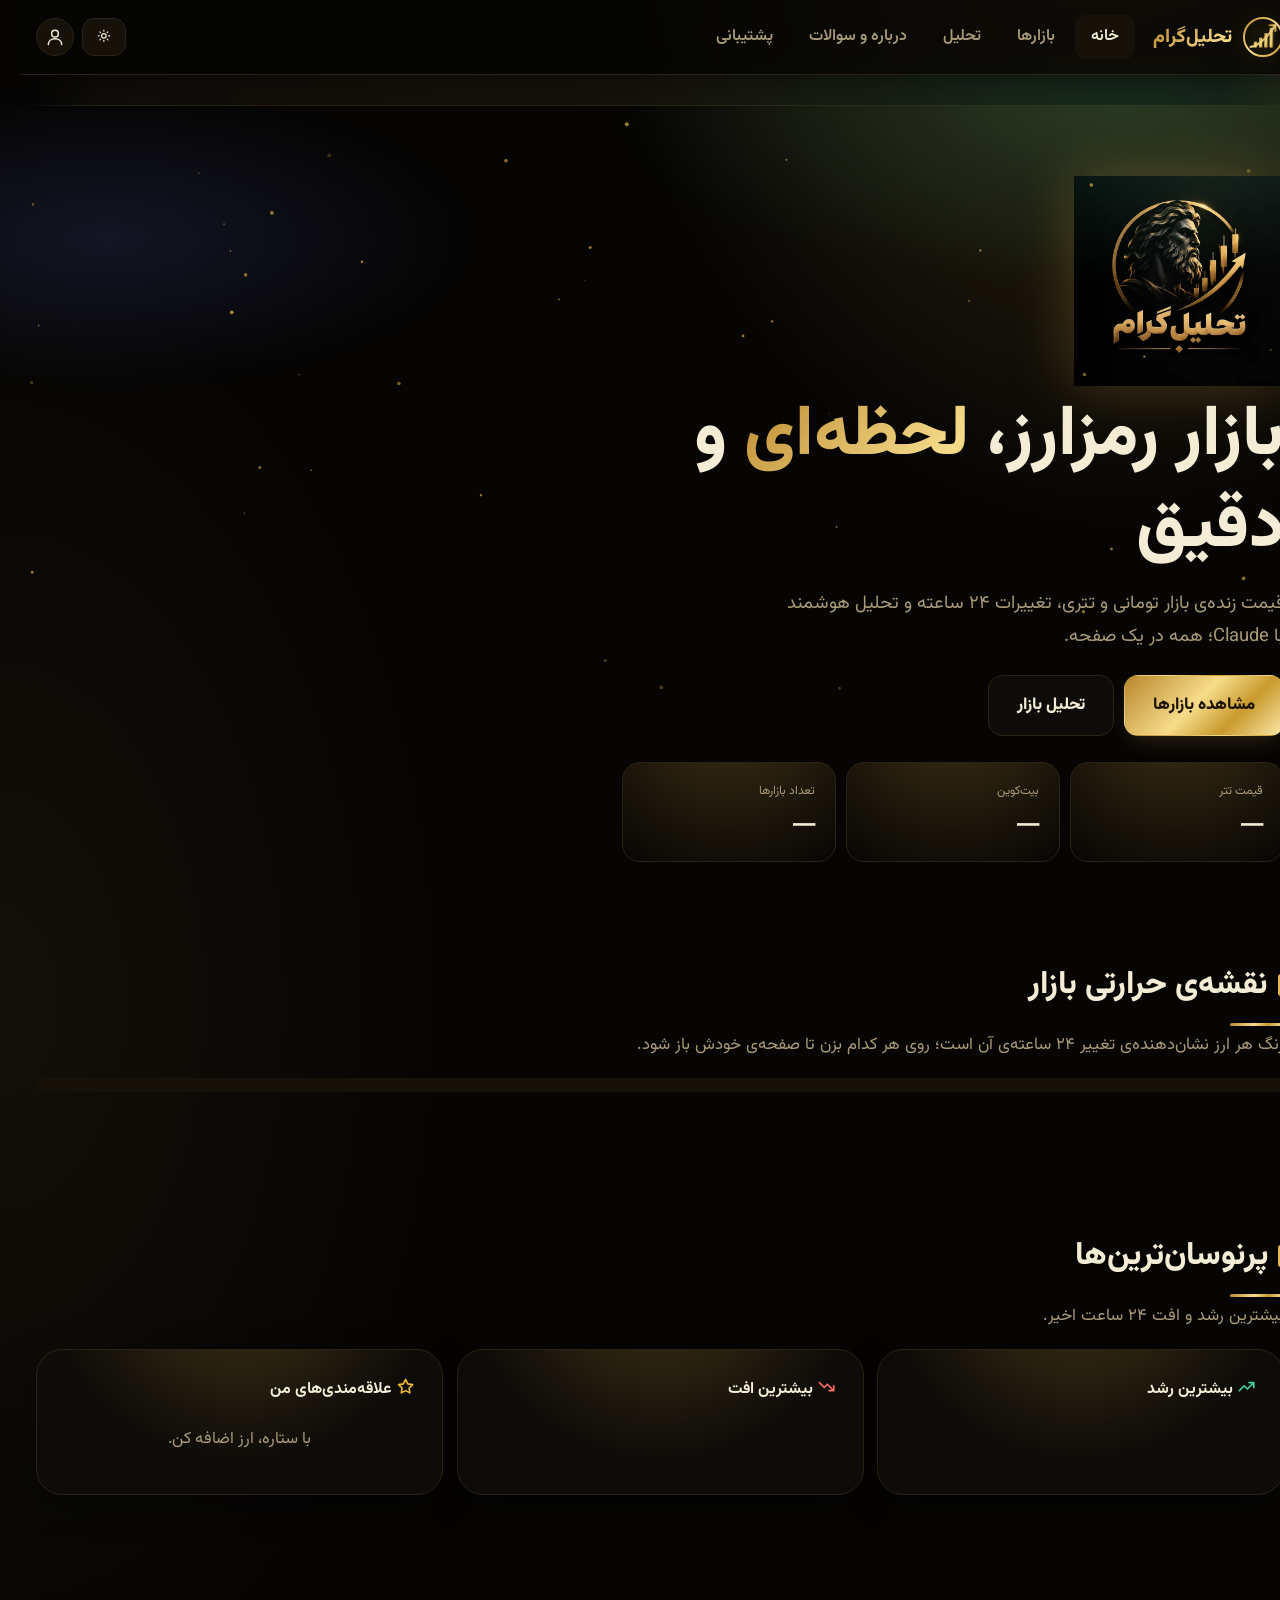
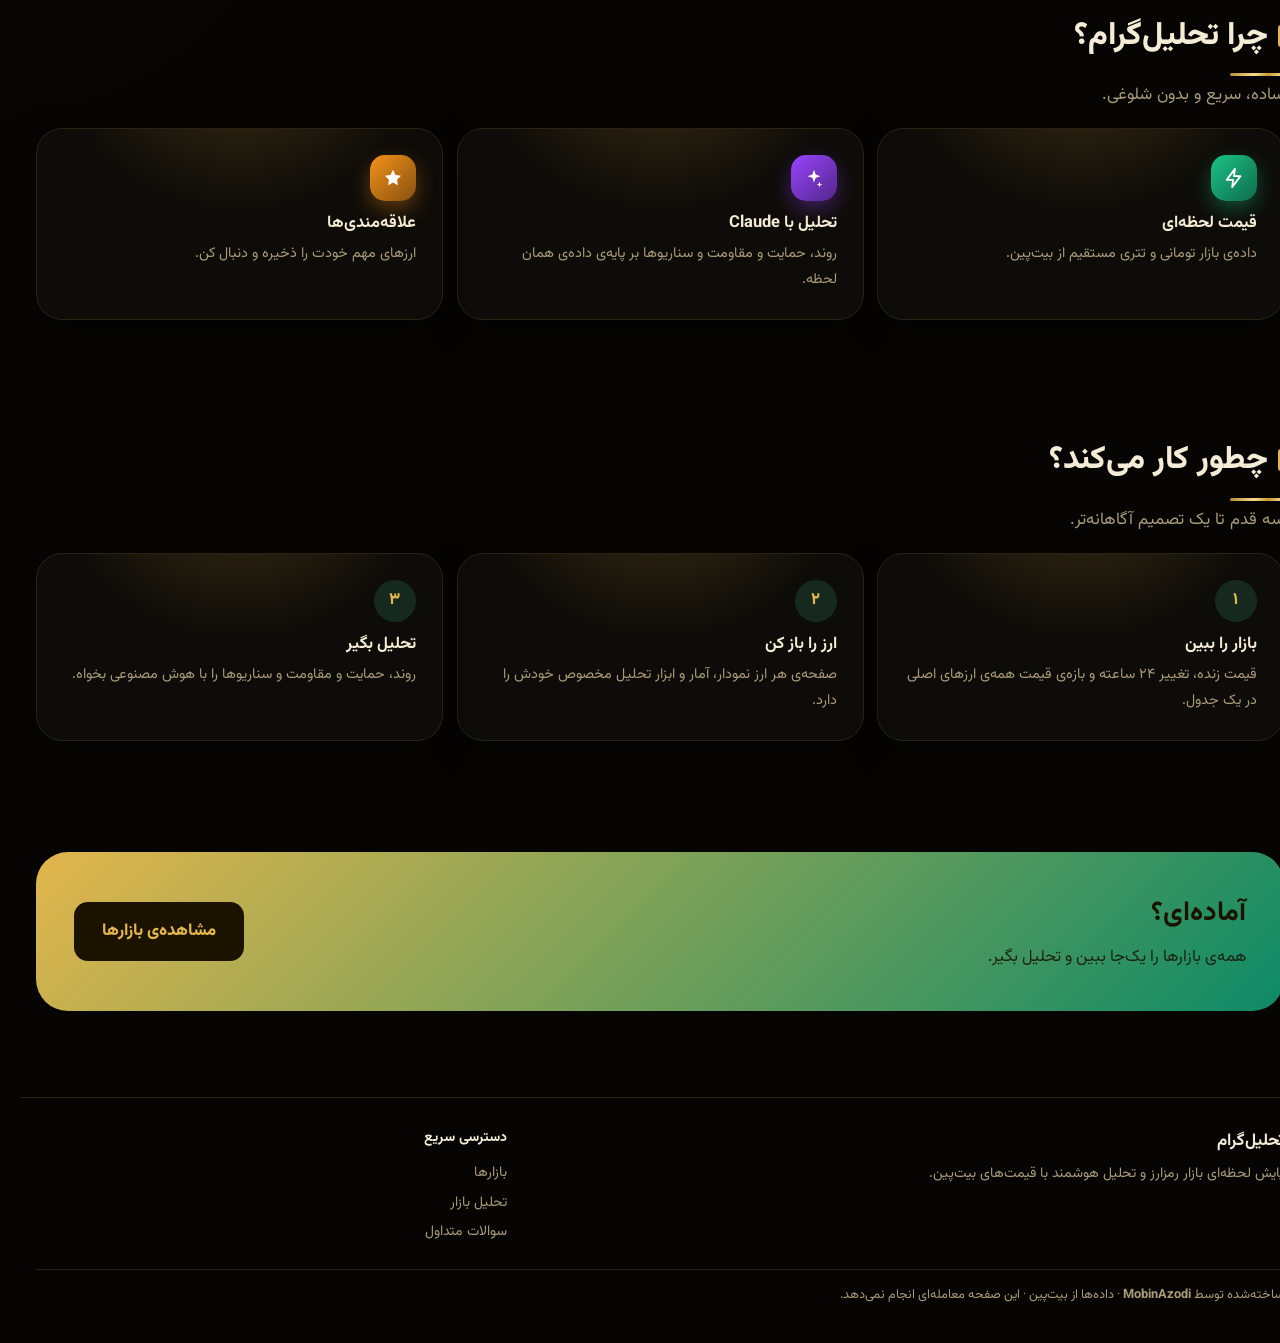
==== index.html @ 2ae4ae82 "Add files via upload" ====
<!DOCTYPE html>
<html lang="fa" dir="rtl">
<head>
<meta charset="utf-8">
<meta name="google-site-verification" content="weZfrsHvBG6gzAKPd5RAZ8smldeNdA2Lk136NvoYPA4" />
<meta name="viewport" content="width=device-width, initial-scale=1, viewport-fit=cover">
<title>تحلیل‌گرام | قیمت لحظه‌ای بازار رمزارز</title>
<script>
/* --- اتصال به پنل مدیریت --- */
(function(){
var of=window.fetch.bind(window);
var CFG=of('/api/config',{cache:'no-store'}).then(function(r){return r.ok?r.json():{}}).catch(function(){return{}});
window.fetch=function(u,o){
  var s=String(u);
  if(s.indexOf('/api/v1/mkt/tickers/')>-1){
    return Promise.all([of(u,o),CFG]).then(function(x){
      var r=x[0],h=(x[1].hidden||[]).map(function(v){return String(v).toUpperCase()});
      if(!h.length||!r.ok)return r;
      return r.clone().json().then(function(a){
        if(!Array.isArray(a))return r;
        a=a.filter(function(t){return h.indexOf(String(t.symbol).split('_')[0].toUpperCase())<0});
        return new Response(JSON.stringify(a),{status:200,headers:{'content-type':'application/json'}});
      }).catch(function(){return r});
    });
  }
  return of(u,o);
};
document.addEventListener('DOMContentLoaded',function(){CFG.then(function(c){
  if(c.banner&&c.banner.on&&c.banner.text){
    var d=document.createElement('div');d.setAttribute('role','status');
    d.style.cssText='position:relative;z-index:40;text-align:center;padding:8px 14px;font-weight:700;color:#fff;background:'+(/^#[0-9a-f]{3,8}$/i.test(c.banner.color)?c.banner.color:'#0fae78');
    d.textContent=c.banner.text;document.body.insertBefore(d,document.body.firstChild);
  }
  if(c.hero){var h=document.querySelector('#top h1'),p=document.querySelector('#top h1 + p');
    if(h&&c.hero.title)h.textContent=c.hero.title;if(p&&c.hero.sub)p.textContent=c.hero.sub;}
  if(c.faq&&c.faq.length){var f=document.getElementById('faq');
    if(f){f.querySelectorAll('details').forEach(function(x){x.remove()});
      c.faq.forEach(function(i){var d=document.createElement('details'),s=document.createElement('summary'),p=document.createElement('p');
        s.textContent=i.q;p.textContent=i.a;d.appendChild(s);d.appendChild(p);f.appendChild(d)})}}
})});
})();
</script>
<script>try{document.documentElement.dataset.theme=localStorage.getItem('th')||'dark'}catch(e){document.documentElement.dataset.theme='dark'}</script>
<link rel="icon" href="data:image/svg+xml,%3Csvg xmlns='http://www.w3.org/2000/svg' viewBox='0 0 64 64'%3E%3Crect width='64' height='64' rx='16' fill='%231bc48a'/%3E%3Cpath d='M16 42l10-12 8 8 14-18' fill='none' stroke='%2304140d' stroke-width='6' stroke-linecap='round' stroke-linejoin='round'/%3E%3C/svg%3E">
<link rel="stylesheet" media="print" onload="this.media='all'" href="https://fonts.googleapis.com/css2?family=Inter:wght@500;700;800&family=Vazirmatn:wght@400;600;800&display=swap"><noscript><link rel="stylesheet" href="https://fonts.googleapis.com/css2?family=Inter:wght@500;700;800&family=Vazirmatn:wght@400;600;800&display=swap"></noscript>
<style>
:root{box-sizing:border-box;padding-top:env(safe-area-inset-top,0px);padding-bottom:env(safe-area-inset-bottom,0px);--bg:#f4f7f9;--sf:#fff;--s2:#edf1f4;--ed:#e0e6eb;--ink:#101b25;--mu:#64748a;--ac:#0fae78;--ai:#fff;--up:#0fae78;--ub:rgba(15,174,120,.14);--dn:#e5485a;--db:rgba(229,72,90,.14);color-scheme:light}
:root[data-theme=dark]{--bg:#080b0e;--sf:#11171c;--s2:#1a2229;--ed:#232d36;--ink:#eaf0f3;--mu:#8a96a2;--ac:#1bc48a;--ai:#04140d;--up:#1bc48a;--ub:rgba(27,196,138,.16);--dn:#ff5c6a;--db:rgba(255,92,106,.16);color-scheme:dark}
html{scroll-behavior:smooth;scroll-padding-top:calc(76px + env(safe-area-inset-top,0px))}
*,*::before,*::after{box-sizing:border-box}
body{margin:0;background:var(--bg);color:var(--ink);font:15px/1.8 "Vazirmatn",Tahoma,sans-serif;overflow-x:hidden}
body::before{content:"";position:fixed;inset:0 0 auto;height:env(safe-area-inset-top,0px);z-index:31;background:var(--bg)}
.w{max-width:1180px;margin:0 auto;padding:0 16px}
a{color:inherit;text-decoration:none}
button{font:inherit;color:var(--ink);cursor:pointer;border:1px solid var(--ed);background:var(--s2);border-radius:12px;padding:7px 14px;transition:transform .15s,background .2s,border-color .2s}
button:active{transform:scale(.95)}button:disabled{opacity:.5}
:focus-visible{outline:2px solid var(--ac);outline-offset:2px}
.btn{display:inline-block;border-radius:14px;padding:11px 22px;font-weight:800;border:1px solid var(--ed);background:var(--sf)}
.btn.pri,button.pri{background:var(--ac);border-color:var(--ac);color:var(--ai);font-weight:800}
input,textarea,select{font:inherit;color:var(--ink);background:var(--s2);border:1px solid var(--ed);border-radius:12px;padding:10px 12px;width:100%}
input:focus,textarea:focus,select:focus{border-color:var(--ac)}
.hd{position:sticky;top:env(safe-area-inset-top,0px);z-index:30;background:color-mix(in srgb,var(--bg) 80%,transparent);backdrop-filter:blur(14px);border-bottom:1px solid var(--ed)}
.hdi{display:flex;align-items:center;gap:18px;height:64px}
.lg{display:flex;align-items:center;gap:10px;font-weight:800;font-size:1.15rem}.lg b{width:36px;height:36px;border-radius:12px;background:var(--ac);color:var(--ai);display:grid;place-items:center}
.nv{display:flex;gap:4px;margin-inline-end:auto}.nv a{padding:6px 12px;border-radius:10px;color:var(--mu);font-weight:600}.nv a:hover{color:var(--ink);background:var(--s2)}
.stt{display:flex;align-items:center;gap:8px;font-size:.78rem;color:var(--mu)}
.dot{position:relative;width:8px;height:8px;border-radius:50%;background:var(--mu);display:inline-block}.dot.live{background:var(--up)}.dot.live::after{content:"";position:absolute;inset:0;border-radius:50%;background:var(--up);animation:rip 1.8s infinite}.dot.bad{background:var(--dn)}
.tape{overflow:hidden;border-bottom:1px solid var(--ed);background:var(--sf);white-space:nowrap}
.tt{display:inline-flex;gap:34px;padding:8px 0;animation:mq 60s linear infinite}.tape:hover .tt{animation-play-state:paused}
.ti{display:inline-flex;gap:8px;align-items:center;font-size:.85rem}.ti b{font-family:Inter,sans-serif;font-weight:700;direction:ltr}
.hero{display:grid;grid-template-columns:1.1fr .9fr;gap:30px;align-items:center;padding:54px 16px 30px}
.hero h1{font-size:clamp(2rem,5vw,3.3rem);line-height:1.3;margin:0 0 12px;font-weight:800}.hero h1 em{font-style:normal;color:var(--ac)}
.hero p{color:var(--mu);margin:0 0 22px;max-width:46ch;font-size:1.02rem}.cta{display:flex;gap:10px;flex-wrap:wrap}
.stats{display:grid;grid-template-columns:repeat(3,1fr);gap:10px;margin-top:26px}
.sc{background:var(--sf);border:1px solid var(--ed);border-radius:16px;padding:12px 14px}.sc span{display:block;color:var(--mu);font-size:.76rem}.sc b{font-family:Inter,sans-serif;font-size:1.05rem}
.hc{display:grid;gap:12px}
.hk{display:flex;align-items:center;gap:12px;background:var(--sf);border:1px solid var(--ed);border-radius:20px;padding:14px 16px;cursor:pointer;animation:fl 5s ease-in-out infinite;text-align:start;width:100%}
.hk:nth-child(2){animation-delay:-1.6s;margin-inline-start:22px}.hk:nth-child(3){animation-delay:-3.2s}.hk:hover{border-color:var(--ac)}
.hk .nm{flex:1}.hk .px{font-size:1.15rem}
.sec{padding:34px 16px}.sec h2{font-size:1.5rem;margin:0 0 4px;font-weight:800}.sec>p{color:var(--mu);margin:0 0 18px}
.card{background:var(--sf);border:1px solid var(--ed);border-radius:22px;padding:16px}
.bar{display:flex;gap:10px;flex-wrap:wrap;align-items:center;margin-bottom:12px}
.seg{display:inline-grid;grid-auto-flow:column;background:var(--s2);border-radius:13px;padding:4px}.seg button{border:0;background:none;color:var(--mu);font-weight:600;border-radius:10px}.seg button[aria-pressed=true]{background:var(--ac);color:var(--ai)}
.tabs{display:flex;gap:6px;overflow-x:auto;scrollbar-width:none}.tabs button{border-radius:99px;background:none;border-color:transparent;color:var(--mu);white-space:nowrap}.tabs button[aria-pressed=true]{color:var(--ac);border-color:var(--ac);background:var(--ub);font-weight:600}
.srch{flex:1;min-width:180px}
.th,.rw{display:grid;grid-template-columns:30px 1.8fr 1.4fr 110px 1.2fr 80px;align-items:center;gap:10px}
.th{color:var(--mu);font-size:.8rem;padding:6px 4px;border-bottom:1px solid var(--ed)}
.rw{padding:12px 4px;border-bottom:1px solid var(--ed);cursor:pointer;border-radius:12px;animation:up .45s both;animation-delay:var(--d,0ms);transition:background .15s,transform .12s}.rw:hover{background:var(--s2)}.rw:active{transform:scale(.99)}.rw:last-child{border:0}
.cn{display:flex;align-items:center;gap:10px;min-width:0}.nm{line-height:1.35;min-width:0}.nm b{display:block;font-weight:600}.nm small{color:var(--mu);font-family:Inter,sans-serif;font-size:.72rem}
.ic{position:relative;overflow:hidden;width:38px;height:38px;border-radius:50%;display:grid;place-items:center;color:#fff;font-size:1.15rem;font-weight:800;flex:none}.ic.t{font-size:.62rem}.ic::after{content:"";position:absolute;inset:0;background:linear-gradient(145deg,rgba(255,255,255,.3),transparent 55%)}
.px{direction:ltr;text-align:right;font-family:Inter,"Vazirmatn",sans-serif;font-weight:700;font-variant-numeric:tabular-nums}
.pill{justify-self:start;border-radius:9px;padding:1px 9px;font-family:Inter,sans-serif;font-size:.78rem;font-weight:700;direction:ltr;background:var(--s2);color:var(--mu)}.pill.u{background:var(--ub);color:var(--up)}.pill.d{background:var(--db);color:var(--dn)}.pill.pp{animation:pop .4s}
.rg{position:relative;height:5px;border-radius:3px;background:linear-gradient(90deg,var(--dn),var(--ed) 50%,var(--up));direction:ltr}.rg i{position:absolute;top:-4px;width:4px;height:13px;border-radius:2px;background:var(--ink);transform:translateX(-50%);transition:left .6s}
.st{border:0;background:none;color:var(--mu);font-size:1.1rem;padding:0}.st.on{color:#f2b932}
.fu,.fd{border-radius:6px;animation:fx .9s ease-out}.fu{--c:var(--ub)}.fd{--c:var(--db)}
.sk{display:inline-block;min-width:90px;height:14px;border-radius:7px;color:transparent;background:linear-gradient(90deg,var(--s2),var(--ed),var(--s2));background-size:200% 100%;animation:sh 1.2s linear infinite}
.sp{stroke-dasharray:1;animation:dr 1.1s ease-out}
.more{width:100%;margin-top:10px}.ph{color:var(--mu);text-align:center;padding:26px 0}
.g3{display:grid;grid-template-columns:repeat(3,1fr);gap:14px}
.mv .row{display:flex;align-items:center;gap:10px;padding:9px 0;border-bottom:1px solid var(--ed);cursor:pointer}.mv .row:last-child{border:0}.mv h3{margin:0 0 6px;font-size:1rem}
.cv{display:grid;grid-template-columns:1fr 1fr;gap:12px}.cv label{font-size:.8rem;color:var(--mu);display:block}.cv input{direction:ltr;text-align:left}
.ft{display:grid;grid-template-columns:repeat(4,1fr);gap:14px}.ft .card b{display:block;margin:8px 0 2px}.ft .card p{margin:0;color:var(--mu);font-size:.9rem}.ft .ic{font-size:1.3rem}
details{background:var(--sf);border:1px solid var(--ed);border-radius:16px;padding:12px 16px;margin-bottom:10px}summary{cursor:pointer;font-weight:700}details p{margin:8px 0 0;color:var(--mu)}
footer{border-top:1px solid var(--ed);margin-top:30px;padding:28px 0 36px;color:var(--mu);font-size:.88rem}.fg{display:flex;gap:30px;flex-wrap:wrap;justify-content:space-between}footer a{color:var(--ac)}
.dr{position:fixed;inset:0;z-index:40;display:none}.dr.on{display:block}.ov{position:absolute;inset:0;background:rgba(0,0,0,.55);animation:fi .25s}
.pn{position:absolute;top:0;bottom:0;inset-inline-end:0;width:min(540px,100%);background:var(--bg);border-inline-start:1px solid var(--ed);overflow:auto;padding:calc(16px + env(safe-area-inset-top,0px)) 16px calc(24px + env(safe-area-inset-bottom,0px));animation:sl .35s cubic-bezier(.2,.8,.2,1)}
.dh{display:flex;align-items:center;gap:10px;margin-bottom:12px}.dh .nm{flex:1;font-size:1.05rem}
.big{font-size:2.2rem;font-weight:800;direction:ltr;text-align:right;font-family:Inter,"Vazirmatn",sans-serif;line-height:1.2}
.gr{display:grid;grid-template-columns:1fr 1fr;gap:8px;margin:12px 0}.gr div{background:var(--sf);border:1px solid var(--ed);border-radius:14px;padding:8px 12px}.gr span{display:block;color:var(--mu);font-size:.72rem}.gr b{display:block;direction:ltr;text-align:right;font-family:Inter,"Vazirmatn",sans-serif}
.ch{direction:ltr;background:var(--sf);border:1px solid var(--ed);border-radius:18px;overflow:hidden;margin-top:10px}.ch svg{display:block;width:100%;height:auto}
.chips{display:flex;gap:6px;flex-wrap:wrap;margin:8px 0}.chips button{border-radius:99px;font-size:.82rem}
textarea{min-height:66px;resize:vertical}.out{margin-top:12px;overflow-wrap:anywhere;overflow-anchor:none}.out p{margin:0 0 .6em}.out ul{margin:0 0 .7em;padding-inline-start:1.2em}.err{color:var(--dn)}
.out.live::after{content:"";display:inline-block;width:7px;height:15px;background:var(--ac);vertical-align:middle;margin-inline-start:3px;animation:bl .8s steps(2) infinite}
.spark{display:inline-block;color:var(--ac);animation:spin 5s linear infinite}
.rv{opacity:0;transform:translateY(26px);transition:opacity .7s,transform .7s}.rv.in{opacity:1;transform:none}
@keyframes up{from{opacity:0;transform:translateY(12px)}}@keyframes fi{from{opacity:0}}@keyframes sl{from{transform:translateX(-40px);opacity:0}}
@keyframes pop{0%{transform:scale(.6);opacity:0}60%{transform:scale(1.12)}100%{transform:scale(1)}}@keyframes fx{0%{background:var(--c)}100%{background:transparent}}
@keyframes sh{to{background-position:-200% 0}}@keyframes dr{from{stroke-dashoffset:1}}@keyframes rip{to{transform:scale(3.2);opacity:0}}@keyframes spin{to{transform:rotate(360deg)}}@keyframes bl{50%{opacity:0}}
@keyframes mq{to{transform:translateX(50%)}}@keyframes fl{50%{transform:translateY(-8px)}}
@media(max-width:880px){.hero{grid-template-columns:1fr;padding-top:30px}.nv{display:none}.hdi{gap:10px}.stt{margin-inline-start:auto}.g3,.ft{grid-template-columns:1fr 1fr}.hk:nth-child(2){margin:0}}
@media(max-width:700px){.th{display:none}.rw{grid-template-columns:28px 1fr auto;grid-template-areas:"s c p" "s c d"}.rw>.st{grid-area:s}.rw>.cn{grid-area:c}.rw>.px{grid-area:p;text-align:left}.rw>.pill{grid-area:d;justify-self:end}.rw>.rg,.rw>.spk{display:none}.g3,.ft,.cv{grid-template-columns:1fr}.stats{grid-template-columns:1fr 1fr 1fr}.sc b{font-size:.85rem}}
.ach{display:flex;gap:6px;flex-wrap:wrap}.ach button{border-radius:99px;font-family:Inter,sans-serif;font-size:.85rem}.ach button[aria-pressed=true]{background:var(--ub);border-color:var(--ac);color:var(--ac)}
.fm label{display:block;font-size:.8rem;color:var(--mu);margin:8px 0 2px}.tk{border-bottom:1px solid var(--ed);padding:8px 0}.tk p{margin:2px 0;color:var(--mu);font-size:.85rem}
@media(max-width:880px){#support .g3{grid-template-columns:1fr!important}}
.i{width:1.2em;height:1.2em;fill:none;stroke:currentColor;stroke-width:2;stroke-linecap:round;stroke-linejoin:round;vertical-align:-.22em;flex:none}.i.f{fill:currentColor;stroke:none}
.st .i{width:1.35em;height:1.35em}.st.on .i{fill:currentColor}.lg b .i{width:20px;height:20px}#theme .i{width:1.1em;height:1.1em}
.ic img{position:absolute;inset:0;width:100%;height:100%;object-fit:cover;border-radius:50%;opacity:0;transition:opacity .3s}
.fi{width:46px;height:46px;border-radius:15px;display:grid;place-items:center;color:#fff;background:linear-gradient(135deg,var(--c),color-mix(in srgb,var(--c) 55%,#000));box-shadow:0 8px 20px color-mix(in srgb,var(--c) 35%,transparent)}.fi .i{width:22px;height:22px}
.hero{position:relative}.hero::before{content:"";position:absolute;inset:-40px -20px auto;height:430px;z-index:-1;background:radial-gradient(55% 60% at 85% 10%,var(--ub),transparent 70%),radial-gradient(40% 50% at 8% 40%,rgba(98,126,234,.14),transparent 70%)}
.hero h1 em{background:linear-gradient(90deg,var(--ac),#6be3c3,var(--ac));background-size:200% 100%;-webkit-background-clip:text;background-clip:text;color:transparent;animation:gs 5s linear infinite}@keyframes gs{to{background-position:-200% 0}}
.card{box-shadow:0 10px 32px rgba(15,30,45,.07)}:root[data-theme=dark] .card{box-shadow:0 10px 32px rgba(0,0,0,.35)}
.sec h2::before{content:"";display:inline-block;width:6px;height:22px;border-radius:3px;background:var(--ac);margin-inline-end:10px;vertical-align:-3px}
.th{background:var(--s2);border-radius:12px;border-bottom:0;padding:8px 10px;margin-bottom:4px}
.btn:hover,button.pri:hover{box-shadow:0 8px 22px var(--ub);transform:translateY(-1px)}
.sc{background:linear-gradient(160deg,var(--sf),var(--s2))}
.net{display:flex;gap:10px;align-items:center;background:var(--db);border-radius:14px;padding:12px 14px;margin-bottom:12px}.net[hidden]{display:none}.net span{flex:1}
.totop{position:fixed;bottom:calc(18px + env(safe-area-inset-bottom,0px));inset-inline-start:16px;z-index:25;width:44px;height:44px;border-radius:50%;display:grid;place-items:center;padding:0;background:var(--ac);color:var(--ai);border:0;opacity:0;pointer-events:none;transform:translateY(10px);transition:.3s}.totop.on{opacity:1;pointer-events:auto;transform:none}
.fcols{display:grid;grid-template-columns:1.4fr 1fr 1fr;gap:24px}.fcols h4{margin:0 0 8px;color:var(--ink)}.fcols a{display:block;color:var(--mu);padding:2px 0}.fcols a:hover{color:var(--ac)}.cp{border-top:1px solid var(--ed);margin-top:22px;padding-top:14px;font-size:.8rem}
.pn{backdrop-filter:blur(8px)}
@media(max-width:880px){.nv{display:flex!important;order:3;width:100%;overflow-x:auto;margin:0;padding:0 0 8px;scrollbar-width:none}.nv a{white-space:nowrap}.hdi{flex-wrap:wrap;height:auto;padding-top:8px;gap:6px 10px}.fcols{grid-template-columns:1fr}}
.ic svg{position:absolute;inset:0;width:100%;height:100%}.ic{box-shadow:0 4px 12px rgba(0,0,0,.22)}.ti .ic{width:22px;height:22px;box-shadow:none}
.pg{}#tpage{min-height:60vh}
.back{display:inline-flex;align-items:center;gap:6px;color:var(--ac);font-weight:600;margin-bottom:10px}.back .i{transform:rotate(-90deg)}
.tkg{display:grid;grid-template-columns:1.2fr .8fr;gap:14px}@media(max-width:880px){.tkg{grid-template-columns:1fr}}
.ft{grid-template-columns:repeat(3,1fr)}@media(max-width:880px){.ft{grid-template-columns:1fr}}
.fcols{grid-template-columns:1.6fr 1fr}
.hero h1{font-size:clamp(2.2rem,5.6vw,3.7rem)}.sec{padding:46px 16px}.card{border-radius:26px;padding:20px}
.rw{padding:14px 10px}.rw:hover{background:linear-gradient(90deg,transparent,var(--s2))}.mv .row{padding:11px 6px;border-radius:12px}.mv .row:hover{background:var(--s2)}
.tape{-webkit-mask-image:linear-gradient(90deg,transparent,#000 6%,#000 94%,transparent);mask-image:linear-gradient(90deg,transparent,#000 6%,#000 94%,transparent)}
.sc b{font-size:1.2rem}.sc{border-radius:18px;padding:14px 16px}
.btn.pri{box-shadow:0 10px 26px var(--ub)}.seg{box-shadow:inset 0 0 0 1px var(--ed)}
.hd{box-shadow:0 6px 24px rgba(0,0,0,.06)}:root[data-theme=dark] .hd{box-shadow:0 6px 24px rgba(0,0,0,.35)}
.pn{background:linear-gradient(180deg,var(--s2),var(--bg) 220px)}.dh .ic{width:48px;height:48px}
body{font-size:16.5px}.w{max-width:1320px}
.hdi{height:74px}.lg{font-size:1.3rem}.lg b{width:42px;height:42px;border-radius:14px}
.nv a{padding:8px 16px;font-size:1rem}.nv a[aria-current=page]{color:var(--ink);background:var(--s2)}
.pgh{display:none!important}
[data-p]:not(.rv):not(.pgh){animation:pgin .45s both}@keyframes pgin{from{opacity:0;transform:translateY(14px)}}
.hero{padding:70px 16px 40px;gap:44px}.hero h1{font-size:clamp(2.5rem,6.4vw,4.4rem)}.hero p{font-size:1.15rem;max-width:50ch}
.btn{padding:14px 28px;font-size:1.05rem}.sc{padding:18px 20px}.sc b{font-size:1.4rem}.hk{padding:18px 20px}.hk .px{font-size:1.3rem}
.sec{padding:56px 16px}.sec h2{font-size:2rem}.sec>p{font-size:1.05rem}.card{padding:26px}
.rw{padding:16px 12px}.ic{width:46px;height:46px}.nm b{font-size:1.05rem}.px{font-size:1.1rem}.pill{font-size:.85rem;padding:2px 11px}.th{font-size:.9rem}.ti .ic{width:22px;height:22px}
.heat{display:grid;grid-template-columns:repeat(auto-fill,minmax(180px,1fr));gap:12px}
.ht{display:grid;grid-template-columns:auto 1fr;gap:2px 10px;align-items:center;text-align:start;padding:16px;border-radius:22px;border:1px solid var(--ed);background:var(--sf);color:var(--ink);transition:transform .2s,box-shadow .2s,background .6s}
.ht:hover{transform:translateY(-3px);box-shadow:0 12px 28px rgba(0,0,0,.2)}.ht .ic{grid-row:1/span 2;width:42px;height:42px}.ht b{font-family:Inter,sans-serif}
.ht .hp{grid-column:1/-1;direction:ltr;text-align:right;font-family:Inter,"Vazirmatn",sans-serif;font-weight:700;margin-top:6px}.ht .pill{grid-column:1/-1;justify-self:start;background:rgba(0,0,0,.2);color:#fff}
.brd{display:flex;height:14px;border-radius:99px;overflow:hidden;background:var(--s2);margin-bottom:6px;direction:ltr}.bu{background:var(--up);transition:width .8s}.bd{background:var(--dn);transition:width .8s}
.brl{display:flex;justify-content:space-between;color:var(--mu);font-size:.88rem;margin-bottom:18px}
.num{width:42px;height:42px;border-radius:50%;display:grid;place-items:center;background:var(--ub);color:var(--ac);font-weight:800;margin-bottom:8px}
.cta2{display:flex;align-items:center;justify-content:space-between;gap:20px;flex-wrap:wrap;padding:38px;border-radius:32px;background:linear-gradient(135deg,var(--ac),#0d8a67);color:var(--ai)}.cta2 h3{margin:0 0 4px;font-size:1.7rem}.cta2 p{margin:0;opacity:.85}.cta2 .btn{background:var(--ai);color:var(--ac);border:0}
.coinpg .pn{position:static;width:auto;overflow:visible;animation:none;border:0;background:none;padding:0;backdrop-filter:none;display:grid;grid-template-columns:1.55fr 1fr;gap:0 26px;align-items:start}
.coinpg .pn>*{grid-column:1}.coinpg .pn>.card{grid-column:2;grid-row:1/span 7}
@media(max-width:980px){.coinpg .pn{display:block}}
.dh .bk{width:46px;height:46px;border-radius:14px;padding:0;display:grid;place-items:center}.big{font-size:3rem}
@media(max-width:700px){body{font-size:16px}.hero{padding-top:34px}.sec{padding:36px 14px}.card{padding:18px}.big{font-size:2.3rem}.heat{grid-template-columns:1fr 1fr}.cta2{padding:24px}}
@media(prefers-reduced-motion:reduce){*,*::before,*::after{animation:none!important;transition:none!important}.rv{opacity:1;transform:none}}
</style>
<link rel="stylesheet" href="/theme.css?v=20261016">
</head>
<body>
<svg width="0" height="0" style="position:absolute" aria-hidden="true"><defs><linearGradient id="acg" x1="0" y1="0" x2="1" y2="1"><stop offset="0" stop-color="#b8862b"/><stop offset=".5" stop-color="#f6dc8a"/><stop offset="1" stop-color="#c99a2e"/></linearGradient></defs></svg>
<svg width="0" height="0" style="position:absolute" aria-hidden="true"><defs>
<symbol id="i-bolt" viewBox="0 0 24 24"><path d="M13 2L4 14h7l-1 8 9-12h-7z"/></symbol>
<symbol id="i-spark" viewBox="0 0 24 24"><path d="M12 3l1.8 5.2L19 10l-5.2 1.8L12 17l-1.8-5.2L5 10l5.2-1.8zM18 16l.8 2.2L21 19l-2.2.8L18 22l-.8-2.2L15 19l2.2-.8z"/></symbol>
<symbol id="i-swap" viewBox="0 0 24 24"><path d="M7 7h13l-3-3M17 17H4l3 3"/></symbol>
<symbol id="i-star" viewBox="0 0 24 24"><path d="M12 3l2.7 5.6 6.1.9-4.4 4.3 1 6.1L12 17l-5.4 2.9 1-6.1L3.2 9.5l6.1-.9z"/></symbol>
<symbol id="i-up" viewBox="0 0 24 24"><path d="M3 17l6-6 4 4 8-8M15 7h6v6"/></symbol>
<symbol id="i-down" viewBox="0 0 24 24"><path d="M3 7l6 6 4-4 8 8M15 17h6v-6"/></symbol>
<symbol id="i-clock" viewBox="0 0 24 24"><path d="M12 7v5l3 2M12 3a9 9 0 100 18 9 9 0 000-18z"/></symbol>
<symbol id="i-top" viewBox="0 0 24 24"><path d="M12 19V5M5 12l7-7 7 7"/></symbol>
<symbol id="i-sun" viewBox="0 0 24 24"><path d="M12 8a4 4 0 100 8 4 4 0 000-8zM12 2v2M12 20v2M4.9 4.9l1.4 1.4M17.7 17.7l1.4 1.4M2 12h2M20 12h2M4.9 19.1l1.4-1.4M17.7 6.3l1.4-1.4"/></symbol>
</defs></svg>
<header class="hd"><div class="w hdi">
 <a class="lg" href="#/"><b><svg viewBox="0 0 64 64" aria-hidden="true"><circle cx="32" cy="32" r="29" fill="none" stroke="url(#acg)" stroke-width="3"/><g fill="url(#acg)"><rect class="cn" x="18" y="39" width="5" height="9" rx="1"/><rect class="cn" x="26" y="33" width="5" height="15" rx="1"/><rect class="cn" x="34" y="26" width="5" height="22" rx="1"/><rect class="cn" x="42" y="18" width="5" height="30" rx="1"/></g><path class="ar" pathLength="1" d="M13 47C26 45 37 35 50 15" fill="none" stroke="url(#acg)" stroke-width="3" stroke-linecap="round"/><path class="ah" d="M42 14h9v9" fill="none" stroke="url(#acg)" stroke-width="3" stroke-linecap="round" stroke-linejoin="round"/></svg></b><span class="bn">تحلیل‌گرام</span></a>
 <nav class="nv"><a href="#/" data-r="home">خانه</a><a href="#/markets" data-r="markets">بازارها</a><a href="#/analysis" data-r="analysis">تحلیل</a><a href="#/about" data-r="about">درباره و سوالات</a><a href="#/support" data-r="support">تیکت</a></nav>
 <div class="stt"><i class="dot" id="dot"></i><span id="stx">در حال اتصال…</span><button id="theme" aria-label="تغییر تم"><svg class="i"><use href="#i-sun"/></svg></button></div>
</div></header>
<div class="tape" aria-hidden="true"><div class="tt" id="tape"></div></div>

<section class="w hero pg" id="top" data-p="home">
 <div class="rv"><h1>بازار رمزارز، <em>لحظه‌ای</em> و دقیق</h1>
 <p>قیمت زنده‌ی بازار تومانی و تتری، تغییرات ۲۴ ساعته و تحلیل هوشمند با Claude؛ همه در یک صفحه.</p>
 <div class="cta"><a class="btn pri" href="#/markets">مشاهده بازارها</a><a class="btn" href="#/analysis">تحلیل بازار</a></div>
 <div class="stats"><div class="sc"><span>قیمت تتر</span><b id="s1">—</b></div><div class="sc"><span>بیت‌کوین</span><b id="s2">—</b></div><div class="sc"><span>تعداد بازارها</span><b id="s3">—</b></div></div></div>
 <div class="hc" id="hero"></div>
</section>

<section class="w sec rv pg" id="markets" data-p="markets"><h2>بازار ارزهای دیجیتال</h2><p>قیمت‌ها هر چند ثانیه از بیت‌پین تازه می‌شود. روی هر ارز بزن تا جزئیات و تحلیل باز شود.</p>
 <div class="card">
  <div class="bar"><div class="seg cs" id="cseg"><button data-c="tmn" aria-pressed="true">تومان</button><button data-c="usdt" aria-pressed="false">تتر</button></div>
   <div class="tabs" id="ftabs"><button data-f="all" aria-pressed="true">همه</button><button data-f="fav" aria-pressed="false"><svg class="i"><use href="#i-star"/></svg> علاقه‌مندی</button><button data-f="up" aria-pressed="false">پرسود</button><button data-f="down" aria-pressed="false">نزولی</button></div>
   <input class="srch" id="q" placeholder="جستجوی ارز یا نماد، مثل BTC" aria-label="جستجو"></div>
  <div class="net" id="net" hidden><svg class="i"><use href="#i-clock"/></svg><span id="nett"></span><button class="pri" id="retry">تلاش دوباره</button></div>
  <div class="th"><span></span><span>ارز</span><span>آخرین قیمت</span><span>تغییر ۲۴ساعته</span><span>بازه ۲۴ساعته</span><span>روند</span></div>
  <div id="list"></div><button class="more" id="more" hidden></button>
 </div></section>

<section class="w sec rv pg" id="heat" data-p="home"><h2>نقشه‌ی حرارتی بازار</h2><p>رنگ هر ارز نشان‌دهنده‌ی تغییر ۲۴ ساعته‌ی آن است؛ روی هر کدام بزن تا صفحه‌ی خودش باز شود.</p><div class="brd"><div class="bu" id="bu"></div><div class="bd" id="bd"></div></div><div class="brl"><span id="bul"></span><span id="bdl"></span></div><div class="heat" id="heatg"></div></section>
<section class="w sec rv pg" id="movers" data-p="home"><h2>پرنوسان‌ترین‌ها</h2><p>بیشترین رشد و افت ۲۴ ساعت اخیر.</p>
 <div class="g3"><div class="card mv"><h3><svg class="i" style="color:var(--up)"><use href="#i-up"/></svg> بیشترین رشد</h3><div id="mvu"></div></div><div class="card mv"><h3><svg class="i" style="color:var(--dn)"><use href="#i-down"/></svg> بیشترین افت</h3><div id="mvd"></div></div><div class="card mv"><h3><svg class="i" style="color:#f2b932"><use href="#i-star"/></svg> علاقه‌مندی‌های من</h3><div id="mvf"><div class="ph" style="padding:14px 0">با ستاره، ارز اضافه کن.</div></div></div></div></section>

<section class="w sec rv pg" id="analysis" data-p="analysis"><h2>تحلیل بازار با Claude</h2><p>چند ارز را انتخاب کن و مقایسه کن، یا کل بازار و علاقه‌مندی‌هایت را تحلیل کن.</p>
 <div class="card"><div class="ph" style="padding:0 0 6px;text-align:start;font-size:.85rem">ارزها را انتخاب کن (اختیاری):</div><div class="ach" id="ach"></div>
  <textarea id="mq" maxlength="400" placeholder="سؤال یا هدف (اختیاری)…" aria-label="سؤال" style="margin-top:10px"></textarea>
  <div class="bar" style="margin-top:10px"><button class="pri" id="msel" disabled>تحلیل و مقایسه‌ی انتخاب‌شده‌ها</button><button id="mmkt" disabled>تحلیل کل بازار</button><button id="mfav" disabled>تحلیل علاقه‌مندی‌ها</button><button id="mstop" hidden>توقف</button></div>
  <div class="out" id="mout" aria-live="polite"></div>
  <details id="kbox" style="margin-top:12px"><summary>کلید API برای تحلیل قوی‌تر (Gemini رایگان، Groq رایگان یا Claude)</summary><p>بهترین گزینه‌ی رایگان: کلید Gemini (از aistudio.google.com/apikey؛ شروع با AIza). گزینه‌ی دیگر: کلید رایگان Groq (از console.groq.com؛ شروع با gsk_) یا کلید Claude (شروع با sk-ant-؛ پولی). هر کدام را در کادر زیر بچسبان؛ نوعش خودکار تشخیص داده می‌شود. کلید فقط در همین مرورگر ذخیره می‌شود و مستقیم به همان سرویس می‌رود؛ ممکن است به VPN نیاز داشته باشی.</p><input id="kin" type="password" placeholder="AIza… یا gsk_… یا sk-ant-…" dir="ltr" autocomplete="off" aria-label="کلید API"><div class="bar" style="margin:8px 0 0"><button class="pri" id="ksave">ذخیره‌ی کلید</button><button id="kdel">حذف کلید</button><span id="kst" class="ph" style="padding:0"></span></div></details>
 </div></section>



<section class="w sec rv pg" id="why" data-p="home"><h2>چرا تحلیل‌گرام؟</h2><p>ساده، سریع و بدون شلوغی.</p>
 <div class="ft"><div class="card"><span class="fi" style="--c:#1bc48a"><svg class="i"><use href="#i-bolt"/></svg></span><b>قیمت لحظه‌ای</b><p>داده‌ی بازار تومانی و تتری مستقیم از بیت‌پین.</p></div><div class="card"><span class="fi" style="--c:#9945ff"><svg class="i f"><use href="#i-spark"/></svg></span><b>تحلیل با Claude</b><p>روند، حمایت و مقاومت و سناریوها بر پایه‌ی داده‌ی همان لحظه.</p></div><div class="card"><span class="fi" style="--c:#f7931a"><svg class="i f"><use href="#i-star"/></svg></span><b>علاقه‌مندی‌ها</b><p>ارزهای مهم خودت را ذخیره و دنبال کن.</p></div></div></section>
<section class="w sec rv pg" id="steps" data-p="home"><h2>چطور کار می‌کند؟</h2><p>سه قدم تا یک تصمیم آگاهانه‌تر.</p><div class="ft"><div class="card"><div class="num">۱</div><b>بازار را ببین</b><p>قیمت زنده، تغییر ۲۴ ساعته و بازه‌ی قیمت همه‌ی ارزهای اصلی در یک جدول.</p></div><div class="card"><div class="num">۲</div><b>ارز را باز کن</b><p>صفحه‌ی هر ارز نمودار، آمار و ابزار تحلیل مخصوص خودش را دارد.</p></div><div class="card"><div class="num">۳</div><b>تحلیل بگیر</b><p>روند، حمایت و مقاومت و سناریوها را با هوش مصنوعی بخواه.</p></div></div></section>
<section class="w sec rv pg" data-p="home"><div class="cta2"><div><h3>آماده‌ای؟</h3><p>همه‌ی بازارها را یک‌جا ببین و تحلیل بگیر.</p></div><a class="btn" href="#/markets">مشاهده‌ی بازارها</a></div></section>

<section class="w sec rv pg" id="about" data-p="about"><h2>درباره‌ی تحلیل‌گرام</h2><p>یک داشبورد ساده و سریع برای دیدن بازار رمزارز.</p><div class="card"><p style="margin:0 0 10px">تحلیل‌گرام قیمت‌های بازار تومانی و تتری را از بیت‌پین می‌خواند و هر چند ثانیه تازه می‌کند. می‌توانی ارزها را دنبال کنی، نمودار قیمت را ببینی و با هوش مصنوعی تحلیل بگیری.</p><p style="margin:0;color:var(--mu)">علاقه‌مندی‌ها، تاریخچه‌ی قیمت و تیکت‌ها فقط در مرورگر خودت ذخیره می‌شود و برای هیچ‌کس فرستاده نمی‌شود، مگر تیکتی که خودت بفرستی.</p></div></section>
<section class="w sec rv pg" id="faq" data-p="about"><h2>سوالات متداول</h2><p></p>
 <details><summary>قیمت‌ها از کجا می‌آید؟</summary><p>از فهرست قیمت عمومی بیت‌پین (بازارهای تومانی و تتری) و هر چند ثانیه تازه می‌شود.</p></details>
 <details><summary>تحلیل چطور ساخته می‌شود؟</summary><p>داده‌ی لحظه‌ای ارز (قیمت، بالا و پایین ۲۴ساعته، تغییرات و نمودار) برای Claude فرستاده می‌شود و او تحلیل می‌نویسد. کندل‌هایی که داخل برنامه‌ی Claude مستقیم کار می‌کند؛ بیرون از آن با کلید API خودت (بخش تحلیل بازار).</p></details>
 <details><summary>چرا نمودار تازه شروع شده؟</summary><p>نمودار از قیمت‌هایی ساخته می‌شود که صفحه در زمان باز بودن جمع می‌کند و در مرورگر ذخیره می‌ماند؛ هرچه بیشتر باز باشد، پرتر می‌شود.</p></details>
 <details><summary>آیا برای خرید و فروش است؟</summary><p>نه. این صفحه فقط برای دیدن قیمت‌ها و تحلیل است و معامله‌ای انجام نمی‌دهد.</p></details></section>

<main class="w sec" id="tpage" data-p="support"><a href="#/markets" class="back"><svg class="i"><use href="#i-top"/></svg> بازگشت به بازار</a>
 <h2>ارسال تیکت به پشتیبانی</h2><p>اسمت را بنویس و مشکلت را شرح بده. تیکت خودکار برای پشتیبانی ارسال می‌شود و نیازی به ایمیل نیست.</p>
 <div class="tkg"><div class="card fm"><label for="tn">اسم</label><input id="tn" maxlength="60" autocomplete="name"><label for="tc">راه ارتباطی برای جواب (اختیاری: تلگرام، شماره یا ایمیل)</label><input id="tc" maxlength="80" dir="ltr"><label for="tm">متن تیکت</label><textarea id="tm" maxlength="1500" placeholder="مشکل یا پیشنهادت را بنویس…"></textarea><div class="bar" style="margin:12px 0 0"><button class="pri" id="tsend">ارسال تیکت</button></div><div id="tmsg" aria-live="polite" style="margin-top:8px"></div></div>
 <div class="card"><b>تیکت‌های من</b><div id="tl"></div></div></div></main>

<main class="w sec coinpg" id="dr" data-p="coin"><div class="pn">
 <div class="dh"><button id="cl" class="bk" aria-label="بازگشت به بازارها"><svg class="i" style="transform:rotate(90deg)"><use href="#i-top"/></svg></button><span id="dic"></span><div class="nm"><b id="dn"></b><small id="ds"></small></div><button class="st" id="dfav" aria-label="علاقه‌مندی"><svg class="i"><use href="#i-star"/></svg></button></div>
 <div class="seg cs" style="margin-bottom:12px"><button data-c="tmn" aria-pressed="true">تومان</button><button data-c="usdt" aria-pressed="false">تتر</button></div><div class="big" id="dp">—</div><div style="margin-top:6px"><span class="pill" id="dc">—</span></div>
 <div class="ch" id="ch"></div><div class="gr" id="stats"></div>
 <div class="card"><b><svg class="i f spark"><use href="#i-spark"/></svg> تحلیل با Claude</b>
  <div class="chips" id="chips"><button data-q="روند کوتاه‌مدت چطور است؟">روند</button><button data-q="حمایت و مقاومت مهم کجاست؟">حمایت و مقاومت</button><button data-q="ریسک‌ها و شرط‌های ورود و خروج چیست؟">ریسک</button><button data-q="سناریوهای صعودی و نزولی را بگو.">سناریوها</button></div>
  <div class="ph" id="ahint" style="padding:6px 0;font-size:.82rem" hidden>بدون Claude یا کلید API، تحلیل با یک سرویس رایگان هوش مصنوعی انجام می‌شود (داده‌ی بازار به آن می‌رود و ممکن است در دسترس نباشد). برای تحلیل خیلی قوی‌تر، کلید رایگان Gemini را در بخش <a href="#/analysis" style="color:var(--ac)">تحلیل بازار</a> وارد کن.</div><textarea id="aq" maxlength="500" placeholder="سؤالت را بنویس یا یک موضوع را بزن…" aria-label="سؤال"></textarea>
  <div style="display:flex;gap:8px;margin-top:8px"><button class="pri" id="go" disabled>تحلیل کن</button><button id="stop" hidden>توقف</button></div>
  <div class="out" id="out" aria-live="polite"></div></div>
</div></main>


<footer><div class="w"><div class="fcols"><div><b style="color:var(--ink);font-size:1.05rem">تحلیل‌گرام</b><p style="margin:6px 0">پایش لحظه‌ای بازار رمزارز و تحلیل هوشمند با قیمت‌های بیت‌پین.</p></div><div><h4>دسترسی سریع</h4><a href="#/markets">بازارها</a><a href="#/analysis">تحلیل بازار</a><a href="#/about">سوالات متداول</a></div></div><div class="cp">ساخته‌شده توسط <b>MobinAzodi</b> · داده‌ها از بیت‌پین · این صفحه معامله‌ای انجام نمی‌دهد.</div></div></footer>
<button class="totop" id="totop" aria-label="بازگشت به بالا"><svg class="i"><use href="#i-top"/></svg></button>

<script>
(()=>{
const $=i=>document.getElementById(i),RM=matchMedia('(prefers-reduced-motion:reduce)').matches;
const fa=new Intl.NumberFormat('fa-IR'),en=(n,d=2)=>n.toLocaleString('en-US',{maximumFractionDigits:d});
const NM={BTC:'بیت‌کوین',ETH:'اتریوم',USDT:'تتر',SOL:'سولانا',XRP:'ریپل',DOGE:'دوج‌کوین',BNB:'بایننس‌کوین',ADA:'کاردانو',TRX:'ترون',TON:'تون‌کوین',LINK:'چین‌لینک',AVAX:'آوالانچ',DOT:'پولکادات',LTC:'لایت‌کوین',SHIB:'شیبا اینو',UNI:'یونی‌سواپ',XLM:'استلار',ATOM:'کازموس',NEAR:'نییر',APT:'آپتوس',ARB:'آربیتروم',OP:'آپتیمیسم',PEPE:'پپه',AAVE:'آوه',BCH:'بیت‌کوین کش',ETC:'اتریوم کلاسیک',FIL:'فایل‌کوین',INJ:'اینجکتیو',SUI:'سوئی',HBAR:'هدرا',NOT:'نات‌کوین',FLOKI:'فلوکی',USDC:'یو‌اس‌دی‌سی',CRO:'کرونوس'};
const GL={BTC:'₿',ETH:'Ξ',SOL:'◎',XRP:'✕',DOGE:'Ð',BNB:'◆',ADA:'₳',TRX:'▼',LINK:'⬡',AVAX:'▲',TON:'◈',DOT:'●',LTC:'Ł',BCH:'₿',ETC:'Ξ',XLM:'✱',USDT:'₮',UNI:'◉',ATOM:'⚛'};
const CL={BCH:'#8dc351',ETC:'#328332',NEAR:'#1b1b1b',NOT:'#16181d',AAVE:'#b6509e',PEPE:'#2f8e58',SUI:'#4da2ff',ATOM:'#2e3148',BTC:'#f7931a',ETH:'#627eea',USDT:'#26a17b',SOL:'#9945ff',XRP:'#346aa9',DOGE:'#c2a633',BNB:'#f3ba2f',ADA:'#0d5fd8',TRX:'#e5092c',TON:'#0098ea',LINK:'#2a5ada',AVAX:'#e84142',DOT:'#e6007a',LTC:'#345d9d',SHIB:'#f00500',UNI:'#ff007a'};
const PR=['BTC','ETH','USDT','SOL','XRP','DOGE','BNB','TON','TRX','ADA','LINK','AVAX','DOT','LTC','SHIB'];
const WL=new Set(['BTC','ETH','USDT','BNB','XRP','SOL','DOGE','TRX','ADA','TON','AVAX','SHIB','LINK','DOT','LTC','BCH','UNI','NEAR','ATOM','ETC','SUI','PEPE','NOT','AAVE']);
const col=s=>CL[s]||`hsl(${[...s].reduce((a,c)=>a*31+c.charCodeAt(0),7)%360} 55% 42%)`;
const SK='fill="none" stroke="#fff" stroke-width="2.4" stroke-linecap="round" stroke-linejoin="round"',TX=(t,z)=>`<text x="16" y="${z>16?23:21}" text-anchor="middle" font-size="${z}" font-weight="800" font-family="Inter,Arial,sans-serif" fill="#fff">${t}</text>`;
const BTCP=`<path d="M12 8v16M12 8h6a3.3 3.3 0 0 1 0 6.6h-6M12 14.6h7a3.7 3.7 0 0 1 0 7.4h-7M15 5.5V8M19 5.5V8M15 24v2.5M19 24v2.5" ${SK}/>`,ETHP='<path d="M16 5l7 11.3-7 4.2-7-4.2z" fill="#fff"/><path d="M16 22.4l7-4.2L16 27 9 18.2z" fill="#fff" opacity=".8"/>';
const LGM={BTC:BTCP,BCH:BTCP,ETH:ETHP,ETC:ETHP,
USDT:`<path d="M9 9h14M16 9v15" ${SK}/><ellipse cx="16" cy="16.2" rx="7" ry="2.2" ${SK}/>`,
BNB:'<path d="M16 12.3l3.7 3.7-3.7 3.7-3.7-3.7zM16 6.5l3 3-1.6 1.6L16 9.7l-1.4 1.4-1.6-1.6zM16 25.5l-3-3 1.6-1.6 1.4 1.4 1.4-1.4 1.6 1.6zM6.5 16l3-3 1.6 1.6L9.7 16l1.4 1.4-1.6 1.6zM25.5 16l-3 3-1.6-1.6 1.4-1.4-1.4-1.4 1.6-1.6z" fill="#fff"/>',
SOL:'<path d="M10.5 9h14l-3 3.4h-14zM7.5 14.3h14l3 3.4h-14zM10.5 19.6h14l-3 3.4h-14z" fill="#fff"/>',
XRP:`<path d="M8.5 9.5L16 16l7.5-6.5M8.5 22.5L16 16l7.5 6.5" ${SK}/>`,
DOGE:TX('Ð',19),
TRX:`<path d="M7.5 9l17 3-8.5 14.5zM7.5 9l9 7 8-4M16 16l-1 10" ${SK} stroke-width="2"/>`,
ADA:'<g fill="#fff"><circle cx="16" cy="16" r="2.3"/><circle cx="22.5" cy="16" r="1.5"/><circle cx="19.25" cy="21.6" r="1.5"/><circle cx="12.75" cy="21.6" r="1.5"/><circle cx="9.5" cy="16" r="1.5"/><circle cx="12.75" cy="10.4" r="1.5"/><circle cx="19.25" cy="10.4" r="1.5"/><circle cx="25.5" cy="21.5" r="1.1"/><circle cx="16" cy="27" r="1.1"/><circle cx="6.5" cy="21.5" r="1.1"/><circle cx="6.5" cy="10.5" r="1.1"/><circle cx="16" cy="5" r="1.1"/><circle cx="25.5" cy="10.5" r="1.1"/></g>',
TON:`<path d="M8.5 9.5h15L16 24.5zM16 9.5v15" ${SK}/>`,
AVAX:'<path d="M16 7l9.5 17h-5.2L16 16.3 11.7 24H6.5z" fill="#fff"/>',
SHIB:TX('SHIB',9),
LINK:`<path d="M16 6l8.7 5v10L16 26l-8.7-5V11z" ${SK}/><path d="M16 12l4.3 2.5v5L16 22l-4.3-2.5v-5z" ${SK} stroke-width="1.8"/>`,
DOT:'<g fill="#fff"><circle cx="16" cy="16" r="3.2"/><circle cx="16" cy="7.5" r="2.2"/><circle cx="16" cy="24.5" r="2.2"/><circle cx="8.6" cy="11.8" r="2.2"/><circle cx="23.4" cy="11.8" r="2.2"/><circle cx="8.6" cy="20.2" r="2.2"/><circle cx="23.4" cy="20.2" r="2.2"/></g>',
LTC:TX('Ł',20),UNI:TX('U',19),NEAR:TX('N',19),NOT:TX('N',19),PEPE:TX('P',19),AAVE:TX('A',19),
ATOM:`<g ${SK} stroke-width="1.8"><ellipse cx="16" cy="16" rx="11" ry="4.5"/><ellipse cx="16" cy="16" rx="11" ry="4.5" transform="rotate(60 16 16)"/><ellipse cx="16" cy="16" rx="11" ry="4.5" transform="rotate(120 16 16)"/></g><circle cx="16" cy="16" r="2.2" fill="#fff"/>`,
SUI:'<path d="M16 6.5c4.5 5.6 7.5 8.7 7.5 12.8a7.5 7.5 0 0 1-15 0c0-4.1 3-7.2 7.5-12.8z" fill="#fff"/>'};
const CMC={BTC:1,ETH:1027,USDT:825,BNB:1839,XRP:52,SOL:5426,DOGE:74,TRX:1958,ADA:2010,TON:11419,AVAX:5805,SHIB:5994,LINK:1975,DOT:6636,LTC:2,BCH:1831,UNI:7083,NEAR:6535,ATOM:3794,ETC:1321,SUI:20947,PEPE:24478,NOT:28850,AAVE:7278};
const srcs=s=>{const l=s.toLowerCase(),a=[];if(CMC[s])a.push('https://s2.coinmarketcap.com/static/img/coins/64x64/'+CMC[s]+'.png');a.push('https://assets.coincap.io/assets/icons/'+l+'@2x.png','https://cdn.jsdelivr.net/gh/spothq/cryptocurrency-icons@master/svg/color/'+l+'.svg');return a};
const ic=s=>`<span class="ic" style="background:${col(s)}"><svg viewBox="0 0 32 32" aria-hidden="true">${LGM[s]||TX(esc(s.slice(0,3)),10)}</svg><img src="${srcs(s)[0]}" data-s="${s}" data-i="0" alt="" decoding="async" referrerpolicy="no-referrer"></span>`;
const esc=s=>String(s).replace(/[&<>"']/g,c=>({'&':'&amp;','<':'&lt;','>':'&gt;','"':'&quot;',"'":'&#39;'}[c]));
let FAV={};try{FAV=JSON.parse(localStorage.getItem('fav')||'{}')}catch(e){}
const saveF=()=>{try{localStorage.setItem('fav',JSON.stringify(FAV))}catch(e){}};
const T={},SP={},HS={};let ORD=[],CUR='tmn',F='all',Q='',ALL=false,cc=null,AU=0,lastOk=0,sample=null,ctrl=null,BP='https://api.bitpin.ir';
const pri=t=>CUR==='tmn'?t.pi:t.pu,chg=t=>CUR==='tmn'?t.ci:t.cu;
const fmt=v=>v==null?'—':CUR==='tmn'?(v>=100?fa.format(Math.round(v)):v.toLocaleString('fa-IR',{maximumFractionDigits:2})):(v>=1000?en(v,2):v>=1?en(v,4):en(v,8));
const lab=v=>CUR==='tmn'?Math.round(v).toLocaleString('en-US'):(v>=1000?en(v,2):v>=1?en(v,4):en(v,8));
const pct=x=>x==null?'—':(x>=0?'+':'')+x.toFixed(2)+'٪';
function tw(el,to,f){const from=el._v;el._v=to;cancelAnimationFrame(el._r);if(from==null||from===to||RM){el.textContent=f(to);return}const t0=performance.now(),st=n=>{const k=Math.min(1,(n-t0)/550),e=1-Math.pow(1-k,3);el.textContent=f(from+(to-from)*e);if(k<1)el._r=requestAnimationFrame(st)};el._r=requestAnimationFrame(st)}
function fl(el,d){el.classList.remove('fu','fd');void el.offsetWidth;el.classList.add(d>0?'fu':'fd')}
function status(k,m){$('dot').className='dot '+k;$('stx').textContent=m;const n=$('net');n.hidden=!(k==='bad'&&!ORD.length);$('nett').textContent=m}
const spk=(a,up)=>{if(!a||a.length<2)return '';const mn=Math.min(...a),mx=Math.max(...a),d=mx-mn||1;return `<svg width="64" height="24" viewBox="0 0 64 24" aria-hidden="true"><polyline class="sp" pathLength="1" fill="none" stroke="${up?'var(--up)':'var(--dn)'}" stroke-width="1.8" stroke-linejoin="round" stroke-linecap="round" points="${a.map((v,i)=>(i/(a.length-1)*62+1).toFixed(1)+','+(22-(v-mn)/d*20).toFixed(1)).join(' ')}"/></svg>`};

/* ---------- Bitpin data ---------- */
const tsig=()=>{try{return AbortSignal.timeout(7000)}catch(e){return undefined}};
function pc(x){const v=+x.daily_change_price,p=+x.price,lo=+x.low,hi=+x.high;if(!isFinite(v))return null;const rg=lo>0?(hi-lo)/lo*100:0;return Math.abs(v)<=Math.max(rg*1.5+1,3)?v:v/(p-v)*100}
function ingest(a){
 a.forEach(x=>{const [b,q]=String(x.symbol).split('_');if(!b||(q!=='IRT'&&q!=='USDT'))return;const p=+x.price;if(!(p>0))return;const t=T[b]||(T[b]={s:b}),k=q==='IRT'?'i':'u',old=t['p'+k];t['d'+k]=old?Math.sign(p-old):0;t['p'+k]=p;t['c'+k]=pc(x);t['h'+k]=+x.high||p;t['l'+k]=+x.low||p});
 AU=T.USDT&&T.USDT.pi||AU;
 const n=Object.keys(T).filter(s=>T[s].pi&&WL.has(s)).sort((a,b)=>{const i=PR.indexOf(a),j=PR.indexOf(b);return (i<0?999:i)-(j<0?999:j)||a.localeCompare(b)});
 const first=!ORD.length,chd=n.join()!==ORD.join();ORD=n;lastOk=Date.now();
 ORD.forEach(s=>{const h=SP[s]||(SP[s]=[]);h.push(T[s].pi);if(h.length>40)h.shift()});
 if(cc)rec(cc);
 status('live','زنده');
 if(first||chd){renderChips();renderList()}else updList();
 updHero();updTape();updMovers();updStats();updHeat();if(PEND&&T[PEND]){const x=PEND;PEND=null;showCoin(x)}if(cc)updDet()}
async function poll(){
 for(const h of [BP,BP==='https://api.bitpin.ir'?'https://api.bitpin.org':'https://api.bitpin.ir']){
  try{const r=await fetch(h+'/api/v1/mkt/tickers/?_='+Date.now(),{cache:'no-store',signal:tsig()});if(!r.ok)continue;const a=await r.json();if(!Array.isArray(a))continue;BP=h;ingest(a);return}catch(e){}}
 status('bad',window.claude?'قیمت‌ها فقط وقتی فایل بیرون از Claude باز شود می‌آید':'اتصال به بیت‌پین برقرار نشد؛ دوباره تلاش می‌کنم')}
setInterval(()=>{if(lastOk&&$('dot').classList.contains('live'))$('stx').textContent='زنده · '+fa.format(Math.floor((Date.now()-lastOk)/1000))+' ثانیه پیش'},1000);

/* ---------- list ---------- */
function filtered(){const q=Q.toLowerCase();return ORD.filter(s=>{const t=T[s];if(CUR==='usdt'&&!t.pu)return false;if(q&&!(s+' '+(NM[s]||'')).toLowerCase().includes(q))return false;if(F==='fav')return !!FAV[s];if(F==='up')return chg(t)>=0;if(F==='down')return chg(t)<0;return true})}
const rowH=(s,i)=>`<div class="rw" role="button" tabindex="0" data-s="${s}" style="--d:${Math.min(i,14)*30}ms"><button class="st${FAV[s]?' on':''}" data-f="${s}" aria-label="علاقه‌مندی"><svg class="i"><use href="#i-star"/></svg></button><div class="cn">${ic(s)}<div class="nm"><b>${NM[s]||s}</b><small>${s}</small></div></div><b class="px sk"></b><span class="pill">—</span><div class="rg"><i></i></div><span class="spk"></span></div>`;
function updRow(r,anim){const s=r.dataset.s,t=T[s];if(!t)return;const p=pri(t);if(p==null)return;const px=r.querySelector('.px');px.classList.remove('sk');tw(px,p,fmt);const d=CUR==='tmn'?t.di:t.du;if(anim&&d)fl(px,d);
 const c=chg(t),pl=r.querySelector('.pill'),n=pct(c);if(pl.textContent!==n){pl.textContent=n;pl.className='pill '+(c>=0?'u':'d')+(anim?' pp':'')}
 const lo=CUR==='tmn'?t.li:t.lu,hi=CUR==='tmn'?t.hi:t.hu;r.querySelector('.rg i').style.left=(hi>lo?Math.min(100,Math.max(0,(p-lo)/(hi-lo)*100)):50)+'%';
 const sp=r.querySelector('.spk');if(SP[s]&&SP[s].length>1)sp.innerHTML=spk(SP[s],c>=0)}
function renderList(){const all=filtered(),vis=(ALL||Q)?all:all.slice(0,15);
 $('list').innerHTML=vis.length?vis.map(rowH).join(''):'<div class="ph">موردی پیدا نشد.</div>';
 document.querySelectorAll('#list .rw').forEach(r=>updRow(r,false));
 const m=$('more');m.hidden=!!Q||all.length<=15;m.textContent=ALL?'نمایش کمتر':`نمایش همه (${fa.format(all.length)})`}
function updList(){document.querySelectorAll('#list .rw').forEach(r=>updRow(r,true))}
$('list').onclick=e=>{const f=e.target.closest('[data-f]');if(f){e.stopPropagation();FAV[f.dataset.f]=!FAV[f.dataset.f];saveF();renderList();updMovers();return}const r=e.target.closest('.rw');if(r)openD(r.dataset.s)};
$('list').onkeydown=e=>{if((e.key==='Enter'||e.key===' ')&&e.target.classList.contains('rw')){e.preventDefault();openD(e.target.dataset.s)}};
document.querySelectorAll('.cs').forEach(el=>el.onclick=e=>{const b=e.target.closest('[data-c]');if(!b)return;CUR=b.dataset.c;document.querySelectorAll('.cs button').forEach(x=>x.setAttribute('aria-pressed',x.dataset.c===CUR));renderList();updHero();updTape();updMovers();updHeat();if(cc)updDet()});
$('ftabs').onclick=e=>{const b=e.target.closest('[data-f]');if(!b)return;F=b.dataset.f;document.querySelectorAll('#ftabs button').forEach(x=>x.setAttribute('aria-pressed',x===b));renderList()};
$('q').oninput=e=>{Q=e.target.value.trim();renderList()};$('more').onclick=()=>{ALL=!ALL;renderList()};

/* ---------- hero, tape, movers, stats ---------- */
function updHero(){const h=$('hero');if(!h.children.length)h.innerHTML=['BTC','ETH','SOL'].map(s=>`<button class="hk" data-s="${s}">${ic(s)}<div class="nm"><b>${NM[s]}</b><small>${s}</small></div><div style="text-align:left"><b class="px sk"></b><br><span class="pill">—</span></div></button>`).join('');
 h.querySelectorAll('.hk').forEach(k=>{const t=T[k.dataset.s];if(!t)return;const p=pri(t);if(p==null)return;const px=k.querySelector('.px');px.classList.remove('sk');tw(px,p,fmt);const c=chg(t),pl=k.querySelector('.pill');pl.textContent=pct(c);pl.className='pill '+(c>=0?'u':'d')})}
$('hero').onclick=e=>{const b=e.target.closest('.hk');if(b)openD(b.dataset.s)};
function updTape(){const tp=$('tape'),L=ORD.slice(0,14);if(!L.length)return;if(tp.dataset.k!==L.join()+CUR){tp.dataset.k=L.join()+CUR;const it=s=>`<span class="ti" data-t="${s}">${ic(s)}<span>${s}</span><b></b><span class="pill"></span></span>`;tp.innerHTML=L.map(it).join('')+L.map(it).join('')}
 tp.querySelectorAll('.ti').forEach(i=>{const t=T[i.dataset.t],p=t&&pri(t);if(p==null)return;i.querySelector('b').textContent=fmt(p);const c=chg(t),pl=i.querySelector('.pill');pl.textContent=pct(c);pl.className='pill '+(c>=0?'u':'d')})}
function mvRow(s){const t=T[s],c=chg(t);return `<div class="row" data-s="${s}">${ic(s)}<div class="nm" style="flex:1"><b>${NM[s]||s}</b><small>${s}</small></div><div style="text-align:left"><b class="px">${fmt(pri(t))}</b><br><span class="pill ${c>=0?'u':'d'}">${pct(c)}</span></div></div>`}
function updMovers(){const L=ORD.filter(s=>pri(T[s])!=null&&chg(T[s])!=null&&s!=='USDT'),by=[...L].sort((a,b)=>chg(T[b])-chg(T[a]));
 $('mvu').innerHTML=by.slice(0,5).map(mvRow).join('')||'<div class="ph">…</div>';$('mvd').innerHTML=by.slice(-5).reverse().map(mvRow).join('')||'<div class="ph">…</div>';
 const f=ORD.filter(s=>FAV[s]&&pri(T[s])!=null).slice(0,5);$('mvf').innerHTML=f.length?f.map(mvRow).join(''):'<div class="ph" style="padding:14px 0">با ستاره، ارز اضافه کن.</div>'}
$('movers').onclick=e=>{const r=e.target.closest('.row');if(r)openD(r.dataset.s)};
function updStats(){$('s1').textContent=AU?fa.format(Math.round(AU)):'—';const b=T.BTC;$('s2').textContent=b&&b.pi?fa.format(Math.round(b.pi)):'—';$('s3').textContent=fa.format(ORD.length)}

/* ---------- converter ---------- */

/* ---------- detail drawer ---------- */
function hist(s){if(!HS[s]){try{HS[s]=JSON.parse(localStorage.getItem('h_'+s)||'[]')}catch(e){HS[s]=[]}}return HS[s]}
function rec(s){const t=T[s];if(!t||!t.pi)return;const h=hist(s),n=Date.now();if(h.length&&n-h[h.length-1][0]<10000)return;h.push([n,t.pi,t.pu||0]);if(h.length>500)h.shift();if(n-(rec.sv||0)>30000){rec.sv=n;try{localStorage.setItem('h_'+s,JSON.stringify(h))}catch(e){}}}
function openD(s){location.hash='#/coin/'+s}
function showCoin(s){cc=s;$('dic').innerHTML=ic(s);$('dn').textContent=NM[s]||s;$('out').textContent='';$('aq').value='';$('dp')._v=null;$('stats').innerHTML='';rec(s);document.title=(NM[s]||s)+' | تحلیل‌گرام';updDet()}
$('cl').onclick=()=>{location.hash='#/markets'};
$('dfav').onclick=()=>{if(cc){FAV[cc]=!FAV[cc];saveF();updDet();renderList();updMovers()}};
function updDet(){const s=cc,t=T[s];if(!t)return;const p=pri(t);$('ds').textContent=s+' / '+(CUR==='tmn'?'IRT':'USDT');$('dfav').className='st'+(FAV[s]?' on':'');
 if(p==null){$('dp').textContent='این ارز در بازار تتری نیست';$('go').disabled=true;return}
 const d=CUR==='tmn'?t.di:t.du;tw($('dp'),p,fmt);if(d)fl($('dp'),d);const c=chg(t),pl=$('dc');pl.textContent=pct(c)+' · ۲۴ساعته';pl.className='pill '+(c>=0?'u':'d');
 const lo=CUR==='tmn'?t.li:t.lu,hi=CUR==='tmn'?t.hi:t.hu,hs=hist(s).map(x=>CUR==='tmn'?x[1]:x[2]).filter(Boolean);
 const rows=[['پایین‌ترین ۲۴س',fmt(lo)],['بالاترین ۲۴س',fmt(hi)],['قیمت تومانی',t.pi?fa.format(Math.round(t.pi)):'—'],['قیمت تتری',t.pu?en(t.pu,t.pu>=1?4:8):'—'],['نوسان ۲۴س',lo>0?((hi-lo)/lo*100).toFixed(2)+'٪':'—'],['فاصله از بالاترین',hi>0?((p-hi)/hi*100).toFixed(2)+'٪':'—']];
 const g=$('stats');if(g.children.length!==rows.length){g.innerHTML=rows.map(r=>`<div><span>${r[0]}</span><b></b></div>`).join('')}rows.forEach((r,i)=>{const b=g.children[i].lastChild;if(b.textContent!==r[1])b.textContent=r[1]});
 draw(hs,p);$('go').disabled=!!ctrl;$('go').textContent='تحلیل کن'}
function draw(a,last){const el=$('ch');if(a.length<2){el.innerHTML='<div class="ph">نمودار با دریافت قیمت‌های بعدی ساخته می‌شود…</div>';return}
 const W=520,H=300,pr=108,pb=24,pt=12,pw=W-pr-4,ph=H-pb-pt,n=a.length;let hi=Math.max(...a,last),lo=Math.min(...a,last);const pd=(hi-lo)*.12||hi*.001;hi+=pd;lo-=pd;
 const y=v=>pt+(hi-v)/(hi-lo)*ph,x=i=>2+i/(n-1)*pw,pts=a.map((v,i)=>x(i).toFixed(1)+','+y(v).toFixed(1)).join(' '),up=a[n-1]>=a[0],c=up?'var(--up)':'var(--dn)';let o=`<defs><linearGradient id="ag" x1="0" x2="0" y1="0" y2="1"><stop offset="0" stop-color="${c}" stop-opacity=".35"/><stop offset="1" stop-color="${c}" stop-opacity="0"/></linearGradient></defs>`;
 for(let g=0;g<=4;g++){const v=lo+(hi-lo)*g/4;o+=`<line x1="0" x2="${W-pr}" y1="${y(v).toFixed(1)}" y2="${y(v).toFixed(1)}" stroke="var(--ink)" opacity=".08"/><text x="${W-pr+6}" y="${(y(v)+4).toFixed(1)}" font-size="13" fill="var(--mu)">${lab(v)}</text>`}
 o+=`<polygon points="${x(0).toFixed(1)},${H-pb} ${pts} ${x(n-1).toFixed(1)},${H-pb}" fill="url(#ag)"/><polyline points="${pts}" fill="none" stroke="${c}" stroke-width="2" stroke-linejoin="round"/>`;
 const ly=y(last).toFixed(1);o+=`<line x1="0" x2="${W-pr}" y1="${ly}" y2="${ly}" stroke="var(--ac)" stroke-dasharray="1 3"/><rect x="${W-pr+1}" y="${ly-11}" width="${pr-1}" height="22" rx="4" fill="var(--ac)"/><text x="${W-pr+5}" y="${+ly+5}" font-size="13" font-weight="700" fill="var(--ai)">${lab(last)}</text>`;
 const h=hist(cc),tf=t=>{const d=new Date(t);return ('0'+d.getHours()).slice(-2)+':'+('0'+d.getMinutes()).slice(-2)};if(h.length>1)o+=`<text x="2" y="${H-5}" font-size="13" fill="var(--mu)">${tf(h[0][0])}</text><text x="${W-pr}" y="${H-5}" font-size="13" fill="var(--mu)" text-anchor="end">${tf(h[h.length-1][0])}</text>`;
 el.innerHTML=`<svg viewBox="0 0 ${W} ${H}" role="img" aria-label="نمودار قیمت">${o}</svg>`}

/* ---------- Claude ---------- */
let FB='';let AK='';try{AK=localStorage.getItem('akey')||AK}catch(e){}
const canAI=()=>!!(sample||AK);
const errMsg=e=>{const c=e&&e.code;return c==='not_granted'?'اجازه‌ی استفاده از Claude داده نشد.':c==='rate_limited'?'درخواست‌ها زیاد است؛ کمی صبر کن.':c==='bad_key'?'کلید API درست نیست یا اعتبار ندارد.':e instanceof TypeError?'اتصال به Claude برقرار نشد؛ شاید نیاز به VPN باشد.':'تحلیل انجام نشد. دوباره امتحان کن.'};
async function sse(c,o){const r=await fetch(c.u,{method:'POST',signal:o.signal,headers:Object.assign({'content-type':'application/json'},c.h),body:JSON.stringify(c.b)});if(!r.ok){const e=new Error('http');e.code=(r.status===401||r.status===403||r.status===400)?'bad_key':r.status===429?'rate_limited':'http';throw e}
 const rd=r.body.getReader(),dc=new TextDecoder();let buf='',txt='';for(;;){const x=await rd.read();if(x.done)break;buf+=dc.decode(x.value,{stream:true});const ls=buf.split('\n');buf=ls.pop();for(const l of ls){if(l.indexOf('data:')!==0)continue;const d=l.slice(5).trim();if(d==='[DONE]')continue;try{const t=c.g(JSON.parse(d));if(t){txt+=t;o.onText({text:txt})}}catch(er){}}}return {text:txt}}
async function ai(p,o){if(sample)return sample(p,{signal:o.signal,cache:false,modelTier:'default',onText:o.onText});
 if(!AK){try{const r=await fetch('https://text.pollinations.ai/openai',{method:'POST',signal:o.signal,headers:{'content-type':'application/json'},body:JSON.stringify({model:'openai',messages:[{role:'user',content:p}]})});if(!r.ok)throw 0;const j=await r.json(),tx=j.choices&&j.choices[0]&&j.choices[0].message&&j.choices[0].message.content;if(!tx)throw 0;o.onText({text:tx});return {text:tx}}catch(er){if(er&&er.name==='AbortError')throw er;const tx='سرویس هوش مصنوعی رایگان در دسترس نبود؛ به‌جایش تحلیل خودکار نشان داده می‌شود.\n\n'+FB;o.onText({text:tx});return {text:tx}}}
 if(AK.indexOf('sk-')!==0){const gq=AK.indexOf('gsk_')===0;return await sse(gq?{u:'https://api.groq.com/openai/v1/chat/completions',h:{authorization:'Bearer '+AK},b:{model:'llama-3.3-70b-versatile',stream:true,messages:[{role:'user',content:p}]},g:j=>j.choices&&j.choices[0]&&j.choices[0].delta&&j.choices[0].delta.content}:{u:'https://generativelanguage.googleapis.com/v1beta/models/gemini-2.5-flash:streamGenerateContent?alt=sse',h:{'x-goog-api-key':AK},b:{contents:[{parts:[{text:p}]}]},g:j=>j.candidates&&j.candidates[0]&&j.candidates[0].content&&j.candidates[0].content.parts&&j.candidates[0].content.parts.map(x=>x.text||'').join('')},o)}
 const r=await fetch('https://api.anthropic.com/v1/messages',{method:'POST',signal:o.signal,headers:{'content-type':'application/json','x-api-key':AK,'anthropic-version':'2023-06-01','anthropic-dangerous-direct-browser-access':'true'},body:JSON.stringify({model:'claude-sonnet-5-5',max_tokens:1500,stream:true,messages:[{role:'user',content:p}]})});
 if(!r.ok){const e=new Error('http');e.code=r.status===401?'bad_key':r.status===429?'rate_limited':'http';throw e}
 const rd=r.body.getReader(),dc=new TextDecoder();let buf='',txt='';
 for(;;){const x=await rd.read();if(x.done)break;buf+=dc.decode(x.value,{stream:true});const ls=buf.split('\n');buf=ls.pop();for(const l of ls){if(l.indexOf('data:')!==0)continue;try{const j=JSON.parse(l.slice(5));if(j.type==='content_block_delta'&&j.delta&&j.delta.text){txt+=j.delta.text;o.onText({text:txt})}}catch(er){}}}
 return {text:txt}}
function stream(p,o,done){let pend='',raf=0;ctrl=new AbortController();o.className='out live';o.innerHTML='<span class="ph">در حال نوشتن…</span>';
 ai(p,{signal:ctrl.signal,onText:x=>{pend=x.text;if(!raf)raf=setTimeout(()=>{raf=0;o.innerHTML=md(pend)},90)}}).then(r=>{clearTimeout(raf);raf=0;if(r&&r.text)o.innerHTML=md(r.text)}).catch(e=>{clearTimeout(raf);raf=0;if(e&&e.name==='AbortError')return;o.innerHTML=(e&&e.text?md(e.text):'')+`<p class="err">${errMsg(e)}</p>`}).then(()=>{o.className='out';ctrl=null;if(done)done()})}
function setM(b){['msel','mmkt','mfav'].forEach(i=>{$(i).disabled=b});$('mstop').hidden=!b}
function aiUI(){const k=canAI();$('kbox').hidden=!!sample;$('ahint').hidden=k;setM(false);$('kst').textContent=AK?'کلید ذخیره شده است.':'';if(cc)updDet()}
$('ksave').onclick=()=>{const v=$('kin').value.trim();if(!/^(sk-|AIza|AQ\.|gsk_)/.test(v)){$('kst').textContent='کلید نامعتبر است (باید با AIza، AQ.، gsk_ یا sk-ant- شروع شود).';return}AK=v;try{localStorage.setItem('akey',v)}catch(e){}$('kin').value='';aiUI()};
$('kdel').onclick=()=>{AK='';try{localStorage.removeItem('akey')}catch(e){}aiUI()};
function local(list){
 const one=s=>{const t=T[s],lo=t.li,hi=t.hi,p=t.pi,pos=hi>lo?(p-lo)/(hi-lo):.5,c=t.ci,h=hist(s).map(x=>x[1]),rg=lo>0?(hi-lo)/lo*100:0;let mom='';
  if(h.length>5){const m=(h[h.length-1]-h[0])/h[0]*100;mom='در بازه‌ی ثبت‌شده‌ی صفحه ('+fa.format(h.length)+' نقطه) قیمت '+Math.abs(m).toFixed(2)+'٪ '+(m>=0?'بالا':'پایین')+' رفته است.'}
  const tr=c==null?'نامشخص':c>=3?'صعودی قوی':c>=.5?'صعودی ملایم':c>-.5?'خنثی':c>-3?'نزولی ملایم':'نزولی قوی';
  const zn=pos>.8?'نزدیک سقف بازه‌ی ۲۴ساعته (احتمال مقاومت)':pos<.2?'نزدیک کف بازه‌ی ۲۴ساعته (احتمال حمایت)':'میانه‌ی بازه‌ی ۲۴ساعته';
  return '**'+(NM[s]||s)+' ('+s+')**\n- روند ۲۴ساعته: '+tr+' ('+(c==null?'؟':(c>=0?'+':'')+c.toFixed(2))+'٪)\n- جای قیمت در بازه: '+zn+'\n- حمایت احتمالی: '+fa.format(Math.round(lo))+' تومان | مقاومت احتمالی: '+fa.format(Math.round(hi))+' تومان\n- نوسان ۲۴ساعته: '+rg.toFixed(2)+'٪'+(rg>6?' (بالا)':rg<2?' (کم)':'')+(mom?'\n- '+mom:'')+'\n'};
 if(!list){const base=ORD.filter(s=>s!=='USDT'&&T[s].ci!=null),up=base.filter(s=>T[s].ci>=0).length,by=[...base].sort((a,b)=>T[b].ci-T[a].ci),f=s=>s+' '+T[s].ci.toFixed(2)+'٪',r=base.length?up/base.length:.5;
  return '**تحلیل خودکار کل بازار** (بدون هوش مصنوعی)\n- '+fa.format(up)+' از '+fa.format(base.length)+' ارز در ۲۴ساعت اخیر مثبت‌اند؛ بازار '+(r>.6?'صعودی':r<.4?'نزولی':'متعادل')+' است.\n- بیشترین رشد: '+by.slice(0,3).map(f).join('، ')+'\n- بیشترین افت: '+by.slice(-3).map(f).join('، ')+'\n- نرخ تتر: '+(AU?fa.format(Math.round(AU)):'؟')+' تومان\n\nبرای تحلیل عمیق‌تر Claude، کلید API را وارد کن.'}
 return '**تحلیل خودکار** (بدون هوش مصنوعی، فقط بر پایه‌ی داده‌ی بیت‌پین)\n\n'+list.map(one).join('\n')+'\nبرای تحلیل عمیق‌تر Claude، کلید API را وارد کن.'}
const SEL=new Set();
function renderChips(){const L=[...new Set([...ORD.filter(s=>FAV[s]),...ORD.slice(0,12)])].slice(0,16);$('ach').innerHTML=L.map(s=>`<button data-s="${s}" aria-pressed="${SEL.has(s)}">${s}</button>`).join('')}
$('ach').onclick=e=>{const b=e.target.closest('[data-s]');if(!b)return;if(SEL.has(b.dataset.s))SEL.delete(b.dataset.s);else SEL.add(b.dataset.s);b.setAttribute('aria-pressed',SEL.has(b.dataset.s))};
const PB='تو تحلیلگر بازار رمزارز هستی. فارسی، دقیق و کوتاه جواب بده. فقط از داده‌های زیر استفاده کن؛ به خبر و قیمت بیرون از این داده‌ها دسترسی نداری و عدد یا خبر از خودت نساز. هیچ سلب مسئولیت، هشدار کلی یا جمله‌ی «توصیه مالی نیست» ننویس و مستقیم سراغ تحلیل برو.\n\n';
const mk=l=>l.map(s=>{const t=T[s];return (NM[s]||s)+' ('+s+'): '+t.pi+' تومان | '+(t.pu||'-')+' تتر | تغییر ۲۴س '+(t.ci==null?'؟':t.ci.toFixed(2))+'٪ | بازه ۲۴س '+t.li+' تا '+t.hi}).join('\n');
function mAsk(kind){if(ctrl)return;const out=$('mout');let L,task;
 if(kind==='sel'){const l=[...SEL].filter(s=>T[s]);if(!l.length){out.innerHTML='<p class="err">حداقل یک ارز را از بالا انتخاب کن.</p>';return}L='ارزهای انتخاب‌شده:\n'+mk(l);task='این ارزها را تحلیل کن و با هم مقایسه کن: قوی‌ترین، ضعیف‌ترین، ریسک نسبی و جمع‌بندی.'}
 else if(kind==='fav'){const l=ORD.filter(s=>FAV[s]&&T[s]);if(!l.length){out.innerHTML='<p class="err">هنوز علاقه‌مندی‌ای نداری. در جدول بازار با ستاره ارز اضافه کن.</p>';return}L='علاقه‌مندی‌های کاربر:\n'+mk(l);task='وضعیت این مجموعه را تحلیل کن: کدام قوی است، کدام ضعیف، و تنوع مجموعه چطور است.'}
 else{const base=ORD.filter(s=>s!=='USDT'&&T[s].ci!=null),by=[...base].sort((a,b)=>T[b].ci-T[a].ci),f=s=>s+' '+T[s].ci.toFixed(2)+'٪';L='نمای کلی بازار (ارزهای اصلی):\n'+mk(base.slice(0,12))+'\nبیشترین رشد ۲۴ساعته: '+by.slice(0,5).map(f).join('، ')+'\nبیشترین افت ۲۴ساعته: '+by.slice(-5).map(f).join('، ')+'\nنرخ تتر به تومان: '+(AU||'؟');task='وضعیت کلی بازار را تحلیل کن: جهت بازار، ارزهای پیشرو و ضعیف، نقش تتر و ریسک‌ها.'}
 FB=local(kind==='sel'?[...SEL].filter(s=>T[s]):kind==='fav'?ORD.filter(s=>FAV[s]&&T[s]):null);const q=$('mq').value.trim();setM(true);stream(PB+L+'\n\nدرخواست: '+task+(q?'\nتوضیح کاربر: '+q:''),out,()=>setM(false))}
$('msel').onclick=()=>mAsk('sel');$('mmkt').onclick=()=>mAsk('mkt');$('mfav').onclick=()=>mAsk('fav');$('mstop').onclick=()=>ctrl&&ctrl.abort();
/* support tickets */
let TK=[];try{TK=JSON.parse(localStorage.getItem('tk')||'[]')}catch(e){}
const saveTk=()=>{try{localStorage.setItem('tk',JSON.stringify(TK.slice(-30)))}catch(e){}};
function renderTk(){$('tl').innerHTML=TK.length?TK.slice().reverse().map(t=>`<div class="tk"><b>${esc(t.id)}</b> <span class="pill ${t.ok?'u':'d'}">${t.ok?'ارسال شد':'ارسال نشد'}</span> <small>${esc(t.d)}</small><p>${esc(t.m.slice(0,90))}</p></div>`).join(''):'<div class="ph" style="padding:12px 0">هنوز تیکتی نزده‌ای.</div>'}
function tkMsg(t,c){$('tmsg').textContent=t;$('tmsg').style.color=c||'var(--ac)'}
async function sendTk(){const n=$('tn').value.trim(),e=$('tc').value.trim(),m=$('tm').value.trim();
 if(!n){tkMsg('اسمت را بنویس.','var(--dn)');return}
 if(m.length<5){tkMsg('متن تیکت را کامل‌تر بنویس.','var(--dn)');return}
 const t={id:'T-'+Date.now().toString(36).toUpperCase().slice(-6),m,d:new Date().toLocaleDateString('fa-IR'),ok:false};
 $('tsend').disabled=true;tkMsg('در حال ارسال…','var(--mu)');
 try{const r=await fetch('/api/tickets',{method:'POST',headers:{'content-type':'application/json'},body:JSON.stringify({id:t.id,name:n,contact:e,message:m})});
  const j=await r.json().catch(()=>({}));if(r.status===429)throw new Error('تعداد تیکت‌ها زیاد است؛ کمی بعد تلاش کن');if(!r.ok||!j.ok)throw new Error('x');
  t.ok=true;tkMsg('تیکت '+t.id+' ارسال شد.');$('tm').value=''}
 catch(er){tkMsg('ارسال نشد؛ اینترنت را بررسی کن و دوباره بزن. ('+(er&&er.message&&er.message!=='x'?er.message:'خطای اتصال')+')','var(--dn)')}
 TK.push(t);saveTk();renderTk();$('tsend').disabled=false}
$('tsend').onclick=sendTk;
let PEND=null;
const PGT={home:'تحلیل‌گرام | قیمت لحظه‌ای بازار رمزارز',markets:'بازارها | تحلیل‌گرام',analysis:'تحلیل بازار | تحلیل‌گرام',about:'درباره و سوالات | تحلیل‌گرام',support:'تیکت پشتیبانی | تحلیل‌گرام',coin:'تحلیل‌گرام'};
function route(){const h=location.hash.replace(/^#\/?/,''),pa=h.split('/'),p=pa[0],a=pa[1]||'',v=({'':'home',markets:'markets',analysis:'analysis',about:'about',support:'support',coin:'coin'})[p]||'home';
 if(ctrl)ctrl.abort();document.body.dataset.v=v;
 document.querySelectorAll('[data-p]').forEach(el=>el.classList.toggle('pgh',el.dataset.p.split(' ').indexOf(v)<0));
 document.querySelectorAll('.nv a').forEach(l=>l.setAttribute('aria-current',(l.dataset.r===v||(v==='coin'&&l.dataset.r==='markets'))?'page':'false'));
 document.title=PGT[v];
 if(v==='coin'){const s=decodeURIComponent(a).toUpperCase();if(!WL.has(s)){location.replace('#/markets');return}if(T[s]){PEND=null;showCoin(s)}else{PEND=s;cc=null}}else{cc=null;PEND=null}
 scrollTo(0,0)}
function updHeat(){const g=$('heatg'),L=ORD.filter(s=>pri(T[s])!=null&&chg(T[s])!=null);if(!L.length)return;
 if(g.dataset.k!==L.join()){g.dataset.k=L.join();g.innerHTML=L.map(s=>`<button class="ht" data-s="${s}">${ic(s)}<b>${s}</b><span class="hp"></span><span class="pill"></span></button>`).join('')}
 g.querySelectorAll('.ht').forEach(b=>{const t=T[b.dataset.s],c=chg(t),pc=Math.round(Math.min(.8,.2+Math.abs(c)/8)*100);b.style.background='color-mix(in srgb,'+(c>=0?'var(--up)':'var(--dn)')+' '+pc+'%,var(--sf))';b.querySelector('.hp').textContent=fmt(pri(t));const pl=b.querySelector('.pill');pl.textContent=pct(c);pl.className='pill'});
 const up=L.filter(s=>chg(T[s])>=0).length,dn=L.length-up;$('bu').style.width=(up/L.length*100)+'%';$('bd').style.width=(dn/L.length*100)+'%';$('bul').textContent=fa.format(up)+' ارز مثبت';$('bdl').textContent=fa.format(dn)+' ارز منفی'}
$('heatg').onclick=e=>{const b=e.target.closest('.ht');if(b)openD(b.dataset.s)};
addEventListener('hashchange',route);route();
renderTk();
function md(t){if((t.match(/\*\*/g)||[]).length%2)t=t.replace(/\*\*(?![\s\S]*\*\*)/,'');let h='',ul=false;esc(t).split('\n').forEach(l=>{l=l.replace(/\*\*(.+?)\*\*/g,'<strong>$1</strong>');const m=l.match(/^\s*(?:[-•*]|\d+[.)])\s+(.*)/),H=l.match(/^#{1,4}\s+(.*)/);if(m){if(!ul){h+='<ul>';ul=true}h+='<li>'+m[1]+'</li>'}else{if(ul){h+='</ul>';ul=false}h+=H?'<p><strong>'+H[1]+'</strong></p>':l.trim()?'<p>'+l+'</p>':''}});return h+(ul?'</ul>':'')}
function ask(q){const s=cc,t=s&&T[s];if(!t||ctrl)return;FB=local([s]);const hs=hist(s),L=[`ارز: ${NM[s]||s} (${s}) در بازار بیت‌پین`,`قیمت تومانی: ${t.pi} | قیمت تتری: ${t.pu||'ندارد'}`,`تغییر ۲۴ساعته (تومانی): ${t.ci==null?'؟':t.ci.toFixed(2)}٪ | بالا/پایین ۲۴ساعته (تومانی): ${t.hi} / ${t.li}`,`نرخ تتر به تومان: ${AU||'؟'}`];
 if(hs.length>2)L.push(`قیمت‌های ثبت‌شده‌ی اخیر (قدیمی به جدید، هر ~۱۰ثانیه، تومان): ${hs.slice(-30).map(x=>x[1]).join('، ')}`);
 const p='تو تحلیلگر بازار رمزارز هستی. فارسی، دقیق و کوتاه جواب بده. فقط از داده‌های زیر استفاده کن؛ به خبر و قیمت بیرون از این داده‌ها دسترسی نداری و عدد یا خبر از خودت نساز.\n\n'+L.join('\n')+'\n\n'+(q?'سؤال کاربر: '+q+'\n\n':'')+'ساختار: ۱) وضعیت فعلی ۲) سطوح مهم از داده ۳) سناریوی صعودی و نزولی با شرط تأیید ۴) ریسک ۵) جمع‌بندی دو جمله‌ای. هیچ سلب مسئولیت، هشدار کلی یا جمله‌ی «توصیه مالی نیست» ننویس و مستقیم سراغ تحلیل برو.';
 let pend='',raf=0;ctrl=new AbortController();$('go').disabled=true;$('stop').hidden=false;const o=$('out');o.className='out live';o.innerHTML='<span class="ph">در حال نوشتن…</span>';
 ai(p,{signal:ctrl.signal,onText:x=>{pend=x.text;if(!raf)raf=setTimeout(()=>{raf=0;o.innerHTML=md(pend)},90)}})
 .then(r=>{clearTimeout(raf);raf=0;if(r&&r.text)o.innerHTML=md(r.text)})
 .catch(e=>{clearTimeout(raf);raf=0;if(e&&e.name==='AbortError')return;const c=e&&e.code;o.innerHTML=(e&&e.text?md(e.text):'')+`<p class="err">${errMsg(e)}</p>`})
 .then(()=>{o.className='out';ctrl=null;$('stop').hidden=true;if(cc)updDet()})}
$('go').onclick=()=>ask($('aq').value.trim());$('stop').onclick=()=>ctrl&&ctrl.abort();
$('chips').onclick=e=>{const b=e.target.closest('[data-q]');if(b){$('aq').value=b.dataset.q;ask(b.dataset.q)}};
if(window.claude&&claude.use)claude.use('sample').then(s=>{sample=s;aiUI()}).catch(()=>{});aiUI();

/* ---------- misc ---------- */
$('theme').onclick=()=>{const d=document.documentElement,n=d.dataset.theme==='dark'?'light':'dark';d.dataset.theme=n;try{localStorage.setItem('th',n)}catch(e){}};
const io='IntersectionObserver' in window?new IntersectionObserver(es=>es.forEach(e=>{if(e.isIntersecting){e.target.classList.add('in');io.unobserve(e.target)}}),{threshold:.08}):null;
document.querySelectorAll('.rv').forEach(el=>io?io.observe(el):el.classList.add('in'));
document.addEventListener('error',e=>{const t=e.target;if(!t||t.tagName!=='IMG')return;const L=srcs(t.dataset.s||''),i=+t.dataset.i+1;if(L[i]){t.dataset.i=i;t.src=L[i]}else t.remove()},true);
document.addEventListener('load',e=>{if(e.target&&e.target.tagName==='IMG')e.target.style.opacity=1},true);
$('retry').onclick=poll;
addEventListener('scroll',()=>$('totop').classList.toggle('on',scrollY>600),{passive:true});$('totop').onclick=()=>scrollTo({top:0,behavior:RM?'auto':'smooth'});
poll();setInterval(()=>{if(!document.hidden)poll()},3000);
})();
</script>
<script src="/account.js?v=20261016"></script>
</body>
</html>
---- theme.css ----
:root{--bg:#fbf7ee;--sf:#fffdf8;--s2:#f3ecdb;--ed:#e5dac0;--ink:#1d1708;--mu:#7b6c4c;--ac:#a8721a;--ai:#fff;--up:#12985e;--ub:rgba(18,152,94,.14);--dn:#d5403e;--db:rgba(213,64,62,.14);--gd:linear-gradient(135deg,#a8721a,#e9c15f 45%,#b98524 70%,#f1d583);--glow:rgba(168,114,26,.2)}
:root[data-theme=dark]{--bg:#060504;--sf:#0e0c08;--s2:#16120a;--ed:#2a2314;--ink:#f5ecd6;--mu:#a99a78;--ac:#e2b64c;--ai:#1b1200;--up:#45d29a;--ub:rgba(69,210,154,.15);--dn:#ff6b5f;--db:rgba(255,107,95,.15);--gd:linear-gradient(135deg,#b8862b,#f6dc8a 45%,#c99a2e 70%,#fbe9a8);--glow:rgba(226,182,76,.26)}
body{background:radial-gradient(70% 42% at 88% -8%,var(--glow),transparent 62%),radial-gradient(50% 36% at 0% 34%,rgba(226,182,76,.06),transparent 70%),var(--bg)}body::before{background:transparent!important}
::selection{background:var(--ac);color:var(--ai)}*{scrollbar-width:thin;scrollbar-color:var(--ac) transparent}
.hd{box-shadow:0 1px 0 var(--ed),0 10px 40px -20px var(--glow)}
.lg{gap:10px}.lg b{background:none!important;width:42px;height:42px;display:grid;place-items:center;filter:drop-shadow(0 0 12px var(--glow))}.lg b svg{width:42px;height:42px}
.lg .bn{font-weight:800;font-size:1.2rem;background:var(--gd);background-size:220% 100%;-webkit-background-clip:text;background-clip:text;color:transparent;animation:gs 7s linear infinite}
@keyframes gs{to{background-position:-220% 0}}
.cn{transform-box:fill-box;transform-origin:50% 100%;animation:cg .9s cubic-bezier(.2,.8,.2,1) both}.cn:nth-child(2){animation-delay:.1s}.cn:nth-child(3){animation-delay:.2s}.cn:nth-child(4){animation-delay:.3s}
.ar{stroke-dasharray:1;animation:ad 1.2s .35s ease-out both}.ah{animation:fi .4s 1.3s both}@keyframes cg{from{transform:scaleY(.05);opacity:0}}@keyframes ad{from{stroke-dashoffset:1}}
.btn.pri,button.pri,.seg button[aria-pressed=true]{background:var(--gd)!important;background-size:200% 100%;color:var(--ai)!important;border-color:transparent!important;box-shadow:0 8px 24px -8px var(--glow)}
.btn.pri,button.pri{position:relative;overflow:hidden}.btn.pri::after,button.pri::after{content:"";position:absolute;inset:0;pointer-events:none;background:linear-gradient(105deg,transparent 35%,rgba(255,255,255,.5) 50%,transparent 65%);transform:translateX(-130%);animation:shn 4.6s ease-in-out infinite}
@keyframes shn{0%,62%{transform:translateX(-130%)}100%{transform:translateX(130%)}}
.hero h1 em{background:var(--gd);background-size:220% 100%;-webkit-background-clip:text;background-clip:text;color:transparent;animation:gs 6s linear infinite}
.sec h2::after{content:"";display:block;width:54px;height:3px;margin-top:8px;border-radius:3px;background:var(--gd);transform-origin:right;transform:scaleX(0);transition:transform .9s .25s cubic-bezier(.2,.8,.2,1)}.rv.in h2::after{transform:scaleX(1)}
.card,.sc,.hk,details{background-image:radial-gradient(280px circle at var(--mx,50%) var(--my,-60%),var(--glow),transparent 70%)}
.card:hover,.sc:hover,.hk:hover,details:hover{border-color:color-mix(in srgb,var(--ac) 55%,var(--ed));box-shadow:0 14px 44px -18px var(--glow)}
@property --a{syntax:"<angle>";initial-value:0deg;inherits:false}
.hk{position:relative}.hk::before{content:"";position:absolute;inset:0;border-radius:inherit;padding:1px;pointer-events:none;background:conic-gradient(from var(--a),transparent 0 68%,var(--ac) 84%,transparent);-webkit-mask:linear-gradient(#000 0 0) content-box,linear-gradient(#000 0 0);-webkit-mask-composite:xor;mask-composite:exclude;animation:ro 7s linear infinite}@keyframes ro{to{--a:360deg}}
.rw{animation:up .55s cubic-bezier(.2,.8,.2,1) both;animation-delay:var(--d,0ms)}.rw:hover{background:linear-gradient(90deg,transparent,var(--s2))}
.rv.in .g3>*,.rv.in .ft>*,.rv.in .stats>*{animation:up .7s cubic-bezier(.2,.8,.2,1) both}.g3>*:nth-child(2),.ft>*:nth-child(2),.stats>*:nth-child(2){animation-delay:.08s}.g3>*:nth-child(3),.ft>*:nth-child(3),.stats>*:nth-child(3){animation-delay:.16s}.ft>*:nth-child(4){animation-delay:.24s}
.tape{background:linear-gradient(90deg,var(--sf),var(--s2),var(--sf))}.ti b{color:var(--ink)}
.pill.pp{animation:pop .45s cubic-bezier(.3,1.6,.5,1)}.fu,.fd{animation:fx 1s ease-out}
.pcv{position:absolute;inset:0;z-index:-1;pointer-events:none}
.emb{display:none;width:min(210px,56vw);margin:0 0 6px;mix-blend-mode:lighten;filter:drop-shadow(0 0 30px var(--glow));animation:flb 7s ease-in-out infinite}:root[data-theme=dark] .emb{display:block}@keyframes flb{50%{transform:translateY(-8px) scale(1.02)}}
@media(max-width:880px){.emb{margin-inline:auto}}
.ac-lg{display:none;width:118px;margin:-8px auto 4px;mix-blend-mode:lighten}:root[data-theme=dark] .ac-lg{display:block}
#ac-sp{position:fixed;inset:0;z-index:99999;background:#050403;display:grid;place-items:center;transition:opacity .7s}#ac-sp.out{opacity:0;pointer-events:none}
#ac-sp img{width:min(64vw,300px);mix-blend-mode:lighten;animation:spi 1.3s cubic-bezier(.2,.8,.2,1) both}@keyframes spi{from{opacity:0;transform:scale(.82);filter:blur(12px) brightness(.5)}}
#ac-sp i{position:absolute;width:min(76vw,360px);aspect-ratio:1;border-radius:50%;border:2px solid transparent;border-top-color:#e2b64c;border-left-color:rgba(226,182,76,.25);animation:spn 1.3s linear infinite}@keyframes spn{to{transform:rotate(360deg)}}
.av{box-shadow:0 0 0 2px var(--bg,#060504),0 0 0 4px var(--ac,#e2b64c)}
.ac-s div{animation:up .55s cubic-bezier(.2,.8,.2,1) both}.ac-s div:nth-child(2){animation-delay:.07s}.ac-s div:nth-child(3){animation-delay:.14s}.ac-s div:nth-child(4){animation-delay:.21s}
.ac-s b{background:var(--gd,none);-webkit-background-clip:text;background-clip:text;color:transparent}
.ac-pg>.cd{animation:up .5s cubic-bezier(.2,.8,.2,1) both}.ac-pg>.cd:nth-child(2){animation-delay:.07s}.ac-pg>.cd:nth-child(3){animation-delay:.14s}
@media(prefers-reduced-motion:reduce){.pcv,#ac-sp i{display:none}.emb{animation:none}}
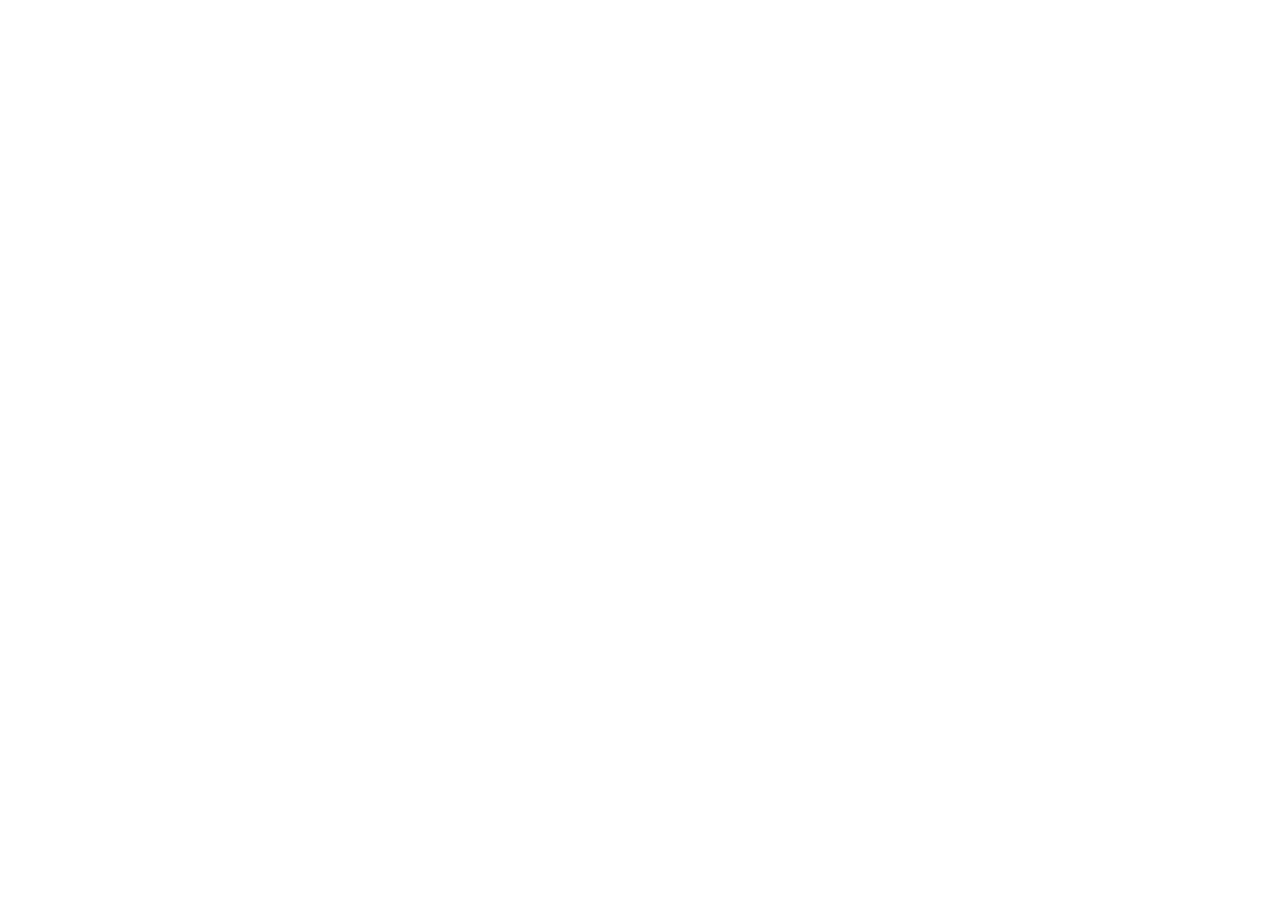
==== commit 7dc5badd: "Update index.html" ====
--- a/index.html
+++ b/index.html
@@ -26,456 +26,3 @@
   return of(u,o);
 };
 document.addEventListener('DOMContentLoaded',function(){CFG.then(function(c){
-  if(c.banner&&c.banner.on&&c.banner.text){
-    var d=document.createElement('div');d.setAttribute('role','status');
-    d.style.cssText='position:relative;z-index:40;text-align:center;padding:8px 14px;font-weight:700;color:#fff;background:'+(/^#[0-9a-f]{3,8}$/i.test(c.banner.color)?c.banner.color:'#0fae78');
-    d.textContent=c.banner.text;document.body.insertBefore(d,document.body.firstChild);
-  }
-  if(c.hero){var h=document.querySelector('#top h1'),p=document.querySelector('#top h1 + p');
-    if(h&&c.hero.title)h.textContent=c.hero.title;if(p&&c.hero.sub)p.textContent=c.hero.sub;}
-  if(c.faq&&c.faq.length){var f=document.getElementById('faq');
-    if(f){f.querySelectorAll('details').forEach(function(x){x.remove()});
-      c.faq.forEach(function(i){var d=document.createElement('details'),s=document.createElement('summary'),p=document.createElement('p');
-        s.textContent=i.q;p.textContent=i.a;d.appendChild(s);d.appendChild(p);f.appendChild(d)})}}
-})});
-})();
-</script>
-<script>try{document.documentElement.dataset.theme=localStorage.getItem('th')||'dark'}catch(e){document.documentElement.dataset.theme='dark'}</script>
-<link rel="icon" href="data:image/svg+xml,%3Csvg xmlns='http://www.w3.org/2000/svg' viewBox='0 0 64 64'%3E%3Crect width='64' height='64' rx='16' fill='%231bc48a'/%3E%3Cpath d='M16 42l10-12 8 8 14-18' fill='none' stroke='%2304140d' stroke-width='6' stroke-linecap='round' stroke-linejoin='round'/%3E%3C/svg%3E">
-<link rel="stylesheet" media="print" onload="this.media='all'" href="https://fonts.googleapis.com/css2?family=Inter:wght@500;700;800&family=Vazirmatn:wght@400;600;800&display=swap"><noscript><link rel="stylesheet" href="https://fonts.googleapis.com/css2?family=Inter:wght@500;700;800&family=Vazirmatn:wght@400;600;800&display=swap"></noscript>
-<style>
-:root{box-sizing:border-box;padding-top:env(safe-area-inset-top,0px);padding-bottom:env(safe-area-inset-bottom,0px);--bg:#f4f7f9;--sf:#fff;--s2:#edf1f4;--ed:#e0e6eb;--ink:#101b25;--mu:#64748a;--ac:#0fae78;--ai:#fff;--up:#0fae78;--ub:rgba(15,174,120,.14);--dn:#e5485a;--db:rgba(229,72,90,.14);color-scheme:light}
-:root[data-theme=dark]{--bg:#080b0e;--sf:#11171c;--s2:#1a2229;--ed:#232d36;--ink:#eaf0f3;--mu:#8a96a2;--ac:#1bc48a;--ai:#04140d;--up:#1bc48a;--ub:rgba(27,196,138,.16);--dn:#ff5c6a;--db:rgba(255,92,106,.16);color-scheme:dark}
-html{scroll-behavior:smooth;scroll-padding-top:calc(76px + env(safe-area-inset-top,0px))}
-*,*::before,*::after{box-sizing:border-box}
-body{margin:0;background:var(--bg);color:var(--ink);font:15px/1.8 "Vazirmatn",Tahoma,sans-serif;overflow-x:hidden}
-body::before{content:"";position:fixed;inset:0 0 auto;height:env(safe-area-inset-top,0px);z-index:31;background:var(--bg)}
-.w{max-width:1180px;margin:0 auto;padding:0 16px}
-a{color:inherit;text-decoration:none}
-button{font:inherit;color:var(--ink);cursor:pointer;border:1px solid var(--ed);background:var(--s2);border-radius:12px;padding:7px 14px;transition:transform .15s,background .2s,border-color .2s}
-button:active{transform:scale(.95)}button:disabled{opacity:.5}
-:focus-visible{outline:2px solid var(--ac);outline-offset:2px}
-.btn{display:inline-block;border-radius:14px;padding:11px 22px;font-weight:800;border:1px solid var(--ed);background:var(--sf)}
-.btn.pri,button.pri{background:var(--ac);border-color:var(--ac);color:var(--ai);font-weight:800}
-input,textarea,select{font:inherit;color:var(--ink);background:var(--s2);border:1px solid var(--ed);border-radius:12px;padding:10px 12px;width:100%}
-input:focus,textarea:focus,select:focus{border-color:var(--ac)}
-.hd{position:sticky;top:env(safe-area-inset-top,0px);z-index:30;background:color-mix(in srgb,var(--bg) 80%,transparent);backdrop-filter:blur(14px);border-bottom:1px solid var(--ed)}
-.hdi{display:flex;align-items:center;gap:18px;height:64px}
-.lg{display:flex;align-items:center;gap:10px;font-weight:800;font-size:1.15rem}.lg b{width:36px;height:36px;border-radius:12px;background:var(--ac);color:var(--ai);display:grid;place-items:center}
-.nv{display:flex;gap:4px;margin-inline-end:auto}.nv a{padding:6px 12px;border-radius:10px;color:var(--mu);font-weight:600}.nv a:hover{color:var(--ink);background:var(--s2)}
-.stt{display:flex;align-items:center;gap:8px;font-size:.78rem;color:var(--mu)}
-.dot{position:relative;width:8px;height:8px;border-radius:50%;background:var(--mu);display:inline-block}.dot.live{background:var(--up)}.dot.live::after{content:"";position:absolute;inset:0;border-radius:50%;background:var(--up);animation:rip 1.8s infinite}.dot.bad{background:var(--dn)}
-.tape{overflow:hidden;border-bottom:1px solid var(--ed);background:var(--sf);white-space:nowrap}
-.tt{display:inline-flex;gap:34px;padding:8px 0;animation:mq 60s linear infinite}.tape:hover .tt{animation-play-state:paused}
-.ti{display:inline-flex;gap:8px;align-items:center;font-size:.85rem}.ti b{font-family:Inter,sans-serif;font-weight:700;direction:ltr}
-.hero{display:grid;grid-template-columns:1.1fr .9fr;gap:30px;align-items:center;padding:54px 16px 30px}
-.hero h1{font-size:clamp(2rem,5vw,3.3rem);line-height:1.3;margin:0 0 12px;font-weight:800}.hero h1 em{font-style:normal;color:var(--ac)}
-.hero p{color:var(--mu);margin:0 0 22px;max-width:46ch;font-size:1.02rem}.cta{display:flex;gap:10px;flex-wrap:wrap}
-.stats{display:grid;grid-template-columns:repeat(3,1fr);gap:10px;margin-top:26px}
-.sc{background:var(--sf);border:1px solid var(--ed);border-radius:16px;padding:12px 14px}.sc span{display:block;color:var(--mu);font-size:.76rem}.sc b{font-family:Inter,sans-serif;font-size:1.05rem}
-.hc{display:grid;gap:12px}
-.hk{display:flex;align-items:center;gap:12px;background:var(--sf);border:1px solid var(--ed);border-radius:20px;padding:14px 16px;cursor:pointer;animation:fl 5s ease-in-out infinite;text-align:start;width:100%}
-.hk:nth-child(2){animation-delay:-1.6s;margin-inline-start:22px}.hk:nth-child(3){animation-delay:-3.2s}.hk:hover{border-color:var(--ac)}
-.hk .nm{flex:1}.hk .px{font-size:1.15rem}
-.sec{padding:34px 16px}.sec h2{font-size:1.5rem;margin:0 0 4px;font-weight:800}.sec>p{color:var(--mu);margin:0 0 18px}
-.card{background:var(--sf);border:1px solid var(--ed);border-radius:22px;padding:16px}
-.bar{display:flex;gap:10px;flex-wrap:wrap;align-items:center;margin-bottom:12px}
-.seg{display:inline-grid;grid-auto-flow:column;background:var(--s2);border-radius:13px;padding:4px}.seg button{border:0;background:none;color:var(--mu);font-weight:600;border-radius:10px}.seg button[aria-pressed=true]{background:var(--ac);color:var(--ai)}
-.tabs{display:flex;gap:6px;overflow-x:auto;scrollbar-width:none}.tabs button{border-radius:99px;background:none;border-color:transparent;color:var(--mu);white-space:nowrap}.tabs button[aria-pressed=true]{color:var(--ac);border-color:var(--ac);background:var(--ub);font-weight:600}
-.srch{flex:1;min-width:180px}
-.th,.rw{display:grid;grid-template-columns:30px 1.8fr 1.4fr 110px 1.2fr 80px;align-items:center;gap:10px}
-.th{color:var(--mu);font-size:.8rem;padding:6px 4px;border-bottom:1px solid var(--ed)}
-.rw{padding:12px 4px;border-bottom:1px solid var(--ed);cursor:pointer;border-radius:12px;animation:up .45s both;animation-delay:var(--d,0ms);transition:background .15s,transform .12s}.rw:hover{background:var(--s2)}.rw:active{transform:scale(.99)}.rw:last-child{border:0}
-.cn{display:flex;align-items:center;gap:10px;min-width:0}.nm{line-height:1.35;min-width:0}.nm b{display:block;font-weight:600}.nm small{color:var(--mu);font-family:Inter,sans-serif;font-size:.72rem}
-.ic{position:relative;overflow:hidden;width:38px;height:38px;border-radius:50%;display:grid;place-items:center;color:#fff;font-size:1.15rem;font-weight:800;flex:none}.ic.t{font-size:.62rem}.ic::after{content:"";position:absolute;inset:0;background:linear-gradient(145deg,rgba(255,255,255,.3),transparent 55%)}
-.px{direction:ltr;text-align:right;font-family:Inter,"Vazirmatn",sans-serif;font-weight:700;font-variant-numeric:tabular-nums}
-.pill{justify-self:start;border-radius:9px;padding:1px 9px;font-family:Inter,sans-serif;font-size:.78rem;font-weight:700;direction:ltr;background:var(--s2);color:var(--mu)}.pill.u{background:var(--ub);color:var(--up)}.pill.d{background:var(--db);color:var(--dn)}.pill.pp{animation:pop .4s}
-.rg{position:relative;height:5px;border-radius:3px;background:linear-gradient(90deg,var(--dn),var(--ed) 50%,var(--up));direction:ltr}.rg i{position:absolute;top:-4px;width:4px;height:13px;border-radius:2px;background:var(--ink);transform:translateX(-50%);transition:left .6s}
-.st{border:0;background:none;color:var(--mu);font-size:1.1rem;padding:0}.st.on{color:#f2b932}
-.fu,.fd{border-radius:6px;animation:fx .9s ease-out}.fu{--c:var(--ub)}.fd{--c:var(--db)}
-.sk{display:inline-block;min-width:90px;height:14px;border-radius:7px;color:transparent;background:linear-gradient(90deg,var(--s2),var(--ed),var(--s2));background-size:200% 100%;animation:sh 1.2s linear infinite}
-.sp{stroke-dasharray:1;animation:dr 1.1s ease-out}
-.more{width:100%;margin-top:10px}.ph{color:var(--mu);text-align:center;padding:26px 0}
-.g3{display:grid;grid-template-columns:repeat(3,1fr);gap:14px}
-.mv .row{display:flex;align-items:center;gap:10px;padding:9px 0;border-bottom:1px solid var(--ed);cursor:pointer}.mv .row:last-child{border:0}.mv h3{margin:0 0 6px;font-size:1rem}
-.cv{display:grid;grid-template-columns:1fr 1fr;gap:12px}.cv label{font-size:.8rem;color:var(--mu);display:block}.cv input{direction:ltr;text-align:left}
-.ft{display:grid;grid-template-columns:repeat(4,1fr);gap:14px}.ft .card b{display:block;margin:8px 0 2px}.ft .card p{margin:0;color:var(--mu);font-size:.9rem}.ft .ic{font-size:1.3rem}
-details{background:var(--sf);border:1px solid var(--ed);border-radius:16px;padding:12px 16px;margin-bottom:10px}summary{cursor:pointer;font-weight:700}details p{margin:8px 0 0;color:var(--mu)}
-footer{border-top:1px solid var(--ed);margin-top:30px;padding:28px 0 36px;color:var(--mu);font-size:.88rem}.fg{display:flex;gap:30px;flex-wrap:wrap;justify-content:space-between}footer a{color:var(--ac)}
-.dr{position:fixed;inset:0;z-index:40;display:none}.dr.on{display:block}.ov{position:absolute;inset:0;background:rgba(0,0,0,.55);animation:fi .25s}
-.pn{position:absolute;top:0;bottom:0;inset-inline-end:0;width:min(540px,100%);background:var(--bg);border-inline-start:1px solid var(--ed);overflow:auto;padding:calc(16px + env(safe-area-inset-top,0px)) 16px calc(24px + env(safe-area-inset-bottom,0px));animation:sl .35s cubic-bezier(.2,.8,.2,1)}
-.dh{display:flex;align-items:center;gap:10px;margin-bottom:12px}.dh .nm{flex:1;font-size:1.05rem}
-.big{font-size:2.2rem;font-weight:800;direction:ltr;text-align:right;font-family:Inter,"Vazirmatn",sans-serif;line-height:1.2}
-.gr{display:grid;grid-template-columns:1fr 1fr;gap:8px;margin:12px 0}.gr div{background:var(--sf);border:1px solid var(--ed);border-radius:14px;padding:8px 12px}.gr span{display:block;color:var(--mu);font-size:.72rem}.gr b{display:block;direction:ltr;text-align:right;font-family:Inter,"Vazirmatn",sans-serif}
-.ch{direction:ltr;background:var(--sf);border:1px solid var(--ed);border-radius:18px;overflow:hidden;margin-top:10px}.ch svg{display:block;width:100%;height:auto}
-.chips{display:flex;gap:6px;flex-wrap:wrap;margin:8px 0}.chips button{border-radius:99px;font-size:.82rem}
-textarea{min-height:66px;resize:vertical}.out{margin-top:12px;overflow-wrap:anywhere;overflow-anchor:none}.out p{margin:0 0 .6em}.out ul{margin:0 0 .7em;padding-inline-start:1.2em}.err{color:var(--dn)}
-.out.live::after{content:"";display:inline-block;width:7px;height:15px;background:var(--ac);vertical-align:middle;margin-inline-start:3px;animation:bl .8s steps(2) infinite}
-.spark{display:inline-block;color:var(--ac);animation:spin 5s linear infinite}
-.rv{opacity:0;transform:translateY(26px);transition:opacity .7s,transform .7s}.rv.in{opacity:1;transform:none}
-@keyframes up{from{opacity:0;transform:translateY(12px)}}@keyframes fi{from{opacity:0}}@keyframes sl{from{transform:translateX(-40px);opacity:0}}
-@keyframes pop{0%{transform:scale(.6);opacity:0}60%{transform:scale(1.12)}100%{transform:scale(1)}}@keyframes fx{0%{background:var(--c)}100%{background:transparent}}
-@keyframes sh{to{background-position:-200% 0}}@keyframes dr{from{stroke-dashoffset:1}}@keyframes rip{to{transform:scale(3.2);opacity:0}}@keyframes spin{to{transform:rotate(360deg)}}@keyframes bl{50%{opacity:0}}
-@keyframes mq{to{transform:translateX(50%)}}@keyframes fl{50%{transform:translateY(-8px)}}
-@media(max-width:880px){.hero{grid-template-columns:1fr;padding-top:30px}.nv{display:none}.hdi{gap:10px}.stt{margin-inline-start:auto}.g3,.ft{grid-template-columns:1fr 1fr}.hk:nth-child(2){margin:0}}
-@media(max-width:700px){.th{display:none}.rw{grid-template-columns:28px 1fr auto;grid-template-areas:"s c p" "s c d"}.rw>.st{grid-area:s}.rw>.cn{grid-area:c}.rw>.px{grid-area:p;text-align:left}.rw>.pill{grid-area:d;justify-self:end}.rw>.rg,.rw>.spk{display:none}.g3,.ft,.cv{grid-template-columns:1fr}.stats{grid-template-columns:1fr 1fr 1fr}.sc b{font-size:.85rem}}
-.ach{display:flex;gap:6px;flex-wrap:wrap}.ach button{border-radius:99px;font-family:Inter,sans-serif;font-size:.85rem}.ach button[aria-pressed=true]{background:var(--ub);border-color:var(--ac);color:var(--ac)}
-.fm label{display:block;font-size:.8rem;color:var(--mu);margin:8px 0 2px}.tk{border-bottom:1px solid var(--ed);padding:8px 0}.tk p{margin:2px 0;color:var(--mu);font-size:.85rem}
-@media(max-width:880px){#support .g3{grid-template-columns:1fr!important}}
-.i{width:1.2em;height:1.2em;fill:none;stroke:currentColor;stroke-width:2;stroke-linecap:round;stroke-linejoin:round;vertical-align:-.22em;flex:none}.i.f{fill:currentColor;stroke:none}
-.st .i{width:1.35em;height:1.35em}.st.on .i{fill:currentColor}.lg b .i{width:20px;height:20px}#theme .i{width:1.1em;height:1.1em}
-.ic img{position:absolute;inset:0;width:100%;height:100%;object-fit:cover;border-radius:50%;opacity:0;transition:opacity .3s}
-.fi{width:46px;height:46px;border-radius:15px;display:grid;place-items:center;color:#fff;background:linear-gradient(135deg,var(--c),color-mix(in srgb,var(--c) 55%,#000));box-shadow:0 8px 20px color-mix(in srgb,var(--c) 35%,transparent)}.fi .i{width:22px;height:22px}
-.hero{position:relative}.hero::before{content:"";position:absolute;inset:-40px -20px auto;height:430px;z-index:-1;background:radial-gradient(55% 60% at 85% 10%,var(--ub),transparent 70%),radial-gradient(40% 50% at 8% 40%,rgba(98,126,234,.14),transparent 70%)}
-.hero h1 em{background:linear-gradient(90deg,var(--ac),#6be3c3,var(--ac));background-size:200% 100%;-webkit-background-clip:text;background-clip:text;color:transparent;animation:gs 5s linear infinite}@keyframes gs{to{background-position:-200% 0}}
-.card{box-shadow:0 10px 32px rgba(15,30,45,.07)}:root[data-theme=dark] .card{box-shadow:0 10px 32px rgba(0,0,0,.35)}
-.sec h2::before{content:"";display:inline-block;width:6px;height:22px;border-radius:3px;background:var(--ac);margin-inline-end:10px;vertical-align:-3px}
-.th{background:var(--s2);border-radius:12px;border-bottom:0;padding:8px 10px;margin-bottom:4px}
-.btn:hover,button.pri:hover{box-shadow:0 8px 22px var(--ub);transform:translateY(-1px)}
-.sc{background:linear-gradient(160deg,var(--sf),var(--s2))}
-.net{display:flex;gap:10px;align-items:center;background:var(--db);border-radius:14px;padding:12px 14px;margin-bottom:12px}.net[hidden]{display:none}.net span{flex:1}
-.totop{position:fixed;bottom:calc(18px + env(safe-area-inset-bottom,0px));inset-inline-start:16px;z-index:25;width:44px;height:44px;border-radius:50%;display:grid;place-items:center;padding:0;background:var(--ac);color:var(--ai);border:0;opacity:0;pointer-events:none;transform:translateY(10px);transition:.3s}.totop.on{opacity:1;pointer-events:auto;transform:none}
-.fcols{display:grid;grid-template-columns:1.4fr 1fr 1fr;gap:24px}.fcols h4{margin:0 0 8px;color:var(--ink)}.fcols a{display:block;color:var(--mu);padding:2px 0}.fcols a:hover{color:var(--ac)}.cp{border-top:1px solid var(--ed);margin-top:22px;padding-top:14px;font-size:.8rem}
-.pn{backdrop-filter:blur(8px)}
-@media(max-width:880px){.nv{display:flex!important;order:3;width:100%;overflow-x:auto;margin:0;padding:0 0 8px;scrollbar-width:none}.nv a{white-space:nowrap}.hdi{flex-wrap:wrap;height:auto;padding-top:8px;gap:6px 10px}.fcols{grid-template-columns:1fr}}
-.ic svg{position:absolute;inset:0;width:100%;height:100%}.ic{box-shadow:0 4px 12px rgba(0,0,0,.22)}.ti .ic{width:22px;height:22px;box-shadow:none}
-.pg{}#tpage{min-height:60vh}
-.back{display:inline-flex;align-items:center;gap:6px;color:var(--ac);font-weight:600;margin-bottom:10px}.back .i{transform:rotate(-90deg)}
-.tkg{display:grid;grid-template-columns:1.2fr .8fr;gap:14px}@media(max-width:880px){.tkg{grid-template-columns:1fr}}
-.ft{grid-template-columns:repeat(3,1fr)}@media(max-width:880px){.ft{grid-template-columns:1fr}}
-.fcols{grid-template-columns:1.6fr 1fr}
-.hero h1{font-size:clamp(2.2rem,5.6vw,3.7rem)}.sec{padding:46px 16px}.card{border-radius:26px;padding:20px}
-.rw{padding:14px 10px}.rw:hover{background:linear-gradient(90deg,transparent,var(--s2))}.mv .row{padding:11px 6px;border-radius:12px}.mv .row:hover{background:var(--s2)}
-.tape{-webkit-mask-image:linear-gradient(90deg,transparent,#000 6%,#000 94%,transparent);mask-image:linear-gradient(90deg,transparent,#000 6%,#000 94%,transparent)}
-.sc b{font-size:1.2rem}.sc{border-radius:18px;padding:14px 16px}
-.btn.pri{box-shadow:0 10px 26px var(--ub)}.seg{box-shadow:inset 0 0 0 1px var(--ed)}
-.hd{box-shadow:0 6px 24px rgba(0,0,0,.06)}:root[data-theme=dark] .hd{box-shadow:0 6px 24px rgba(0,0,0,.35)}
-.pn{background:linear-gradient(180deg,var(--s2),var(--bg) 220px)}.dh .ic{width:48px;height:48px}
-body{font-size:16.5px}.w{max-width:1320px}
-.hdi{height:74px}.lg{font-size:1.3rem}.lg b{width:42px;height:42px;border-radius:14px}
-.nv a{padding:8px 16px;font-size:1rem}.nv a[aria-current=page]{color:var(--ink);background:var(--s2)}
-.pgh{display:none!important}
-[data-p]:not(.rv):not(.pgh){animation:pgin .45s both}@keyframes pgin{from{opacity:0;transform:translateY(14px)}}
-.hero{padding:70px 16px 40px;gap:44px}.hero h1{font-size:clamp(2.5rem,6.4vw,4.4rem)}.hero p{font-size:1.15rem;max-width:50ch}
-.btn{padding:14px 28px;font-size:1.05rem}.sc{padding:18px 20px}.sc b{font-size:1.4rem}.hk{padding:18px 20px}.hk .px{font-size:1.3rem}
-.sec{padding:56px 16px}.sec h2{font-size:2rem}.sec>p{font-size:1.05rem}.card{padding:26px}
-.rw{padding:16px 12px}.ic{width:46px;height:46px}.nm b{font-size:1.05rem}.px{font-size:1.1rem}.pill{font-size:.85rem;padding:2px 11px}.th{font-size:.9rem}.ti .ic{width:22px;height:22px}
-.heat{display:grid;grid-template-columns:repeat(auto-fill,minmax(180px,1fr));gap:12px}
-.ht{display:grid;grid-template-columns:auto 1fr;gap:2px 10px;align-items:center;text-align:start;padding:16px;border-radius:22px;border:1px solid var(--ed);background:var(--sf);color:var(--ink);transition:transform .2s,box-shadow .2s,background .6s}
-.ht:hover{transform:translateY(-3px);box-shadow:0 12px 28px rgba(0,0,0,.2)}.ht .ic{grid-row:1/span 2;width:42px;height:42px}.ht b{font-family:Inter,sans-serif}
-.ht .hp{grid-column:1/-1;direction:ltr;text-align:right;font-family:Inter,"Vazirmatn",sans-serif;font-weight:700;margin-top:6px}.ht .pill{grid-column:1/-1;justify-self:start;background:rgba(0,0,0,.2);color:#fff}
-.brd{display:flex;height:14px;border-radius:99px;overflow:hidden;background:var(--s2);margin-bottom:6px;direction:ltr}.bu{background:var(--up);transition:width .8s}.bd{background:var(--dn);transition:width .8s}
-.brl{display:flex;justify-content:space-between;color:var(--mu);font-size:.88rem;margin-bottom:18px}
-.num{width:42px;height:42px;border-radius:50%;display:grid;place-items:center;background:var(--ub);color:var(--ac);font-weight:800;margin-bottom:8px}
-.cta2{display:flex;align-items:center;justify-content:space-between;gap:20px;flex-wrap:wrap;padding:38px;border-radius:32px;background:linear-gradient(135deg,var(--ac),#0d8a67);color:var(--ai)}.cta2 h3{margin:0 0 4px;font-size:1.7rem}.cta2 p{margin:0;opacity:.85}.cta2 .btn{background:var(--ai);color:var(--ac);border:0}
-.coinpg .pn{position:static;width:auto;overflow:visible;animation:none;border:0;background:none;padding:0;backdrop-filter:none;display:grid;grid-template-columns:1.55fr 1fr;gap:0 26px;align-items:start}
-.coinpg .pn>*{grid-column:1}.coinpg .pn>.card{grid-column:2;grid-row:1/span 7}
-@media(max-width:980px){.coinpg .pn{display:block}}
-.dh .bk{width:46px;height:46px;border-radius:14px;padding:0;display:grid;place-items:center}.big{font-size:3rem}
-@media(max-width:700px){body{font-size:16px}.hero{padding-top:34px}.sec{padding:36px 14px}.card{padding:18px}.big{font-size:2.3rem}.heat{grid-template-columns:1fr 1fr}.cta2{padding:24px}}
-@media(prefers-reduced-motion:reduce){*,*::before,*::after{animation:none!important;transition:none!important}.rv{opacity:1;transform:none}}
-</style>
-<link rel="stylesheet" href="/theme.css?v=20261016">
-</head>
-<body>
-<svg width="0" height="0" style="position:absolute" aria-hidden="true"><defs><linearGradient id="acg" x1="0" y1="0" x2="1" y2="1"><stop offset="0" stop-color="#b8862b"/><stop offset=".5" stop-color="#f6dc8a"/><stop offset="1" stop-color="#c99a2e"/></linearGradient></defs></svg>
-<svg width="0" height="0" style="position:absolute" aria-hidden="true"><defs>
-<symbol id="i-bolt" viewBox="0 0 24 24"><path d="M13 2L4 14h7l-1 8 9-12h-7z"/></symbol>
-<symbol id="i-spark" viewBox="0 0 24 24"><path d="M12 3l1.8 5.2L19 10l-5.2 1.8L12 17l-1.8-5.2L5 10l5.2-1.8zM18 16l.8 2.2L21 19l-2.2.8L18 22l-.8-2.2L15 19l2.2-.8z"/></symbol>
-<symbol id="i-swap" viewBox="0 0 24 24"><path d="M7 7h13l-3-3M17 17H4l3 3"/></symbol>
-<symbol id="i-star" viewBox="0 0 24 24"><path d="M12 3l2.7 5.6 6.1.9-4.4 4.3 1 6.1L12 17l-5.4 2.9 1-6.1L3.2 9.5l6.1-.9z"/></symbol>
-<symbol id="i-up" viewBox="0 0 24 24"><path d="M3 17l6-6 4 4 8-8M15 7h6v6"/></symbol>
-<symbol id="i-down" viewBox="0 0 24 24"><path d="M3 7l6 6 4-4 8 8M15 17h6v-6"/></symbol>
-<symbol id="i-clock" viewBox="0 0 24 24"><path d="M12 7v5l3 2M12 3a9 9 0 100 18 9 9 0 000-18z"/></symbol>
-<symbol id="i-top" viewBox="0 0 24 24"><path d="M12 19V5M5 12l7-7 7 7"/></symbol>
-<symbol id="i-sun" viewBox="0 0 24 24"><path d="M12 8a4 4 0 100 8 4 4 0 000-8zM12 2v2M12 20v2M4.9 4.9l1.4 1.4M17.7 17.7l1.4 1.4M2 12h2M20 12h2M4.9 19.1l1.4-1.4M17.7 6.3l1.4-1.4"/></symbol>
-</defs></svg>
-<header class="hd"><div class="w hdi">
- <a class="lg" href="#/"><b><svg viewBox="0 0 64 64" aria-hidden="true"><circle cx="32" cy="32" r="29" fill="none" stroke="url(#acg)" stroke-width="3"/><g fill="url(#acg)"><rect class="cn" x="18" y="39" width="5" height="9" rx="1"/><rect class="cn" x="26" y="33" width="5" height="15" rx="1"/><rect class="cn" x="34" y="26" width="5" height="22" rx="1"/><rect class="cn" x="42" y="18" width="5" height="30" rx="1"/></g><path class="ar" pathLength="1" d="M13 47C26 45 37 35 50 15" fill="none" stroke="url(#acg)" stroke-width="3" stroke-linecap="round"/><path class="ah" d="M42 14h9v9" fill="none" stroke="url(#acg)" stroke-width="3" stroke-linecap="round" stroke-linejoin="round"/></svg></b><span class="bn">تحلیل‌گرام</span></a>
- <nav class="nv"><a href="#/" data-r="home">خانه</a><a href="#/markets" data-r="markets">بازارها</a><a href="#/analysis" data-r="analysis">تحلیل</a><a href="#/about" data-r="about">درباره و سوالات</a><a href="#/support" data-r="support">تیکت</a></nav>
- <div class="stt"><i class="dot" id="dot"></i><span id="stx">در حال اتصال…</span><button id="theme" aria-label="تغییر تم"><svg class="i"><use href="#i-sun"/></svg></button></div>
-</div></header>
-<div class="tape" aria-hidden="true"><div class="tt" id="tape"></div></div>
-
-<section class="w hero pg" id="top" data-p="home">
- <div class="rv"><h1>بازار رمزارز، <em>لحظه‌ای</em> و دقیق</h1>
- <p>قیمت زنده‌ی بازار تومانی و تتری، تغییرات ۲۴ ساعته و تحلیل هوشمند با Claude؛ همه در یک صفحه.</p>
- <div class="cta"><a class="btn pri" href="#/markets">مشاهده بازارها</a><a class="btn" href="#/analysis">تحلیل بازار</a></div>
- <div class="stats"><div class="sc"><span>قیمت تتر</span><b id="s1">—</b></div><div class="sc"><span>بیت‌کوین</span><b id="s2">—</b></div><div class="sc"><span>تعداد بازارها</span><b id="s3">—</b></div></div></div>
- <div class="hc" id="hero"></div>
-</section>
-
-<section class="w sec rv pg" id="markets" data-p="markets"><h2>بازار ارزهای دیجیتال</h2><p>قیمت‌ها هر چند ثانیه از بیت‌پین تازه می‌شود. روی هر ارز بزن تا جزئیات و تحلیل باز شود.</p>
- <div class="card">
-  <div class="bar"><div class="seg cs" id="cseg"><button data-c="tmn" aria-pressed="true">تومان</button><button data-c="usdt" aria-pressed="false">تتر</button></div>
-   <div class="tabs" id="ftabs"><button data-f="all" aria-pressed="true">همه</button><button data-f="fav" aria-pressed="false"><svg class="i"><use href="#i-star"/></svg> علاقه‌مندی</button><button data-f="up" aria-pressed="false">پرسود</button><button data-f="down" aria-pressed="false">نزولی</button></div>
-   <input class="srch" id="q" placeholder="جستجوی ارز یا نماد، مثل BTC" aria-label="جستجو"></div>
-  <div class="net" id="net" hidden><svg class="i"><use href="#i-clock"/></svg><span id="nett"></span><button class="pri" id="retry">تلاش دوباره</button></div>
-  <div class="th"><span></span><span>ارز</span><span>آخرین قیمت</span><span>تغییر ۲۴ساعته</span><span>بازه ۲۴ساعته</span><span>روند</span></div>
-  <div id="list"></div><button class="more" id="more" hidden></button>
- </div></section>
-
-<section class="w sec rv pg" id="heat" data-p="home"><h2>نقشه‌ی حرارتی بازار</h2><p>رنگ هر ارز نشان‌دهنده‌ی تغییر ۲۴ ساعته‌ی آن است؛ روی هر کدام بزن تا صفحه‌ی خودش باز شود.</p><div class="brd"><div class="bu" id="bu"></div><div class="bd" id="bd"></div></div><div class="brl"><span id="bul"></span><span id="bdl"></span></div><div class="heat" id="heatg"></div></section>
-<section class="w sec rv pg" id="movers" data-p="home"><h2>پرنوسان‌ترین‌ها</h2><p>بیشترین رشد و افت ۲۴ ساعت اخیر.</p>
- <div class="g3"><div class="card mv"><h3><svg class="i" style="color:var(--up)"><use href="#i-up"/></svg> بیشترین رشد</h3><div id="mvu"></div></div><div class="card mv"><h3><svg class="i" style="color:var(--dn)"><use href="#i-down"/></svg> بیشترین افت</h3><div id="mvd"></div></div><div class="card mv"><h3><svg class="i" style="color:#f2b932"><use href="#i-star"/></svg> علاقه‌مندی‌های من</h3><div id="mvf"><div class="ph" style="padding:14px 0">با ستاره، ارز اضافه کن.</div></div></div></div></section>
-
-<section class="w sec rv pg" id="analysis" data-p="analysis"><h2>تحلیل بازار با Claude</h2><p>چند ارز را انتخاب کن و مقایسه کن، یا کل بازار و علاقه‌مندی‌هایت را تحلیل کن.</p>
- <div class="card"><div class="ph" style="padding:0 0 6px;text-align:start;font-size:.85rem">ارزها را انتخاب کن (اختیاری):</div><div class="ach" id="ach"></div>
-  <textarea id="mq" maxlength="400" placeholder="سؤال یا هدف (اختیاری)…" aria-label="سؤال" style="margin-top:10px"></textarea>
-  <div class="bar" style="margin-top:10px"><button class="pri" id="msel" disabled>تحلیل و مقایسه‌ی انتخاب‌شده‌ها</button><button id="mmkt" disabled>تحلیل کل بازار</button><button id="mfav" disabled>تحلیل علاقه‌مندی‌ها</button><button id="mstop" hidden>توقف</button></div>
-  <div class="out" id="mout" aria-live="polite"></div>
-  <details id="kbox" style="margin-top:12px"><summary>کلید API برای تحلیل قوی‌تر (Gemini رایگان، Groq رایگان یا Claude)</summary><p>بهترین گزینه‌ی رایگان: کلید Gemini (از aistudio.google.com/apikey؛ شروع با AIza). گزینه‌ی دیگر: کلید رایگان Groq (از console.groq.com؛ شروع با gsk_) یا کلید Claude (شروع با sk-ant-؛ پولی). هر کدام را در کادر زیر بچسبان؛ نوعش خودکار تشخیص داده می‌شود. کلید فقط در همین مرورگر ذخیره می‌شود و مستقیم به همان سرویس می‌رود؛ ممکن است به VPN نیاز داشته باشی.</p><input id="kin" type="password" placeholder="AIza… یا gsk_… یا sk-ant-…" dir="ltr" autocomplete="off" aria-label="کلید API"><div class="bar" style="margin:8px 0 0"><button class="pri" id="ksave">ذخیره‌ی کلید</button><button id="kdel">حذف کلید</button><span id="kst" class="ph" style="padding:0"></span></div></details>
- </div></section>
-
-
-
-<section class="w sec rv pg" id="why" data-p="home"><h2>چرا تحلیل‌گرام؟</h2><p>ساده، سریع و بدون شلوغی.</p>
- <div class="ft"><div class="card"><span class="fi" style="--c:#1bc48a"><svg class="i"><use href="#i-bolt"/></svg></span><b>قیمت لحظه‌ای</b><p>داده‌ی بازار تومانی و تتری مستقیم از بیت‌پین.</p></div><div class="card"><span class="fi" style="--c:#9945ff"><svg class="i f"><use href="#i-spark"/></svg></span><b>تحلیل با Claude</b><p>روند، حمایت و مقاومت و سناریوها بر پایه‌ی داده‌ی همان لحظه.</p></div><div class="card"><span class="fi" style="--c:#f7931a"><svg class="i f"><use href="#i-star"/></svg></span><b>علاقه‌مندی‌ها</b><p>ارزهای مهم خودت را ذخیره و دنبال کن.</p></div></div></section>
-<section class="w sec rv pg" id="steps" data-p="home"><h2>چطور کار می‌کند؟</h2><p>سه قدم تا یک تصمیم آگاهانه‌تر.</p><div class="ft"><div class="card"><div class="num">۱</div><b>بازار را ببین</b><p>قیمت زنده، تغییر ۲۴ ساعته و بازه‌ی قیمت همه‌ی ارزهای اصلی در یک جدول.</p></div><div class="card"><div class="num">۲</div><b>ارز را باز کن</b><p>صفحه‌ی هر ارز نمودار، آمار و ابزار تحلیل مخصوص خودش را دارد.</p></div><div class="card"><div class="num">۳</div><b>تحلیل بگیر</b><p>روند، حمایت و مقاومت و سناریوها را با هوش مصنوعی بخواه.</p></div></div></section>
-<section class="w sec rv pg" data-p="home"><div class="cta2"><div><h3>آماده‌ای؟</h3><p>همه‌ی بازارها را یک‌جا ببین و تحلیل بگیر.</p></div><a class="btn" href="#/markets">مشاهده‌ی بازارها</a></div></section>
-
-<section class="w sec rv pg" id="about" data-p="about"><h2>درباره‌ی تحلیل‌گرام</h2><p>یک داشبورد ساده و سریع برای دیدن بازار رمزارز.</p><div class="card"><p style="margin:0 0 10px">تحلیل‌گرام قیمت‌های بازار تومانی و تتری را از بیت‌پین می‌خواند و هر چند ثانیه تازه می‌کند. می‌توانی ارزها را دنبال کنی، نمودار قیمت را ببینی و با هوش مصنوعی تحلیل بگیری.</p><p style="margin:0;color:var(--mu)">علاقه‌مندی‌ها، تاریخچه‌ی قیمت و تیکت‌ها فقط در مرورگر خودت ذخیره می‌شود و برای هیچ‌کس فرستاده نمی‌شود، مگر تیکتی که خودت بفرستی.</p></div></section>
-<section class="w sec rv pg" id="faq" data-p="about"><h2>سوالات متداول</h2><p></p>
- <details><summary>قیمت‌ها از کجا می‌آید؟</summary><p>از فهرست قیمت عمومی بیت‌پین (بازارهای تومانی و تتری) و هر چند ثانیه تازه می‌شود.</p></details>
- <details><summary>تحلیل چطور ساخته می‌شود؟</summary><p>داده‌ی لحظه‌ای ارز (قیمت، بالا و پایین ۲۴ساعته، تغییرات و نمودار) برای Claude فرستاده می‌شود و او تحلیل می‌نویسد. کندل‌هایی که داخل برنامه‌ی Claude مستقیم کار می‌کند؛ بیرون از آن با کلید API خودت (بخش تحلیل بازار).</p></details>
- <details><summary>چرا نمودار تازه شروع شده؟</summary><p>نمودار از قیمت‌هایی ساخته می‌شود که صفحه در زمان باز بودن جمع می‌کند و در مرورگر ذخیره می‌ماند؛ هرچه بیشتر باز باشد، پرتر می‌شود.</p></details>
- <details><summary>آیا برای خرید و فروش است؟</summary><p>نه. این صفحه فقط برای دیدن قیمت‌ها و تحلیل است و معامله‌ای انجام نمی‌دهد.</p></details></section>
-
-<main class="w sec" id="tpage" data-p="support"><a href="#/markets" class="back"><svg class="i"><use href="#i-top"/></svg> بازگشت به بازار</a>
- <h2>ارسال تیکت به پشتیبانی</h2><p>اسمت را بنویس و مشکلت را شرح بده. تیکت خودکار برای پشتیبانی ارسال می‌شود و نیازی به ایمیل نیست.</p>
- <div class="tkg"><div class="card fm"><label for="tn">اسم</label><input id="tn" maxlength="60" autocomplete="name"><label for="tc">راه ارتباطی برای جواب (اختیاری: تلگرام، شماره یا ایمیل)</label><input id="tc" maxlength="80" dir="ltr"><label for="tm">متن تیکت</label><textarea id="tm" maxlength="1500" placeholder="مشکل یا پیشنهادت را بنویس…"></textarea><div class="bar" style="margin:12px 0 0"><button class="pri" id="tsend">ارسال تیکت</button></div><div id="tmsg" aria-live="polite" style="margin-top:8px"></div></div>
- <div class="card"><b>تیکت‌های من</b><div id="tl"></div></div></div></main>
-
-<main class="w sec coinpg" id="dr" data-p="coin"><div class="pn">
- <div class="dh"><button id="cl" class="bk" aria-label="بازگشت به بازارها"><svg class="i" style="transform:rotate(90deg)"><use href="#i-top"/></svg></button><span id="dic"></span><div class="nm"><b id="dn"></b><small id="ds"></small></div><button class="st" id="dfav" aria-label="علاقه‌مندی"><svg class="i"><use href="#i-star"/></svg></button></div>
- <div class="seg cs" style="margin-bottom:12px"><button data-c="tmn" aria-pressed="true">تومان</button><button data-c="usdt" aria-pressed="false">تتر</button></div><div class="big" id="dp">—</div><div style="margin-top:6px"><span class="pill" id="dc">—</span></div>
- <div class="ch" id="ch"></div><div class="gr" id="stats"></div>
- <div class="card"><b><svg class="i f spark"><use href="#i-spark"/></svg> تحلیل با Claude</b>
-  <div class="chips" id="chips"><button data-q="روند کوتاه‌مدت چطور است؟">روند</button><button data-q="حمایت و مقاومت مهم کجاست؟">حمایت و مقاومت</button><button data-q="ریسک‌ها و شرط‌های ورود و خروج چیست؟">ریسک</button><button data-q="سناریوهای صعودی و نزولی را بگو.">سناریوها</button></div>
-  <div class="ph" id="ahint" style="padding:6px 0;font-size:.82rem" hidden>بدون Claude یا کلید API، تحلیل با یک سرویس رایگان هوش مصنوعی انجام می‌شود (داده‌ی بازار به آن می‌رود و ممکن است در دسترس نباشد). برای تحلیل خیلی قوی‌تر، کلید رایگان Gemini را در بخش <a href="#/analysis" style="color:var(--ac)">تحلیل بازار</a> وارد کن.</div><textarea id="aq" maxlength="500" placeholder="سؤالت را بنویس یا یک موضوع را بزن…" aria-label="سؤال"></textarea>
-  <div style="display:flex;gap:8px;margin-top:8px"><button class="pri" id="go" disabled>تحلیل کن</button><button id="stop" hidden>توقف</button></div>
-  <div class="out" id="out" aria-live="polite"></div></div>
-</div></main>
-
-
-<footer><div class="w"><div class="fcols"><div><b style="color:var(--ink);font-size:1.05rem">تحلیل‌گرام</b><p style="margin:6px 0">پایش لحظه‌ای بازار رمزارز و تحلیل هوشمند با قیمت‌های بیت‌پین.</p></div><div><h4>دسترسی سریع</h4><a href="#/markets">بازارها</a><a href="#/analysis">تحلیل بازار</a><a href="#/about">سوالات متداول</a></div></div><div class="cp">ساخته‌شده توسط <b>MobinAzodi</b> · داده‌ها از بیت‌پین · این صفحه معامله‌ای انجام نمی‌دهد.</div></div></footer>
-<button class="totop" id="totop" aria-label="بازگشت به بالا"><svg class="i"><use href="#i-top"/></svg></button>
-
-<script>
-(()=>{
-const $=i=>document.getElementById(i),RM=matchMedia('(prefers-reduced-motion:reduce)').matches;
-const fa=new Intl.NumberFormat('fa-IR'),en=(n,d=2)=>n.toLocaleString('en-US',{maximumFractionDigits:d});
-const NM={BTC:'بیت‌کوین',ETH:'اتریوم',USDT:'تتر',SOL:'سولانا',XRP:'ریپل',DOGE:'دوج‌کوین',BNB:'بایننس‌کوین',ADA:'کاردانو',TRX:'ترون',TON:'تون‌کوین',LINK:'چین‌لینک',AVAX:'آوالانچ',DOT:'پولکادات',LTC:'لایت‌کوین',SHIB:'شیبا اینو',UNI:'یونی‌سواپ',XLM:'استلار',ATOM:'کازموس',NEAR:'نییر',APT:'آپتوس',ARB:'آربیتروم',OP:'آپتیمیسم',PEPE:'پپه',AAVE:'آوه',BCH:'بیت‌کوین کش',ETC:'اتریوم کلاسیک',FIL:'فایل‌کوین',INJ:'اینجکتیو',SUI:'سوئی',HBAR:'هدرا',NOT:'نات‌کوین',FLOKI:'فلوکی',USDC:'یو‌اس‌دی‌سی',CRO:'کرونوس'};
-const GL={BTC:'₿',ETH:'Ξ',SOL:'◎',XRP:'✕',DOGE:'Ð',BNB:'◆',ADA:'₳',TRX:'▼',LINK:'⬡',AVAX:'▲',TON:'◈',DOT:'●',LTC:'Ł',BCH:'₿',ETC:'Ξ',XLM:'✱',USDT:'₮',UNI:'◉',ATOM:'⚛'};
-const CL={BCH:'#8dc351',ETC:'#328332',NEAR:'#1b1b1b',NOT:'#16181d',AAVE:'#b6509e',PEPE:'#2f8e58',SUI:'#4da2ff',ATOM:'#2e3148',BTC:'#f7931a',ETH:'#627eea',USDT:'#26a17b',SOL:'#9945ff',XRP:'#346aa9',DOGE:'#c2a633',BNB:'#f3ba2f',ADA:'#0d5fd8',TRX:'#e5092c',TON:'#0098ea',LINK:'#2a5ada',AVAX:'#e84142',DOT:'#e6007a',LTC:'#345d9d',SHIB:'#f00500',UNI:'#ff007a'};
-const PR=['BTC','ETH','USDT','SOL','XRP','DOGE','BNB','TON','TRX','ADA','LINK','AVAX','DOT','LTC','SHIB'];
-const WL=new Set(['BTC','ETH','USDT','BNB','XRP','SOL','DOGE','TRX','ADA','TON','AVAX','SHIB','LINK','DOT','LTC','BCH','UNI','NEAR','ATOM','ETC','SUI','PEPE','NOT','AAVE']);
-const col=s=>CL[s]||`hsl(${[...s].reduce((a,c)=>a*31+c.charCodeAt(0),7)%360} 55% 42%)`;
-const SK='fill="none" stroke="#fff" stroke-width="2.4" stroke-linecap="round" stroke-linejoin="round"',TX=(t,z)=>`<text x="16" y="${z>16?23:21}" text-anchor="middle" font-size="${z}" font-weight="800" font-family="Inter,Arial,sans-serif" fill="#fff">${t}</text>`;
-const BTCP=`<path d="M12 8v16M12 8h6a3.3 3.3 0 0 1 0 6.6h-6M12 14.6h7a3.7 3.7 0 0 1 0 7.4h-7M15 5.5V8M19 5.5V8M15 24v2.5M19 24v2.5" ${SK}/>`,ETHP='<path d="M16 5l7 11.3-7 4.2-7-4.2z" fill="#fff"/><path d="M16 22.4l7-4.2L16 27 9 18.2z" fill="#fff" opacity=".8"/>';
-const LGM={BTC:BTCP,BCH:BTCP,ETH:ETHP,ETC:ETHP,
-USDT:`<path d="M9 9h14M16 9v15" ${SK}/><ellipse cx="16" cy="16.2" rx="7" ry="2.2" ${SK}/>`,
-BNB:'<path d="M16 12.3l3.7 3.7-3.7 3.7-3.7-3.7zM16 6.5l3 3-1.6 1.6L16 9.7l-1.4 1.4-1.6-1.6zM16 25.5l-3-3 1.6-1.6 1.4 1.4 1.4-1.4 1.6 1.6zM6.5 16l3-3 1.6 1.6L9.7 16l1.4 1.4-1.6 1.6zM25.5 16l-3 3-1.6-1.6 1.4-1.4-1.4-1.4 1.6-1.6z" fill="#fff"/>',
-SOL:'<path d="M10.5 9h14l-3 3.4h-14zM7.5 14.3h14l3 3.4h-14zM10.5 19.6h14l-3 3.4h-14z" fill="#fff"/>',
-XRP:`<path d="M8.5 9.5L16 16l7.5-6.5M8.5 22.5L16 16l7.5 6.5" ${SK}/>`,
-DOGE:TX('Ð',19),
-TRX:`<path d="M7.5 9l17 3-8.5 14.5zM7.5 9l9 7 8-4M16 16l-1 10" ${SK} stroke-width="2"/>`,
-ADA:'<g fill="#fff"><circle cx="16" cy="16" r="2.3"/><circle cx="22.5" cy="16" r="1.5"/><circle cx="19.25" cy="21.6" r="1.5"/><circle cx="12.75" cy="21.6" r="1.5"/><circle cx="9.5" cy="16" r="1.5"/><circle cx="12.75" cy="10.4" r="1.5"/><circle cx="19.25" cy="10.4" r="1.5"/><circle cx="25.5" cy="21.5" r="1.1"/><circle cx="16" cy="27" r="1.1"/><circle cx="6.5" cy="21.5" r="1.1"/><circle cx="6.5" cy="10.5" r="1.1"/><circle cx="16" cy="5" r="1.1"/><circle cx="25.5" cy="10.5" r="1.1"/></g>',
-TON:`<path d="M8.5 9.5h15L16 24.5zM16 9.5v15" ${SK}/>`,
-AVAX:'<path d="M16 7l9.5 17h-5.2L16 16.3 11.7 24H6.5z" fill="#fff"/>',
-SHIB:TX('SHIB',9),
-LINK:`<path d="M16 6l8.7 5v10L16 26l-8.7-5V11z" ${SK}/><path d="M16 12l4.3 2.5v5L16 22l-4.3-2.5v-5z" ${SK} stroke-width="1.8"/>`,
-DOT:'<g fill="#fff"><circle cx="16" cy="16" r="3.2"/><circle cx="16" cy="7.5" r="2.2"/><circle cx="16" cy="24.5" r="2.2"/><circle cx="8.6" cy="11.8" r="2.2"/><circle cx="23.4" cy="11.8" r="2.2"/><circle cx="8.6" cy="20.2" r="2.2"/><circle cx="23.4" cy="20.2" r="2.2"/></g>',
-LTC:TX('Ł',20),UNI:TX('U',19),NEAR:TX('N',19),NOT:TX('N',19),PEPE:TX('P',19),AAVE:TX('A',19),
-ATOM:`<g ${SK} stroke-width="1.8"><ellipse cx="16" cy="16" rx="11" ry="4.5"/><ellipse cx="16" cy="16" rx="11" ry="4.5" transform="rotate(60 16 16)"/><ellipse cx="16" cy="16" rx="11" ry="4.5" transform="rotate(120 16 16)"/></g><circle cx="16" cy="16" r="2.2" fill="#fff"/>`,
-SUI:'<path d="M16 6.5c4.5 5.6 7.5 8.7 7.5 12.8a7.5 7.5 0 0 1-15 0c0-4.1 3-7.2 7.5-12.8z" fill="#fff"/>'};
-const CMC={BTC:1,ETH:1027,USDT:825,BNB:1839,XRP:52,SOL:5426,DOGE:74,TRX:1958,ADA:2010,TON:11419,AVAX:5805,SHIB:5994,LINK:1975,DOT:6636,LTC:2,BCH:1831,UNI:7083,NEAR:6535,ATOM:3794,ETC:1321,SUI:20947,PEPE:24478,NOT:28850,AAVE:7278};
-const srcs=s=>{const l=s.toLowerCase(),a=[];if(CMC[s])a.push('https://s2.coinmarketcap.com/static/img/coins/64x64/'+CMC[s]+'.png');a.push('https://assets.coincap.io/assets/icons/'+l+'@2x.png','https://cdn.jsdelivr.net/gh/spothq/cryptocurrency-icons@master/svg/color/'+l+'.svg');return a};
-const ic=s=>`<span class="ic" style="background:${col(s)}"><svg viewBox="0 0 32 32" aria-hidden="true">${LGM[s]||TX(esc(s.slice(0,3)),10)}</svg><img src="${srcs(s)[0]}" data-s="${s}" data-i="0" alt="" decoding="async" referrerpolicy="no-referrer"></span>`;
-const esc=s=>String(s).replace(/[&<>"']/g,c=>({'&':'&amp;','<':'&lt;','>':'&gt;','"':'&quot;',"'":'&#39;'}[c]));
-let FAV={};try{FAV=JSON.parse(localStorage.getItem('fav')||'{}')}catch(e){}
-const saveF=()=>{try{localStorage.setItem('fav',JSON.stringify(FAV))}catch(e){}};
-const T={},SP={},HS={};let ORD=[],CUR='tmn',F='all',Q='',ALL=false,cc=null,AU=0,lastOk=0,sample=null,ctrl=null,BP='https://api.bitpin.ir';
-const pri=t=>CUR==='tmn'?t.pi:t.pu,chg=t=>CUR==='tmn'?t.ci:t.cu;
-const fmt=v=>v==null?'—':CUR==='tmn'?(v>=100?fa.format(Math.round(v)):v.toLocaleString('fa-IR',{maximumFractionDigits:2})):(v>=1000?en(v,2):v>=1?en(v,4):en(v,8));
-const lab=v=>CUR==='tmn'?Math.round(v).toLocaleString('en-US'):(v>=1000?en(v,2):v>=1?en(v,4):en(v,8));
-const pct=x=>x==null?'—':(x>=0?'+':'')+x.toFixed(2)+'٪';
-function tw(el,to,f){const from=el._v;el._v=to;cancelAnimationFrame(el._r);if(from==null||from===to||RM){el.textContent=f(to);return}const t0=performance.now(),st=n=>{const k=Math.min(1,(n-t0)/550),e=1-Math.pow(1-k,3);el.textContent=f(from+(to-from)*e);if(k<1)el._r=requestAnimationFrame(st)};el._r=requestAnimationFrame(st)}
-function fl(el,d){el.classList.remove('fu','fd');void el.offsetWidth;el.classList.add(d>0?'fu':'fd')}
-function status(k,m){$('dot').className='dot '+k;$('stx').textContent=m;const n=$('net');n.hidden=!(k==='bad'&&!ORD.length);$('nett').textContent=m}
-const spk=(a,up)=>{if(!a||a.length<2)return '';const mn=Math.min(...a),mx=Math.max(...a),d=mx-mn||1;return `<svg width="64" height="24" viewBox="0 0 64 24" aria-hidden="true"><polyline class="sp" pathLength="1" fill="none" stroke="${up?'var(--up)':'var(--dn)'}" stroke-width="1.8" stroke-linejoin="round" stroke-linecap="round" points="${a.map((v,i)=>(i/(a.length-1)*62+1).toFixed(1)+','+(22-(v-mn)/d*20).toFixed(1)).join(' ')}"/></svg>`};
-
-/* ---------- Bitpin data ---------- */
-const tsig=()=>{try{return AbortSignal.timeout(7000)}catch(e){return undefined}};
-function pc(x){const v=+x.daily_change_price,p=+x.price,lo=+x.low,hi=+x.high;if(!isFinite(v))return null;const rg=lo>0?(hi-lo)/lo*100:0;return Math.abs(v)<=Math.max(rg*1.5+1,3)?v:v/(p-v)*100}
-function ingest(a){
- a.forEach(x=>{const [b,q]=String(x.symbol).split('_');if(!b||(q!=='IRT'&&q!=='USDT'))return;const p=+x.price;if(!(p>0))return;const t=T[b]||(T[b]={s:b}),k=q==='IRT'?'i':'u',old=t['p'+k];t['d'+k]=old?Math.sign(p-old):0;t['p'+k]=p;t['c'+k]=pc(x);t['h'+k]=+x.high||p;t['l'+k]=+x.low||p});
- AU=T.USDT&&T.USDT.pi||AU;
- const n=Object.keys(T).filter(s=>T[s].pi&&WL.has(s)).sort((a,b)=>{const i=PR.indexOf(a),j=PR.indexOf(b);return (i<0?999:i)-(j<0?999:j)||a.localeCompare(b)});
- const first=!ORD.length,chd=n.join()!==ORD.join();ORD=n;lastOk=Date.now();
- ORD.forEach(s=>{const h=SP[s]||(SP[s]=[]);h.push(T[s].pi);if(h.length>40)h.shift()});
- if(cc)rec(cc);
- status('live','زنده');
- if(first||chd){renderChips();renderList()}else updList();
- updHero();updTape();updMovers();updStats();updHeat();if(PEND&&T[PEND]){const x=PEND;PEND=null;showCoin(x)}if(cc)updDet()}
-async function poll(){
- for(const h of [BP,BP==='https://api.bitpin.ir'?'https://api.bitpin.org':'https://api.bitpin.ir']){
-  try{const r=await fetch(h+'/api/v1/mkt/tickers/?_='+Date.now(),{cache:'no-store',signal:tsig()});if(!r.ok)continue;const a=await r.json();if(!Array.isArray(a))continue;BP=h;ingest(a);return}catch(e){}}
- status('bad',window.claude?'قیمت‌ها فقط وقتی فایل بیرون از Claude باز شود می‌آید':'اتصال به بیت‌پین برقرار نشد؛ دوباره تلاش می‌کنم')}
-setInterval(()=>{if(lastOk&&$('dot').classList.contains('live'))$('stx').textContent='زنده · '+fa.format(Math.floor((Date.now()-lastOk)/1000))+' ثانیه پیش'},1000);
-
-/* ---------- list ---------- */
-function filtered(){const q=Q.toLowerCase();return ORD.filter(s=>{const t=T[s];if(CUR==='usdt'&&!t.pu)return false;if(q&&!(s+' '+(NM[s]||'')).toLowerCase().includes(q))return false;if(F==='fav')return !!FAV[s];if(F==='up')return chg(t)>=0;if(F==='down')return chg(t)<0;return true})}
-const rowH=(s,i)=>`<div class="rw" role="button" tabindex="0" data-s="${s}" style="--d:${Math.min(i,14)*30}ms"><button class="st${FAV[s]?' on':''}" data-f="${s}" aria-label="علاقه‌مندی"><svg class="i"><use href="#i-star"/></svg></button><div class="cn">${ic(s)}<div class="nm"><b>${NM[s]||s}</b><small>${s}</small></div></div><b class="px sk"></b><span class="pill">—</span><div class="rg"><i></i></div><span class="spk"></span></div>`;
-function updRow(r,anim){const s=r.dataset.s,t=T[s];if(!t)return;const p=pri(t);if(p==null)return;const px=r.querySelector('.px');px.classList.remove('sk');tw(px,p,fmt);const d=CUR==='tmn'?t.di:t.du;if(anim&&d)fl(px,d);
- const c=chg(t),pl=r.querySelector('.pill'),n=pct(c);if(pl.textContent!==n){pl.textContent=n;pl.className='pill '+(c>=0?'u':'d')+(anim?' pp':'')}
- const lo=CUR==='tmn'?t.li:t.lu,hi=CUR==='tmn'?t.hi:t.hu;r.querySelector('.rg i').style.left=(hi>lo?Math.min(100,Math.max(0,(p-lo)/(hi-lo)*100)):50)+'%';
- const sp=r.querySelector('.spk');if(SP[s]&&SP[s].length>1)sp.innerHTML=spk(SP[s],c>=0)}
-function renderList(){const all=filtered(),vis=(ALL||Q)?all:all.slice(0,15);
- $('list').innerHTML=vis.length?vis.map(rowH).join(''):'<div class="ph">موردی پیدا نشد.</div>';
- document.querySelectorAll('#list .rw').forEach(r=>updRow(r,false));
- const m=$('more');m.hidden=!!Q||all.length<=15;m.textContent=ALL?'نمایش کمتر':`نمایش همه (${fa.format(all.length)})`}
-function updList(){document.querySelectorAll('#list .rw').forEach(r=>updRow(r,true))}
-$('list').onclick=e=>{const f=e.target.closest('[data-f]');if(f){e.stopPropagation();FAV[f.dataset.f]=!FAV[f.dataset.f];saveF();renderList();updMovers();return}const r=e.target.closest('.rw');if(r)openD(r.dataset.s)};
-$('list').onkeydown=e=>{if((e.key==='Enter'||e.key===' ')&&e.target.classList.contains('rw')){e.preventDefault();openD(e.target.dataset.s)}};
-document.querySelectorAll('.cs').forEach(el=>el.onclick=e=>{const b=e.target.closest('[data-c]');if(!b)return;CUR=b.dataset.c;document.querySelectorAll('.cs button').forEach(x=>x.setAttribute('aria-pressed',x.dataset.c===CUR));renderList();updHero();updTape();updMovers();updHeat();if(cc)updDet()});
-$('ftabs').onclick=e=>{const b=e.target.closest('[data-f]');if(!b)return;F=b.dataset.f;document.querySelectorAll('#ftabs button').forEach(x=>x.setAttribute('aria-pressed',x===b));renderList()};
-$('q').oninput=e=>{Q=e.target.value.trim();renderList()};$('more').onclick=()=>{ALL=!ALL;renderList()};
-
-/* ---------- hero, tape, movers, stats ---------- */
-function updHero(){const h=$('hero');if(!h.children.length)h.innerHTML=['BTC','ETH','SOL'].map(s=>`<button class="hk" data-s="${s}">${ic(s)}<div class="nm"><b>${NM[s]}</b><small>${s}</small></div><div style="text-align:left"><b class="px sk"></b><br><span class="pill">—</span></div></button>`).join('');
- h.querySelectorAll('.hk').forEach(k=>{const t=T[k.dataset.s];if(!t)return;const p=pri(t);if(p==null)return;const px=k.querySelector('.px');px.classList.remove('sk');tw(px,p,fmt);const c=chg(t),pl=k.querySelector('.pill');pl.textContent=pct(c);pl.className='pill '+(c>=0?'u':'d')})}
-$('hero').onclick=e=>{const b=e.target.closest('.hk');if(b)openD(b.dataset.s)};
-function updTape(){const tp=$('tape'),L=ORD.slice(0,14);if(!L.length)return;if(tp.dataset.k!==L.join()+CUR){tp.dataset.k=L.join()+CUR;const it=s=>`<span class="ti" data-t="${s}">${ic(s)}<span>${s}</span><b></b><span class="pill"></span></span>`;tp.innerHTML=L.map(it).join('')+L.map(it).join('')}
- tp.querySelectorAll('.ti').forEach(i=>{const t=T[i.dataset.t],p=t&&pri(t);if(p==null)return;i.querySelector('b').textContent=fmt(p);const c=chg(t),pl=i.querySelector('.pill');pl.textContent=pct(c);pl.className='pill '+(c>=0?'u':'d')})}
-function mvRow(s){const t=T[s],c=chg(t);return `<div class="row" data-s="${s}">${ic(s)}<div class="nm" style="flex:1"><b>${NM[s]||s}</b><small>${s}</small></div><div style="text-align:left"><b class="px">${fmt(pri(t))}</b><br><span class="pill ${c>=0?'u':'d'}">${pct(c)}</span></div></div>`}
-function updMovers(){const L=ORD.filter(s=>pri(T[s])!=null&&chg(T[s])!=null&&s!=='USDT'),by=[...L].sort((a,b)=>chg(T[b])-chg(T[a]));
- $('mvu').innerHTML=by.slice(0,5).map(mvRow).join('')||'<div class="ph">…</div>';$('mvd').innerHTML=by.slice(-5).reverse().map(mvRow).join('')||'<div class="ph">…</div>';
- const f=ORD.filter(s=>FAV[s]&&pri(T[s])!=null).slice(0,5);$('mvf').innerHTML=f.length?f.map(mvRow).join(''):'<div class="ph" style="padding:14px 0">با ستاره، ارز اضافه کن.</div>'}
-$('movers').onclick=e=>{const r=e.target.closest('.row');if(r)openD(r.dataset.s)};
-function updStats(){$('s1').textContent=AU?fa.format(Math.round(AU)):'—';const b=T.BTC;$('s2').textContent=b&&b.pi?fa.format(Math.round(b.pi)):'—';$('s3').textContent=fa.format(ORD.length)}
-
-/* ---------- converter ---------- */
-
-/* ---------- detail drawer ---------- */
-function hist(s){if(!HS[s]){try{HS[s]=JSON.parse(localStorage.getItem('h_'+s)||'[]')}catch(e){HS[s]=[]}}return HS[s]}
-function rec(s){const t=T[s];if(!t||!t.pi)return;const h=hist(s),n=Date.now();if(h.length&&n-h[h.length-1][0]<10000)return;h.push([n,t.pi,t.pu||0]);if(h.length>500)h.shift();if(n-(rec.sv||0)>30000){rec.sv=n;try{localStorage.setItem('h_'+s,JSON.stringify(h))}catch(e){}}}
-function openD(s){location.hash='#/coin/'+s}
-function showCoin(s){cc=s;$('dic').innerHTML=ic(s);$('dn').textContent=NM[s]||s;$('out').textContent='';$('aq').value='';$('dp')._v=null;$('stats').innerHTML='';rec(s);document.title=(NM[s]||s)+' | تحلیل‌گرام';updDet()}
-$('cl').onclick=()=>{location.hash='#/markets'};
-$('dfav').onclick=()=>{if(cc){FAV[cc]=!FAV[cc];saveF();updDet();renderList();updMovers()}};
-function updDet(){const s=cc,t=T[s];if(!t)return;const p=pri(t);$('ds').textContent=s+' / '+(CUR==='tmn'?'IRT':'USDT');$('dfav').className='st'+(FAV[s]?' on':'');
- if(p==null){$('dp').textContent='این ارز در بازار تتری نیست';$('go').disabled=true;return}
- const d=CUR==='tmn'?t.di:t.du;tw($('dp'),p,fmt);if(d)fl($('dp'),d);const c=chg(t),pl=$('dc');pl.textContent=pct(c)+' · ۲۴ساعته';pl.className='pill '+(c>=0?'u':'d');
- const lo=CUR==='tmn'?t.li:t.lu,hi=CUR==='tmn'?t.hi:t.hu,hs=hist(s).map(x=>CUR==='tmn'?x[1]:x[2]).filter(Boolean);
- const rows=[['پایین‌ترین ۲۴س',fmt(lo)],['بالاترین ۲۴س',fmt(hi)],['قیمت تومانی',t.pi?fa.format(Math.round(t.pi)):'—'],['قیمت تتری',t.pu?en(t.pu,t.pu>=1?4:8):'—'],['نوسان ۲۴س',lo>0?((hi-lo)/lo*100).toFixed(2)+'٪':'—'],['فاصله از بالاترین',hi>0?((p-hi)/hi*100).toFixed(2)+'٪':'—']];
- const g=$('stats');if(g.children.length!==rows.length){g.innerHTML=rows.map(r=>`<div><span>${r[0]}</span><b></b></div>`).join('')}rows.forEach((r,i)=>{const b=g.children[i].lastChild;if(b.textContent!==r[1])b.textContent=r[1]});
- draw(hs,p);$('go').disabled=!!ctrl;$('go').textContent='تحلیل کن'}
-function draw(a,last){const el=$('ch');if(a.length<2){el.innerHTML='<div class="ph">نمودار با دریافت قیمت‌های بعدی ساخته می‌شود…</div>';return}
- const W=520,H=300,pr=108,pb=24,pt=12,pw=W-pr-4,ph=H-pb-pt,n=a.length;let hi=Math.max(...a,last),lo=Math.min(...a,last);const pd=(hi-lo)*.12||hi*.001;hi+=pd;lo-=pd;
- const y=v=>pt+(hi-v)/(hi-lo)*ph,x=i=>2+i/(n-1)*pw,pts=a.map((v,i)=>x(i).toFixed(1)+','+y(v).toFixed(1)).join(' '),up=a[n-1]>=a[0],c=up?'var(--up)':'var(--dn)';let o=`<defs><linearGradient id="ag" x1="0" x2="0" y1="0" y2="1"><stop offset="0" stop-color="${c}" stop-opacity=".35"/><stop offset="1" stop-color="${c}" stop-opacity="0"/></linearGradient></defs>`;
- for(let g=0;g<=4;g++){const v=lo+(hi-lo)*g/4;o+=`<line x1="0" x2="${W-pr}" y1="${y(v).toFixed(1)}" y2="${y(v).toFixed(1)}" stroke="var(--ink)" opacity=".08"/><text x="${W-pr+6}" y="${(y(v)+4).toFixed(1)}" font-size="13" fill="var(--mu)">${lab(v)}</text>`}
- o+=`<polygon points="${x(0).toFixed(1)},${H-pb} ${pts} ${x(n-1).toFixed(1)},${H-pb}" fill="url(#ag)"/><polyline points="${pts}" fill="none" stroke="${c}" stroke-width="2" stroke-linejoin="round"/>`;
- const ly=y(last).toFixed(1);o+=`<line x1="0" x2="${W-pr}" y1="${ly}" y2="${ly}" stroke="var(--ac)" stroke-dasharray="1 3"/><rect x="${W-pr+1}" y="${ly-11}" width="${pr-1}" height="22" rx="4" fill="var(--ac)"/><text x="${W-pr+5}" y="${+ly+5}" font-size="13" font-weight="700" fill="var(--ai)">${lab(last)}</text>`;
- const h=hist(cc),tf=t=>{const d=new Date(t);return ('0'+d.getHours()).slice(-2)+':'+('0'+d.getMinutes()).slice(-2)};if(h.length>1)o+=`<text x="2" y="${H-5}" font-size="13" fill="var(--mu)">${tf(h[0][0])}</text><text x="${W-pr}" y="${H-5}" font-size="13" fill="var(--mu)" text-anchor="end">${tf(h[h.length-1][0])}</text>`;
- el.innerHTML=`<svg viewBox="0 0 ${W} ${H}" role="img" aria-label="نمودار قیمت">${o}</svg>`}
-
-/* ---------- Claude ---------- */
-let FB='';let AK='';try{AK=localStorage.getItem('akey')||AK}catch(e){}
-const canAI=()=>!!(sample||AK);
-const errMsg=e=>{const c=e&&e.code;return c==='not_granted'?'اجازه‌ی استفاده از Claude داده نشد.':c==='rate_limited'?'درخواست‌ها زیاد است؛ کمی صبر کن.':c==='bad_key'?'کلید API درست نیست یا اعتبار ندارد.':e instanceof TypeError?'اتصال به Claude برقرار نشد؛ شاید نیاز به VPN باشد.':'تحلیل انجام نشد. دوباره امتحان کن.'};
-async function sse(c,o){const r=await fetch(c.u,{method:'POST',signal:o.signal,headers:Object.assign({'content-type':'application/json'},c.h),body:JSON.stringify(c.b)});if(!r.ok){const e=new Error('http');e.code=(r.status===401||r.status===403||r.status===400)?'bad_key':r.status===429?'rate_limited':'http';throw e}
- const rd=r.body.getReader(),dc=new TextDecoder();let buf='',txt='';for(;;){const x=await rd.read();if(x.done)break;buf+=dc.decode(x.value,{stream:true});const ls=buf.split('\n');buf=ls.pop();for(const l of ls){if(l.indexOf('data:')!==0)continue;const d=l.slice(5).trim();if(d==='[DONE]')continue;try{const t=c.g(JSON.parse(d));if(t){txt+=t;o.onText({text:txt})}}catch(er){}}}return {text:txt}}
-async function ai(p,o){if(sample)return sample(p,{signal:o.signal,cache:false,modelTier:'default',onText:o.onText});
- if(!AK){try{const r=await fetch('https://text.pollinations.ai/openai',{method:'POST',signal:o.signal,headers:{'content-type':'application/json'},body:JSON.stringify({model:'openai',messages:[{role:'user',content:p}]})});if(!r.ok)throw 0;const j=await r.json(),tx=j.choices&&j.choices[0]&&j.choices[0].message&&j.choices[0].message.content;if(!tx)throw 0;o.onText({text:tx});return {text:tx}}catch(er){if(er&&er.name==='AbortError')throw er;const tx='سرویس هوش مصنوعی رایگان در دسترس نبود؛ به‌جایش تحلیل خودکار نشان داده می‌شود.\n\n'+FB;o.onText({text:tx});return {text:tx}}}
- if(AK.indexOf('sk-')!==0){const gq=AK.indexOf('gsk_')===0;return await sse(gq?{u:'https://api.groq.com/openai/v1/chat/completions',h:{authorization:'Bearer '+AK},b:{model:'llama-3.3-70b-versatile',stream:true,messages:[{role:'user',content:p}]},g:j=>j.choices&&j.choices[0]&&j.choices[0].delta&&j.choices[0].delta.content}:{u:'https://generativelanguage.googleapis.com/v1beta/models/gemini-2.5-flash:streamGenerateContent?alt=sse',h:{'x-goog-api-key':AK},b:{contents:[{parts:[{text:p}]}]},g:j=>j.candidates&&j.candidates[0]&&j.candidates[0].content&&j.candidates[0].content.parts&&j.candidates[0].content.parts.map(x=>x.text||'').join('')},o)}
- const r=await fetch('https://api.anthropic.com/v1/messages',{method:'POST',signal:o.signal,headers:{'content-type':'application/json','x-api-key':AK,'anthropic-version':'2023-06-01','anthropic-dangerous-direct-browser-access':'true'},body:JSON.stringify({model:'claude-sonnet-5-5',max_tokens:1500,stream:true,messages:[{role:'user',content:p}]})});
- if(!r.ok){const e=new Error('http');e.code=r.status===401?'bad_key':r.status===429?'rate_limited':'http';throw e}
- const rd=r.body.getReader(),dc=new TextDecoder();let buf='',txt='';
- for(;;){const x=await rd.read();if(x.done)break;buf+=dc.decode(x.value,{stream:true});const ls=buf.split('\n');buf=ls.pop();for(const l of ls){if(l.indexOf('data:')!==0)continue;try{const j=JSON.parse(l.slice(5));if(j.type==='content_block_delta'&&j.delta&&j.delta.text){txt+=j.delta.text;o.onText({text:txt})}}catch(er){}}}
- return {text:txt}}
-function stream(p,o,done){let pend='',raf=0;ctrl=new AbortController();o.className='out live';o.innerHTML='<span class="ph">در حال نوشتن…</span>';
- ai(p,{signal:ctrl.signal,onText:x=>{pend=x.text;if(!raf)raf=setTimeout(()=>{raf=0;o.innerHTML=md(pend)},90)}}).then(r=>{clearTimeout(raf);raf=0;if(r&&r.text)o.innerHTML=md(r.text)}).catch(e=>{clearTimeout(raf);raf=0;if(e&&e.name==='AbortError')return;o.innerHTML=(e&&e.text?md(e.text):'')+`<p class="err">${errMsg(e)}</p>`}).then(()=>{o.className='out';ctrl=null;if(done)done()})}
-function setM(b){['msel','mmkt','mfav'].forEach(i=>{$(i).disabled=b});$('mstop').hidden=!b}
-function aiUI(){const k=canAI();$('kbox').hidden=!!sample;$('ahint').hidden=k;setM(false);$('kst').textContent=AK?'کلید ذخیره شده است.':'';if(cc)updDet()}
-$('ksave').onclick=()=>{const v=$('kin').value.trim();if(!/^(sk-|AIza|AQ\.|gsk_)/.test(v)){$('kst').textContent='کلید نامعتبر است (باید با AIza، AQ.، gsk_ یا sk-ant- شروع شود).';return}AK=v;try{localStorage.setItem('akey',v)}catch(e){}$('kin').value='';aiUI()};
-$('kdel').onclick=()=>{AK='';try{localStorage.removeItem('akey')}catch(e){}aiUI()};
-function local(list){
- const one=s=>{const t=T[s],lo=t.li,hi=t.hi,p=t.pi,pos=hi>lo?(p-lo)/(hi-lo):.5,c=t.ci,h=hist(s).map(x=>x[1]),rg=lo>0?(hi-lo)/lo*100:0;let mom='';
-  if(h.length>5){const m=(h[h.length-1]-h[0])/h[0]*100;mom='در بازه‌ی ثبت‌شده‌ی صفحه ('+fa.format(h.length)+' نقطه) قیمت '+Math.abs(m).toFixed(2)+'٪ '+(m>=0?'بالا':'پایین')+' رفته است.'}
-  const tr=c==null?'نامشخص':c>=3?'صعودی قوی':c>=.5?'صعودی ملایم':c>-.5?'خنثی':c>-3?'نزولی ملایم':'نزولی قوی';
-  const zn=pos>.8?'نزدیک سقف بازه‌ی ۲۴ساعته (احتمال مقاومت)':pos<.2?'نزدیک کف بازه‌ی ۲۴ساعته (احتمال حمایت)':'میانه‌ی بازه‌ی ۲۴ساعته';
-  return '**'+(NM[s]||s)+' ('+s+')**\n- روند ۲۴ساعته: '+tr+' ('+(c==null?'؟':(c>=0?'+':'')+c.toFixed(2))+'٪)\n- جای قیمت در بازه: '+zn+'\n- حمایت احتمالی: '+fa.format(Math.round(lo))+' تومان | مقاومت احتمالی: '+fa.format(Math.round(hi))+' تومان\n- نوسان ۲۴ساعته: '+rg.toFixed(2)+'٪'+(rg>6?' (بالا)':rg<2?' (کم)':'')+(mom?'\n- '+mom:'')+'\n'};
- if(!list){const base=ORD.filter(s=>s!=='USDT'&&T[s].ci!=null),up=base.filter(s=>T[s].ci>=0).length,by=[...base].sort((a,b)=>T[b].ci-T[a].ci),f=s=>s+' '+T[s].ci.toFixed(2)+'٪',r=base.length?up/base.length:.5;
-  return '**تحلیل خودکار کل بازار** (بدون هوش مصنوعی)\n- '+fa.format(up)+' از '+fa.format(base.length)+' ارز در ۲۴ساعت اخیر مثبت‌اند؛ بازار '+(r>.6?'صعودی':r<.4?'نزولی':'متعادل')+' است.\n- بیشترین رشد: '+by.slice(0,3).map(f).join('، ')+'\n- بیشترین افت: '+by.slice(-3).map(f).join('، ')+'\n- نرخ تتر: '+(AU?fa.format(Math.round(AU)):'؟')+' تومان\n\nبرای تحلیل عمیق‌تر Claude، کلید API را وارد کن.'}
- return '**تحلیل خودکار** (بدون هوش مصنوعی، فقط بر پایه‌ی داده‌ی بیت‌پین)\n\n'+list.map(one).join('\n')+'\nبرای تحلیل عمیق‌تر Claude، کلید API را وارد کن.'}
-const SEL=new Set();
-function renderChips(){const L=[...new Set([...ORD.filter(s=>FAV[s]),...ORD.slice(0,12)])].slice(0,16);$('ach').innerHTML=L.map(s=>`<button data-s="${s}" aria-pressed="${SEL.has(s)}">${s}</button>`).join('')}
-$('ach').onclick=e=>{const b=e.target.closest('[data-s]');if(!b)return;if(SEL.has(b.dataset.s))SEL.delete(b.dataset.s);else SEL.add(b.dataset.s);b.setAttribute('aria-pressed',SEL.has(b.dataset.s))};
-const PB='تو تحلیلگر بازار رمزارز هستی. فارسی، دقیق و کوتاه جواب بده. فقط از داده‌های زیر استفاده کن؛ به خبر و قیمت بیرون از این داده‌ها دسترسی نداری و عدد یا خبر از خودت نساز. هیچ سلب مسئولیت، هشدار کلی یا جمله‌ی «توصیه مالی نیست» ننویس و مستقیم سراغ تحلیل برو.\n\n';
-const mk=l=>l.map(s=>{const t=T[s];return (NM[s]||s)+' ('+s+'): '+t.pi+' تومان | '+(t.pu||'-')+' تتر | تغییر ۲۴س '+(t.ci==null?'؟':t.ci.toFixed(2))+'٪ | بازه ۲۴س '+t.li+' تا '+t.hi}).join('\n');
-function mAsk(kind){if(ctrl)return;const out=$('mout');let L,task;
- if(kind==='sel'){const l=[...SEL].filter(s=>T[s]);if(!l.length){out.innerHTML='<p class="err">حداقل یک ارز را از بالا انتخاب کن.</p>';return}L='ارزهای انتخاب‌شده:\n'+mk(l);task='این ارزها را تحلیل کن و با هم مقایسه کن: قوی‌ترین، ضعیف‌ترین، ریسک نسبی و جمع‌بندی.'}
- else if(kind==='fav'){const l=ORD.filter(s=>FAV[s]&&T[s]);if(!l.length){out.innerHTML='<p class="err">هنوز علاقه‌مندی‌ای نداری. در جدول بازار با ستاره ارز اضافه کن.</p>';return}L='علاقه‌مندی‌های کاربر:\n'+mk(l);task='وضعیت این مجموعه را تحلیل کن: کدام قوی است، کدام ضعیف، و تنوع مجموعه چطور است.'}
- else{const base=ORD.filter(s=>s!=='USDT'&&T[s].ci!=null),by=[...base].sort((a,b)=>T[b].ci-T[a].ci),f=s=>s+' '+T[s].ci.toFixed(2)+'٪';L='نمای کلی بازار (ارزهای اصلی):\n'+mk(base.slice(0,12))+'\nبیشترین رشد ۲۴ساعته: '+by.slice(0,5).map(f).join('، ')+'\nبیشترین افت ۲۴ساعته: '+by.slice(-5).map(f).join('، ')+'\nنرخ تتر به تومان: '+(AU||'؟');task='وضعیت کلی بازار را تحلیل کن: جهت بازار، ارزهای پیشرو و ضعیف، نقش تتر و ریسک‌ها.'}
- FB=local(kind==='sel'?[...SEL].filter(s=>T[s]):kind==='fav'?ORD.filter(s=>FAV[s]&&T[s]):null);const q=$('mq').value.trim();setM(true);stream(PB+L+'\n\nدرخواست: '+task+(q?'\nتوضیح کاربر: '+q:''),out,()=>setM(false))}
-$('msel').onclick=()=>mAsk('sel');$('mmkt').onclick=()=>mAsk('mkt');$('mfav').onclick=()=>mAsk('fav');$('mstop').onclick=()=>ctrl&&ctrl.abort();
-/* support tickets */
-let TK=[];try{TK=JSON.parse(localStorage.getItem('tk')||'[]')}catch(e){}
-const saveTk=()=>{try{localStorage.setItem('tk',JSON.stringify(TK.slice(-30)))}catch(e){}};
-function renderTk(){$('tl').innerHTML=TK.length?TK.slice().reverse().map(t=>`<div class="tk"><b>${esc(t.id)}</b> <span class="pill ${t.ok?'u':'d'}">${t.ok?'ارسال شد':'ارسال نشد'}</span> <small>${esc(t.d)}</small><p>${esc(t.m.slice(0,90))}</p></div>`).join(''):'<div class="ph" style="padding:12px 0">هنوز تیکتی نزده‌ای.</div>'}
-function tkMsg(t,c){$('tmsg').textContent=t;$('tmsg').style.color=c||'var(--ac)'}
-async function sendTk(){const n=$('tn').value.trim(),e=$('tc').value.trim(),m=$('tm').value.trim();
- if(!n){tkMsg('اسمت را بنویس.','var(--dn)');return}
- if(m.length<5){tkMsg('متن تیکت را کامل‌تر بنویس.','var(--dn)');return}
- const t={id:'T-'+Date.now().toString(36).toUpperCase().slice(-6),m,d:new Date().toLocaleDateString('fa-IR'),ok:false};
- $('tsend').disabled=true;tkMsg('در حال ارسال…','var(--mu)');
- try{const r=await fetch('/api/tickets',{method:'POST',headers:{'content-type':'application/json'},body:JSON.stringify({id:t.id,name:n,contact:e,message:m})});
-  const j=await r.json().catch(()=>({}));if(r.status===429)throw new Error('تعداد تیکت‌ها زیاد است؛ کمی بعد تلاش کن');if(!r.ok||!j.ok)throw new Error('x');
-  t.ok=true;tkMsg('تیکت '+t.id+' ارسال شد.');$('tm').value=''}
- catch(er){tkMsg('ارسال نشد؛ اینترنت را بررسی کن و دوباره بزن. ('+(er&&er.message&&er.message!=='x'?er.message:'خطای اتصال')+')','var(--dn)')}
- TK.push(t);saveTk();renderTk();$('tsend').disabled=false}
-$('tsend').onclick=sendTk;
-let PEND=null;
-const PGT={home:'تحلیل‌گرام | قیمت لحظه‌ای بازار رمزارز',markets:'بازارها | تحلیل‌گرام',analysis:'تحلیل بازار | تحلیل‌گرام',about:'درباره و سوالات | تحلیل‌گرام',support:'تیکت پشتیبانی | تحلیل‌گرام',coin:'تحلیل‌گرام'};
-function route(){const h=location.hash.replace(/^#\/?/,''),pa=h.split('/'),p=pa[0],a=pa[1]||'',v=({'':'home',markets:'markets',analysis:'analysis',about:'about',support:'support',coin:'coin'})[p]||'home';
- if(ctrl)ctrl.abort();document.body.dataset.v=v;
- document.querySelectorAll('[data-p]').forEach(el=>el.classList.toggle('pgh',el.dataset.p.split(' ').indexOf(v)<0));
- document.querySelectorAll('.nv a').forEach(l=>l.setAttribute('aria-current',(l.dataset.r===v||(v==='coin'&&l.dataset.r==='markets'))?'page':'false'));
- document.title=PGT[v];
- if(v==='coin'){const s=decodeURIComponent(a).toUpperCase();if(!WL.has(s)){location.replace('#/markets');return}if(T[s]){PEND=null;showCoin(s)}else{PEND=s;cc=null}}else{cc=null;PEND=null}
- scrollTo(0,0)}
-function updHeat(){const g=$('heatg'),L=ORD.filter(s=>pri(T[s])!=null&&chg(T[s])!=null);if(!L.length)return;
- if(g.dataset.k!==L.join()){g.dataset.k=L.join();g.innerHTML=L.map(s=>`<button class="ht" data-s="${s}">${ic(s)}<b>${s}</b><span class="hp"></span><span class="pill"></span></button>`).join('')}
- g.querySelectorAll('.ht').forEach(b=>{const t=T[b.dataset.s],c=chg(t),pc=Math.round(Math.min(.8,.2+Math.abs(c)/8)*100);b.style.background='color-mix(in srgb,'+(c>=0?'var(--up)':'var(--dn)')+' '+pc+'%,var(--sf))';b.querySelector('.hp').textContent=fmt(pri(t));const pl=b.querySelector('.pill');pl.textContent=pct(c);pl.className='pill'});
- const up=L.filter(s=>chg(T[s])>=0).length,dn=L.length-up;$('bu').style.width=(up/L.length*100)+'%';$('bd').style.width=(dn/L.length*100)+'%';$('bul').textContent=fa.format(up)+' ارز مثبت';$('bdl').textContent=fa.format(dn)+' ارز منفی'}
-$('heatg').onclick=e=>{const b=e.target.closest('.ht');if(b)openD(b.dataset.s)};
-addEventListener('hashchange',route);route();
-renderTk();
-function md(t){if((t.match(/\*\*/g)||[]).length%2)t=t.replace(/\*\*(?![\s\S]*\*\*)/,'');let h='',ul=false;esc(t).split('\n').forEach(l=>{l=l.replace(/\*\*(.+?)\*\*/g,'<strong>$1</strong>');const m=l.match(/^\s*(?:[-•*]|\d+[.)])\s+(.*)/),H=l.match(/^#{1,4}\s+(.*)/);if(m){if(!ul){h+='<ul>';ul=true}h+='<li>'+m[1]+'</li>'}else{if(ul){h+='</ul>';ul=false}h+=H?'<p><strong>'+H[1]+'</strong></p>':l.trim()?'<p>'+l+'</p>':''}});return h+(ul?'</ul>':'')}
-function ask(q){const s=cc,t=s&&T[s];if(!t||ctrl)return;FB=local([s]);const hs=hist(s),L=[`ارز: ${NM[s]||s} (${s}) در بازار بیت‌پین`,`قیمت تومانی: ${t.pi} | قیمت تتری: ${t.pu||'ندارد'}`,`تغییر ۲۴ساعته (تومانی): ${t.ci==null?'؟':t.ci.toFixed(2)}٪ | بالا/پایین ۲۴ساعته (تومانی): ${t.hi} / ${t.li}`,`نرخ تتر به تومان: ${AU||'؟'}`];
- if(hs.length>2)L.push(`قیمت‌های ثبت‌شده‌ی اخیر (قدیمی به جدید، هر ~۱۰ثانیه، تومان): ${hs.slice(-30).map(x=>x[1]).join('، ')}`);
- const p='تو تحلیلگر بازار رمزارز هستی. فارسی، دقیق و کوتاه جواب بده. فقط از داده‌های زیر استفاده کن؛ به خبر و قیمت بیرون از این داده‌ها دسترسی نداری و عدد یا خبر از خودت نساز.\n\n'+L.join('\n')+'\n\n'+(q?'سؤال کاربر: '+q+'\n\n':'')+'ساختار: ۱) وضعیت فعلی ۲) سطوح مهم از داده ۳) سناریوی صعودی و نزولی با شرط تأیید ۴) ریسک ۵) جمع‌بندی دو جمله‌ای. هیچ سلب مسئولیت، هشدار کلی یا جمله‌ی «توصیه مالی نیست» ننویس و مستقیم سراغ تحلیل برو.';
- let pend='',raf=0;ctrl=new AbortController();$('go').disabled=true;$('stop').hidden=false;const o=$('out');o.className='out live';o.innerHTML='<span class="ph">در حال نوشتن…</span>';
- ai(p,{signal:ctrl.signal,onText:x=>{pend=x.text;if(!raf)raf=setTimeout(()=>{raf=0;o.innerHTML=md(pend)},90)}})
- .then(r=>{clearTimeout(raf);raf=0;if(r&&r.text)o.innerHTML=md(r.text)})
- .catch(e=>{clearTimeout(raf);raf=0;if(e&&e.name==='AbortError')return;const c=e&&e.code;o.innerHTML=(e&&e.text?md(e.text):'')+`<p class="err">${errMsg(e)}</p>`})
- .then(()=>{o.className='out';ctrl=null;$('stop').hidden=true;if(cc)updDet()})}
-$('go').onclick=()=>ask($('aq').value.trim());$('stop').onclick=()=>ctrl&&ctrl.abort();
-$('chips').onclick=e=>{const b=e.target.closest('[data-q]');if(b){$('aq').value=b.dataset.q;ask(b.dataset.q)}};
-if(window.claude&&claude.use)claude.use('sample').then(s=>{sample=s;aiUI()}).catch(()=>{});aiUI();
-
-/* ---------- misc ---------- */
-$('theme').onclick=()=>{const d=document.documentElement,n=d.dataset.theme==='dark'?'light':'dark';d.dataset.theme=n;try{localStorage.setItem('th',n)}catch(e){}};
-const io='IntersectionObserver' in window?new IntersectionObserver(es=>es.forEach(e=>{if(e.isIntersecting){e.target.classList.add('in');io.unobserve(e.target)}}),{threshold:.08}):null;
-document.querySelectorAll('.rv').forEach(el=>io?io.observe(el):el.classList.add('in'));
-document.addEventListener('error',e=>{const t=e.target;if(!t||t.tagName!=='IMG')return;const L=srcs(t.dataset.s||''),i=+t.dataset.i+1;if(L[i]){t.dataset.i=i;t.src=L[i]}else t.remove()},true);
-document.addEventListener('load',e=>{if(e.target&&e.target.tagName==='IMG')e.target.style.opacity=1},true);
-$('retry').onclick=poll;
-addEventListener('scroll',()=>$('totop').classList.toggle('on',scrollY>600),{passive:true});$('totop').onclick=()=>scrollTo({top:0,behavior:RM?'auto':'smooth'});
-poll();setInterval(()=>{if(!document.hidden)poll()},3000);
-})();
-</script>
-<script src="/account.js?v=20261016"></script>
-</body>
-</html>
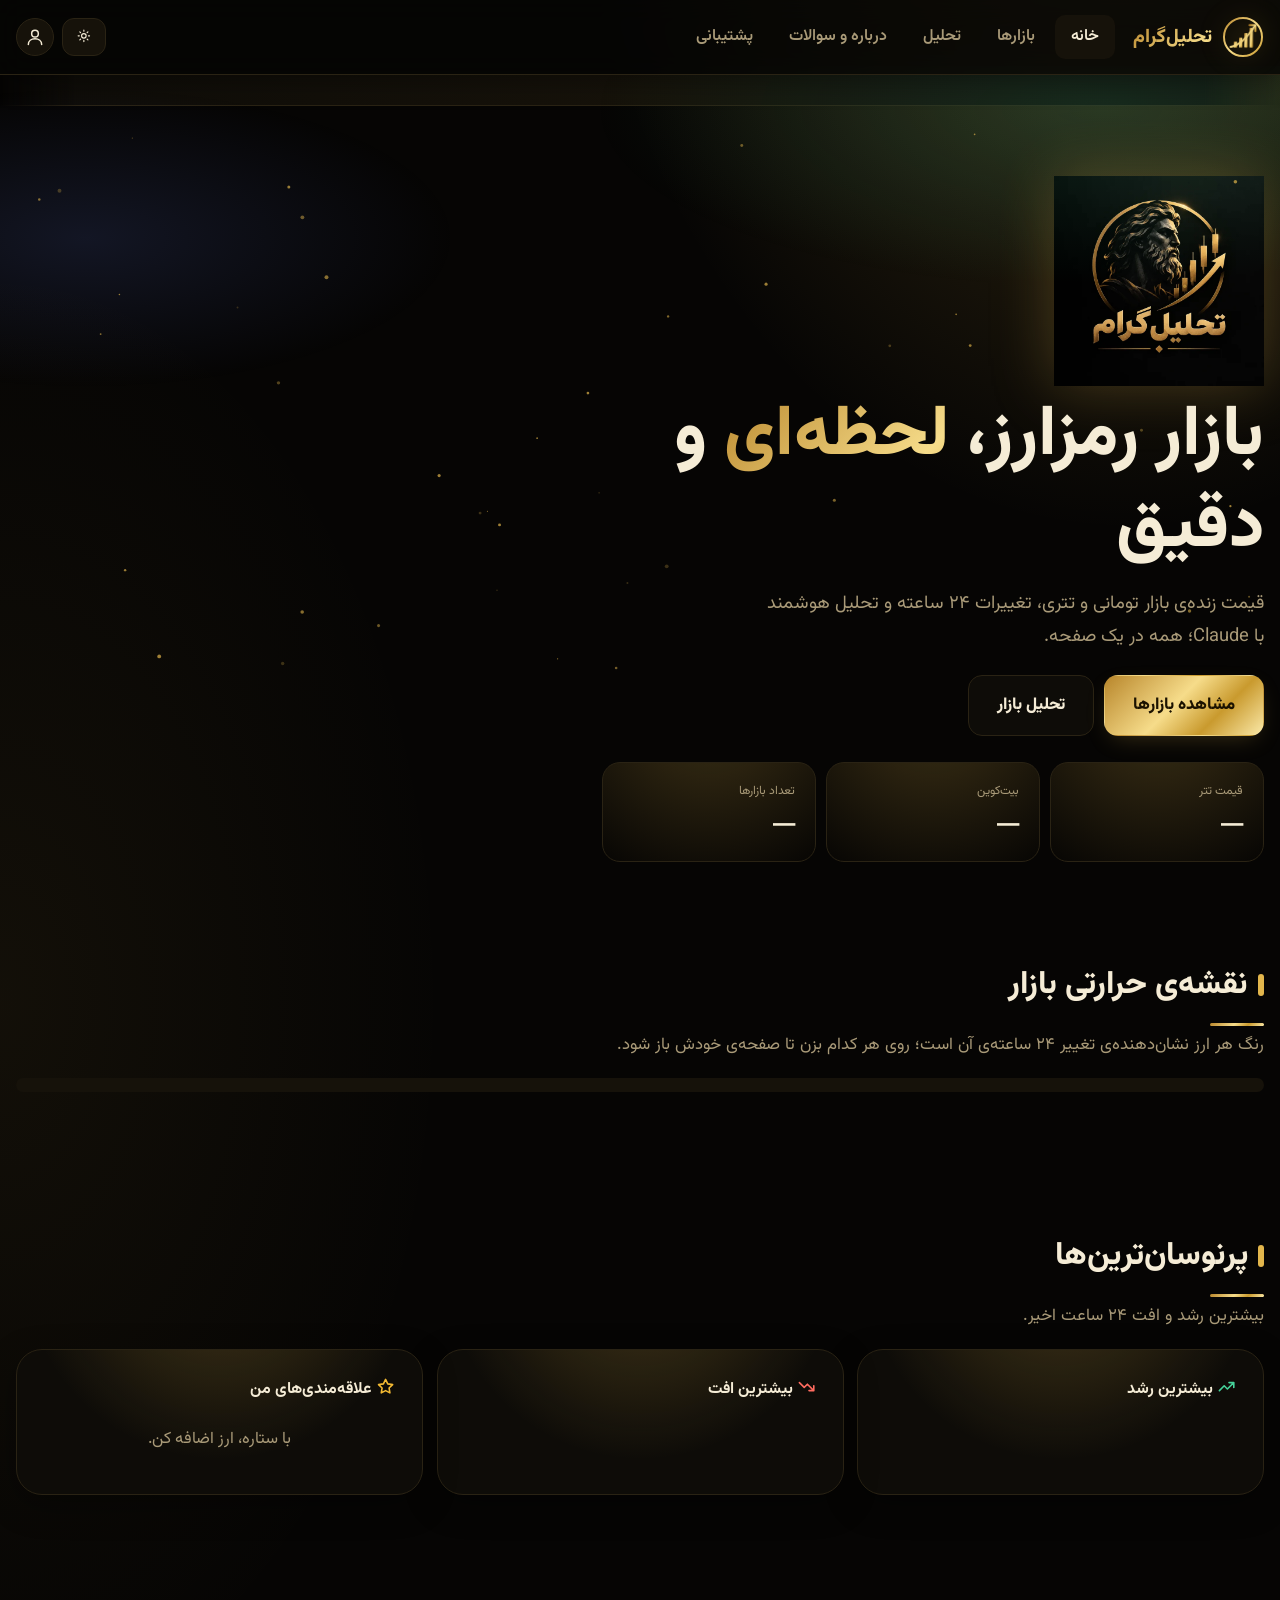
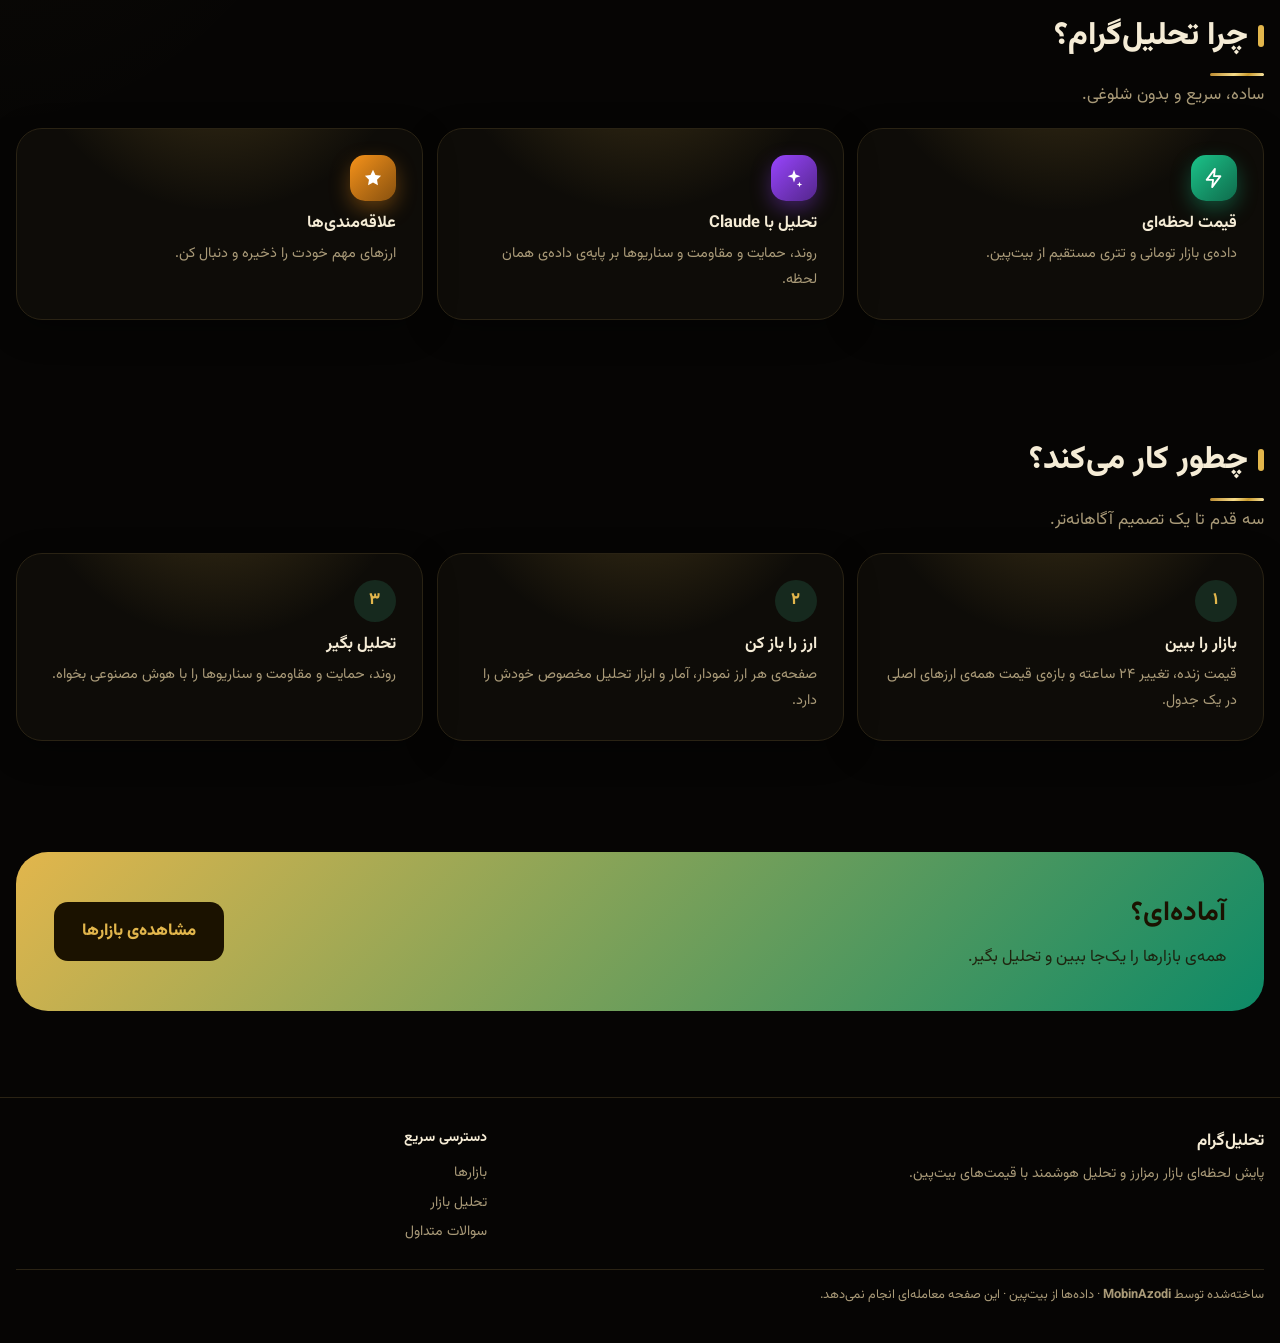
==== commit f28cb081: "Update index.html" ====
--- a/index.html
+++ b/index.html
@@ -26,3 +26,454 @@
   return of(u,o);
 };
 document.addEventListener('DOMContentLoaded',function(){CFG.then(function(c){
+  if(c.banner&&c.banner.on&&c.banner.text){
+    var d=document.createElement('div');d.setAttribute('role','status');
+    d.style.cssText='position:relative;z-index:40;text-align:center;padding:8px 14px;font-weight:700;color:#fff;background:'+(/^#[0-9a-f]{3,8}$/i.test(c.banner.color)?c.banner.color:'#0fae78');
+    d.textContent=c.banner.text;document.body.insertBefore(d,document.body.firstChild);
+  }
+  if(c.hero){var h=document.querySelector('#top h1'),p=document.querySelector('#top h1 + p');
+    if(h&&c.hero.title)h.textContent=c.hero.title;if(p&&c.hero.sub)p.textContent=c.hero.sub;}
+  if(c.faq&&c.faq.length){var f=document.getElementById('faq');
+    if(f){f.querySelectorAll('details').forEach(function(x){x.remove()});
+      c.faq.forEach(function(i){var d=document.createElement('details'),s=document.createElement('summary'),p=document.createElement('p');
+        s.textContent=i.q;p.textContent=i.a;d.appendChild(s);d.appendChild(p);f.appendChild(d)})}}
+})});
+})();
+</script>
+<script>try{document.documentElement.dataset.theme=localStorage.getItem('th')||'dark'}catch(e){document.documentElement.dataset.theme='dark'}</script>
+<link rel="icon" href="data:image/svg+xml,%3Csvg xmlns='http://www.w3.org/2000/svg' viewBox='0 0 64 64'%3E%3Crect width='64' height='64' rx='16' fill='%231bc48a'/%3E%3Cpath d='M16 42l10-12 8 8 14-18' fill='none' stroke='%2304140d' stroke-width='6' stroke-linecap='round' stroke-linejoin='round'/%3E%3C/svg%3E">
+<link rel="stylesheet" media="print" onload="this.media='all'" href="https://fonts.googleapis.com/css2?family=Inter:wght@500;700;800&family=Vazirmatn:wght@400;600;800&display=swap"><noscript><link rel="stylesheet" href="https://fonts.googleapis.com/css2?family=Inter:wght@500;700;800&family=Vazirmatn:wght@400;600;800&display=swap"></noscript>
+<style>
+:root{box-sizing:border-box;padding-top:env(safe-area-inset-top,0px);padding-bottom:env(safe-area-inset-bottom,0px);--bg:#f4f7f9;--sf:#fff;--s2:#edf1f4;--ed:#e0e6eb;--ink:#101b25;--mu:#64748a;--ac:#0fae78;--ai:#fff;--up:#0fae78;--ub:rgba(15,174,120,.14);--dn:#e5485a;--db:rgba(229,72,90,.14);color-scheme:light}
+:root[data-theme=dark]{--bg:#080b0e;--sf:#11171c;--s2:#1a2229;--ed:#232d36;--ink:#eaf0f3;--mu:#8a96a2;--ac:#1bc48a;--ai:#04140d;--up:#1bc48a;--ub:rgba(27,196,138,.16);--dn:#ff5c6a;--db:rgba(255,92,106,.16);color-scheme:dark}
+html{scroll-behavior:smooth;scroll-padding-top:calc(76px + env(safe-area-inset-top,0px))}
+*,*::before,*::after{box-sizing:border-box}
+body{margin:0;background:var(--bg);color:var(--ink);font:15px/1.8 "Vazirmatn",Tahoma,sans-serif;overflow-x:hidden}
+body::before{content:"";position:fixed;inset:0 0 auto;height:env(safe-area-inset-top,0px);z-index:31;background:var(--bg)}
+.w{max-width:1180px;margin:0 auto;padding:0 16px}
+a{color:inherit;text-decoration:none}
+button{font:inherit;color:var(--ink);cursor:pointer;border:1px solid var(--ed);background:var(--s2);border-radius:12px;padding:7px 14px;transition:transform .15s,background .2s,border-color .2s}
+button:active{transform:scale(.95)}button:disabled{opacity:.5}
+:focus-visible{outline:2px solid var(--ac);outline-offset:2px}
+.btn{display:inline-block;border-radius:14px;padding:11px 22px;font-weight:800;border:1px solid var(--ed);background:var(--sf)}
+.btn.pri,button.pri{background:var(--ac);border-color:var(--ac);color:var(--ai);font-weight:800}
+input,textarea,select{font:inherit;color:var(--ink);background:var(--s2);border:1px solid var(--ed);border-radius:12px;padding:10px 12px;width:100%}
+input:focus,textarea:focus,select:focus{border-color:var(--ac)}
+.hd{position:sticky;top:env(safe-area-inset-top,0px);z-index:30;background:color-mix(in srgb,var(--bg) 80%,transparent);backdrop-filter:blur(14px);border-bottom:1px solid var(--ed)}
+.hdi{display:flex;align-items:center;gap:18px;height:64px}
+.lg{display:flex;align-items:center;gap:10px;font-weight:800;font-size:1.15rem}.lg b{width:36px;height:36px;border-radius:12px;background:var(--ac);color:var(--ai);display:grid;place-items:center}
+.nv{display:flex;gap:4px;margin-inline-end:auto}.nv a{padding:6px 12px;border-radius:10px;color:var(--mu);font-weight:600}.nv a:hover{color:var(--ink);background:var(--s2)}
+.stt{display:flex;align-items:center;gap:8px;font-size:.78rem;color:var(--mu)}
+.dot{position:relative;width:8px;height:8px;border-radius:50%;background:var(--mu);display:inline-block}.dot.live{background:var(--up)}.dot.live::after{content:"";position:absolute;inset:0;border-radius:50%;background:var(--up);animation:rip 1.8s infinite}.dot.bad{background:var(--dn)}
+.tape{overflow:hidden;border-bottom:1px solid var(--ed);background:var(--sf);white-space:nowrap}
+.tt{display:inline-flex;gap:34px;padding:8px 0;animation:mq 60s linear infinite}.tape:hover .tt{animation-play-state:paused}
+.ti{display:inline-flex;gap:8px;align-items:center;font-size:.85rem}.ti b{font-family:Inter,sans-serif;font-weight:700;direction:ltr}
+.hero{display:grid;grid-template-columns:1.1fr .9fr;gap:30px;align-items:center;padding:54px 16px 30px}
+.hero h1{font-size:clamp(2rem,5vw,3.3rem);line-height:1.3;margin:0 0 12px;font-weight:800}.hero h1 em{font-style:normal;color:var(--ac)}
+.hero p{color:var(--mu);margin:0 0 22px;max-width:46ch;font-size:1.02rem}.cta{display:flex;gap:10px;flex-wrap:wrap}
+.stats{display:grid;grid-template-columns:repeat(3,1fr);gap:10px;margin-top:26px}
+.sc{background:var(--sf);border:1px solid var(--ed);border-radius:16px;padding:12px 14px}.sc span{display:block;color:var(--mu);font-size:.76rem}.sc b{font-family:Inter,sans-serif;font-size:1.05rem}
+.hc{display:grid;gap:12px}
+.hk{display:flex;align-items:center;gap:12px;background:var(--sf);border:1px solid var(--ed);border-radius:20px;padding:14px 16px;cursor:pointer;animation:fl 5s ease-in-out infinite;text-align:start;width:100%}
+.hk:nth-child(2){animation-delay:-1.6s;margin-inline-start:22px}.hk:nth-child(3){animation-delay:-3.2s}.hk:hover{border-color:var(--ac)}
+.hk .nm{flex:1}.hk .px{font-size:1.15rem}
+.sec{padding:34px 16px}.sec h2{font-size:1.5rem;margin:0 0 4px;font-weight:800}.sec>p{color:var(--mu);margin:0 0 18px}
+.card{background:var(--sf);border:1px solid var(--ed);border-radius:22px;padding:16px}
+.bar{display:flex;gap:10px;flex-wrap:wrap;align-items:center;margin-bottom:12px}
+.seg{display:inline-grid;grid-auto-flow:column;background:var(--s2);border-radius:13px;padding:4px}.seg button{border:0;background:none;color:var(--mu);font-weight:600;border-radius:10px}.seg button[aria-pressed=true]{background:var(--ac);color:var(--ai)}
+.tabs{display:flex;gap:6px;overflow-x:auto;scrollbar-width:none}.tabs button{border-radius:99px;background:none;border-color:transparent;color:var(--mu);white-space:nowrap}.tabs button[aria-pressed=true]{color:var(--ac);border-color:var(--ac);background:var(--ub);font-weight:600}
+.srch{flex:1;min-width:180px}
+.th,.rw{display:grid;grid-template-columns:30px 1.8fr 1.4fr 110px 1.2fr 80px;align-items:center;gap:10px}
+.th{color:var(--mu);font-size:.8rem;padding:6px 4px;border-bottom:1px solid var(--ed)}
+.rw{padding:12px 4px;border-bottom:1px solid var(--ed);cursor:pointer;border-radius:12px;animation:up .45s both;animation-delay:var(--d,0ms);transition:background .15s,transform .12s}.rw:hover{background:var(--s2)}.rw:active{transform:scale(.99)}.rw:last-child{border:0}
+.cn{display:flex;align-items:center;gap:10px;min-width:0}.nm{line-height:1.35;min-width:0}.nm b{display:block;font-weight:600}.nm small{color:var(--mu);font-family:Inter,sans-serif;font-size:.72rem}
+.ic{position:relative;overflow:hidden;width:38px;height:38px;border-radius:50%;display:grid;place-items:center;color:#fff;font-size:1.15rem;font-weight:800;flex:none}.ic.t{font-size:.62rem}.ic::after{content:"";position:absolute;inset:0;background:linear-gradient(145deg,rgba(255,255,255,.3),transparent 55%)}
+.px{direction:ltr;text-align:right;font-family:Inter,"Vazirmatn",sans-serif;font-weight:700;font-variant-numeric:tabular-nums}
+.pill{justify-self:start;border-radius:9px;padding:1px 9px;font-family:Inter,sans-serif;font-size:.78rem;font-weight:700;direction:ltr;background:var(--s2);color:var(--mu)}.pill.u{background:var(--ub);color:var(--up)}.pill.d{background:var(--db);color:var(--dn)}.pill.pp{animation:pop .4s}
+.rg{position:relative;height:5px;border-radius:3px;background:linear-gradient(90deg,var(--dn),var(--ed) 50%,var(--up));direction:ltr}.rg i{position:absolute;top:-4px;width:4px;height:13px;border-radius:2px;background:var(--ink);transform:translateX(-50%);transition:left .6s}
+.st{border:0;background:none;color:var(--mu);font-size:1.1rem;padding:0}.st.on{color:#f2b932}
+.fu,.fd{border-radius:6px;animation:fx .9s ease-out}.fu{--c:var(--ub)}.fd{--c:var(--db)}
+.sk{display:inline-block;min-width:90px;height:14px;border-radius:7px;color:transparent;background:linear-gradient(90deg,var(--s2),var(--ed),var(--s2));background-size:200% 100%;animation:sh 1.2s linear infinite}
+.sp{stroke-dasharray:1;animation:dr 1.1s ease-out}
+.more{width:100%;margin-top:10px}.ph{color:var(--mu);text-align:center;padding:26px 0}
+.g3{display:grid;grid-template-columns:repeat(3,1fr);gap:14px}
+.mv .row{display:flex;align-items:center;gap:10px;padding:9px 0;border-bottom:1px solid var(--ed);cursor:pointer}.mv .row:last-child{border:0}.mv h3{margin:0 0 6px;font-size:1rem}
+.cv{display:grid;grid-template-columns:1fr 1fr;gap:12px}.cv label{font-size:.8rem;color:var(--mu);display:block}.cv input{direction:ltr;text-align:left}
+.ft{display:grid;grid-template-columns:repeat(4,1fr);gap:14px}.ft .card b{display:block;margin:8px 0 2px}.ft .card p{margin:0;color:var(--mu);font-size:.9rem}.ft .ic{font-size:1.3rem}
+details{background:var(--sf);border:1px solid var(--ed);border-radius:16px;padding:12px 16px;margin-bottom:10px}summary{cursor:pointer;font-weight:700}details p{margin:8px 0 0;color:var(--mu)}
+footer{border-top:1px solid var(--ed);margin-top:30px;padding:28px 0 36px;color:var(--mu);font-size:.88rem}.fg{display:flex;gap:30px;flex-wrap:wrap;justify-content:space-between}footer a{color:var(--ac)}
+.dr{position:fixed;inset:0;z-index:40;display:none}.dr.on{display:block}.ov{position:absolute;inset:0;background:rgba(0,0,0,.55);animation:fi .25s}
+.pn{position:absolute;top:0;bottom:0;inset-inline-end:0;width:min(540px,100%);background:var(--bg);border-inline-start:1px solid var(--ed);overflow:auto;padding:calc(16px + env(safe-area-inset-top,0px)) 16px calc(24px + env(safe-area-inset-bottom,0px));animation:sl .35s cubic-bezier(.2,.8,.2,1)}
+.dh{display:flex;align-items:center;gap:10px;margin-bottom:12px}.dh .nm{flex:1;font-size:1.05rem}
+.big{font-size:2.2rem;font-weight:800;direction:ltr;text-align:right;font-family:Inter,"Vazirmatn",sans-serif;line-height:1.2}
+.gr{display:grid;grid-template-columns:1fr 1fr;gap:8px;margin:12px 0}.gr div{background:var(--sf);border:1px solid var(--ed);border-radius:14px;padding:8px 12px}.gr span{display:block;color:var(--mu);font-size:.72rem}.gr b{display:block;direction:ltr;text-align:right;font-family:Inter,"Vazirmatn",sans-serif}
+.ch{direction:ltr;background:var(--sf);border:1px solid var(--ed);border-radius:18px;overflow:hidden;margin-top:10px}.ch svg{display:block;width:100%;height:auto}
+.chips{display:flex;gap:6px;flex-wrap:wrap;margin:8px 0}.chips button{border-radius:99px;font-size:.82rem}
+textarea{min-height:66px;resize:vertical}.out{margin-top:12px;overflow-wrap:anywhere;overflow-anchor:none}.out p{margin:0 0 .6em}.out ul{margin:0 0 .7em;padding-inline-start:1.2em}.err{color:var(--dn)}
+.out.live::after{content:"";display:inline-block;width:7px;height:15px;background:var(--ac);vertical-align:middle;margin-inline-start:3px;animation:bl .8s steps(2) infinite}
+.spark{display:inline-block;color:var(--ac);animation:spin 5s linear infinite}
+.rv{opacity:0;transform:translateY(26px);transition:opacity .7s,transform .7s}.rv.in{opacity:1;transform:none}
+@keyframes up{from{opacity:0;transform:translateY(12px)}}@keyframes fi{from{opacity:0}}@keyframes sl{from{transform:translateX(-40px);opacity:0}}
+@keyframes pop{0%{transform:scale(.6);opacity:0}60%{transform:scale(1.12)}100%{transform:scale(1)}}@keyframes fx{0%{background:var(--c)}100%{background:transparent}}
+@keyframes sh{to{background-position:-200% 0}}@keyframes dr{from{stroke-dashoffset:1}}@keyframes rip{to{transform:scale(3.2);opacity:0}}@keyframes spin{to{transform:rotate(360deg)}}@keyframes bl{50%{opacity:0}}
+@keyframes mq{to{transform:translateX(50%)}}@keyframes fl{50%{transform:translateY(-8px)}}
+@media(max-width:880px){.hero{grid-template-columns:1fr;padding-top:30px}.nv{display:none}.hdi{gap:10px}.stt{margin-inline-start:auto}.g3,.ft{grid-template-columns:1fr 1fr}.hk:nth-child(2){margin:0}}
+@media(max-width:700px){.th{display:none}.rw{grid-template-columns:28px 1fr auto;grid-template-areas:"s c p" "s c d"}.rw>.st{grid-area:s}.rw>.cn{grid-area:c}.rw>.px{grid-area:p;text-align:left}.rw>.pill{grid-area:d;justify-self:end}.rw>.rg,.rw>.spk{display:none}.g3,.ft,.cv{grid-template-columns:1fr}.stats{grid-template-columns:1fr 1fr 1fr}.sc b{font-size:.85rem}}
+.ach{display:flex;gap:6px;flex-wrap:wrap}.ach button{border-radius:99px;font-family:Inter,sans-serif;font-size:.85rem}.ach button[aria-pressed=true]{background:var(--ub);border-color:var(--ac);color:var(--ac)}
+.fm label{display:block;font-size:.8rem;color:var(--mu);margin:8px 0 2px}.tk{border-bottom:1px solid var(--ed);padding:8px 0}.tk p{margin:2px 0;color:var(--mu);font-size:.85rem}
+@media(max-width:880px){#support .g3{grid-template-columns:1fr!important}}
+.i{width:1.2em;height:1.2em;fill:none;stroke:currentColor;stroke-width:2;stroke-linecap:round;stroke-linejoin:round;vertical-align:-.22em;flex:none}.i.f{fill:currentColor;stroke:none}
+.st .i{width:1.35em;height:1.35em}.st.on .i{fill:currentColor}.lg b .i{width:20px;height:20px}#theme .i{width:1.1em;height:1.1em}
+.ic img{position:absolute;inset:0;width:100%;height:100%;object-fit:cover;border-radius:50%;opacity:0;transition:opacity .3s}
+.fi{width:46px;height:46px;border-radius:15px;display:grid;place-items:center;color:#fff;background:linear-gradient(135deg,var(--c),color-mix(in srgb,var(--c) 55%,#000));box-shadow:0 8px 20px color-mix(in srgb,var(--c) 35%,transparent)}.fi .i{width:22px;height:22px}
+.hero{position:relative}.hero::before{content:"";position:absolute;inset:-40px -20px auto;height:430px;z-index:-1;background:radial-gradient(55% 60% at 85% 10%,var(--ub),transparent 70%),radial-gradient(40% 50% at 8% 40%,rgba(98,126,234,.14),transparent 70%)}
+.hero h1 em{background:linear-gradient(90deg,var(--ac),#6be3c3,var(--ac));background-size:200% 100%;-webkit-background-clip:text;background-clip:text;color:transparent;animation:gs 5s linear infinite}@keyframes gs{to{background-position:-200% 0}}
+.card{box-shadow:0 10px 32px rgba(15,30,45,.07)}:root[data-theme=dark] .card{box-shadow:0 10px 32px rgba(0,0,0,.35)}
+.sec h2::before{content:"";display:inline-block;width:6px;height:22px;border-radius:3px;background:var(--ac);margin-inline-end:10px;vertical-align:-3px}
+.th{background:var(--s2);border-radius:12px;border-bottom:0;padding:8px 10px;margin-bottom:4px}
+.btn:hover,button.pri:hover{box-shadow:0 8px 22px var(--ub);transform:translateY(-1px)}
+.sc{background:linear-gradient(160deg,var(--sf),var(--s2))}
+.net{display:flex;gap:10px;align-items:center;background:var(--db);border-radius:14px;padding:12px 14px;margin-bottom:12px}.net[hidden]{display:none}.net span{flex:1}
+.totop{position:fixed;bottom:calc(18px + env(safe-area-inset-bottom,0px));inset-inline-start:16px;z-index:25;width:44px;height:44px;border-radius:50%;display:grid;place-items:center;padding:0;background:var(--ac);color:var(--ai);border:0;opacity:0;pointer-events:none;transform:translateY(10px);transition:.3s}.totop.on{opacity:1;pointer-events:auto;transform:none}
+.fcols{display:grid;grid-template-columns:1.4fr 1fr 1fr;gap:24px}.fcols h4{margin:0 0 8px;color:var(--ink)}.fcols a{display:block;color:var(--mu);padding:2px 0}.fcols a:hover{color:var(--ac)}.cp{border-top:1px solid var(--ed);margin-top:22px;padding-top:14px;font-size:.8rem}
+.pn{backdrop-filter:blur(8px)}
+@media(max-width:880px){.nv{display:flex!important;order:3;width:100%;overflow-x:auto;margin:0;padding:0 0 8px;scrollbar-width:none}.nv a{white-space:nowrap}.hdi{flex-wrap:wrap;height:auto;padding-top:8px;gap:6px 10px}.fcols{grid-template-columns:1fr}}
+.ic svg{position:absolute;inset:0;width:100%;height:100%}.ic{box-shadow:0 4px 12px rgba(0,0,0,.22)}.ti .ic{width:22px;height:22px;box-shadow:none}
+.pg{}#tpage{min-height:60vh}
+.back{display:inline-flex;align-items:center;gap:6px;color:var(--ac);font-weight:600;margin-bottom:10px}.back .i{transform:rotate(-90deg)}
+.tkg{display:grid;grid-template-columns:1.2fr .8fr;gap:14px}@media(max-width:880px){.tkg{grid-template-columns:1fr}}
+.ft{grid-template-columns:repeat(3,1fr)}@media(max-width:880px){.ft{grid-template-columns:1fr}}
+.fcols{grid-template-columns:1.6fr 1fr}
+.hero h1{font-size:clamp(2.2rem,5.6vw,3.7rem)}.sec{padding:46px 16px}.card{border-radius:26px;padding:20px}
+.rw{padding:14px 10px}.rw:hover{background:linear-gradient(90deg,transparent,var(--s2))}.mv .row{padding:11px 6px;border-radius:12px}.mv .row:hover{background:var(--s2)}
+.tape{-webkit-mask-image:linear-gradient(90deg,transparent,#000 6%,#000 94%,transparent);mask-image:linear-gradient(90deg,transparent,#000 6%,#000 94%,transparent)}
+.sc b{font-size:1.2rem}.sc{border-radius:18px;padding:14px 16px}
+.btn.pri{box-shadow:0 10px 26px var(--ub)}.seg{box-shadow:inset 0 0 0 1px var(--ed)}
+.hd{box-shadow:0 6px 24px rgba(0,0,0,.06)}:root[data-theme=dark] .hd{box-shadow:0 6px 24px rgba(0,0,0,.35)}
+.pn{background:linear-gradient(180deg,var(--s2),var(--bg) 220px)}.dh .ic{width:48px;height:48px}
+body{font-size:16.5px}.w{max-width:1320px}
+.hdi{height:74px}.lg{font-size:1.3rem}.lg b{width:42px;height:42px;border-radius:14px}
+.nv a{padding:8px 16px;font-size:1rem}.nv a[aria-current=page]{color:var(--ink);background:var(--s2)}
+.pgh{display:none!important}
+[data-p]:not(.rv):not(.pgh){animation:pgin .45s both}@keyframes pgin{from{opacity:0;transform:translateY(14px)}}
+.hero{padding:70px 16px 40px;gap:44px}.hero h1{font-size:clamp(2.5rem,6.4vw,4.4rem)}.hero p{font-size:1.15rem;max-width:50ch}
+.btn{padding:14px 28px;font-size:1.05rem}.sc{padding:18px 20px}.sc b{font-size:1.4rem}.hk{padding:18px 20px}.hk .px{font-size:1.3rem}
+.sec{padding:56px 16px}.sec h2{font-size:2rem}.sec>p{font-size:1.05rem}.card{padding:26px}
+.rw{padding:16px 12px}.ic{width:46px;height:46px}.nm b{font-size:1.05rem}.px{font-size:1.1rem}.pill{font-size:.85rem;padding:2px 11px}.th{font-size:.9rem}.ti .ic{width:22px;height:22px}
+.heat{display:grid;grid-template-columns:repeat(auto-fill,minmax(180px,1fr));gap:12px}
+.ht{display:grid;grid-template-columns:auto 1fr;gap:2px 10px;align-items:center;text-align:start;padding:16px;border-radius:22px;border:1px solid var(--ed);background:var(--sf);color:var(--ink);transition:transform .2s,box-shadow .2s,background .6s}
+.ht:hover{transform:translateY(-3px);box-shadow:0 12px 28px rgba(0,0,0,.2)}.ht .ic{grid-row:1/span 2;width:42px;height:42px}.ht b{font-family:Inter,sans-serif}
+.ht .hp{grid-column:1/-1;direction:ltr;text-align:right;font-family:Inter,"Vazirmatn",sans-serif;font-weight:700;margin-top:6px}.ht .pill{grid-column:1/-1;justify-self:start;background:rgba(0,0,0,.2);color:#fff}
+.brd{display:flex;height:14px;border-radius:99px;overflow:hidden;background:var(--s2);margin-bottom:6px;direction:ltr}.bu{background:var(--up);transition:width .8s}.bd{background:var(--dn);transition:width .8s}
+.brl{display:flex;justify-content:space-between;color:var(--mu);font-size:.88rem;margin-bottom:18px}
+.num{width:42px;height:42px;border-radius:50%;display:grid;place-items:center;background:var(--ub);color:var(--ac);font-weight:800;margin-bottom:8px}
+.cta2{display:flex;align-items:center;justify-content:space-between;gap:20px;flex-wrap:wrap;padding:38px;border-radius:32px;background:linear-gradient(135deg,var(--ac),#0d8a67);color:var(--ai)}.cta2 h3{margin:0 0 4px;font-size:1.7rem}.cta2 p{margin:0;opacity:.85}.cta2 .btn{background:var(--ai);color:var(--ac);border:0}
+.coinpg .pn{position:static;width:auto;overflow:visible;animation:none;border:0;background:none;padding:0;backdrop-filter:none;display:grid;grid-template-columns:1.55fr 1fr;gap:0 26px;align-items:start}
+.coinpg .pn>*{grid-column:1}.coinpg .pn>.card{grid-column:2;grid-row:1/span 7}
+@media(max-width:980px){.coinpg .pn{display:block}}
+.dh .bk{width:46px;height:46px;border-radius:14px;padding:0;display:grid;place-items:center}.big{font-size:3rem}
+@media(max-width:700px){body{font-size:16px}.hero{padding-top:34px}.sec{padding:36px 14px}.card{padding:18px}.big{font-size:2.3rem}.heat{grid-template-columns:1fr 1fr}.cta2{padding:24px}}
+@media(prefers-reduced-motion:reduce){*,*::before,*::after{animation:none!important;transition:none!important}.rv{opacity:1;transform:none}}
+</style>
+<link rel="stylesheet" href="/theme.css?v=20261016">
+</head>
+<body>
+<svg width="0" height="0" style="position:absolute" aria-hidden="true"><defs><linearGradient id="acg" x1="0" y1="0" x2="1" y2="1"><stop offset="0" stop-color="#b8862b"/><stop offset=".5" stop-color="#f6dc8a"/><stop offset="1" stop-color="#c99a2e"/></linearGradient></defs></svg>
+<svg width="0" height="0" style="position:absolute" aria-hidden="true"><defs>
+<symbol id="i-bolt" viewBox="0 0 24 24"><path d="M13 2L4 14h7l-1 8 9-12h-7z"/></symbol>
+<symbol id="i-spark" viewBox="0 0 24 24"><path d="M12 3l1.8 5.2L19 10l-5.2 1.8L12 17l-1.8-5.2L5 10l5.2-1.8zM18 16l.8 2.2L21 19l-2.2.8L18 22l-.8-2.2L15 19l2.2-.8z"/></symbol>
+<symbol id="i-swap" viewBox="0 0 24 24"><path d="M7 7h13l-3-3M17 17H4l3 3"/></symbol>
+<symbol id="i-star" viewBox="0 0 24 24"><path d="M12 3l2.7 5.6 6.1.9-4.4 4.3 1 6.1L12 17l-5.4 2.9 1-6.1L3.2 9.5l6.1-.9z"/></symbol>
+<symbol id="i-up" viewBox="0 0 24 24"><path d="M3 17l6-6 4 4 8-8M15 7h6v6"/></symbol>
+<symbol id="i-down" viewBox="0 0 24 24"><path d="M3 7l6 6 4-4 8 8M15 17h6v-6"/></symbol>
+<symbol id="i-clock" viewBox="0 0 24 24"><path d="M12 7v5l3 2M12 3a9 9 0 100 18 9 9 0 000-18z"/></symbol>
+<symbol id="i-top" viewBox="0 0 24 24"><path d="M12 19V5M5 12l7-7 7 7"/></symbol>
+<symbol id="i-sun" viewBox="0 0 24 24"><path d="M12 8a4 4 0 100 8 4 4 0 000-8zM12 2v2M12 20v2M4.9 4.9l1.4 1.4M17.7 17.7l1.4 1.4M2 12h2M20 12h2M4.9 19.1l1.4-1.4M17.7 6.3l1.4-1.4"/></symbol>
+</defs></svg>
+<header class="hd"><div class="w hdi">
+ <a class="lg" href="#/"><b><svg viewBox="0 0 64 64" aria-hidden="true"><circle cx="32" cy="32" r="29" fill="none" stroke="url(#acg)" stroke-width="3"/><g fill="url(#acg)"><rect class="cn" x="18" y="39" width="5" height="9" rx="1"/><rect class="cn" x="26" y="33" width="5" height="15" rx="1"/><rect class="cn" x="34" y="26" width="5" height="22" rx="1"/><rect class="cn" x="42" y="18" width="5" height="30" rx="1"/></g><path class="ar" pathLength="1" d="M13 47C26 45 37 35 50 15" fill="none" stroke="url(#acg)" stroke-width="3" stroke-linecap="round"/><path class="ah" d="M42 14h9v9" fill="none" stroke="url(#acg)" stroke-width="3" stroke-linecap="round" stroke-linejoin="round"/></svg></b><span class="bn">تحلیل‌گرام</span></a>
+ <nav class="nv"><a href="#/" data-r="home">خانه</a><a href="#/markets" data-r="markets">بازارها</a><a href="#/analysis" data-r="analysis">تحلیل</a><a href="#/about" data-r="about">درباره و سوالات</a><a href="#/support" data-r="support">تیکت</a></nav>
+ <div class="stt"><i class="dot" id="dot"></i><span id="stx">در حال اتصال…</span><button id="theme" aria-label="تغییر تم"><svg class="i"><use href="#i-sun"/></svg></button></div>
+</div></header>
+<div class="tape" aria-hidden="true"><div class="tt" id="tape"></div></div>
+
+<section class="w hero pg" id="top" data-p="home">
+ <div class="rv"><h1>بازار رمزارز، <em>لحظه‌ای</em> و دقیق</h1>
+ <p>قیمت زنده‌ی بازار تومانی و تتری، تغییرات ۲۴ ساعته و تحلیل هوشمند با Claude؛ همه در یک صفحه.</p>
+ <div class="cta"><a class="btn pri" href="#/markets">مشاهده بازارها</a><a class="btn" href="#/analysis">تحلیل بازار</a></div>
+ <div class="stats"><div class="sc"><span>قیمت تتر</span><b id="s1">—</b></div><div class="sc"><span>بیت‌کوین</span><b id="s2">—</b></div><div class="sc"><span>تعداد بازارها</span><b id="s3">—</b></div></div></div>
+ <div class="hc" id="hero"></div>
+</section>
+
+<section class="w sec rv pg" id="markets" data-p="markets"><h2>بازار ارزهای دیجیتال</h2><p>قیمت‌ها هر چند ثانیه از بیت‌پین تازه می‌شود. روی هر ارز بزن تا جزئیات و تحلیل باز شود.</p>
+ <div class="card">
+  <div class="bar"><div class="seg cs" id="cseg"><button data-c="tmn" aria-pressed="true">تومان</button><button data-c="usdt" aria-pressed="false">تتر</button></div>
+   <div class="tabs" id="ftabs"><button data-f="all" aria-pressed="true">همه</button><button data-f="fav" aria-pressed="false"><svg class="i"><use href="#i-star"/></svg> علاقه‌مندی</button><button data-f="up" aria-pressed="false">پرسود</button><button data-f="down" aria-pressed="false">نزولی</button></div>
+   <input class="srch" id="q" placeholder="جستجوی ارز یا نماد، مثل BTC" aria-label="جستجو"></div>
+  <div class="net" id="net" hidden><svg class="i"><use href="#i-clock"/></svg><span id="nett"></span><button class="pri" id="retry">تلاش دوباره</button></div>
+  <div class="th"><span></span><span>ارز</span><span>آخرین قیمت</span><span>تغییر ۲۴ساعته</span><span>بازه ۲۴ساعته</span><span>روند</span></div>
+  <div id="list"></div><button class="more" id="more" hidden></button>
+ </div></section>
+
+<section class="w sec rv pg" id="heat" data-p="home"><h2>نقشه‌ی حرارتی بازار</h2><p>رنگ هر ارز نشان‌دهنده‌ی تغییر ۲۴ ساعته‌ی آن است؛ روی هر کدام بزن تا صفحه‌ی خودش باز شود.</p><div class="brd"><div class="bu" id="bu"></div><div class="bd" id="bd"></div></div><div class="brl"><span id="bul"></span><span id="bdl"></span></div><div class="heat" id="heatg"></div></section>
+<section class="w sec rv pg" id="movers" data-p="home"><h2>پرنوسان‌ترین‌ها</h2><p>بیشترین رشد و افت ۲۴ ساعت اخیر.</p>
+ <div class="g3"><div class="card mv"><h3><svg class="i" style="color:var(--up)"><use href="#i-up"/></svg> بیشترین رشد</h3><div id="mvu"></div></div><div class="card mv"><h3><svg class="i" style="color:var(--dn)"><use href="#i-down"/></svg> بیشترین افت</h3><div id="mvd"></div></div><div class="card mv"><h3><svg class="i" style="color:#f2b932"><use href="#i-star"/></svg> علاقه‌مندی‌های من</h3><div id="mvf"><div class="ph" style="padding:14px 0">با ستاره، ارز اضافه کن.</div></div></div></div></section>
+
+<section class="w sec rv pg" id="analysis" data-p="analysis"><h2>تحلیل بازار با Claude</h2><p>چند ارز را انتخاب کن و مقایسه کن، یا کل بازار و علاقه‌مندی‌هایت را تحلیل کن.</p>
+ <div class="card"><div class="ph" style="padding:0 0 6px;text-align:start;font-size:.85rem">ارزها را انتخاب کن (اختیاری):</div><div class="ach" id="ach"></div>
+  <textarea id="mq" maxlength="400" placeholder="سؤال یا هدف (اختیاری)…" aria-label="سؤال" style="margin-top:10px"></textarea>
+  <div class="bar" style="margin-top:10px"><button class="pri" id="msel" disabled>تحلیل و مقایسه‌ی انتخاب‌شده‌ها</button><button id="mmkt" disabled>تحلیل کل بازار</button><button id="mfav" disabled>تحلیل علاقه‌مندی‌ها</button><button id="mstop" hidden>توقف</button></div>
+  <div class="out" id="mout" aria-live="polite"></div>
+  <details id="kbox" style="margin-top:12px"><summary>کلید API برای تحلیل قوی‌تر (Gemini رایگان، Groq رایگان یا Claude)</summary><p>بهترین گزینه‌ی رایگان: کلید Gemini (از aistudio.google.com/apikey؛ شروع با AIza). گزینه‌ی دیگر: کلید رایگان Groq (از console.groq.com؛ شروع با gsk_) یا کلید Claude (شروع با sk-ant-؛ پولی). هر کدام را در کادر زیر بچسبان؛ نوعش خودکار تشخیص داده می‌شود. کلید فقط در همین مرورگر ذخیره می‌شود و مستقیم به همان سرویس می‌رود؛ ممکن است به VPN نیاز داشته باشی.</p><input id="kin" type="password" placeholder="AIza… یا gsk_… یا sk-ant-…" dir="ltr" autocomplete="off" aria-label="کلید API"><div class="bar" style="margin:8px 0 0"><button class="pri" id="ksave">ذخیره‌ی کلید</button><button id="kdel">حذف کلید</button><span id="kst" class="ph" style="padding:0"></span></div></details>
+ </div></section>
+
+
+
+<section class="w sec rv pg" id="why" data-p="home"><h2>چرا تحلیل‌گرام؟</h2><p>ساده، سریع و بدون شلوغی.</p>
+ <div class="ft"><div class="card"><span class="fi" style="--c:#1bc48a"><svg class="i"><use href="#i-bolt"/></svg></span><b>قیمت لحظه‌ای</b><p>داده‌ی بازار تومانی و تتری مستقیم از بیت‌پین.</p></div><div class="card"><span class="fi" style="--c:#9945ff"><svg class="i f"><use href="#i-spark"/></svg></span><b>تحلیل با Claude</b><p>روند، حمایت و مقاومت و سناریوها بر پایه‌ی داده‌ی همان لحظه.</p></div><div class="card"><span class="fi" style="--c:#f7931a"><svg class="i f"><use href="#i-star"/></svg></span><b>علاقه‌مندی‌ها</b><p>ارزهای مهم خودت را ذخیره و دنبال کن.</p></div></div></section>
+<section class="w sec rv pg" id="steps" data-p="home"><h2>چطور کار می‌کند؟</h2><p>سه قدم تا یک تصمیم آگاهانه‌تر.</p><div class="ft"><div class="card"><div class="num">۱</div><b>بازار را ببین</b><p>قیمت زنده، تغییر ۲۴ ساعته و بازه‌ی قیمت همه‌ی ارزهای اصلی در یک جدول.</p></div><div class="card"><div class="num">۲</div><b>ارز را باز کن</b><p>صفحه‌ی هر ارز نمودار، آمار و ابزار تحلیل مخصوص خودش را دارد.</p></div><div class="card"><div class="num">۳</div><b>تحلیل بگیر</b><p>روند، حمایت و مقاومت و سناریوها را با هوش مصنوعی بخواه.</p></div></div></section>
+<section class="w sec rv pg" data-p="home"><div class="cta2"><div><h3>آماده‌ای؟</h3><p>همه‌ی بازارها را یک‌جا ببین و تحلیل بگیر.</p></div><a class="btn" href="#/markets">مشاهده‌ی بازارها</a></div></section>
+
+<section class="w sec rv pg" id="about" data-p="about"><h2>درباره‌ی تحلیل‌گرام</h2><p>یک داشبورد ساده و سریع برای دیدن بازار رمزارز.</p><div class="card"><p style="margin:0 0 10px">تحلیل‌گرام قیمت‌های بازار تومانی و تتری را از بیت‌پین می‌خواند و هر چند ثانیه تازه می‌کند. می‌توانی ارزها را دنبال کنی، نمودار قیمت را ببینی و با هوش مصنوعی تحلیل بگیری.</p><p style="margin:0;color:var(--mu)">علاقه‌مندی‌ها، تاریخچه‌ی قیمت و تیکت‌ها فقط در مرورگر خودت ذخیره می‌شود و برای هیچ‌کس فرستاده نمی‌شود، مگر تیکتی که خودت بفرستی.</p></div></section>
+<section class="w sec rv pg" id="faq" data-p="about"><h2>سوالات متداول</h2><p></p>
+ <details><summary>قیمت‌ها از کجا می‌آید؟</summary><p>از فهرست قیمت عمومی بیت‌پین (بازارهای تومانی و تتری) و هر چند ثانیه تازه می‌شود.</p></details>
+ <details><summary>تحلیل چطور ساخته می‌شود؟</summary><p>داده‌ی لحظه‌ای ارز (قیمت، بالا و پایین ۲۴ساعته، تغییرات و نمودار) برای Claude فرستاده می‌شود و او تحلیل می‌نویسد. کندل‌هایی که داخل برنامه‌ی Claude مستقیم کار می‌کند؛ بیرون از آن با کلید API خودت (بخش تحلیل بازار).</p></details>
+ <details><summary>چرا نمودار تازه شروع شده؟</summary><p>نمودار از قیمت‌هایی ساخته می‌شود که صفحه در زمان باز بودن جمع می‌کند و در مرورگر ذخیره می‌ماند؛ هرچه بیشتر باز باشد، پرتر می‌شود.</p></details>
+ <details><summary>آیا برای خرید و فروش است؟</summary><p>نه. این صفحه فقط برای دیدن قیمت‌ها و تحلیل است و معامله‌ای انجام نمی‌دهد.</p></details></section>
+
+<main class="w sec" id="tpage" data-p="support"><a href="#/markets" class="back"><svg class="i"><use href="#i-top"/></svg> بازگشت به بازار</a>
+ <h2>ارسال تیکت به پشتیبانی</h2><p>اسمت را بنویس و مشکلت را شرح بده. تیکت خودکار برای پشتیبانی ارسال می‌شود و نیازی به ایمیل نیست.</p>
+ <div class="tkg"><div class="card fm"><label for="tn">اسم</label><input id="tn" maxlength="60" autocomplete="name"><label for="tc">راه ارتباطی برای جواب (اختیاری: تلگرام، شماره یا ایمیل)</label><input id="tc" maxlength="80" dir="ltr"><label for="tm">متن تیکت</label><textarea id="tm" maxlength="1500" placeholder="مشکل یا پیشنهادت را بنویس…"></textarea><div class="bar" style="margin:12px 0 0"><button class="pri" id="tsend">ارسال تیکت</button></div><div id="tmsg" aria-live="polite" style="margin-top:8px"></div></div>
+ <div class="card"><b>تیکت‌های من</b><div id="tl"></div></div></div></main>
+
+<main class="w sec coinpg" id="dr" data-p="coin"><div class="pn">
+ <div class="dh"><button id="cl" class="bk" aria-label="بازگشت به بازارها"><svg class="i" style="transform:rotate(90deg)"><use href="#i-top"/></svg></button><span id="dic"></span><div class="nm"><b id="dn"></b><small id="ds"></small></div><button class="st" id="dfav" aria-label="علاقه‌مندی"><svg class="i"><use href="#i-star"/></svg></button></div>
+ <div class="seg cs" style="margin-bottom:12px"><button data-c="tmn" aria-pressed="true">تومان</button><button data-c="usdt" aria-pressed="false">تتر</button></div><div class="big" id="dp">—</div><div style="margin-top:6px"><span class="pill" id="dc">—</span></div>
+ <div class="ch" id="ch"></div><div class="gr" id="stats"></div>
+ <div class="card"><b><svg class="i f spark"><use href="#i-spark"/></svg> تحلیل با Claude</b>
+  <div class="chips" id="chips"><button data-q="روند کوتاه‌مدت چطور است؟">روند</button><button data-q="حمایت و مقاومت مهم کجاست؟">حمایت و مقاومت</button><button data-q="ریسک‌ها و شرط‌های ورود و خروج چیست؟">ریسک</button><button data-q="سناریوهای صعودی و نزولی را بگو.">سناریوها</button></div>
+  <div class="ph" id="ahint" style="padding:6px 0;font-size:.82rem" hidden>بدون Claude یا کلید API، تحلیل با یک سرویس رایگان هوش مصنوعی انجام می‌شود (داده‌ی بازار به آن می‌رود و ممکن است در دسترس نباشد). برای تحلیل خیلی قوی‌تر، کلید رایگان Gemini را در بخش <a href="#/analysis" style="color:var(--ac)">تحلیل بازار</a> وارد کن.</div><textarea id="aq" maxlength="500" placeholder="سؤالت را بنویس یا یک موضوع را بزن…" aria-label="سؤال"></textarea>
+  <div style="display:flex;gap:8px;margin-top:8px"><button class="pri" id="go" disabled>تحلیل کن</button><button id="stop" hidden>توقف</button></div>
+  <div class="out" id="out" aria-live="polite"></div></div>
+</div></main>
+
+
+<footer><div class="w"><div class="fcols"><div><b style="color:var(--ink);font-size:1.05rem">تحلیل‌گرام</b><p style="margin:6px 0">پایش لحظه‌ای بازار رمزارز و تحلیل هوشمند با قیمت‌های بیت‌پین.</p></div><div><h4>دسترسی سریع</h4><a href="#/markets">بازارها</a><a href="#/analysis">تحلیل بازار</a><a href="#/about">سوالات متداول</a></div></div><div class="cp">ساخته‌شده توسط <b>MobinAzodi</b> · داده‌ها از بیت‌پین · این صفحه معامله‌ای انجام نمی‌دهد.</div></div></footer>
+<button class="totop" id="totop" aria-label="بازگشت به بالا"><svg class="i"><use href="#i-top"/></svg></button>
+
+<script>
+(()=>{
+const $=i=>document.getElementById(i),RM=matchMedia('(prefers-reduced-motion:reduce)').matches;
+const fa=new Intl.NumberFormat('fa-IR'),en=(n,d=2)=>n.toLocaleString('en-US',{maximumFractionDigits:d});
+const NM={BTC:'بیت‌کوین',ETH:'اتریوم',USDT:'تتر',SOL:'سولانا',XRP:'ریپل',DOGE:'دوج‌کوین',BNB:'بایننس‌کوین',ADA:'کاردانو',TRX:'ترون',TON:'تون‌کوین',LINK:'چین‌لینک',AVAX:'آوالانچ',DOT:'پولکادات',LTC:'لایت‌کوین',SHIB:'شیبا اینو',UNI:'یونی‌سواپ',XLM:'استلار',ATOM:'کازموس',NEAR:'نییر',APT:'آپتوس',ARB:'آربیتروم',OP:'آپتیمیسم',PEPE:'پپه',AAVE:'آوه',BCH:'بیت‌کوین کش',ETC:'اتریوم کلاسیک',FIL:'فایل‌کوین',INJ:'اینجکتیو',SUI:'سوئی',HBAR:'هدرا',NOT:'نات‌کوین',FLOKI:'فلوکی',USDC:'یو‌اس‌دی‌سی',CRO:'کرونوس'};
+const GL={BTC:'₿',ETH:'Ξ',SOL:'◎',XRP:'✕',DOGE:'Ð',BNB:'◆',ADA:'₳',TRX:'▼',LINK:'⬡',AVAX:'▲',TON:'◈',DOT:'●',LTC:'Ł',BCH:'₿',ETC:'Ξ',XLM:'✱',USDT:'₮',UNI:'◉',ATOM:'⚛'};
+const CL={BCH:'#8dc351',ETC:'#328332',NEAR:'#1b1b1b',NOT:'#16181d',AAVE:'#b6509e',PEPE:'#2f8e58',SUI:'#4da2ff',ATOM:'#2e3148',BTC:'#f7931a',ETH:'#627eea',USDT:'#26a17b',SOL:'#9945ff',XRP:'#346aa9',DOGE:'#c2a633',BNB:'#f3ba2f',ADA:'#0d5fd8',TRX:'#e5092c',TON:'#0098ea',LINK:'#2a5ada',AVAX:'#e84142',DOT:'#e6007a',LTC:'#345d9d',SHIB:'#f00500',UNI:'#ff007a'};
+const PR=['BTC','ETH','USDT','SOL','XRP','DOGE','BNB','TON','TRX','ADA','LINK','AVAX','DOT','LTC','SHIB'];
+const WL=new Set(['BTC','ETH','USDT','BNB','XRP','SOL','DOGE','TRX','ADA','TON','AVAX','SHIB','LINK','DOT','LTC','BCH','UNI','NEAR','ATOM','ETC','SUI','PEPE','NOT','AAVE']);
+const col=s=>CL[s]||`hsl(${[...s].reduce((a,c)=>a*31+c.charCodeAt(0),7)%360} 55% 42%)`;
+const SK='fill="none" stroke="#fff" stroke-width="2.4" stroke-linecap="round" stroke-linejoin="round"',TX=(t,z)=>`<text x="16" y="${z>16?23:21}" text-anchor="middle" font-size="${z}" font-weight="800" font-family="Inter,Arial,sans-serif" fill="#fff">${t}</text>`;
+const BTCP=`<path d="M12 8v16M12 8h6a3.3 3.3 0 0 1 0 6.6h-6M12 14.6h7a3.7 3.7 0 0 1 0 7.4h-7M15 5.5V8M19 5.5V8M15 24v2.5M19 24v2.5" ${SK}/>`,ETHP='<path d="M16 5l7 11.3-7 4.2-7-4.2z" fill="#fff"/><path d="M16 22.4l7-4.2L16 27 9 18.2z" fill="#fff" opacity=".8"/>';
+const LGM={BTC:BTCP,BCH:BTCP,ETH:ETHP,ETC:ETHP,
+USDT:`<path d="M9 9h14M16 9v15" ${SK}/><ellipse cx="16" cy="16.2" rx="7" ry="2.2" ${SK}/>`,
+BNB:'<path d="M16 12.3l3.7 3.7-3.7 3.7-3.7-3.7zM16 6.5l3 3-1.6 1.6L16 9.7l-1.4 1.4-1.6-1.6zM16 25.5l-3-3 1.6-1.6 1.4 1.4 1.4-1.4 1.6 1.6zM6.5 16l3-3 1.6 1.6L9.7 16l1.4 1.4-1.6 1.6zM25.5 16l-3 3-1.6-1.6 1.4-1.4-1.4-1.4 1.6-1.6z" fill="#fff"/>',
+SOL:'<path d="M10.5 9h14l-3 3.4h-14zM7.5 14.3h14l3 3.4h-14zM10.5 19.6h14l-3 3.4h-14z" fill="#fff"/>',
+XRP:`<path d="M8.5 9.5L16 16l7.5-6.5M8.5 22.5L16 16l7.5 6.5" ${SK}/>`,
+DOGE:TX('Ð',19),
+TRX:`<path d="M7.5 9l17 3-8.5 14.5zM7.5 9l9 7 8-4M16 16l-1 10" ${SK} stroke-width="2"/>`,
+ADA:'<g fill="#fff"><circle cx="16" cy="16" r="2.3"/><circle cx="22.5" cy="16" r="1.5"/><circle cx="19.25" cy="21.6" r="1.5"/><circle cx="12.75" cy="21.6" r="1.5"/><circle cx="9.5" cy="16" r="1.5"/><circle cx="12.75" cy="10.4" r="1.5"/><circle cx="19.25" cy="10.4" r="1.5"/><circle cx="25.5" cy="21.5" r="1.1"/><circle cx="16" cy="27" r="1.1"/><circle cx="6.5" cy="21.5" r="1.1"/><circle cx="6.5" cy="10.5" r="1.1"/><circle cx="16" cy="5" r="1.1"/><circle cx="25.5" cy="10.5" r="1.1"/></g>',
+TON:`<path d="M8.5 9.5h15L16 24.5zM16 9.5v15" ${SK}/>`,
+AVAX:'<path d="M16 7l9.5 17h-5.2L16 16.3 11.7 24H6.5z" fill="#fff"/>',
+SHIB:TX('SHIB',9),
+LINK:`<path d="M16 6l8.7 5v10L16 26l-8.7-5V11z" ${SK}/><path d="M16 12l4.3 2.5v5L16 22l-4.3-2.5v-5z" ${SK} stroke-width="1.8"/>`,
+DOT:'<g fill="#fff"><circle cx="16" cy="16" r="3.2"/><circle cx="16" cy="7.5" r="2.2"/><circle cx="16" cy="24.5" r="2.2"/><circle cx="8.6" cy="11.8" r="2.2"/><circle cx="23.4" cy="11.8" r="2.2"/><circle cx="8.6" cy="20.2" r="2.2"/><circle cx="23.4" cy="20.2" r="2.2"/></g>',
+LTC:TX('Ł',20),UNI:TX('U',19),NEAR:TX('N',19),NOT:TX('N',19),PEPE:TX('P',19),AAVE:TX('A',19),
+ATOM:`<g ${SK} stroke-width="1.8"><ellipse cx="16" cy="16" rx="11" ry="4.5"/><ellipse cx="16" cy="16" rx="11" ry="4.5" transform="rotate(60 16 16)"/><ellipse cx="16" cy="16" rx="11" ry="4.5" transform="rotate(120 16 16)"/></g><circle cx="16" cy="16" r="2.2" fill="#fff"/>`,
+SUI:'<path d="M16 6.5c4.5 5.6 7.5 8.7 7.5 12.8a7.5 7.5 0 0 1-15 0c0-4.1 3-7.2 7.5-12.8z" fill="#fff"/>'};
+const CMC={BTC:1,ETH:1027,USDT:825,BNB:1839,XRP:52,SOL:5426,DOGE:74,TRX:1958,ADA:2010,TON:11419,AVAX:5805,SHIB:5994,LINK:1975,DOT:6636,LTC:2,BCH:1831,UNI:7083,NEAR:6535,ATOM:3794,ETC:1321,SUI:20947,PEPE:24478,NOT:28850,AAVE:7278};
+const srcs=s=>{const l=s.toLowerCase(),a=[];if(CMC[s])a.push('https://s2.coinmarketcap.com/static/img/coins/64x64/'+CMC[s]+'.png');a.push('https://assets.coincap.io/assets/icons/'+l+'@2x.png','https://cdn.jsdelivr.net/gh/spothq/cryptocurrency-icons@master/svg/color/'+l+'.svg');return a};
+const ic=s=>`<span class="ic" style="background:${col(s)}"><svg viewBox="0 0 32 32" aria-hidden="true">${LGM[s]||TX(esc(s.slice(0,3)),10)}</svg><img src="${srcs(s)[0]}" data-s="${s}" data-i="0" alt="" decoding="async" referrerpolicy="no-referrer"></span>`;
+const esc=s=>String(s).replace(/[&<>"']/g,c=>({'&':'&amp;','<':'&lt;','>':'&gt;','"':'&quot;',"'":'&#39;'}[c]));
+let FAV={};try{FAV=JSON.parse(localStorage.getItem('fav')||'{}')}catch(e){}
+const saveF=()=>{try{localStorage.setItem('fav',JSON.stringify(FAV))}catch(e){}};
+const T={},SP={},HS={};let ORD=[],CUR='tmn',F='all',Q='',ALL=false,cc=null,AU=0,lastOk=0,sample=null,ctrl=null,BP='https://api.bitpin.ir';
+const pri=t=>CUR==='tmn'?t.pi:t.pu,chg=t=>CUR==='tmn'?t.ci:t.cu;
+const fmt=v=>v==null?'—':CUR==='tmn'?(v>=100?fa.format(Math.round(v)):v.toLocaleString('fa-IR',{maximumFractionDigits:2})):(v>=1000?en(v,2):v>=1?en(v,4):en(v,8));
+const lab=v=>CUR==='tmn'?Math.round(v).toLocaleString('en-US'):(v>=1000?en(v,2):v>=1?en(v,4):en(v,8));
+const pct=x=>x==null?'—':(x>=0?'+':'')+x.toFixed(2)+'٪';
+function tw(el,to,f){const from=el._v;el._v=to;cancelAnimationFrame(el._r);if(from==null||from===to||RM){el.textContent=f(to);return}const t0=performance.now(),st=n=>{const k=Math.min(1,(n-t0)/550),e=1-Math.pow(1-k,3);el.textContent=f(from+(to-from)*e);if(k<1)el._r=requestAnimationFrame(st)};el._r=requestAnimationFrame(st)}
+function fl(el,d){el.classList.remove('fu','fd');void el.offsetWidth;el.classList.add(d>0?'fu':'fd')}
+function status(k,m){$('dot').className='dot '+k;$('stx').textContent=m;const n=$('net');n.hidden=!(k==='bad'&&!ORD.length);$('nett').textContent=m}
+const spk=(a,up)=>{if(!a||a.length<2)return '';const mn=Math.min(...a),mx=Math.max(...a),d=mx-mn||1;return `<svg width="64" height="24" viewBox="0 0 64 24" aria-hidden="true"><polyline class="sp" pathLength="1" fill="none" stroke="${up?'var(--up)':'var(--dn)'}" stroke-width="1.8" stroke-linejoin="round" stroke-linecap="round" points="${a.map((v,i)=>(i/(a.length-1)*62+1).toFixed(1)+','+(22-(v-mn)/d*20).toFixed(1)).join(' ')}"/></svg>`};
+
+/* ---------- Bitpin data ---------- */
+const tsig=()=>{try{return AbortSignal.timeout(7000)}catch(e){return undefined}};
+function pc(x){const v=+x.daily_change_price,p=+x.price,lo=+x.low,hi=+x.high;if(!isFinite(v))return null;const rg=lo>0?(hi-lo)/lo*100:0;return Math.abs(v)<=Math.max(rg*1.5+1,3)?v:v/(p-v)*100}
+function ingest(a){
+ a.forEach(x=>{const [b,q]=String(x.symbol).split('_');if(!b||(q!=='IRT'&&q!=='USDT'))return;const p=+x.price;if(!(p>0))return;const t=T[b]||(T[b]={s:b}),k=q==='IRT'?'i':'u',old=t['p'+k];t['d'+k]=old?Math.sign(p-old):0;t['p'+k]=p;t['c'+k]=pc(x);t['h'+k]=+x.high||p;t['l'+k]=+x.low||p});
+ AU=T.USDT&&T.USDT.pi||AU;
+ const n=Object.keys(T).filter(s=>T[s].pi&&WL.has(s)).sort((a,b)=>{const i=PR.indexOf(a),j=PR.indexOf(b);return (i<0?999:i)-(j<0?999:j)||a.localeCompare(b)});
+ const first=!ORD.length,chd=n.join()!==ORD.join();ORD=n;lastOk=Date.now();
+ ORD.forEach(s=>{const h=SP[s]||(SP[s]=[]);h.push(T[s].pi);if(h.length>40)h.shift()});
+ if(cc)rec(cc);
+ status('live','زنده');
+ if(first||chd){renderChips();renderList()}else updList();
+ updHero();updTape();updMovers();updStats();updHeat();if(PEND&&T[PEND]){const x=PEND;PEND=null;showCoin(x)}if(cc)updDet()}
+async function poll(){
+ for(const h of [BP,BP==='https://api.bitpin.ir'?'https://api.bitpin.org':'https://api.bitpin.ir']){
+  try{const r=await fetch(h+'/api/v1/mkt/tickers/?_='+Date.now(),{cache:'no-store',signal:tsig()});if(!r.ok)continue;const a=await r.json();if(!Array.isArray(a))continue;BP=h;ingest(a);return}catch(e){}}
+ status('bad',window.claude?'قیمت‌ها فقط وقتی فایل بیرون از Claude باز شود می‌آید':'اتصال به بیت‌پین برقرار نشد؛ دوباره تلاش می‌کنم')}
+setInterval(()=>{if(lastOk&&$('dot').classList.contains('live'))$('stx').textContent='زنده · '+fa.format(Math.floor((Date.now()-lastOk)/1000))+' ثانیه پیش'},1000);
+
+/* ---------- list ---------- */
+function filtered(){const q=Q.toLowerCase();return ORD.filter(s=>{const t=T[s];if(CUR==='usdt'&&!t.pu)return false;if(q&&!(s+' '+(NM[s]||'')).toLowerCase().includes(q))return false;if(F==='fav')return !!FAV[s];if(F==='up')return chg(t)>=0;if(F==='down')return chg(t)<0;return true})}
+const rowH=(s,i)=>`<div class="rw" role="button" tabindex="0" data-s="${s}" style="--d:${Math.min(i,14)*30}ms"><button class="st${FAV[s]?' on':''}" data-f="${s}" aria-label="علاقه‌مندی"><svg class="i"><use href="#i-star"/></svg></button><div class="cn">${ic(s)}<div class="nm"><b>${NM[s]||s}</b><small>${s}</small></div></div><b class="px sk"></b><span class="pill">—</span><div class="rg"><i></i></div><span class="spk"></span></div>`;
+function updRow(r,anim){const s=r.dataset.s,t=T[s];if(!t)return;const p=pri(t);if(p==null)return;const px=r.querySelector('.px');px.classList.remove('sk');tw(px,p,fmt);const d=CUR==='tmn'?t.di:t.du;if(anim&&d)fl(px,d);
+ const c=chg(t),pl=r.querySelector('.pill'),n=pct(c);if(pl.textContent!==n){pl.textContent=n;pl.className='pill '+(c>=0?'u':'d')+(anim?' pp':'')}
+ const lo=CUR==='tmn'?t.li:t.lu,hi=CUR==='tmn'?t.hi:t.hu;r.querySelector('.rg i').style.left=(hi>lo?Math.min(100,Math.max(0,(p-lo)/(hi-lo)*100)):50)+'%';
+ const sp=r.querySelector('.spk');if(SP[s]&&SP[s].length>1)sp.innerHTML=spk(SP[s],c>=0)}
+function renderList(){const all=filtered(),vis=(ALL||Q)?all:all.slice(0,15);
+ $('list').innerHTML=vis.length?vis.map(rowH).join(''):'<div class="ph">موردی پیدا نشد.</div>';
+ document.querySelectorAll('#list .rw').forEach(r=>updRow(r,false));
+ const m=$('more');m.hidden=!!Q||all.length<=15;m.textContent=ALL?'نمایش کمتر':`نمایش همه (${fa.format(all.length)})`}
+function updList(){document.querySelectorAll('#list .rw').forEach(r=>updRow(r,true))}
+$('list').onclick=e=>{const f=e.target.closest('[data-f]');if(f){e.stopPropagation();FAV[f.dataset.f]=!FAV[f.dataset.f];saveF();renderList();updMovers();return}const r=e.target.closest('.rw');if(r)openD(r.dataset.s)};
+$('list').onkeydown=e=>{if((e.key==='Enter'||e.key===' ')&&e.target.classList.contains('rw')){e.preventDefault();openD(e.target.dataset.s)}};
+document.querySelectorAll('.cs').forEach(el=>el.onclick=e=>{const b=e.target.closest('[data-c]');if(!b)return;CUR=b.dataset.c;document.querySelectorAll('.cs button').forEach(x=>x.setAttribute('aria-pressed',x.dataset.c===CUR));renderList();updHero();updTape();updMovers();updHeat();if(cc)updDet()});
+$('ftabs').onclick=e=>{const b=e.target.closest('[data-f]');if(!b)return;F=b.dataset.f;document.querySelectorAll('#ftabs button').forEach(x=>x.setAttribute('aria-pressed',x===b));renderList()};
+$('q').oninput=e=>{Q=e.target.value.trim();renderList()};$('more').onclick=()=>{ALL=!ALL;renderList()};
+
+/* ---------- hero, tape, movers, stats ---------- */
+function updHero(){const h=$('hero');if(!h.children.length)h.innerHTML=['BTC','ETH','SOL'].map(s=>`<button class="hk" data-s="${s}">${ic(s)}<div class="nm"><b>${NM[s]}</b><small>${s}</small></div><div style="text-align:left"><b class="px sk"></b><br><span class="pill">—</span></div></button>`).join('');
+ h.querySelectorAll('.hk').forEach(k=>{const t=T[k.dataset.s];if(!t)return;const p=pri(t);if(p==null)return;const px=k.querySelector('.px');px.classList.remove('sk');tw(px,p,fmt);const c=chg(t),pl=k.querySelector('.pill');pl.textContent=pct(c);pl.className='pill '+(c>=0?'u':'d')})}
+$('hero').onclick=e=>{const b=e.target.closest('.hk');if(b)openD(b.dataset.s)};
+function updTape(){const tp=$('tape'),L=ORD.slice(0,14);if(!L.length)return;if(tp.dataset.k!==L.join()+CUR){tp.dataset.k=L.join()+CUR;const it=s=>`<span class="ti" data-t="${s}">${ic(s)}<span>${s}</span><b></b><span class="pill"></span></span>`;tp.innerHTML=L.map(it).join('')+L.map(it).join('')}
+ tp.querySelectorAll('.ti').forEach(i=>{const t=T[i.dataset.t],p=t&&pri(t);if(p==null)return;i.querySelector('b').textContent=fmt(p);const c=chg(t),pl=i.querySelector('.pill');pl.textContent=pct(c);pl.className='pill '+(c>=0?'u':'d')})}
+function mvRow(s){const t=T[s],c=chg(t);return `<div class="row" data-s="${s}">${ic(s)}<div class="nm" style="flex:1"><b>${NM[s]||s}</b><small>${s}</small></div><div style="text-align:left"><b class="px">${fmt(pri(t))}</b><br><span class="pill ${c>=0?'u':'d'}">${pct(c)}</span></div></div>`}
+function updMovers(){const L=ORD.filter(s=>pri(T[s])!=null&&chg(T[s])!=null&&s!=='USDT'),by=[...L].sort((a,b)=>chg(T[b])-chg(T[a]));
+ $('mvu').innerHTML=by.slice(0,5).map(mvRow).join('')||'<div class="ph">…</div>';$('mvd').innerHTML=by.slice(-5).reverse().map(mvRow).join('')||'<div class="ph">…</div>';
+ const f=ORD.filter(s=>FAV[s]&&pri(T[s])!=null).slice(0,5);$('mvf').innerHTML=f.length?f.map(mvRow).join(''):'<div class="ph" style="padding:14px 0">با ستاره، ارز اضافه کن.</div>'}
+$('movers').onclick=e=>{const r=e.target.closest('.row');if(r)openD(r.dataset.s)};
+function updStats(){$('s1').textContent=AU?fa.format(Math.round(AU)):'—';const b=T.BTC;$('s2').textContent=b&&b.pi?fa.format(Math.round(b.pi)):'—';$('s3').textContent=fa.format(ORD.length)}
+
+/* ---------- converter ---------- */
+
+/* ---------- detail drawer ---------- */
+function hist(s){if(!HS[s]){try{HS[s]=JSON.parse(localStorage.getItem('h_'+s)||'[]')}catch(e){HS[s]=[]}}return HS[s]}
+function rec(s){const t=T[s];if(!t||!t.pi)return;const h=hist(s),n=Date.now();if(h.length&&n-h[h.length-1][0]<10000)return;h.push([n,t.pi,t.pu||0]);if(h.length>500)h.shift();if(n-(rec.sv||0)>30000){rec.sv=n;try{localStorage.setItem('h_'+s,JSON.stringify(h))}catch(e){}}}
+function openD(s){location.hash='#/coin/'+s}
+function showCoin(s){cc=s;$('dic').innerHTML=ic(s);$('dn').textContent=NM[s]||s;$('out').textContent='';$('aq').value='';$('dp')._v=null;$('stats').innerHTML='';rec(s);document.title=(NM[s]||s)+' | تحلیل‌گرام';updDet()}
+$('cl').onclick=()=>{location.hash='#/markets'};
+$('dfav').onclick=()=>{if(cc){FAV[cc]=!FAV[cc];saveF();updDet();renderList();updMovers()}};
+function updDet(){const s=cc,t=T[s];if(!t)return;const p=pri(t);$('ds').textContent=s+' / '+(CUR==='tmn'?'IRT':'USDT');$('dfav').className='st'+(FAV[s]?' on':'');
+ if(p==null){$('dp').textContent='این ارز در بازار تتری نیست';$('go').disabled=true;return}
+ const d=CUR==='tmn'?t.di:t.du;tw($('dp'),p,fmt);if(d)fl($('dp'),d);const c=chg(t),pl=$('dc');pl.textContent=pct(c)+' · ۲۴ساعته';pl.className='pill '+(c>=0?'u':'d');
+ const lo=CUR==='tmn'?t.li:t.lu,hi=CUR==='tmn'?t.hi:t.hu,hs=hist(s).map(x=>CUR==='tmn'?x[1]:x[2]).filter(Boolean);
+ const rows=[['پایین‌ترین ۲۴س',fmt(lo)],['بالاترین ۲۴س',fmt(hi)],['قیمت تومانی',t.pi?fa.format(Math.round(t.pi)):'—'],['قیمت تتری',t.pu?en(t.pu,t.pu>=1?4:8):'—'],['نوسان ۲۴س',lo>0?((hi-lo)/lo*100).toFixed(2)+'٪':'—'],['فاصله از بالاترین',hi>0?((p-hi)/hi*100).toFixed(2)+'٪':'—']];
+ const g=$('stats');if(g.children.length!==rows.length){g.innerHTML=rows.map(r=>`<div><span>${r[0]}</span><b></b></div>`).join('')}rows.forEach((r,i)=>{const b=g.children[i].lastChild;if(b.textContent!==r[1])b.textContent=r[1]});
+ draw(hs,p);$('go').disabled=!!ctrl;$('go').textContent='تحلیل کن'}
+function draw(a,last){const el=$('ch');if(a.length<2){el.innerHTML='<div class="ph">نمودار با دریافت قیمت‌های بعدی ساخته می‌شود…</div>';return}
+ const W=520,H=300,pr=108,pb=24,pt=12,pw=W-pr-4,ph=H-pb-pt,n=a.length;let hi=Math.max(...a,last),lo=Math.min(...a,last);const pd=(hi-lo)*.12||hi*.001;hi+=pd;lo-=pd;
+ const y=v=>pt+(hi-v)/(hi-lo)*ph,x=i=>2+i/(n-1)*pw,pts=a.map((v,i)=>x(i).toFixed(1)+','+y(v).toFixed(1)).join(' '),up=a[n-1]>=a[0],c=up?'var(--up)':'var(--dn)';let o=`<defs><linearGradient id="ag" x1="0" x2="0" y1="0" y2="1"><stop offset="0" stop-color="${c}" stop-opacity=".35"/><stop offset="1" stop-color="${c}" stop-opacity="0"/></linearGradient></defs>`;
+ for(let g=0;g<=4;g++){const v=lo+(hi-lo)*g/4;o+=`<line x1="0" x2="${W-pr}" y1="${y(v).toFixed(1)}" y2="${y(v).toFixed(1)}" stroke="var(--ink)" opacity=".08"/><text x="${W-pr+6}" y="${(y(v)+4).toFixed(1)}" font-size="13" fill="var(--mu)">${lab(v)}</text>`}
+ o+=`<polygon points="${x(0).toFixed(1)},${H-pb} ${pts} ${x(n-1).toFixed(1)},${H-pb}" fill="url(#ag)"/><polyline points="${pts}" fill="none" stroke="${c}" stroke-width="2" stroke-linejoin="round"/>`;
+ const ly=y(last).toFixed(1);o+=`<line x1="0" x2="${W-pr}" y1="${ly}" y2="${ly}" stroke="var(--ac)" stroke-dasharray="1 3"/><rect x="${W-pr+1}" y="${ly-11}" width="${pr-1}" height="22" rx="4" fill="var(--ac)"/><text x="${W-pr+5}" y="${+ly+5}" font-size="13" font-weight="700" fill="var(--ai)">${lab(last)}</text>`;
+ const h=hist(cc),tf=t=>{const d=new Date(t);return ('0'+d.getHours()).slice(-2)+':'+('0'+d.getMinutes()).slice(-2)};if(h.length>1)o+=`<text x="2" y="${H-5}" font-size="13" fill="var(--mu)">${tf(h[0][0])}</text><text x="${W-pr}" y="${H-5}" font-size="13" fill="var(--mu)" text-anchor="end">${tf(h[h.length-1][0])}</text>`;
+ el.innerHTML=`<svg viewBox="0 0 ${W} ${H}" role="img" aria-label="نمودار قیمت">${o}</svg>`}
+
+/* ---------- Claude ---------- */
+let FB='';let AK='';try{localStorage.removeItem('akey')}catch(e){}
+const canAI=()=>true;
+const errMsg=e=>{const c=e&&e.code;return c==='not_granted'?'اجازه‌ی استفاده از Claude داده نشد.':c==='rate_limited'?'درخواست‌ها زیاد است؛ کمی صبر کن.':c==='bad_key'?'کلید API درست نیست یا اعتبار ندارد.':e instanceof TypeError?'اتصال به Claude برقرار نشد؛ شاید نیاز به VPN باشد.':'تحلیل انجام نشد. دوباره امتحان کن.'};
+async function sse(c,o){const r=await fetch(c.u,{method:'POST',signal:o.signal,headers:Object.assign({'content-type':'application/json'},c.h),body:JSON.stringify(c.b)});if(!r.ok){const e=new Error('http');e.code=(r.status===401||r.status===403||r.status===400)?'bad_key':r.status===429?'rate_limited':'http';throw e}
+ const rd=r.body.getReader(),dc=new TextDecoder();let buf='',txt='';for(;;){const x=await rd.read();if(x.done)break;buf+=dc.decode(x.value,{stream:true});const ls=buf.split('\n');buf=ls.pop();for(const l of ls){if(l.indexOf('data:')!==0)continue;const d=l.slice(5).trim();if(d==='[DONE]')continue;try{const t=c.g(JSON.parse(d));if(t){txt+=t;o.onText({text:txt})}}catch(er){}}}return {text:txt}}
+async function ai(p,o){if(sample)return sample(p,{signal:o.signal,cache:false,modelTier:'default',onText:o.onText});
+  try{const r=await fetch('/api/ai',{method:'POST',signal:o.signal,credentials:'same-origin',headers:{'content-type':'application/json'},body:JSON.stringify({prompt:p})});
+    if(r.status===429){const e=new Error('rl');e.code='rate_limited';throw e}
+    if(r.ok){const j=await r.json();if(j&&j.text){o.onText({text:j.text});return {text:j.text}}}
+  }catch(er){if(er&&(er.name==='AbortError'||er.code==='rate_limited'))throw er}
+  try{const r=await fetch('https://text.pollinations.ai/openai',{method:'POST',signal:o.signal,headers:{'content-type':'application/json'},body:JSON.stringify({model:'openai',messages:[{role:'user',content:p}]})});if(!r.ok)throw 0;const j=await r.json(),tx=j.choices&&j.choices[0]&&j.choices[0].message&&j.choices[0].message.content;if(!tx)throw 0;o.onText({text:tx});return {text:tx}}catch(er){if(er&&er.name==='AbortError')throw er;const tx='سرویس هوش مصنوعی در دسترس نبود؛ به‌جایش تحلیل خودکار نشان داده می‌شود.\n\n'+FB;o.onText({text:tx});return {text:tx}}}
+function stream(p,o,done){let pend='',raf=0;ctrl=new AbortController();o.className='out live';o.innerHTML='<span class="ph">در حال نوشتن…</span>';
+ ai(p,{signal:ctrl.signal,onText:x=>{pend=x.text;if(!raf)raf=setTimeout(()=>{raf=0;o.innerHTML=md(pend)},90)}}).then(r=>{clearTimeout(raf);raf=0;if(r&&r.text)o.innerHTML=md(r.text)}).catch(e=>{clearTimeout(raf);raf=0;if(e&&e.name==='AbortError')return;o.innerHTML=(e&&e.text?md(e.text):'')+`<p class="err">${errMsg(e)}</p>`}).then(()=>{o.className='out';ctrl=null;if(done)done()})}
+function setM(b){['msel','mmkt','mfav'].forEach(i=>{$(i).disabled=b});$('mstop').hidden=!b}
+function aiUI(){const k=canAI();$('kbox').hidden=true;$('ahint').hidden=k;setM(false);$('kst').textContent=AK?'کلید ذخیره شده است.':'';if(cc)updDet()}
+$('ksave').onclick=()=>{const v=$('kin').value.trim();if(!/^(sk-|AIza|AQ\.|gsk_)/.test(v)){$('kst').textContent='کلید نامعتبر است (باید با AIza، AQ.، gsk_ یا sk-ant- شروع شود).';return}AK=v;try{localStorage.setItem('akey',v)}catch(e){}$('kin').value='';aiUI()};
+$('kdel').onclick=()=>{AK='';try{localStorage.removeItem('akey')}catch(e){}aiUI()};
+function local(list){
+ const one=s=>{const t=T[s],lo=t.li,hi=t.hi,p=t.pi,pos=hi>lo?(p-lo)/(hi-lo):.5,c=t.ci,h=hist(s).map(x=>x[1]),rg=lo>0?(hi-lo)/lo*100:0;let mom='';
+  if(h.length>5){const m=(h[h.length-1]-h[0])/h[0]*100;mom='در بازه‌ی ثبت‌شده‌ی صفحه ('+fa.format(h.length)+' نقطه) قیمت '+Math.abs(m).toFixed(2)+'٪ '+(m>=0?'بالا':'پایین')+' رفته است.'}
+  const tr=c==null?'نامشخص':c>=3?'صعودی قوی':c>=.5?'صعودی ملایم':c>-.5?'خنثی':c>-3?'نزولی ملایم':'نزولی قوی';
+  const zn=pos>.8?'نزدیک سقف بازه‌ی ۲۴ساعته (احتمال مقاومت)':pos<.2?'نزدیک کف بازه‌ی ۲۴ساعته (احتمال حمایت)':'میانه‌ی بازه‌ی ۲۴ساعته';
+  return '**'+(NM[s]||s)+' ('+s+')**\n- روند ۲۴ساعته: '+tr+' ('+(c==null?'؟':(c>=0?'+':'')+c.toFixed(2))+'٪)\n- جای قیمت در بازه: '+zn+'\n- حمایت احتمالی: '+fa.format(Math.round(lo))+' تومان | مقاومت احتمالی: '+fa.format(Math.round(hi))+' تومان\n- نوسان ۲۴ساعته: '+rg.toFixed(2)+'٪'+(rg>6?' (بالا)':rg<2?' (کم)':'')+(mom?'\n- '+mom:'')+'\n'};
+ if(!list){const base=ORD.filter(s=>s!=='USDT'&&T[s].ci!=null),up=base.filter(s=>T[s].ci>=0).length,by=[...base].sort((a,b)=>T[b].ci-T[a].ci),f=s=>s+' '+T[s].ci.toFixed(2)+'٪',r=base.length?up/base.length:.5;
+  return '**تحلیل خودکار کل بازار** (بدون هوش مصنوعی)\n- '+fa.format(up)+' از '+fa.format(base.length)+' ارز در ۲۴ساعت اخیر مثبت‌اند؛ بازار '+(r>.6?'صعودی':r<.4?'نزولی':'متعادل')+' است.\n- بیشترین رشد: '+by.slice(0,3).map(f).join('، ')+'\n- بیشترین افت: '+by.slice(-3).map(f).join('، ')+'\n- نرخ تتر: '+(AU?fa.format(Math.round(AU)):'؟')+' تومان\n\nبرای تحلیل عمیق‌تر Claude، کلید API را وارد کن.'}
+ return '**تحلیل خودکار** (بدون هوش مصنوعی، فقط بر پایه‌ی داده‌ی بیت‌پین)\n\n'+list.map(one).join('\n')+'\nبرای تحلیل عمیق‌تر Claude، کلید API را وارد کن.'}
+const SEL=new Set();
+function renderChips(){const L=[...new Set([...ORD.filter(s=>FAV[s]),...ORD.slice(0,12)])].slice(0,16);$('ach').innerHTML=L.map(s=>`<button data-s="${s}" aria-pressed="${SEL.has(s)}">${s}</button>`).join('')}
+$('ach').onclick=e=>{const b=e.target.closest('[data-s]');if(!b)return;if(SEL.has(b.dataset.s))SEL.delete(b.dataset.s);else SEL.add(b.dataset.s);b.setAttribute('aria-pressed',SEL.has(b.dataset.s))};
+const PB='تو تحلیلگر بازار رمزارز هستی. فارسی، دقیق و کوتاه جواب بده. فقط از داده‌های زیر استفاده کن؛ به خبر و قیمت بیرون از این داده‌ها دسترسی نداری و عدد یا خبر از خودت نساز. هیچ سلب مسئولیت، هشدار کلی یا جمله‌ی «توصیه مالی نیست» ننویس و مستقیم سراغ تحلیل برو.\n\n';
+const mk=l=>l.map(s=>{const t=T[s];return (NM[s]||s)+' ('+s+'): '+t.pi+' تومان | '+(t.pu||'-')+' تتر | تغییر ۲۴س '+(t.ci==null?'؟':t.ci.toFixed(2))+'٪ | بازه ۲۴س '+t.li+' تا '+t.hi}).join('\n');
+function mAsk(kind){if(ctrl)return;const out=$('mout');let L,task;
+ if(kind==='sel'){const l=[...SEL].filter(s=>T[s]);if(!l.length){out.innerHTML='<p class="err">حداقل یک ارز را از بالا انتخاب کن.</p>';return}L='ارزهای انتخاب‌شده:\n'+mk(l);task='این ارزها را تحلیل کن و با هم مقایسه کن: قوی‌ترین، ضعیف‌ترین، ریسک نسبی و جمع‌بندی.'}
+ else if(kind==='fav'){const l=ORD.filter(s=>FAV[s]&&T[s]);if(!l.length){out.innerHTML='<p class="err">هنوز علاقه‌مندی‌ای نداری. در جدول بازار با ستاره ارز اضافه کن.</p>';return}L='علاقه‌مندی‌های کاربر:\n'+mk(l);task='وضعیت این مجموعه را تحلیل کن: کدام قوی است، کدام ضعیف، و تنوع مجموعه چطور است.'}
+ else{const base=ORD.filter(s=>s!=='USDT'&&T[s].ci!=null),by=[...base].sort((a,b)=>T[b].ci-T[a].ci),f=s=>s+' '+T[s].ci.toFixed(2)+'٪';L='نمای کلی بازار (ارزهای اصلی):\n'+mk(base.slice(0,12))+'\nبیشترین رشد ۲۴ساعته: '+by.slice(0,5).map(f).join('، ')+'\nبیشترین افت ۲۴ساعته: '+by.slice(-5).map(f).join('، ')+'\nنرخ تتر به تومان: '+(AU||'؟');task='وضعیت کلی بازار را تحلیل کن: جهت بازار، ارزهای پیشرو و ضعیف، نقش تتر و ریسک‌ها.'}
+ FB=local(kind==='sel'?[...SEL].filter(s=>T[s]):kind==='fav'?ORD.filter(s=>FAV[s]&&T[s]):null);const q=$('mq').value.trim();setM(true);stream(PB+L+'\n\nدرخواست: '+task+(q?'\nتوضیح کاربر: '+q:''),out,()=>setM(false))}
+$('msel').onclick=()=>mAsk('sel');$('mmkt').onclick=()=>mAsk('mkt');$('mfav').onclick=()=>mAsk('fav');$('mstop').onclick=()=>ctrl&&ctrl.abort();
+/* support tickets */
+let TK=[];try{TK=JSON.parse(localStorage.getItem('tk')||'[]')}catch(e){}
+const saveTk=()=>{try{localStorage.setItem('tk',JSON.stringify(TK.slice(-30)))}catch(e){}};
+function renderTk(){$('tl').innerHTML=TK.length?TK.slice().reverse().map(t=>`<div class="tk"><b>${esc(t.id)}</b> <span class="pill ${t.ok?'u':'d'}">${t.ok?'ارسال شد':'ارسال نشد'}</span> <small>${esc(t.d)}</small><p>${esc(t.m.slice(0,90))}</p></div>`).join(''):'<div class="ph" style="padding:12px 0">هنوز تیکتی نزده‌ای.</div>'}
+function tkMsg(t,c){$('tmsg').textContent=t;$('tmsg').style.color=c||'var(--ac)'}
+async function sendTk(){const n=$('tn').value.trim(),e=$('tc').value.trim(),m=$('tm').value.trim();
+ if(!n){tkMsg('اسمت را بنویس.','var(--dn)');return}
+ if(m.length<5){tkMsg('متن تیکت را کامل‌تر بنویس.','var(--dn)');return}
+ const t={id:'T-'+Date.now().toString(36).toUpperCase().slice(-6),m,d:new Date().toLocaleDateString('fa-IR'),ok:false};
+ $('tsend').disabled=true;tkMsg('در حال ارسال…','var(--mu)');
+ try{const r=await fetch('/api/tickets',{method:'POST',headers:{'content-type':'application/json'},body:JSON.stringify({id:t.id,name:n,contact:e,message:m})});
+  const j=await r.json().catch(()=>({}));if(r.status===429)throw new Error('تعداد تیکت‌ها زیاد است؛ کمی بعد تلاش کن');if(!r.ok||!j.ok)throw new Error('x');
+  t.ok=true;tkMsg('تیکت '+t.id+' ارسال شد.');$('tm').value=''}
+ catch(er){tkMsg('ارسال نشد؛ اینترنت را بررسی کن و دوباره بزن. ('+(er&&er.message&&er.message!=='x'?er.message:'خطای اتصال')+')','var(--dn)')}
+ TK.push(t);saveTk();renderTk();$('tsend').disabled=false}
+$('tsend').onclick=sendTk;
+let PEND=null;
+const PGT={home:'تحلیل‌گرام | قیمت لحظه‌ای بازار رمزارز',markets:'بازارها | تحلیل‌گرام',analysis:'تحلیل بازار | تحلیل‌گرام',about:'درباره و سوالات | تحلیل‌گرام',support:'تیکت پشتیبانی | تحلیل‌گرام',coin:'تحلیل‌گرام'};
+function route(){const h=location.hash.replace(/^#\/?/,''),pa=h.split('/'),p=pa[0],a=pa[1]||'',v=({'':'home',markets:'markets',analysis:'analysis',about:'about',support:'support',coin:'coin'})[p]||'home';
+ if(ctrl)ctrl.abort();document.body.dataset.v=v;
+ document.querySelectorAll('[data-p]').forEach(el=>el.classList.toggle('pgh',el.dataset.p.split(' ').indexOf(v)<0));
+ document.querySelectorAll('.nv a').forEach(l=>l.setAttribute('aria-current',(l.dataset.r===v||(v==='coin'&&l.dataset.r==='markets'))?'page':'false'));
+ document.title=PGT[v];
+ if(v==='coin'){const s=decodeURIComponent(a).toUpperCase();if(!WL.has(s)){location.replace('#/markets');return}if(T[s]){PEND=null;showCoin(s)}else{PEND=s;cc=null}}else{cc=null;PEND=null}
+ scrollTo(0,0)}
+function updHeat(){const g=$('heatg'),L=ORD.filter(s=>pri(T[s])!=null&&chg(T[s])!=null);if(!L.length)return;
+ if(g.dataset.k!==L.join()){g.dataset.k=L.join();g.innerHTML=L.map(s=>`<button class="ht" data-s="${s}">${ic(s)}<b>${s}</b><span class="hp"></span><span class="pill"></span></button>`).join('')}
+ g.querySelectorAll('.ht').forEach(b=>{const t=T[b.dataset.s],c=chg(t),pc=Math.round(Math.min(.8,.2+Math.abs(c)/8)*100);b.style.background='color-mix(in srgb,'+(c>=0?'var(--up)':'var(--dn)')+' '+pc+'%,var(--sf))';b.querySelector('.hp').textContent=fmt(pri(t));const pl=b.querySelector('.pill');pl.textContent=pct(c);pl.className='pill'});
+ const up=L.filter(s=>chg(T[s])>=0).length,dn=L.length-up;$('bu').style.width=(up/L.length*100)+'%';$('bd').style.width=(dn/L.length*100)+'%';$('bul').textContent=fa.format(up)+' ارز مثبت';$('bdl').textContent=fa.format(dn)+' ارز منفی'}
+$('heatg').onclick=e=>{const b=e.target.closest('.ht');if(b)openD(b.dataset.s)};
+addEventListener('hashchange',route);route();
+renderTk();
+function md(t){if((t.match(/\*\*/g)||[]).length%2)t=t.replace(/\*\*(?![\s\S]*\*\*)/,'');let h='',ul=false;esc(t).split('\n').forEach(l=>{l=l.replace(/\*\*(.+?)\*\*/g,'<strong>$1</strong>');const m=l.match(/^\s*(?:[-•*]|\d+[.)])\s+(.*)/),H=l.match(/^#{1,4}\s+(.*)/);if(m){if(!ul){h+='<ul>';ul=true}h+='<li>'+m[1]+'</li>'}else{if(ul){h+='</ul>';ul=false}h+=H?'<p><strong>'+H[1]+'</strong></p>':l.trim()?'<p>'+l+'</p>':''}});return h+(ul?'</ul>':'')}
+function ask(q){const s=cc,t=s&&T[s];if(!t||ctrl)return;FB=local([s]);const hs=hist(s),L=[`ارز: ${NM[s]||s} (${s}) در بازار بیت‌پین`,`قیمت تومانی: ${t.pi} | قیمت تتری: ${t.pu||'ندارد'}`,`تغییر ۲۴ساعته (تومانی): ${t.ci==null?'؟':t.ci.toFixed(2)}٪ | بالا/پایین ۲۴ساعته (تومانی): ${t.hi} / ${t.li}`,`نرخ تتر به تومان: ${AU||'؟'}`];
+ if(hs.length>2)L.push(`قیمت‌های ثبت‌شده‌ی اخیر (قدیمی به جدید، هر ~۱۰ثانیه، تومان): ${hs.slice(-30).map(x=>x[1]).join('، ')}`);
+ const p='تو تحلیلگر بازار رمزارز هستی. فارسی، دقیق و کوتاه جواب بده. فقط از داده‌های زیر استفاده کن؛ به خبر و قیمت بیرون از این داده‌ها دسترسی نداری و عدد یا خبر از خودت نساز.\n\n'+L.join('\n')+'\n\n'+(q?'سؤال کاربر: '+q+'\n\n':'')+'ساختار: ۱) وضعیت فعلی ۲) سطوح مهم از داده ۳) سناریوی صعودی و نزولی با شرط تأیید ۴) ریسک ۵) جمع‌بندی دو جمله‌ای. هیچ سلب مسئولیت، هشدار کلی یا جمله‌ی «توصیه مالی نیست» ننویس و مستقیم سراغ تحلیل برو.';
+ let pend='',raf=0;ctrl=new AbortController();$('go').disabled=true;$('stop').hidden=false;const o=$('out');o.className='out live';o.innerHTML='<span class="ph">در حال نوشتن…</span>';
+ ai(p,{signal:ctrl.signal,onText:x=>{pend=x.text;if(!raf)raf=setTimeout(()=>{raf=0;o.innerHTML=md(pend)},90)}})
+ .then(r=>{clearTimeout(raf);raf=0;if(r&&r.text)o.innerHTML=md(r.text)})
+ .catch(e=>{clearTimeout(raf);raf=0;if(e&&e.name==='AbortError')return;const c=e&&e.code;o.innerHTML=(e&&e.text?md(e.text):'')+`<p class="err">${errMsg(e)}</p>`})
+ .then(()=>{o.className='out';ctrl=null;$('stop').hidden=true;if(cc)updDet()})}
+$('go').onclick=()=>ask($('aq').value.trim());$('stop').onclick=()=>ctrl&&ctrl.abort();
+$('chips').onclick=e=>{const b=e.target.closest('[data-q]');if(b){$('aq').value=b.dataset.q;ask(b.dataset.q)}};
+if(window.claude&&claude.use)claude.use('sample').then(s=>{sample=s;aiUI()}).catch(()=>{});aiUI();
+
+/* ---------- misc ---------- */
+$('theme').onclick=()=>{const d=document.documentElement,n=d.dataset.theme==='dark'?'light':'dark';d.dataset.theme=n;try{localStorage.setItem('th',n)}catch(e){}};
+const io='IntersectionObserver' in window?new IntersectionObserver(es=>es.forEach(e=>{if(e.isIntersecting){e.target.classList.add('in');io.unobserve(e.target)}}),{threshold:.08}):null;
+document.querySelectorAll('.rv').forEach(el=>io?io.observe(el):el.classList.add('in'));
+document.addEventListener('error',e=>{const t=e.target;if(!t||t.tagName!=='IMG')return;const L=srcs(t.dataset.s||''),i=+t.dataset.i+1;if(L[i]){t.dataset.i=i;t.src=L[i]}else t.remove()},true);
+document.addEventListener('load',e=>{if(e.target&&e.target.tagName==='IMG')e.target.style.opacity=1},true);
+$('retry').onclick=poll;
+addEventListener('scroll',()=>$('totop').classList.toggle('on',scrollY>600),{passive:true});$('totop').onclick=()=>scrollTo({top:0,behavior:RM?'auto':'smooth'});
+poll();setInterval(()=>{if(!document.hidden)poll()},3000);
+})();
+</script>
+<script src="/account.js?v=20261016"></script>
+</body>
+</html>
--- a/theme.css
+++ b/theme.css
@@ -0,0 +1,37 @@
+:root{--bg:#fbf7ee;--sf:#fffdf8;--s2:#f3ecdb;--ed:#e5dac0;--ink:#1d1708;--mu:#7b6c4c;--ac:#a8721a;--ai:#fff;--up:#12985e;--ub:rgba(18,152,94,.14);--dn:#d5403e;--db:rgba(213,64,62,.14);--gd:linear-gradient(135deg,#a8721a,#e9c15f 45%,#b98524 70%,#f1d583);--glow:rgba(168,114,26,.2)}
+:root[data-theme=dark]{--bg:#060504;--sf:#0e0c08;--s2:#16120a;--ed:#2a2314;--ink:#f5ecd6;--mu:#a99a78;--ac:#e2b64c;--ai:#1b1200;--up:#45d29a;--ub:rgba(69,210,154,.15);--dn:#ff6b5f;--db:rgba(255,107,95,.15);--gd:linear-gradient(135deg,#b8862b,#f6dc8a 45%,#c99a2e 70%,#fbe9a8);--glow:rgba(226,182,76,.26)}
+body{background:radial-gradient(70% 42% at 88% -8%,var(--glow),transparent 62%),radial-gradient(50% 36% at 0% 34%,rgba(226,182,76,.06),transparent 70%),var(--bg)}body::before{background:transparent!important}
+::selection{background:var(--ac);color:var(--ai)}*{scrollbar-width:thin;scrollbar-color:var(--ac) transparent}
+.hd{box-shadow:0 1px 0 var(--ed),0 10px 40px -20px var(--glow)}
+.lg{gap:10px}.lg b{background:none!important;width:42px;height:42px;display:grid;place-items:center;filter:drop-shadow(0 0 12px var(--glow))}.lg b svg{width:42px;height:42px}
+.lg .bn{font-weight:800;font-size:1.2rem;background:var(--gd);background-size:220% 100%;-webkit-background-clip:text;background-clip:text;color:transparent;animation:gs 7s linear infinite}
+@keyframes gs{to{background-position:-220% 0}}
+.cn{transform-box:fill-box;transform-origin:50% 100%;animation:cg .9s cubic-bezier(.2,.8,.2,1) both}.cn:nth-child(2){animation-delay:.1s}.cn:nth-child(3){animation-delay:.2s}.cn:nth-child(4){animation-delay:.3s}
+.ar{stroke-dasharray:1;animation:ad 1.2s .35s ease-out both}.ah{animation:fi .4s 1.3s both}@keyframes cg{from{transform:scaleY(.05);opacity:0}}@keyframes ad{from{stroke-dashoffset:1}}
+.btn.pri,button.pri,.seg button[aria-pressed=true]{background:var(--gd)!important;background-size:200% 100%;color:var(--ai)!important;border-color:transparent!important;box-shadow:0 8px 24px -8px var(--glow)}
+.btn.pri,button.pri{position:relative;overflow:hidden}.btn.pri::after,button.pri::after{content:"";position:absolute;inset:0;pointer-events:none;background:linear-gradient(105deg,transparent 35%,rgba(255,255,255,.5) 50%,transparent 65%);transform:translateX(-130%);animation:shn 4.6s ease-in-out infinite}
+@keyframes shn{0%,62%{transform:translateX(-130%)}100%{transform:translateX(130%)}}
+.hero h1 em{background:var(--gd);background-size:220% 100%;-webkit-background-clip:text;background-clip:text;color:transparent;animation:gs 6s linear infinite}
+.sec h2::after{content:"";display:block;width:54px;height:3px;margin-top:8px;border-radius:3px;background:var(--gd);transform-origin:right;transform:scaleX(0);transition:transform .9s .25s cubic-bezier(.2,.8,.2,1)}.rv.in h2::after{transform:scaleX(1)}
+.card,.sc,.hk,details{background-image:radial-gradient(280px circle at var(--mx,50%) var(--my,-60%),var(--glow),transparent 70%)}
+.card:hover,.sc:hover,.hk:hover,details:hover{border-color:color-mix(in srgb,var(--ac) 55%,var(--ed));box-shadow:0 14px 44px -18px var(--glow)}
+@property --a{syntax:"<angle>";initial-value:0deg;inherits:false}
+.hk{position:relative}.hk::before{content:"";position:absolute;inset:0;border-radius:inherit;padding:1px;pointer-events:none;background:conic-gradient(from var(--a),transparent 0 68%,var(--ac) 84%,transparent);-webkit-mask:linear-gradient(#000 0 0) content-box,linear-gradient(#000 0 0);-webkit-mask-composite:xor;mask-composite:exclude;animation:ro 7s linear infinite}@keyframes ro{to{--a:360deg}}
+.rw{animation:up .55s cubic-bezier(.2,.8,.2,1) both;animation-delay:var(--d,0ms)}.rw:hover{background:linear-gradient(90deg,transparent,var(--s2))}
+.rv.in .g3>*,.rv.in .ft>*,.rv.in .stats>*{animation:up .7s cubic-bezier(.2,.8,.2,1) both}.g3>*:nth-child(2),.ft>*:nth-child(2),.stats>*:nth-child(2){animation-delay:.08s}.g3>*:nth-child(3),.ft>*:nth-child(3),.stats>*:nth-child(3){animation-delay:.16s}.ft>*:nth-child(4){animation-delay:.24s}
+.tape{background:linear-gradient(90deg,var(--sf),var(--s2),var(--sf))}.ti b{color:var(--ink)}
+.pill.pp{animation:pop .45s cubic-bezier(.3,1.6,.5,1)}.fu,.fd{animation:fx 1s ease-out}
+.pcv{position:absolute;inset:0;width:100%;height:100%;z-index:-1;pointer-events:none}
+.emb{display:none;width:min(210px,56vw);margin:0 0 6px;mix-blend-mode:lighten;filter:drop-shadow(0 0 30px var(--glow));animation:flb 7s ease-in-out infinite}:root[data-theme=dark] .emb{display:block}@keyframes flb{50%{transform:translateY(-8px) scale(1.02)}}
+@media(max-width:880px){.emb{margin-inline:auto}}
+.ac-lg{display:none;width:118px;margin:-8px auto 4px;mix-blend-mode:lighten}:root[data-theme=dark] .ac-lg{display:block}
+#ac-sp{position:fixed;inset:0;z-index:99999;background:#050403;display:grid;place-items:center;transition:opacity .7s}#ac-sp.out{opacity:0;pointer-events:none}
+#ac-sp img{width:min(64vw,300px);mix-blend-mode:lighten;animation:spi 1.3s cubic-bezier(.2,.8,.2,1) both}@keyframes spi{from{opacity:0;transform:scale(.82);filter:blur(12px) brightness(.5)}}
+#ac-sp i{position:absolute;width:min(76vw,360px);aspect-ratio:1;border-radius:50%;border:2px solid transparent;border-top-color:#e2b64c;border-left-color:rgba(226,182,76,.25);animation:spn 1.3s linear infinite}@keyframes spn{to{transform:rotate(360deg)}}
+.av{box-shadow:0 0 0 2px var(--bg,#060504),0 0 0 4px var(--ac,#e2b64c)}
+.ac-s div{animation:up .55s cubic-bezier(.2,.8,.2,1) both}.ac-s div:nth-child(2){animation-delay:.07s}.ac-s div:nth-child(3){animation-delay:.14s}.ac-s div:nth-child(4){animation-delay:.21s}
+.ac-s b{background:var(--gd,none);-webkit-background-clip:text;background-clip:text;color:transparent}
+.ac-pg>.cd{animation:up .5s cubic-bezier(.2,.8,.2,1) both}.ac-pg>.cd:nth-child(2){animation-delay:.07s}.ac-pg>.cd:nth-child(3){animation-delay:.14s}
+@media(prefers-reduced-motion:reduce){.pcv,#ac-sp i{display:none}.emb{animation:none}}
+html,body{overflow-x:clip;max-width:100%}
+@media(max-width:880px){.hdi{height:auto;min-height:64px}}
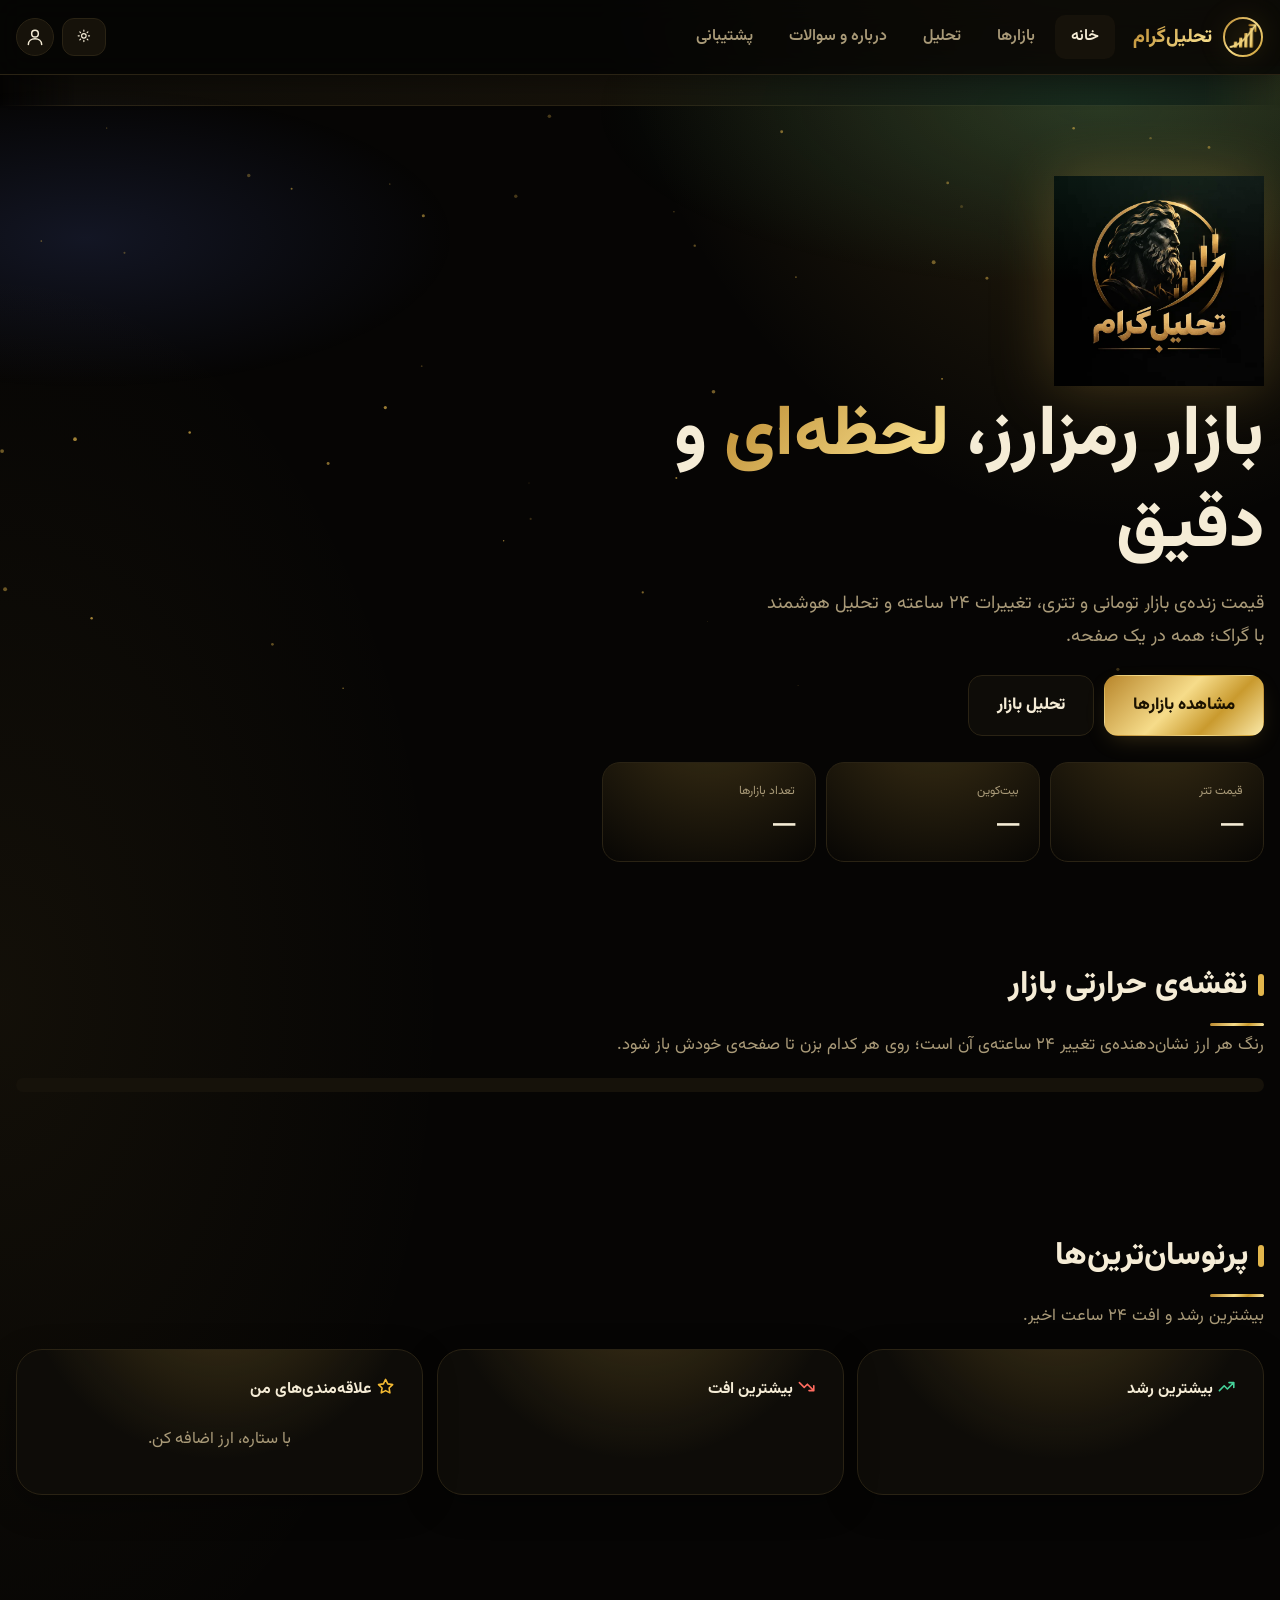
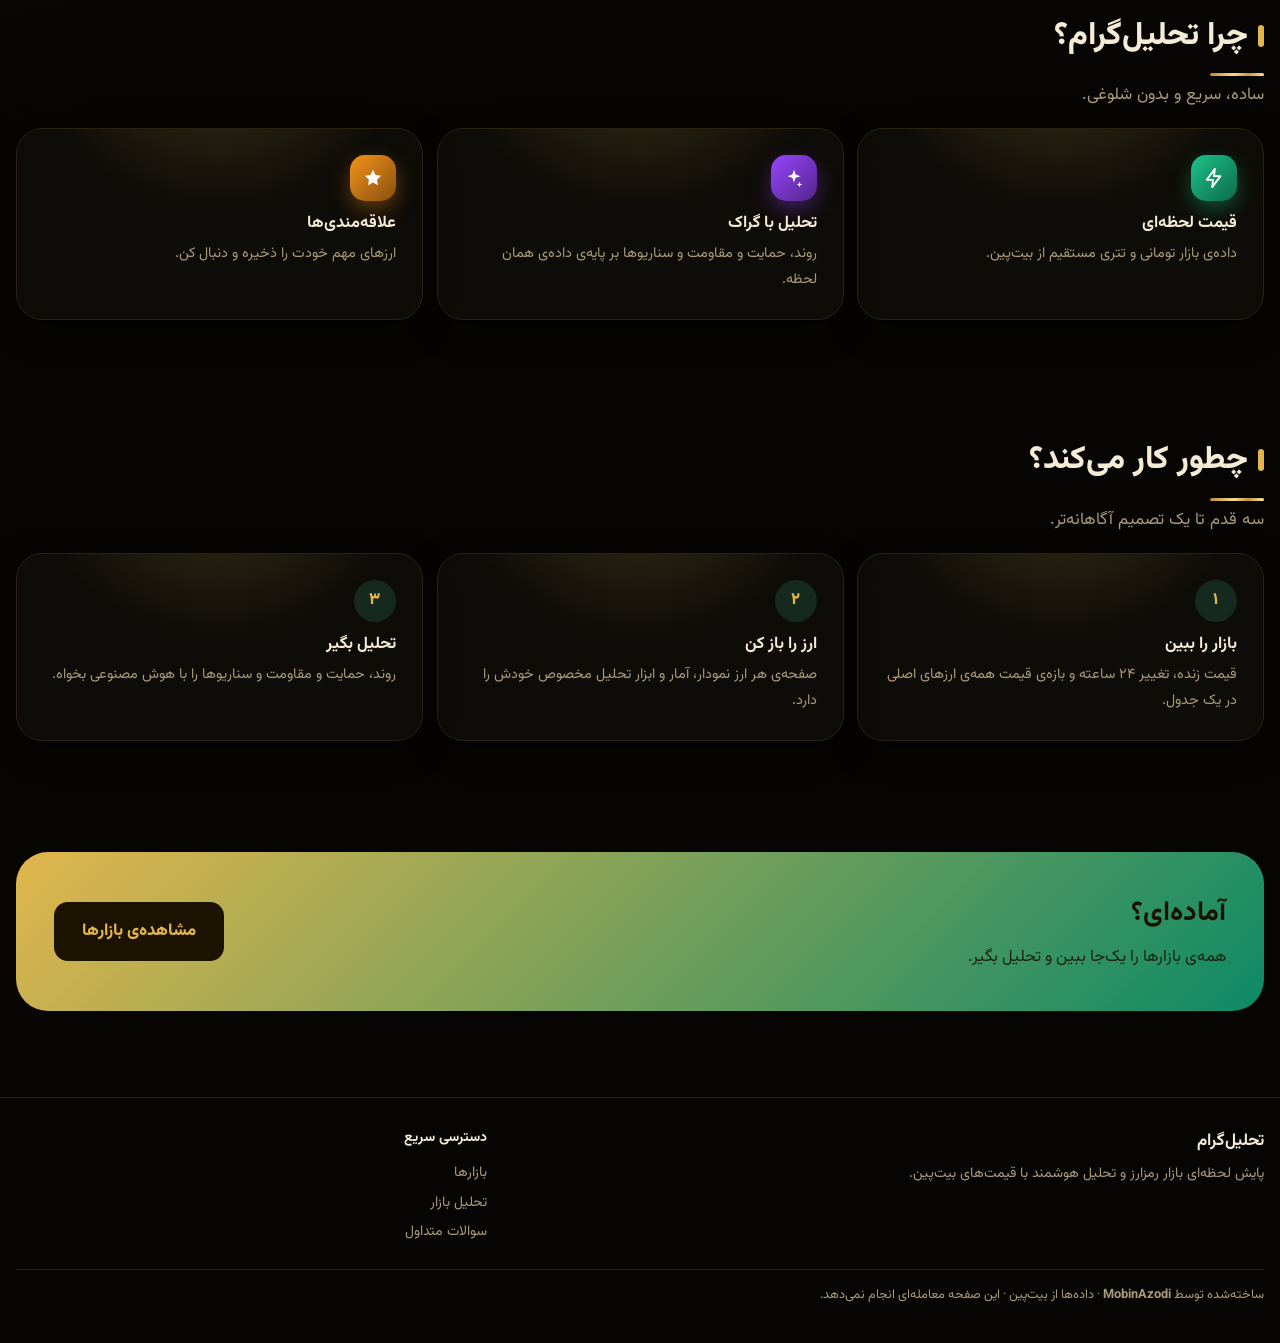
==== commit 7dfbb872: "Update index.html" ====
--- a/index.html
+++ b/index.html
@@ -199,7 +199,7 @@
 
 <section class="w hero pg" id="top" data-p="home">
  <div class="rv"><h1>بازار رمزارز، <em>لحظه‌ای</em> و دقیق</h1>
- <p>قیمت زنده‌ی بازار تومانی و تتری، تغییرات ۲۴ ساعته و تحلیل هوشمند با Claude؛ همه در یک صفحه.</p>
+ <p>قیمت زنده‌ی بازار تومانی و تتری، تغییرات ۲۴ ساعته و تحلیل هوشمند با گراک؛ همه در یک صفحه.</p>
  <div class="cta"><a class="btn pri" href="#/markets">مشاهده بازارها</a><a class="btn" href="#/analysis">تحلیل بازار</a></div>
  <div class="stats"><div class="sc"><span>قیمت تتر</span><b id="s1">—</b></div><div class="sc"><span>بیت‌کوین</span><b id="s2">—</b></div><div class="sc"><span>تعداد بازارها</span><b id="s3">—</b></div></div></div>
  <div class="hc" id="hero"></div>
@@ -219,7 +219,7 @@
 <section class="w sec rv pg" id="movers" data-p="home"><h2>پرنوسان‌ترین‌ها</h2><p>بیشترین رشد و افت ۲۴ ساعت اخیر.</p>
  <div class="g3"><div class="card mv"><h3><svg class="i" style="color:var(--up)"><use href="#i-up"/></svg> بیشترین رشد</h3><div id="mvu"></div></div><div class="card mv"><h3><svg class="i" style="color:var(--dn)"><use href="#i-down"/></svg> بیشترین افت</h3><div id="mvd"></div></div><div class="card mv"><h3><svg class="i" style="color:#f2b932"><use href="#i-star"/></svg> علاقه‌مندی‌های من</h3><div id="mvf"><div class="ph" style="padding:14px 0">با ستاره، ارز اضافه کن.</div></div></div></div></section>
 
-<section class="w sec rv pg" id="analysis" data-p="analysis"><h2>تحلیل بازار با Claude</h2><p>چند ارز را انتخاب کن و مقایسه کن، یا کل بازار و علاقه‌مندی‌هایت را تحلیل کن.</p>
+<section class="w sec rv pg" id="analysis" data-p="analysis"><h2>تحلیل بازار با گراک</h2><p>چند ارز را انتخاب کن و مقایسه کن، یا کل بازار و علاقه‌مندی‌هایت را تحلیل کن.</p>
  <div class="card"><div class="ph" style="padding:0 0 6px;text-align:start;font-size:.85rem">ارزها را انتخاب کن (اختیاری):</div><div class="ach" id="ach"></div>
   <textarea id="mq" maxlength="400" placeholder="سؤال یا هدف (اختیاری)…" aria-label="سؤال" style="margin-top:10px"></textarea>
   <div class="bar" style="margin-top:10px"><button class="pri" id="msel" disabled>تحلیل و مقایسه‌ی انتخاب‌شده‌ها</button><button id="mmkt" disabled>تحلیل کل بازار</button><button id="mfav" disabled>تحلیل علاقه‌مندی‌ها</button><button id="mstop" hidden>توقف</button></div>
@@ -230,14 +230,14 @@
 
 
 <section class="w sec rv pg" id="why" data-p="home"><h2>چرا تحلیل‌گرام؟</h2><p>ساده، سریع و بدون شلوغی.</p>
- <div class="ft"><div class="card"><span class="fi" style="--c:#1bc48a"><svg class="i"><use href="#i-bolt"/></svg></span><b>قیمت لحظه‌ای</b><p>داده‌ی بازار تومانی و تتری مستقیم از بیت‌پین.</p></div><div class="card"><span class="fi" style="--c:#9945ff"><svg class="i f"><use href="#i-spark"/></svg></span><b>تحلیل با Claude</b><p>روند، حمایت و مقاومت و سناریوها بر پایه‌ی داده‌ی همان لحظه.</p></div><div class="card"><span class="fi" style="--c:#f7931a"><svg class="i f"><use href="#i-star"/></svg></span><b>علاقه‌مندی‌ها</b><p>ارزهای مهم خودت را ذخیره و دنبال کن.</p></div></div></section>
+ <div class="ft"><div class="card"><span class="fi" style="--c:#1bc48a"><svg class="i"><use href="#i-bolt"/></svg></span><b>قیمت لحظه‌ای</b><p>داده‌ی بازار تومانی و تتری مستقیم از بیت‌پین.</p></div><div class="card"><span class="fi" style="--c:#9945ff"><svg class="i f"><use href="#i-spark"/></svg></span><b>تحلیل با گراک</b><p>روند، حمایت و مقاومت و سناریوها بر پایه‌ی داده‌ی همان لحظه.</p></div><div class="card"><span class="fi" style="--c:#f7931a"><svg class="i f"><use href="#i-star"/></svg></span><b>علاقه‌مندی‌ها</b><p>ارزهای مهم خودت را ذخیره و دنبال کن.</p></div></div></section>
 <section class="w sec rv pg" id="steps" data-p="home"><h2>چطور کار می‌کند؟</h2><p>سه قدم تا یک تصمیم آگاهانه‌تر.</p><div class="ft"><div class="card"><div class="num">۱</div><b>بازار را ببین</b><p>قیمت زنده، تغییر ۲۴ ساعته و بازه‌ی قیمت همه‌ی ارزهای اصلی در یک جدول.</p></div><div class="card"><div class="num">۲</div><b>ارز را باز کن</b><p>صفحه‌ی هر ارز نمودار، آمار و ابزار تحلیل مخصوص خودش را دارد.</p></div><div class="card"><div class="num">۳</div><b>تحلیل بگیر</b><p>روند، حمایت و مقاومت و سناریوها را با هوش مصنوعی بخواه.</p></div></div></section>
 <section class="w sec rv pg" data-p="home"><div class="cta2"><div><h3>آماده‌ای؟</h3><p>همه‌ی بازارها را یک‌جا ببین و تحلیل بگیر.</p></div><a class="btn" href="#/markets">مشاهده‌ی بازارها</a></div></section>
 
 <section class="w sec rv pg" id="about" data-p="about"><h2>درباره‌ی تحلیل‌گرام</h2><p>یک داشبورد ساده و سریع برای دیدن بازار رمزارز.</p><div class="card"><p style="margin:0 0 10px">تحلیل‌گرام قیمت‌های بازار تومانی و تتری را از بیت‌پین می‌خواند و هر چند ثانیه تازه می‌کند. می‌توانی ارزها را دنبال کنی، نمودار قیمت را ببینی و با هوش مصنوعی تحلیل بگیری.</p><p style="margin:0;color:var(--mu)">علاقه‌مندی‌ها، تاریخچه‌ی قیمت و تیکت‌ها فقط در مرورگر خودت ذخیره می‌شود و برای هیچ‌کس فرستاده نمی‌شود، مگر تیکتی که خودت بفرستی.</p></div></section>
 <section class="w sec rv pg" id="faq" data-p="about"><h2>سوالات متداول</h2><p></p>
  <details><summary>قیمت‌ها از کجا می‌آید؟</summary><p>از فهرست قیمت عمومی بیت‌پین (بازارهای تومانی و تتری) و هر چند ثانیه تازه می‌شود.</p></details>
- <details><summary>تحلیل چطور ساخته می‌شود؟</summary><p>داده‌ی لحظه‌ای ارز (قیمت، بالا و پایین ۲۴ساعته، تغییرات و نمودار) برای Claude فرستاده می‌شود و او تحلیل می‌نویسد. کندل‌هایی که داخل برنامه‌ی Claude مستقیم کار می‌کند؛ بیرون از آن با کلید API خودت (بخش تحلیل بازار).</p></details>
+ <details><summary>تحلیل چطور ساخته می‌شود؟</summary><p>داده‌ی لحظه‌ای ارز (قیمت، بالا و پایین ۲۴ساعته، تغییرات و نمودار) برای گراک فرستاده می‌شود و او تحلیل می‌نویسد. برای استفاده از تحلیل گراک باید وارد حساب کاربری خودت شده باشی.</p></details>
  <details><summary>چرا نمودار تازه شروع شده؟</summary><p>نمودار از قیمت‌هایی ساخته می‌شود که صفحه در زمان باز بودن جمع می‌کند و در مرورگر ذخیره می‌ماند؛ هرچه بیشتر باز باشد، پرتر می‌شود.</p></details>
  <details><summary>آیا برای خرید و فروش است؟</summary><p>نه. این صفحه فقط برای دیدن قیمت‌ها و تحلیل است و معامله‌ای انجام نمی‌دهد.</p></details></section>
 
@@ -250,9 +250,9 @@
  <div class="dh"><button id="cl" class="bk" aria-label="بازگشت به بازارها"><svg class="i" style="transform:rotate(90deg)"><use href="#i-top"/></svg></button><span id="dic"></span><div class="nm"><b id="dn"></b><small id="ds"></small></div><button class="st" id="dfav" aria-label="علاقه‌مندی"><svg class="i"><use href="#i-star"/></svg></button></div>
  <div class="seg cs" style="margin-bottom:12px"><button data-c="tmn" aria-pressed="true">تومان</button><button data-c="usdt" aria-pressed="false">تتر</button></div><div class="big" id="dp">—</div><div style="margin-top:6px"><span class="pill" id="dc">—</span></div>
  <div class="ch" id="ch"></div><div class="gr" id="stats"></div>
- <div class="card"><b><svg class="i f spark"><use href="#i-spark"/></svg> تحلیل با Claude</b>
+ <div class="card"><b><svg class="i f spark"><use href="#i-spark"/></svg> تحلیل با گراک</b>
   <div class="chips" id="chips"><button data-q="روند کوتاه‌مدت چطور است؟">روند</button><button data-q="حمایت و مقاومت مهم کجاست؟">حمایت و مقاومت</button><button data-q="ریسک‌ها و شرط‌های ورود و خروج چیست؟">ریسک</button><button data-q="سناریوهای صعودی و نزولی را بگو.">سناریوها</button></div>
-  <div class="ph" id="ahint" style="padding:6px 0;font-size:.82rem" hidden>بدون Claude یا کلید API، تحلیل با یک سرویس رایگان هوش مصنوعی انجام می‌شود (داده‌ی بازار به آن می‌رود و ممکن است در دسترس نباشد). برای تحلیل خیلی قوی‌تر، کلید رایگان Gemini را در بخش <a href="#/analysis" style="color:var(--ac)">تحلیل بازار</a> وارد کن.</div><textarea id="aq" maxlength="500" placeholder="سؤالت را بنویس یا یک موضوع را بزن…" aria-label="سؤال"></textarea>
+  <div class="ph" id="ahint" style="padding:6px 0;font-size:.82rem" hidden>بدون ورود به حساب، تحلیل با یک سرویس رایگان هوش مصنوعی انجام می‌شود (داده‌ی بازار به آن می‌رود و ممکن است در دسترس نباشد). برای تحلیل خیلی قوی‌تر، کلید رایگان Gemini را در بخش <a href="#/analysis" style="color:var(--ac)">تحلیل بازار</a> وارد کن.</div><textarea id="aq" maxlength="500" placeholder="سؤالت را بنویس یا یک موضوع را بزن…" aria-label="سؤال"></textarea>
   <div style="display:flex;gap:8px;margin-top:8px"><button class="pri" id="go" disabled>تحلیل کن</button><button id="stop" hidden>توقف</button></div>
   <div class="out" id="out" aria-live="polite"></div></div>
 </div></main>
@@ -383,7 +383,7 @@
 /* ---------- Claude ---------- */
 let FB='';let AK='';try{localStorage.removeItem('akey')}catch(e){}
 const canAI=()=>true;
-const errMsg=e=>{const c=e&&e.code;return c==='not_granted'?'اجازه‌ی استفاده از Claude داده نشد.':c==='rate_limited'?'درخواست‌ها زیاد است؛ کمی صبر کن.':c==='bad_key'?'کلید API درست نیست یا اعتبار ندارد.':e instanceof TypeError?'اتصال به Claude برقرار نشد؛ شاید نیاز به VPN باشد.':'تحلیل انجام نشد. دوباره امتحان کن.'};
+const errMsg=e=>{const c=e&&e.code;return c==='not_granted'?'اجازه‌ی استفاده از تحلیل داده نشد.':c==='rate_limited'?'درخواست‌ها زیاد است؛ کمی صبر کن.':c==='bad_key'?'کلید API درست نیست یا اعتبار ندارد.':e instanceof TypeError?'اتصال به سرویس تحلیل برقرار نشد؛ دوباره تلاش کن.':'تحلیل انجام نشد. دوباره امتحان کن.'};
 async function sse(c,o){const r=await fetch(c.u,{method:'POST',signal:o.signal,headers:Object.assign({'content-type':'application/json'},c.h),body:JSON.stringify(c.b)});if(!r.ok){const e=new Error('http');e.code=(r.status===401||r.status===403||r.status===400)?'bad_key':r.status===429?'rate_limited':'http';throw e}
  const rd=r.body.getReader(),dc=new TextDecoder();let buf='',txt='';for(;;){const x=await rd.read();if(x.done)break;buf+=dc.decode(x.value,{stream:true});const ls=buf.split('\n');buf=ls.pop();for(const l of ls){if(l.indexOf('data:')!==0)continue;const d=l.slice(5).trim();if(d==='[DONE]')continue;try{const t=c.g(JSON.parse(d));if(t){txt+=t;o.onText({text:txt})}}catch(er){}}}return {text:txt}}
 async function ai(p,o){if(sample)return sample(p,{signal:o.signal,cache:false,modelTier:'default',onText:o.onText});
@@ -405,8 +405,8 @@
   const zn=pos>.8?'نزدیک سقف بازه‌ی ۲۴ساعته (احتمال مقاومت)':pos<.2?'نزدیک کف بازه‌ی ۲۴ساعته (احتمال حمایت)':'میانه‌ی بازه‌ی ۲۴ساعته';
   return '**'+(NM[s]||s)+' ('+s+')**\n- روند ۲۴ساعته: '+tr+' ('+(c==null?'؟':(c>=0?'+':'')+c.toFixed(2))+'٪)\n- جای قیمت در بازه: '+zn+'\n- حمایت احتمالی: '+fa.format(Math.round(lo))+' تومان | مقاومت احتمالی: '+fa.format(Math.round(hi))+' تومان\n- نوسان ۲۴ساعته: '+rg.toFixed(2)+'٪'+(rg>6?' (بالا)':rg<2?' (کم)':'')+(mom?'\n- '+mom:'')+'\n'};
  if(!list){const base=ORD.filter(s=>s!=='USDT'&&T[s].ci!=null),up=base.filter(s=>T[s].ci>=0).length,by=[...base].sort((a,b)=>T[b].ci-T[a].ci),f=s=>s+' '+T[s].ci.toFixed(2)+'٪',r=base.length?up/base.length:.5;
-  return '**تحلیل خودکار کل بازار** (بدون هوش مصنوعی)\n- '+fa.format(up)+' از '+fa.format(base.length)+' ارز در ۲۴ساعت اخیر مثبت‌اند؛ بازار '+(r>.6?'صعودی':r<.4?'نزولی':'متعادل')+' است.\n- بیشترین رشد: '+by.slice(0,3).map(f).join('، ')+'\n- بیشترین افت: '+by.slice(-3).map(f).join('، ')+'\n- نرخ تتر: '+(AU?fa.format(Math.round(AU)):'؟')+' تومان\n\nبرای تحلیل عمیق‌تر Claude، کلید API را وارد کن.'}
- return '**تحلیل خودکار** (بدون هوش مصنوعی، فقط بر پایه‌ی داده‌ی بیت‌پین)\n\n'+list.map(one).join('\n')+'\nبرای تحلیل عمیق‌تر Claude، کلید API را وارد کن.'}
+  return '**تحلیل خودکار کل بازار** (بدون هوش مصنوعی)\n- '+fa.format(up)+' از '+fa.format(base.length)+' ارز در ۲۴ساعت اخیر مثبت‌اند؛ بازار '+(r>.6?'صعودی':r<.4?'نزولی':'متعادل')+' است.\n- بیشترین رشد: '+by.slice(0,3).map(f).join('، ')+'\n- بیشترین افت: '+by.slice(-3).map(f).join('، ')+'\n- نرخ تتر: '+(AU?fa.format(Math.round(AU)):'؟')+' تومان\n\nبرای تحلیل با گراک وارد حساب کاربری شو.'}
+ return '**تحلیل خودکار** (بدون هوش مصنوعی، فقط بر پایه‌ی داده‌ی بیت‌پین)\n\n'+list.map(one).join('\n')+'\nبرای تحلیل با گراک وارد حساب کاربری شو.'}
 const SEL=new Set();
 function renderChips(){const L=[...new Set([...ORD.filter(s=>FAV[s]),...ORD.slice(0,12)])].slice(0,16);$('ach').innerHTML=L.map(s=>`<button data-s="${s}" aria-pressed="${SEL.has(s)}">${s}</button>`).join('')}
 $('ach').onclick=e=>{const b=e.target.closest('[data-s]');if(!b)return;if(SEL.has(b.dataset.s))SEL.delete(b.dataset.s);else SEL.add(b.dataset.s);b.setAttribute('aria-pressed',SEL.has(b.dataset.s))};
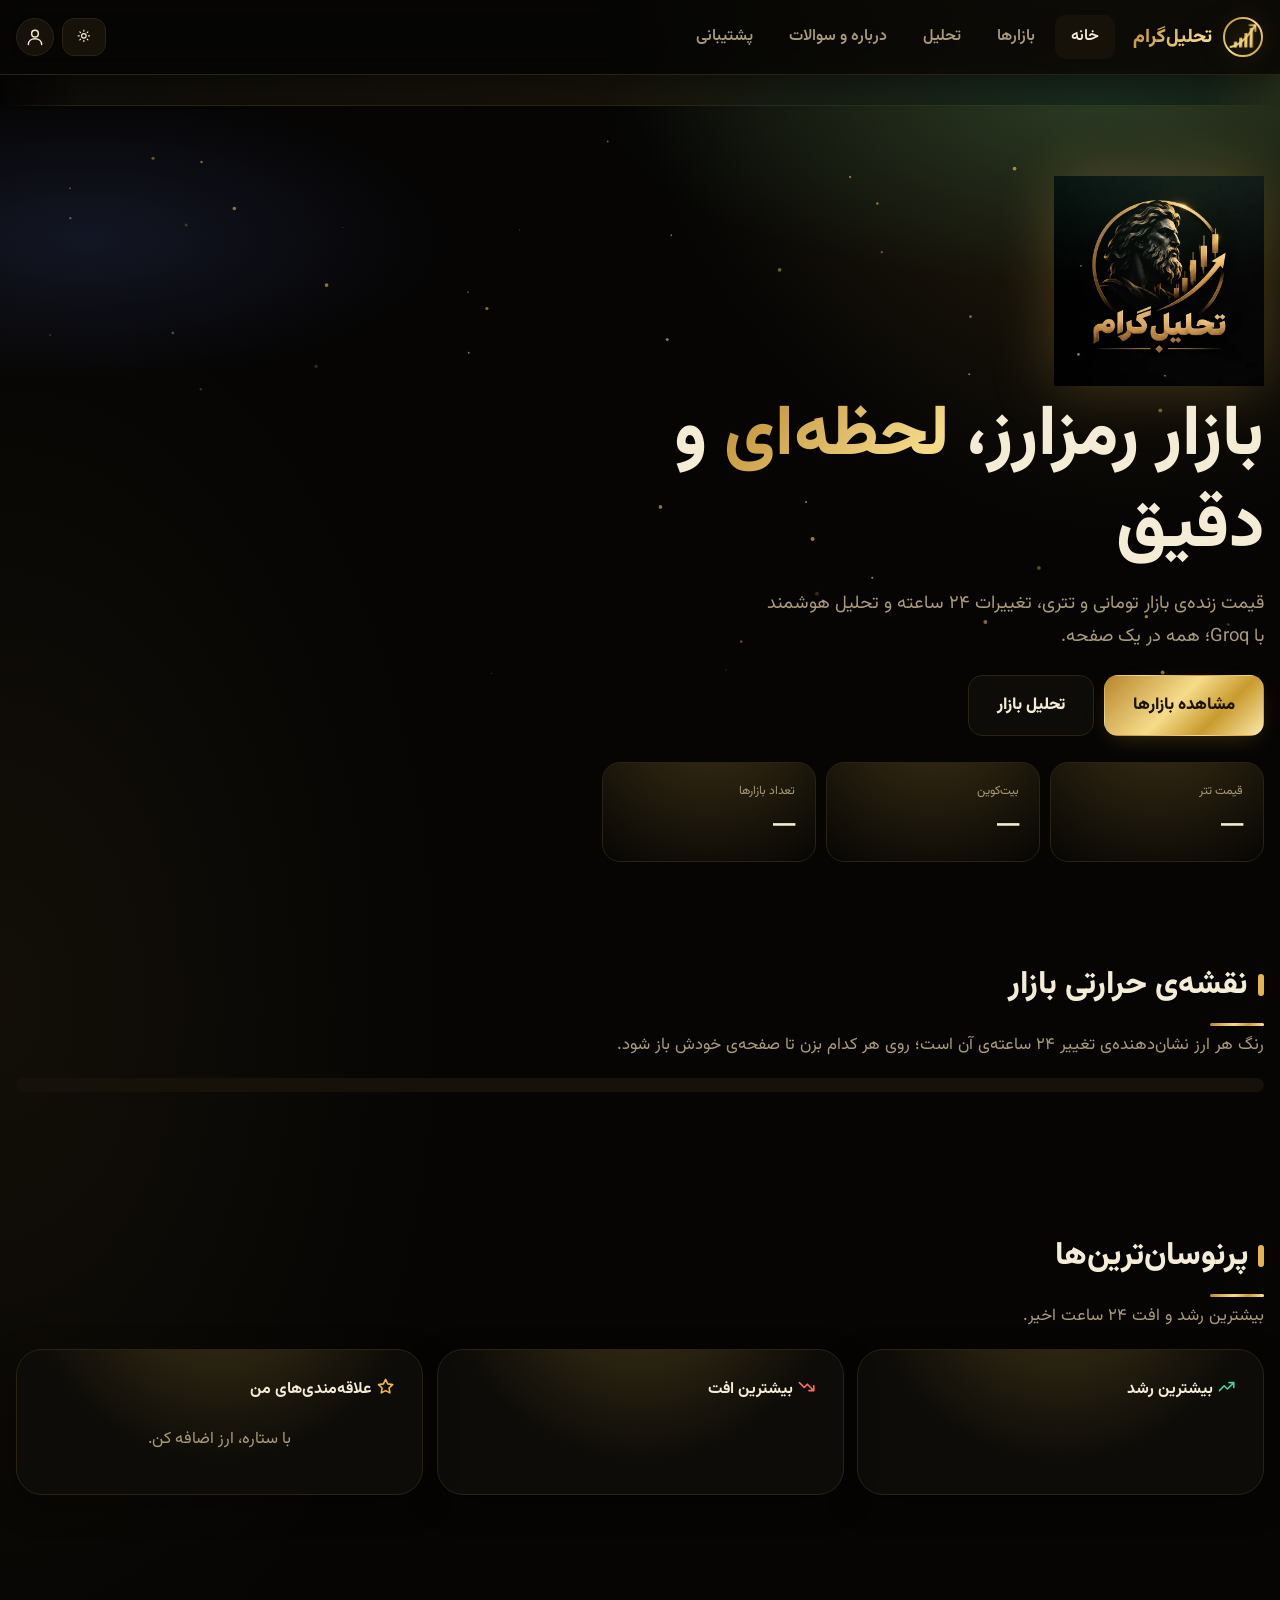
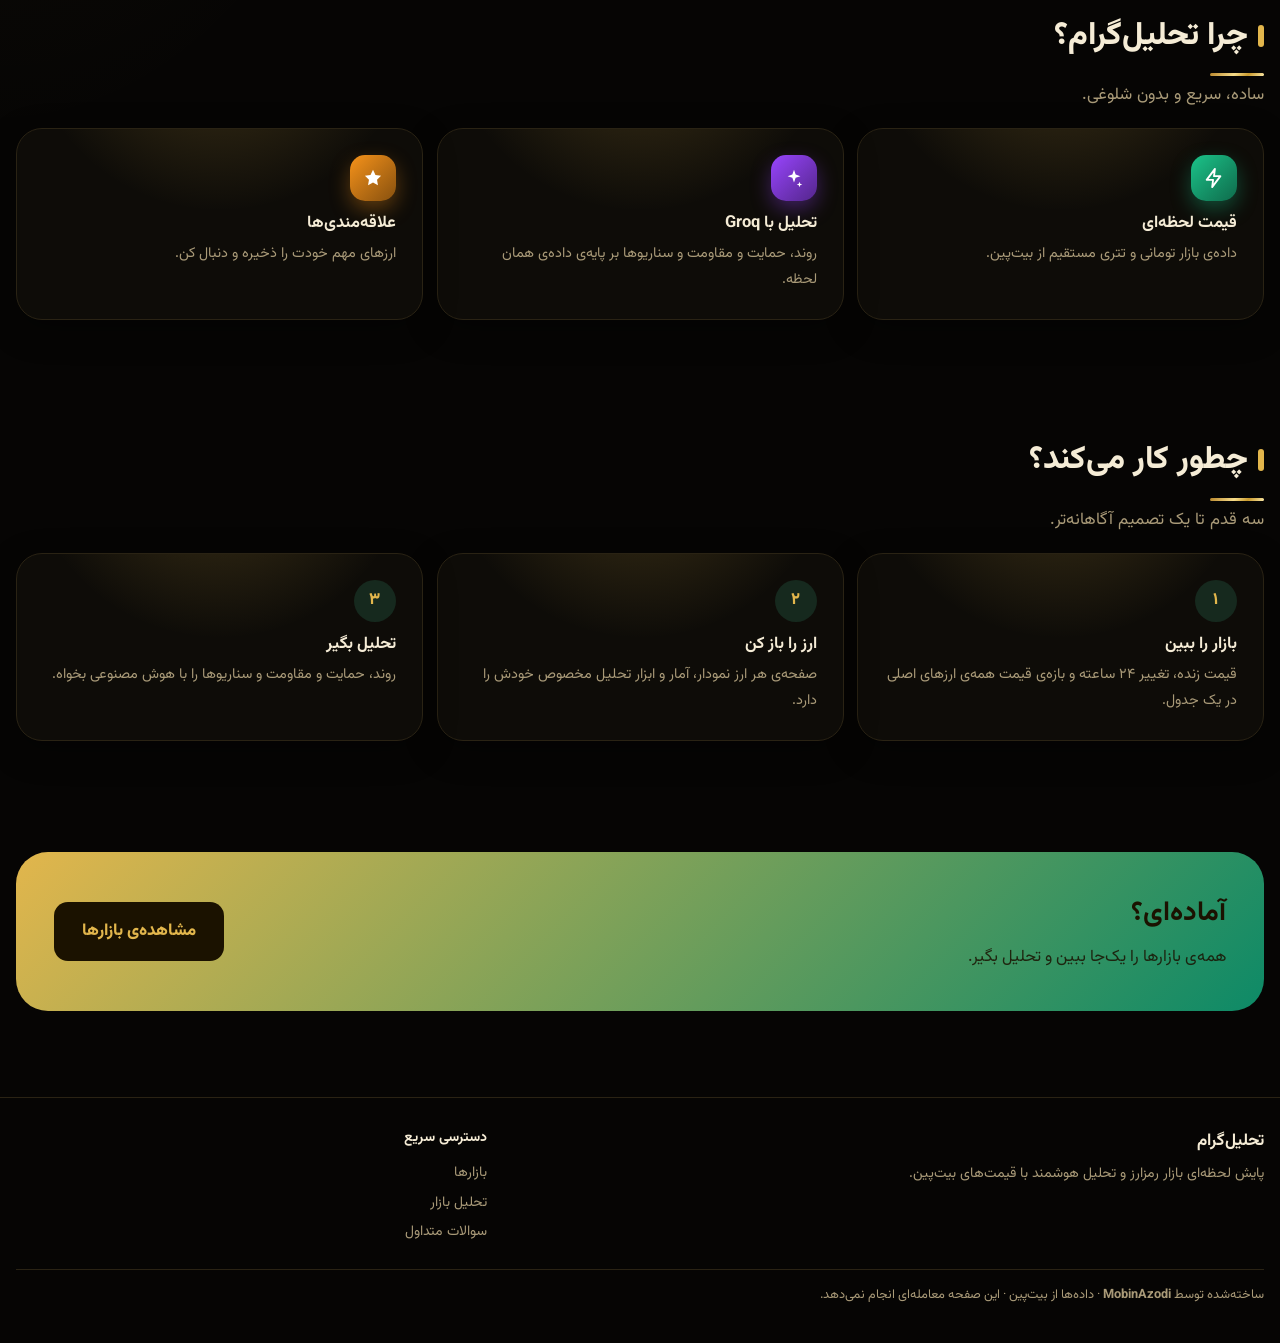
==== commit 47b0dd8b: "Update index.html" ====
--- a/index.html
+++ b/index.html
@@ -199,7 +199,7 @@
 
 <section class="w hero pg" id="top" data-p="home">
  <div class="rv"><h1>بازار رمزارز، <em>لحظه‌ای</em> و دقیق</h1>
- <p>قیمت زنده‌ی بازار تومانی و تتری، تغییرات ۲۴ ساعته و تحلیل هوشمند با گراک؛ همه در یک صفحه.</p>
+ <p>قیمت زنده‌ی بازار تومانی و تتری، تغییرات ۲۴ ساعته و تحلیل هوشمند با Groq؛ همه در یک صفحه.</p>
  <div class="cta"><a class="btn pri" href="#/markets">مشاهده بازارها</a><a class="btn" href="#/analysis">تحلیل بازار</a></div>
  <div class="stats"><div class="sc"><span>قیمت تتر</span><b id="s1">—</b></div><div class="sc"><span>بیت‌کوین</span><b id="s2">—</b></div><div class="sc"><span>تعداد بازارها</span><b id="s3">—</b></div></div></div>
  <div class="hc" id="hero"></div>
@@ -219,7 +219,7 @@
 <section class="w sec rv pg" id="movers" data-p="home"><h2>پرنوسان‌ترین‌ها</h2><p>بیشترین رشد و افت ۲۴ ساعت اخیر.</p>
  <div class="g3"><div class="card mv"><h3><svg class="i" style="color:var(--up)"><use href="#i-up"/></svg> بیشترین رشد</h3><div id="mvu"></div></div><div class="card mv"><h3><svg class="i" style="color:var(--dn)"><use href="#i-down"/></svg> بیشترین افت</h3><div id="mvd"></div></div><div class="card mv"><h3><svg class="i" style="color:#f2b932"><use href="#i-star"/></svg> علاقه‌مندی‌های من</h3><div id="mvf"><div class="ph" style="padding:14px 0">با ستاره، ارز اضافه کن.</div></div></div></div></section>
 
-<section class="w sec rv pg" id="analysis" data-p="analysis"><h2>تحلیل بازار با گراک</h2><p>چند ارز را انتخاب کن و مقایسه کن، یا کل بازار و علاقه‌مندی‌هایت را تحلیل کن.</p>
+<section class="w sec rv pg" id="analysis" data-p="analysis"><h2>تحلیل بازار با Groq</h2><p>چند ارز را انتخاب کن و مقایسه کن، یا کل بازار و علاقه‌مندی‌هایت را تحلیل کن.</p>
  <div class="card"><div class="ph" style="padding:0 0 6px;text-align:start;font-size:.85rem">ارزها را انتخاب کن (اختیاری):</div><div class="ach" id="ach"></div>
   <textarea id="mq" maxlength="400" placeholder="سؤال یا هدف (اختیاری)…" aria-label="سؤال" style="margin-top:10px"></textarea>
   <div class="bar" style="margin-top:10px"><button class="pri" id="msel" disabled>تحلیل و مقایسه‌ی انتخاب‌شده‌ها</button><button id="mmkt" disabled>تحلیل کل بازار</button><button id="mfav" disabled>تحلیل علاقه‌مندی‌ها</button><button id="mstop" hidden>توقف</button></div>
@@ -230,14 +230,14 @@
 
 
 <section class="w sec rv pg" id="why" data-p="home"><h2>چرا تحلیل‌گرام؟</h2><p>ساده، سریع و بدون شلوغی.</p>
- <div class="ft"><div class="card"><span class="fi" style="--c:#1bc48a"><svg class="i"><use href="#i-bolt"/></svg></span><b>قیمت لحظه‌ای</b><p>داده‌ی بازار تومانی و تتری مستقیم از بیت‌پین.</p></div><div class="card"><span class="fi" style="--c:#9945ff"><svg class="i f"><use href="#i-spark"/></svg></span><b>تحلیل با گراک</b><p>روند، حمایت و مقاومت و سناریوها بر پایه‌ی داده‌ی همان لحظه.</p></div><div class="card"><span class="fi" style="--c:#f7931a"><svg class="i f"><use href="#i-star"/></svg></span><b>علاقه‌مندی‌ها</b><p>ارزهای مهم خودت را ذخیره و دنبال کن.</p></div></div></section>
+ <div class="ft"><div class="card"><span class="fi" style="--c:#1bc48a"><svg class="i"><use href="#i-bolt"/></svg></span><b>قیمت لحظه‌ای</b><p>داده‌ی بازار تومانی و تتری مستقیم از بیت‌پین.</p></div><div class="card"><span class="fi" style="--c:#9945ff"><svg class="i f"><use href="#i-spark"/></svg></span><b>تحلیل با Groq</b><p>روند، حمایت و مقاومت و سناریوها بر پایه‌ی داده‌ی همان لحظه.</p></div><div class="card"><span class="fi" style="--c:#f7931a"><svg class="i f"><use href="#i-star"/></svg></span><b>علاقه‌مندی‌ها</b><p>ارزهای مهم خودت را ذخیره و دنبال کن.</p></div></div></section>
 <section class="w sec rv pg" id="steps" data-p="home"><h2>چطور کار می‌کند؟</h2><p>سه قدم تا یک تصمیم آگاهانه‌تر.</p><div class="ft"><div class="card"><div class="num">۱</div><b>بازار را ببین</b><p>قیمت زنده، تغییر ۲۴ ساعته و بازه‌ی قیمت همه‌ی ارزهای اصلی در یک جدول.</p></div><div class="card"><div class="num">۲</div><b>ارز را باز کن</b><p>صفحه‌ی هر ارز نمودار، آمار و ابزار تحلیل مخصوص خودش را دارد.</p></div><div class="card"><div class="num">۳</div><b>تحلیل بگیر</b><p>روند، حمایت و مقاومت و سناریوها را با هوش مصنوعی بخواه.</p></div></div></section>
 <section class="w sec rv pg" data-p="home"><div class="cta2"><div><h3>آماده‌ای؟</h3><p>همه‌ی بازارها را یک‌جا ببین و تحلیل بگیر.</p></div><a class="btn" href="#/markets">مشاهده‌ی بازارها</a></div></section>
 
 <section class="w sec rv pg" id="about" data-p="about"><h2>درباره‌ی تحلیل‌گرام</h2><p>یک داشبورد ساده و سریع برای دیدن بازار رمزارز.</p><div class="card"><p style="margin:0 0 10px">تحلیل‌گرام قیمت‌های بازار تومانی و تتری را از بیت‌پین می‌خواند و هر چند ثانیه تازه می‌کند. می‌توانی ارزها را دنبال کنی، نمودار قیمت را ببینی و با هوش مصنوعی تحلیل بگیری.</p><p style="margin:0;color:var(--mu)">علاقه‌مندی‌ها، تاریخچه‌ی قیمت و تیکت‌ها فقط در مرورگر خودت ذخیره می‌شود و برای هیچ‌کس فرستاده نمی‌شود، مگر تیکتی که خودت بفرستی.</p></div></section>
 <section class="w sec rv pg" id="faq" data-p="about"><h2>سوالات متداول</h2><p></p>
  <details><summary>قیمت‌ها از کجا می‌آید؟</summary><p>از فهرست قیمت عمومی بیت‌پین (بازارهای تومانی و تتری) و هر چند ثانیه تازه می‌شود.</p></details>
- <details><summary>تحلیل چطور ساخته می‌شود؟</summary><p>داده‌ی لحظه‌ای ارز (قیمت، بالا و پایین ۲۴ساعته، تغییرات و نمودار) برای گراک فرستاده می‌شود و او تحلیل می‌نویسد. برای استفاده از تحلیل گراک باید وارد حساب کاربری خودت شده باشی.</p></details>
+ <details><summary>تحلیل چطور ساخته می‌شود؟</summary><p>داده‌ی لحظه‌ای ارز (قیمت، بالا و پایین ۲۴ساعته، تغییرات و نمودار) برای Groq فرستاده می‌شود و او تحلیل می‌نویسد. برای استفاده از تحلیل Groq باید وارد حساب کاربری خودت شده باشی.</p></details>
  <details><summary>چرا نمودار تازه شروع شده؟</summary><p>نمودار از قیمت‌هایی ساخته می‌شود که صفحه در زمان باز بودن جمع می‌کند و در مرورگر ذخیره می‌ماند؛ هرچه بیشتر باز باشد، پرتر می‌شود.</p></details>
  <details><summary>آیا برای خرید و فروش است؟</summary><p>نه. این صفحه فقط برای دیدن قیمت‌ها و تحلیل است و معامله‌ای انجام نمی‌دهد.</p></details></section>
 
@@ -250,7 +250,7 @@
  <div class="dh"><button id="cl" class="bk" aria-label="بازگشت به بازارها"><svg class="i" style="transform:rotate(90deg)"><use href="#i-top"/></svg></button><span id="dic"></span><div class="nm"><b id="dn"></b><small id="ds"></small></div><button class="st" id="dfav" aria-label="علاقه‌مندی"><svg class="i"><use href="#i-star"/></svg></button></div>
  <div class="seg cs" style="margin-bottom:12px"><button data-c="tmn" aria-pressed="true">تومان</button><button data-c="usdt" aria-pressed="false">تتر</button></div><div class="big" id="dp">—</div><div style="margin-top:6px"><span class="pill" id="dc">—</span></div>
  <div class="ch" id="ch"></div><div class="gr" id="stats"></div>
- <div class="card"><b><svg class="i f spark"><use href="#i-spark"/></svg> تحلیل با گراک</b>
+ <div class="card"><b><svg class="i f spark"><use href="#i-spark"/></svg> تحلیل با Groq</b>
   <div class="chips" id="chips"><button data-q="روند کوتاه‌مدت چطور است؟">روند</button><button data-q="حمایت و مقاومت مهم کجاست؟">حمایت و مقاومت</button><button data-q="ریسک‌ها و شرط‌های ورود و خروج چیست؟">ریسک</button><button data-q="سناریوهای صعودی و نزولی را بگو.">سناریوها</button></div>
   <div class="ph" id="ahint" style="padding:6px 0;font-size:.82rem" hidden>بدون ورود به حساب، تحلیل با یک سرویس رایگان هوش مصنوعی انجام می‌شود (داده‌ی بازار به آن می‌رود و ممکن است در دسترس نباشد). برای تحلیل خیلی قوی‌تر، کلید رایگان Gemini را در بخش <a href="#/analysis" style="color:var(--ac)">تحلیل بازار</a> وارد کن.</div><textarea id="aq" maxlength="500" placeholder="سؤالت را بنویس یا یک موضوع را بزن…" aria-label="سؤال"></textarea>
   <div style="display:flex;gap:8px;margin-top:8px"><button class="pri" id="go" disabled>تحلیل کن</button><button id="stop" hidden>توقف</button></div>
@@ -405,8 +405,8 @@
   const zn=pos>.8?'نزدیک سقف بازه‌ی ۲۴ساعته (احتمال مقاومت)':pos<.2?'نزدیک کف بازه‌ی ۲۴ساعته (احتمال حمایت)':'میانه‌ی بازه‌ی ۲۴ساعته';
   return '**'+(NM[s]||s)+' ('+s+')**\n- روند ۲۴ساعته: '+tr+' ('+(c==null?'؟':(c>=0?'+':'')+c.toFixed(2))+'٪)\n- جای قیمت در بازه: '+zn+'\n- حمایت احتمالی: '+fa.format(Math.round(lo))+' تومان | مقاومت احتمالی: '+fa.format(Math.round(hi))+' تومان\n- نوسان ۲۴ساعته: '+rg.toFixed(2)+'٪'+(rg>6?' (بالا)':rg<2?' (کم)':'')+(mom?'\n- '+mom:'')+'\n'};
  if(!list){const base=ORD.filter(s=>s!=='USDT'&&T[s].ci!=null),up=base.filter(s=>T[s].ci>=0).length,by=[...base].sort((a,b)=>T[b].ci-T[a].ci),f=s=>s+' '+T[s].ci.toFixed(2)+'٪',r=base.length?up/base.length:.5;
-  return '**تحلیل خودکار کل بازار** (بدون هوش مصنوعی)\n- '+fa.format(up)+' از '+fa.format(base.length)+' ارز در ۲۴ساعت اخیر مثبت‌اند؛ بازار '+(r>.6?'صعودی':r<.4?'نزولی':'متعادل')+' است.\n- بیشترین رشد: '+by.slice(0,3).map(f).join('، ')+'\n- بیشترین افت: '+by.slice(-3).map(f).join('، ')+'\n- نرخ تتر: '+(AU?fa.format(Math.round(AU)):'؟')+' تومان\n\nبرای تحلیل با گراک وارد حساب کاربری شو.'}
- return '**تحلیل خودکار** (بدون هوش مصنوعی، فقط بر پایه‌ی داده‌ی بیت‌پین)\n\n'+list.map(one).join('\n')+'\nبرای تحلیل با گراک وارد حساب کاربری شو.'}
+  return '**تحلیل خودکار کل بازار** (بدون هوش مصنوعی)\n- '+fa.format(up)+' از '+fa.format(base.length)+' ارز در ۲۴ساعت اخیر مثبت‌اند؛ بازار '+(r>.6?'صعودی':r<.4?'نزولی':'متعادل')+' است.\n- بیشترین رشد: '+by.slice(0,3).map(f).join('، ')+'\n- بیشترین افت: '+by.slice(-3).map(f).join('، ')+'\n- نرخ تتر: '+(AU?fa.format(Math.round(AU)):'؟')+' تومان\n\nبرای تحلیل با Groq وارد حساب کاربری شو.'}
+ return '**تحلیل خودکار** (بدون هوش مصنوعی، فقط بر پایه‌ی داده‌ی بیت‌پین)\n\n'+list.map(one).join('\n')+'\nبرای تحلیل با Groq وارد حساب کاربری شو.'}
 const SEL=new Set();
 function renderChips(){const L=[...new Set([...ORD.filter(s=>FAV[s]),...ORD.slice(0,12)])].slice(0,16);$('ach').innerHTML=L.map(s=>`<button data-s="${s}" aria-pressed="${SEL.has(s)}">${s}</button>`).join('')}
 $('ach').onclick=e=>{const b=e.target.closest('[data-s]');if(!b)return;if(SEL.has(b.dataset.s))SEL.delete(b.dataset.s);else SEL.add(b.dataset.s);b.setAttribute('aria-pressed',SEL.has(b.dataset.s))};
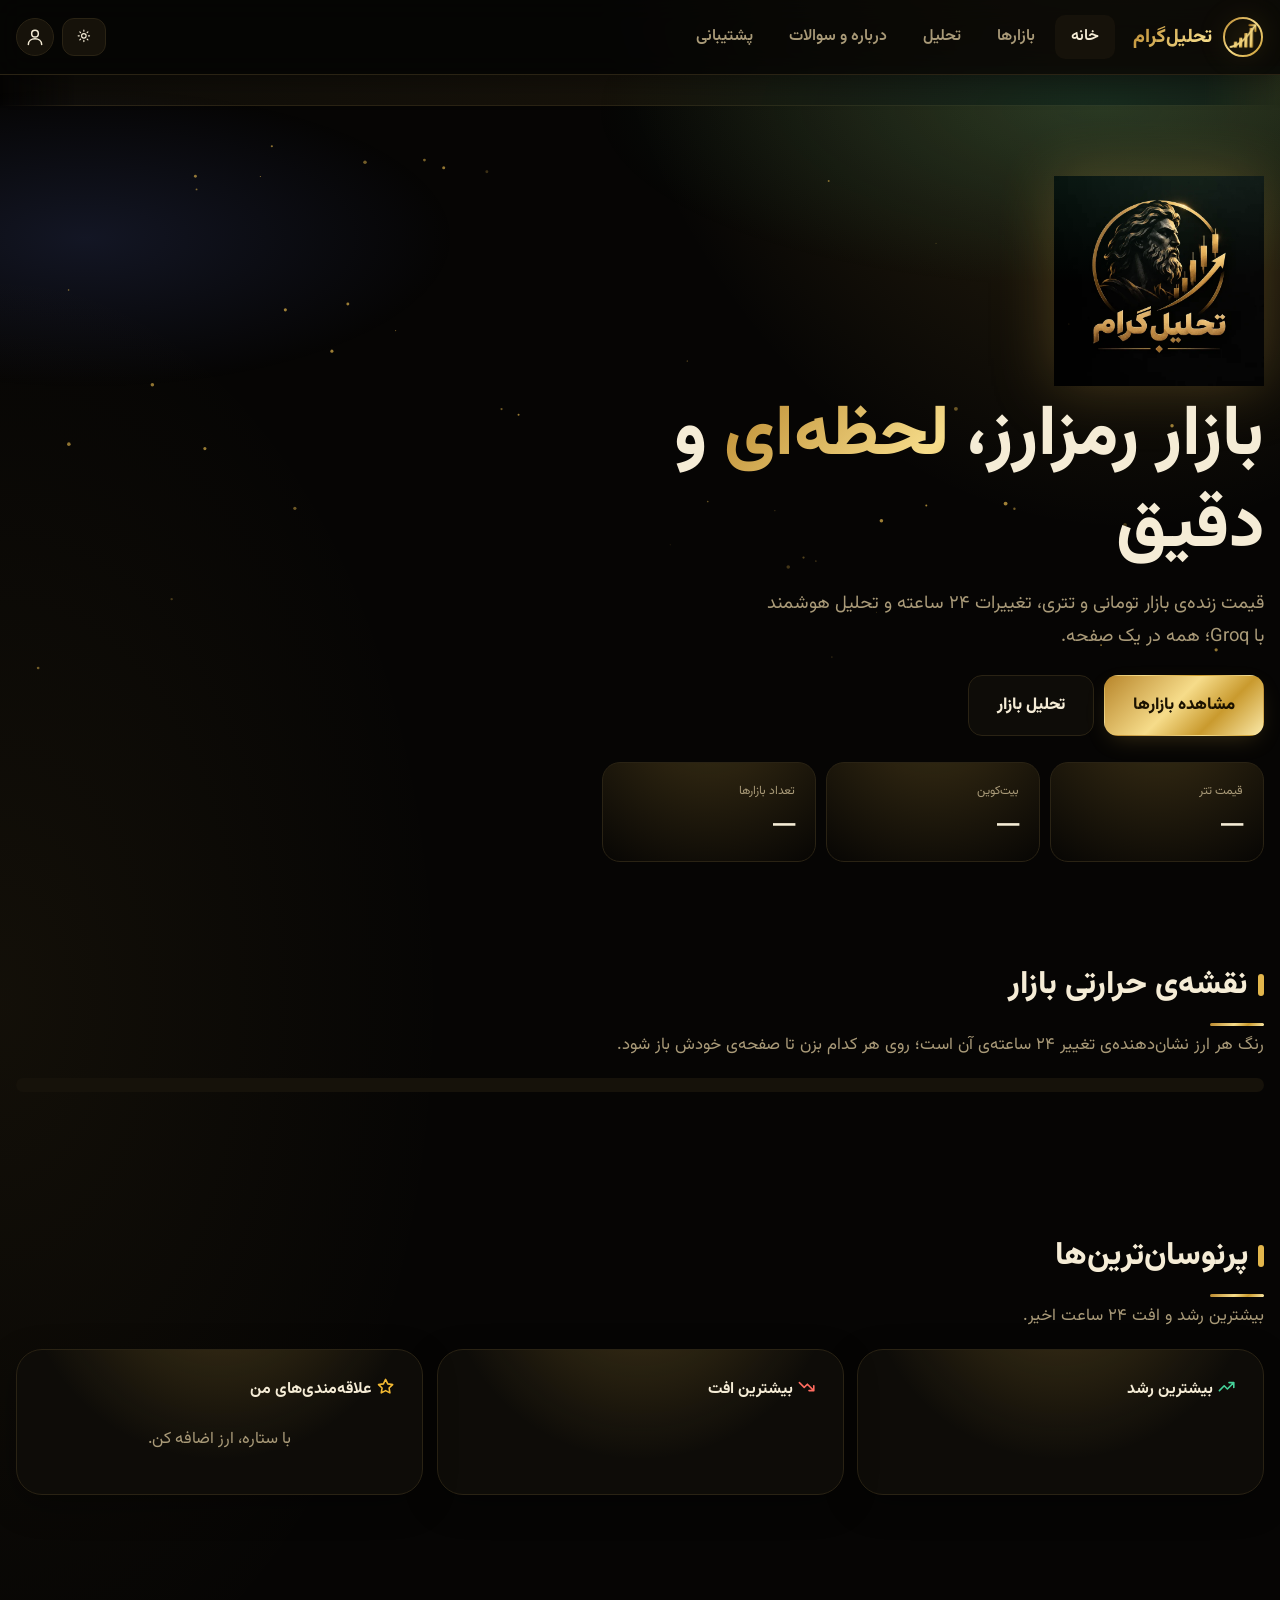
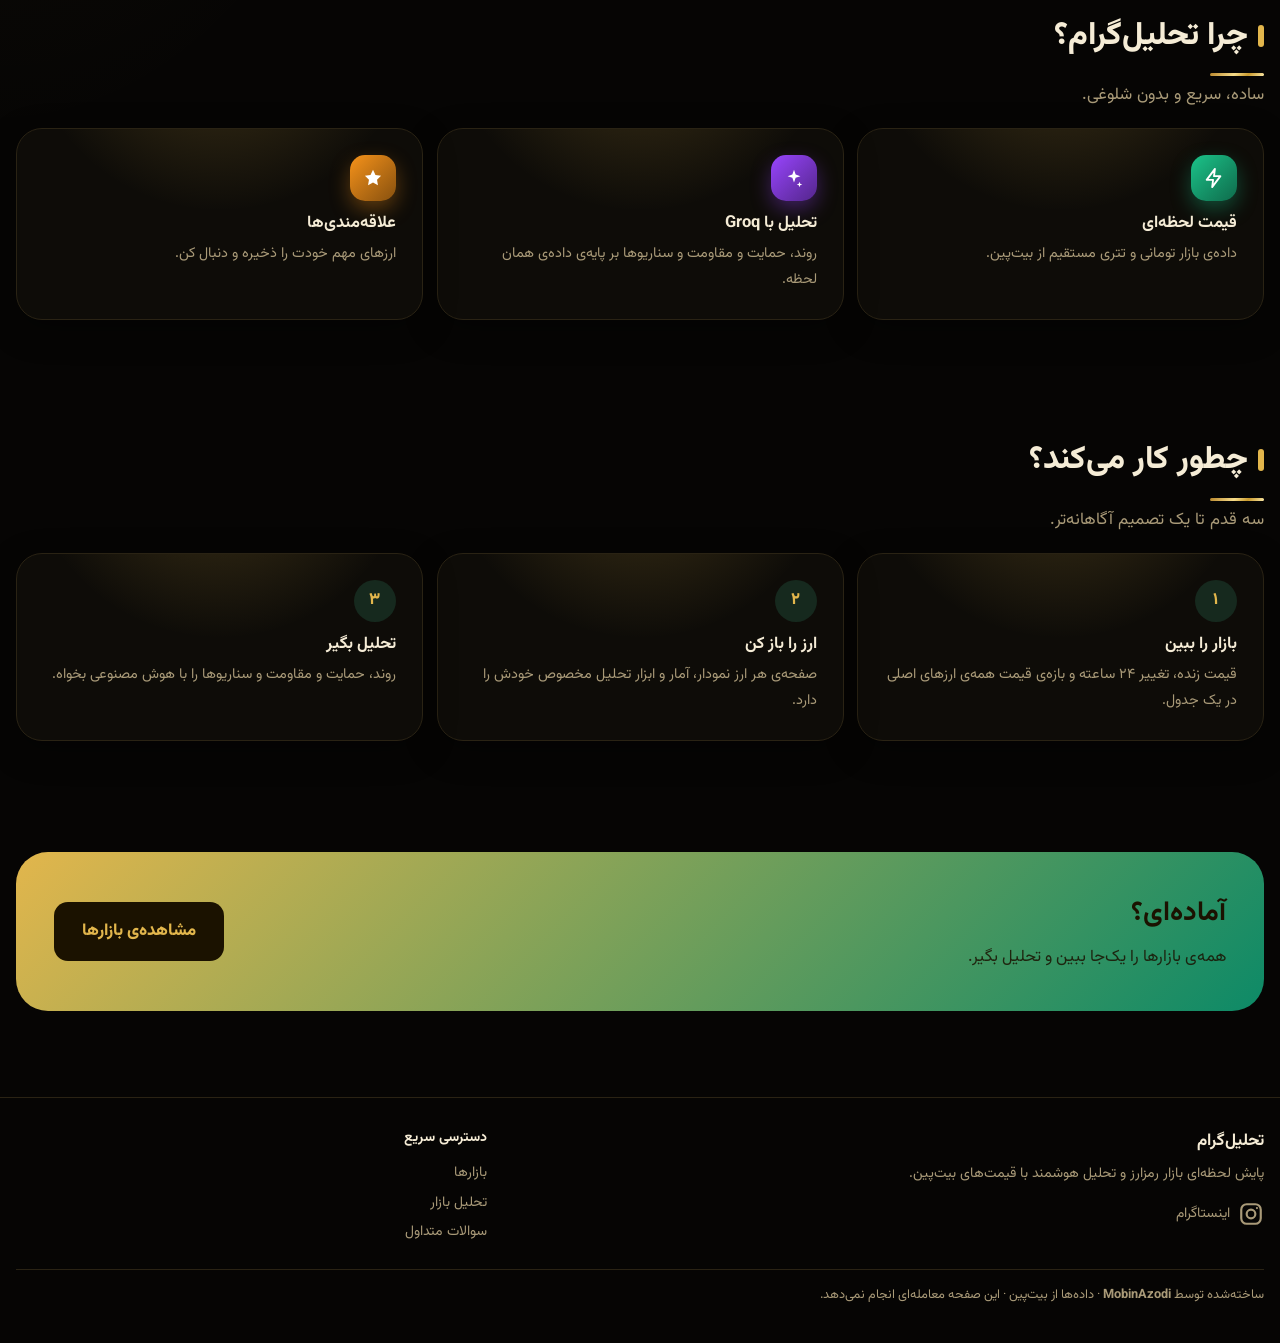
==== commit f74041d6: "Update index.html" ====
--- a/index.html
+++ b/index.html
@@ -258,7 +258,7 @@
 </div></main>
 
 
-<footer><div class="w"><div class="fcols"><div><b style="color:var(--ink);font-size:1.05rem">تحلیل‌گرام</b><p style="margin:6px 0">پایش لحظه‌ای بازار رمزارز و تحلیل هوشمند با قیمت‌های بیت‌پین.</p></div><div><h4>دسترسی سریع</h4><a href="#/markets">بازارها</a><a href="#/analysis">تحلیل بازار</a><a href="#/about">سوالات متداول</a></div></div><div class="cp">ساخته‌شده توسط <b>MobinAzodi</b> · داده‌ها از بیت‌پین · این صفحه معامله‌ای انجام نمی‌دهد.</div></div></footer>
+<footer><div class="w"><div class="fcols"><div><b style="color:var(--ink);font-size:1.05rem">تحلیل‌گرام</b><p style="margin:6px 0">پایش لحظه‌ای بازار رمزارز و تحلیل هوشمند با قیمت‌های بیت‌پین.</p><a href="https://www.instagram.com/tahlil_geram" target="_blank" rel="noopener noreferrer" aria-label="اینستاگرام تحلیل‌گرام" style="display:inline-flex;align-items:center;gap:8px;margin-top:6px"><svg width="26" height="26" viewBox="0 0 24 24" fill="none" stroke="currentColor" stroke-width="2" stroke-linecap="round" stroke-linejoin="round" aria-hidden="true"><rect x="3" y="3" width="18" height="18" rx="5"/><circle cx="12" cy="12" r="4"/><circle cx="17.5" cy="6.5" r="1" fill="currentColor" stroke="none"/></svg><span>اینستاگرام</span></a></div><div><h4>دسترسی سریع</h4><a href="#/markets">بازارها</a><a href="#/analysis">تحلیل بازار</a><a href="#/about">سوالات متداول</a></div></div><div class="cp">ساخته‌شده توسط <b>MobinAzodi</b> · داده‌ها از بیت‌پین · این صفحه معامله‌ای انجام نمی‌دهد.</div></div></footer>
 <button class="totop" id="totop" aria-label="بازگشت به بالا"><svg class="i"><use href="#i-top"/></svg></button>
 
 <script>
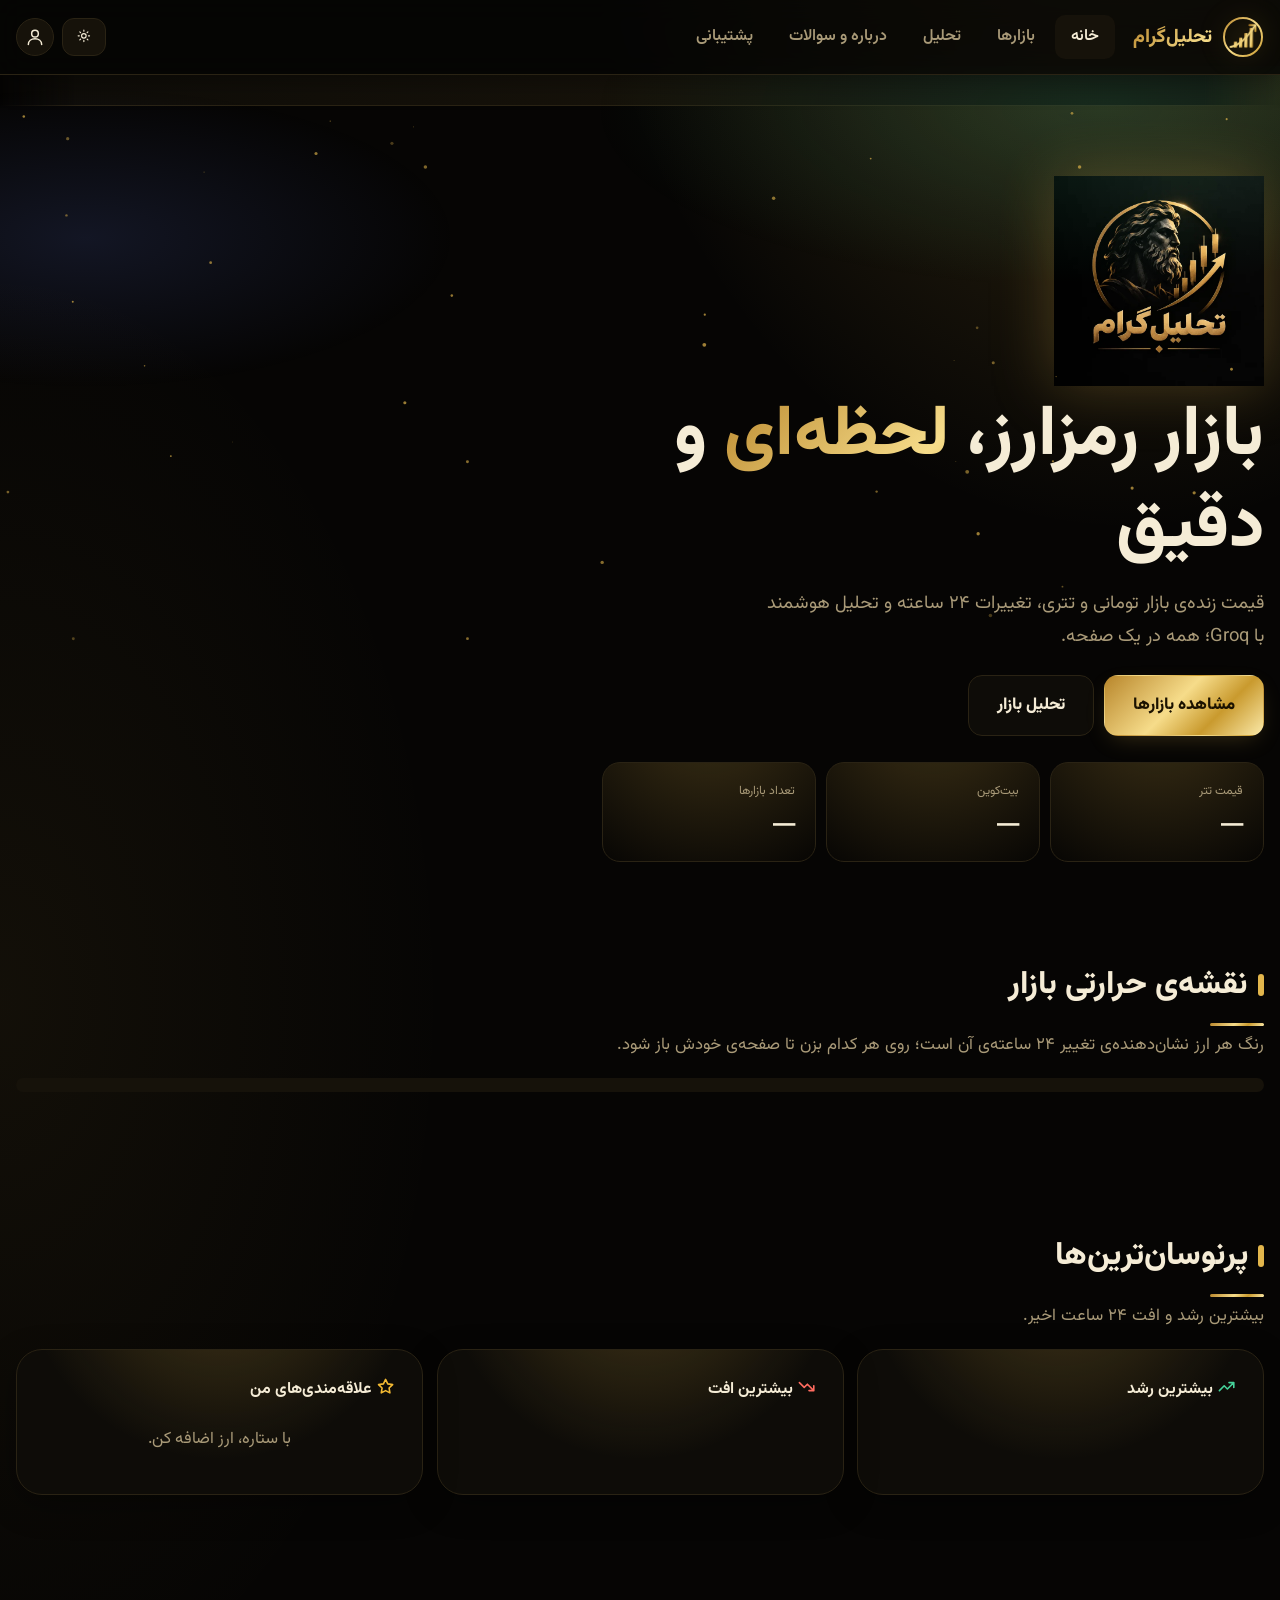
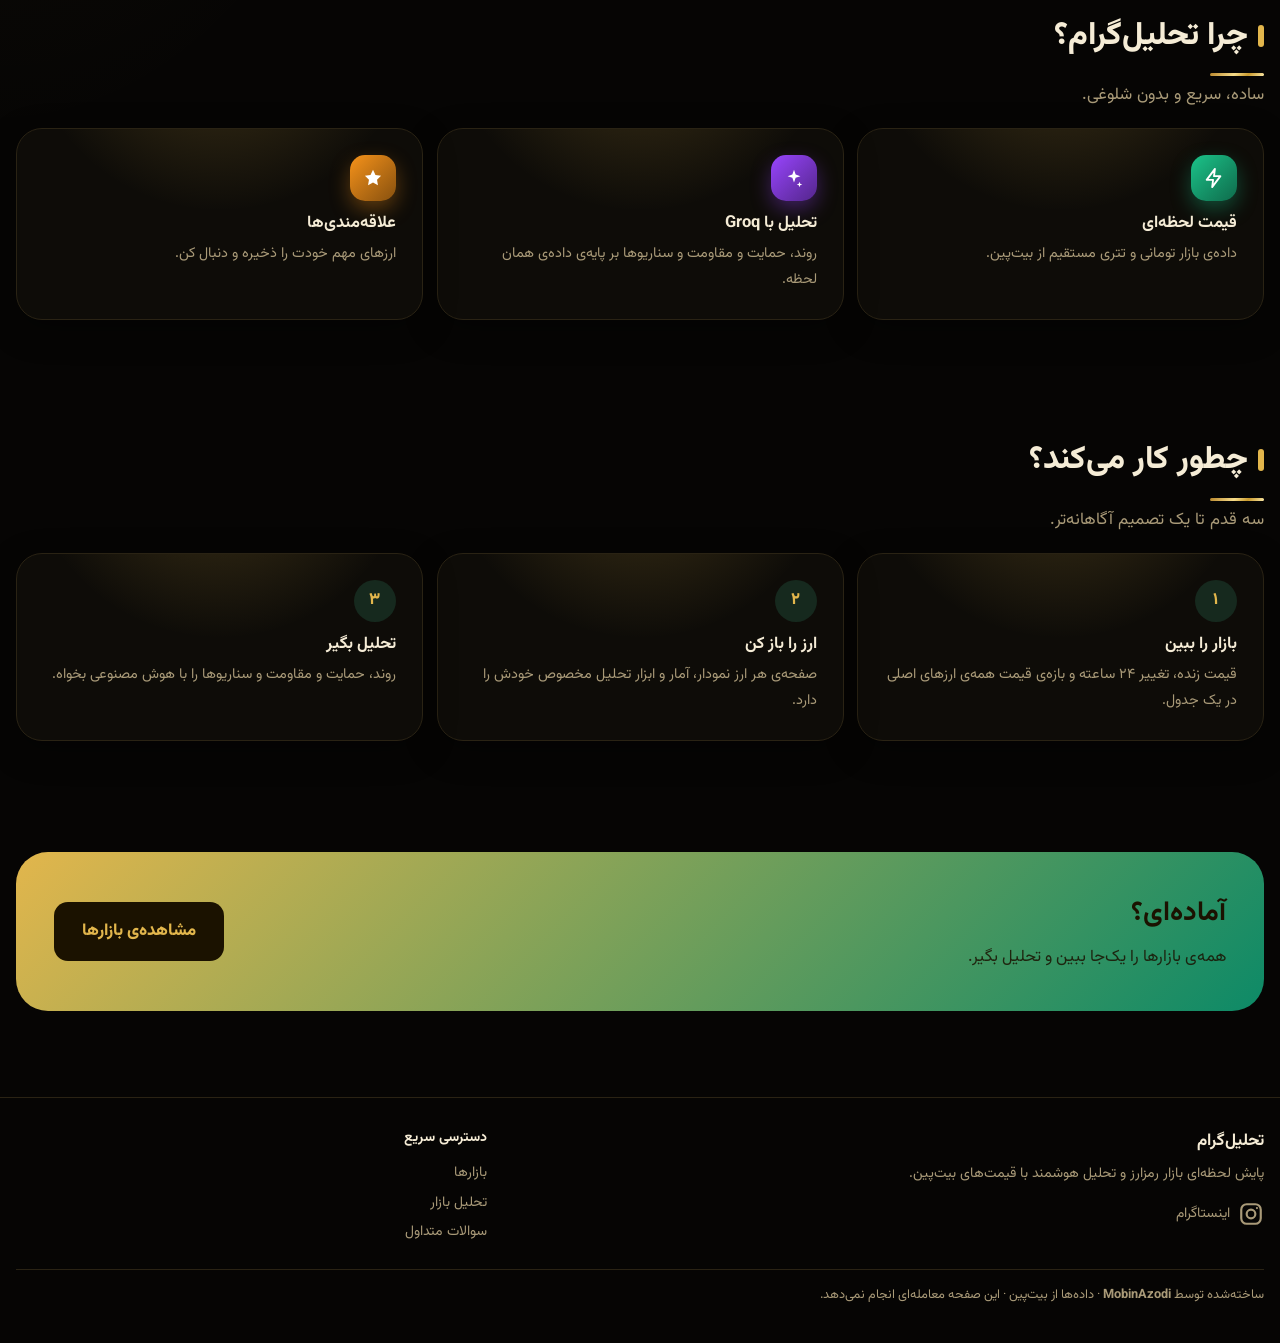
==== commit e8436fd0: "Update index.html" ====
--- a/index.html
+++ b/index.html
@@ -270,6 +270,15 @@
 const CL={BCH:'#8dc351',ETC:'#328332',NEAR:'#1b1b1b',NOT:'#16181d',AAVE:'#b6509e',PEPE:'#2f8e58',SUI:'#4da2ff',ATOM:'#2e3148',BTC:'#f7931a',ETH:'#627eea',USDT:'#26a17b',SOL:'#9945ff',XRP:'#346aa9',DOGE:'#c2a633',BNB:'#f3ba2f',ADA:'#0d5fd8',TRX:'#e5092c',TON:'#0098ea',LINK:'#2a5ada',AVAX:'#e84142',DOT:'#e6007a',LTC:'#345d9d',SHIB:'#f00500',UNI:'#ff007a'};
 const PR=['BTC','ETH','USDT','SOL','XRP','DOGE','BNB','TON','TRX','ADA','LINK','AVAX','DOT','LTC','SHIB'];
 const WL=new Set(['BTC','ETH','USDT','BNB','XRP','SOL','DOGE','TRX','ADA','TON','AVAX','SHIB','LINK','DOT','LTC','BCH','UNI','NEAR','ATOM','ETC','SUI','PEPE','NOT','AAVE']);
+let LAST=null,CCFG={add:[],hide:[],names:{}};
+const WL0=[...WL],NM0=Object.assign({},NM),SYMOK=/^[A-Z0-9]{2,10}$/,NAMEOK=/^[\p{L}\p{N} \u200c.\-]{1,30}$/u;
+window.__coins={base:WL0,cfg:()=>JSON.parse(JSON.stringify(CCFG)),has:x=>!!(T[x]&&T[x].pi),shown:x=>WL.has(x),name:x=>NM[x]||'',list:()=>[...WL],
+ apply(c){c=c&&typeof c==='object'?c:{};const ok=a=>(Array.isArray(a)?a:[]).filter(x=>typeof x==='string'&&SYMOK.test(x)),ad=ok(c.add),hi=ok(c.hide),nm={};
+  if(c.names&&typeof c.names==='object')for(const k of Object.keys(c.names)){const v=c.names[k];if(SYMOK.test(k)&&typeof v==='string'&&NAMEOK.test(v))nm[k]=v}
+  CCFG={add:ad,hide:hi,names:nm};WL.clear();WL0.forEach(x=>WL.add(x));ad.forEach(x=>WL.add(x));hi.forEach(x=>WL.delete(x));
+  Object.keys(NM).forEach(k=>delete NM[k]);Object.assign(NM,NM0,nm);
+  if(LAST){ORD=[];ingest(LAST)}}};
+fetch('/api/coins',{cache:'no-store'}).then(r=>r.ok?r.json():null).then(c=>{if(c)window.__coins.apply(c)}).catch(()=>{});
 const col=s=>CL[s]||`hsl(${[...s].reduce((a,c)=>a*31+c.charCodeAt(0),7)%360} 55% 42%)`;
 const SK='fill="none" stroke="#fff" stroke-width="2.4" stroke-linecap="round" stroke-linejoin="round"',TX=(t,z)=>`<text x="16" y="${z>16?23:21}" text-anchor="middle" font-size="${z}" font-weight="800" font-family="Inter,Arial,sans-serif" fill="#fff">${t}</text>`;
 const BTCP=`<path d="M12 8v16M12 8h6a3.3 3.3 0 0 1 0 6.6h-6M12 14.6h7a3.7 3.7 0 0 1 0 7.4h-7M15 5.5V8M19 5.5V8M15 24v2.5M19 24v2.5" ${SK}/>`,ETHP='<path d="M16 5l7 11.3-7 4.2-7-4.2z" fill="#fff"/><path d="M16 22.4l7-4.2L16 27 9 18.2z" fill="#fff" opacity=".8"/>';
@@ -295,7 +304,7 @@
 const esc=s=>String(s).replace(/[&<>"']/g,c=>({'&':'&amp;','<':'&lt;','>':'&gt;','"':'&quot;',"'":'&#39;'}[c]));
 let FAV={};try{FAV=JSON.parse(localStorage.getItem('fav')||'{}')}catch(e){}
 const saveF=()=>{try{localStorage.setItem('fav',JSON.stringify(FAV))}catch(e){}};
-const T={},SP={},HS={};let ORD=[],CUR='tmn',F='all',Q='',ALL=false,cc=null,AU=0,lastOk=0,sample=null,ctrl=null,BP='https://api.bitpin.ir';
+const T=Object.create(null),SP={},HS={};let ORD=[],CUR='tmn',F='all',Q='',ALL=false,cc=null,AU=0,lastOk=0,sample=null,ctrl=null,BP='https://api.bitpin.ir';
 const pri=t=>CUR==='tmn'?t.pi:t.pu,chg=t=>CUR==='tmn'?t.ci:t.cu;
 const fmt=v=>v==null?'—':CUR==='tmn'?(v>=100?fa.format(Math.round(v)):v.toLocaleString('fa-IR',{maximumFractionDigits:2})):(v>=1000?en(v,2):v>=1?en(v,4):en(v,8));
 const lab=v=>CUR==='tmn'?Math.round(v).toLocaleString('en-US'):(v>=1000?en(v,2):v>=1?en(v,4):en(v,8));
@@ -308,7 +317,7 @@
 /* ---------- Bitpin data ---------- */
 const tsig=()=>{try{return AbortSignal.timeout(7000)}catch(e){return undefined}};
 function pc(x){const v=+x.daily_change_price,p=+x.price,lo=+x.low,hi=+x.high;if(!isFinite(v))return null;const rg=lo>0?(hi-lo)/lo*100:0;return Math.abs(v)<=Math.max(rg*1.5+1,3)?v:v/(p-v)*100}
-function ingest(a){
+function ingest(a){LAST=a;
  a.forEach(x=>{const [b,q]=String(x.symbol).split('_');if(!b||(q!=='IRT'&&q!=='USDT'))return;const p=+x.price;if(!(p>0))return;const t=T[b]||(T[b]={s:b}),k=q==='IRT'?'i':'u',old=t['p'+k];t['d'+k]=old?Math.sign(p-old):0;t['p'+k]=p;t['c'+k]=pc(x);t['h'+k]=+x.high||p;t['l'+k]=+x.low||p});
  AU=T.USDT&&T.USDT.pi||AU;
  const n=Object.keys(T).filter(s=>T[s].pi&&WL.has(s)).sort((a,b)=>{const i=PR.indexOf(a),j=PR.indexOf(b);return (i<0?999:i)-(j<0?999:j)||a.localeCompare(b)});
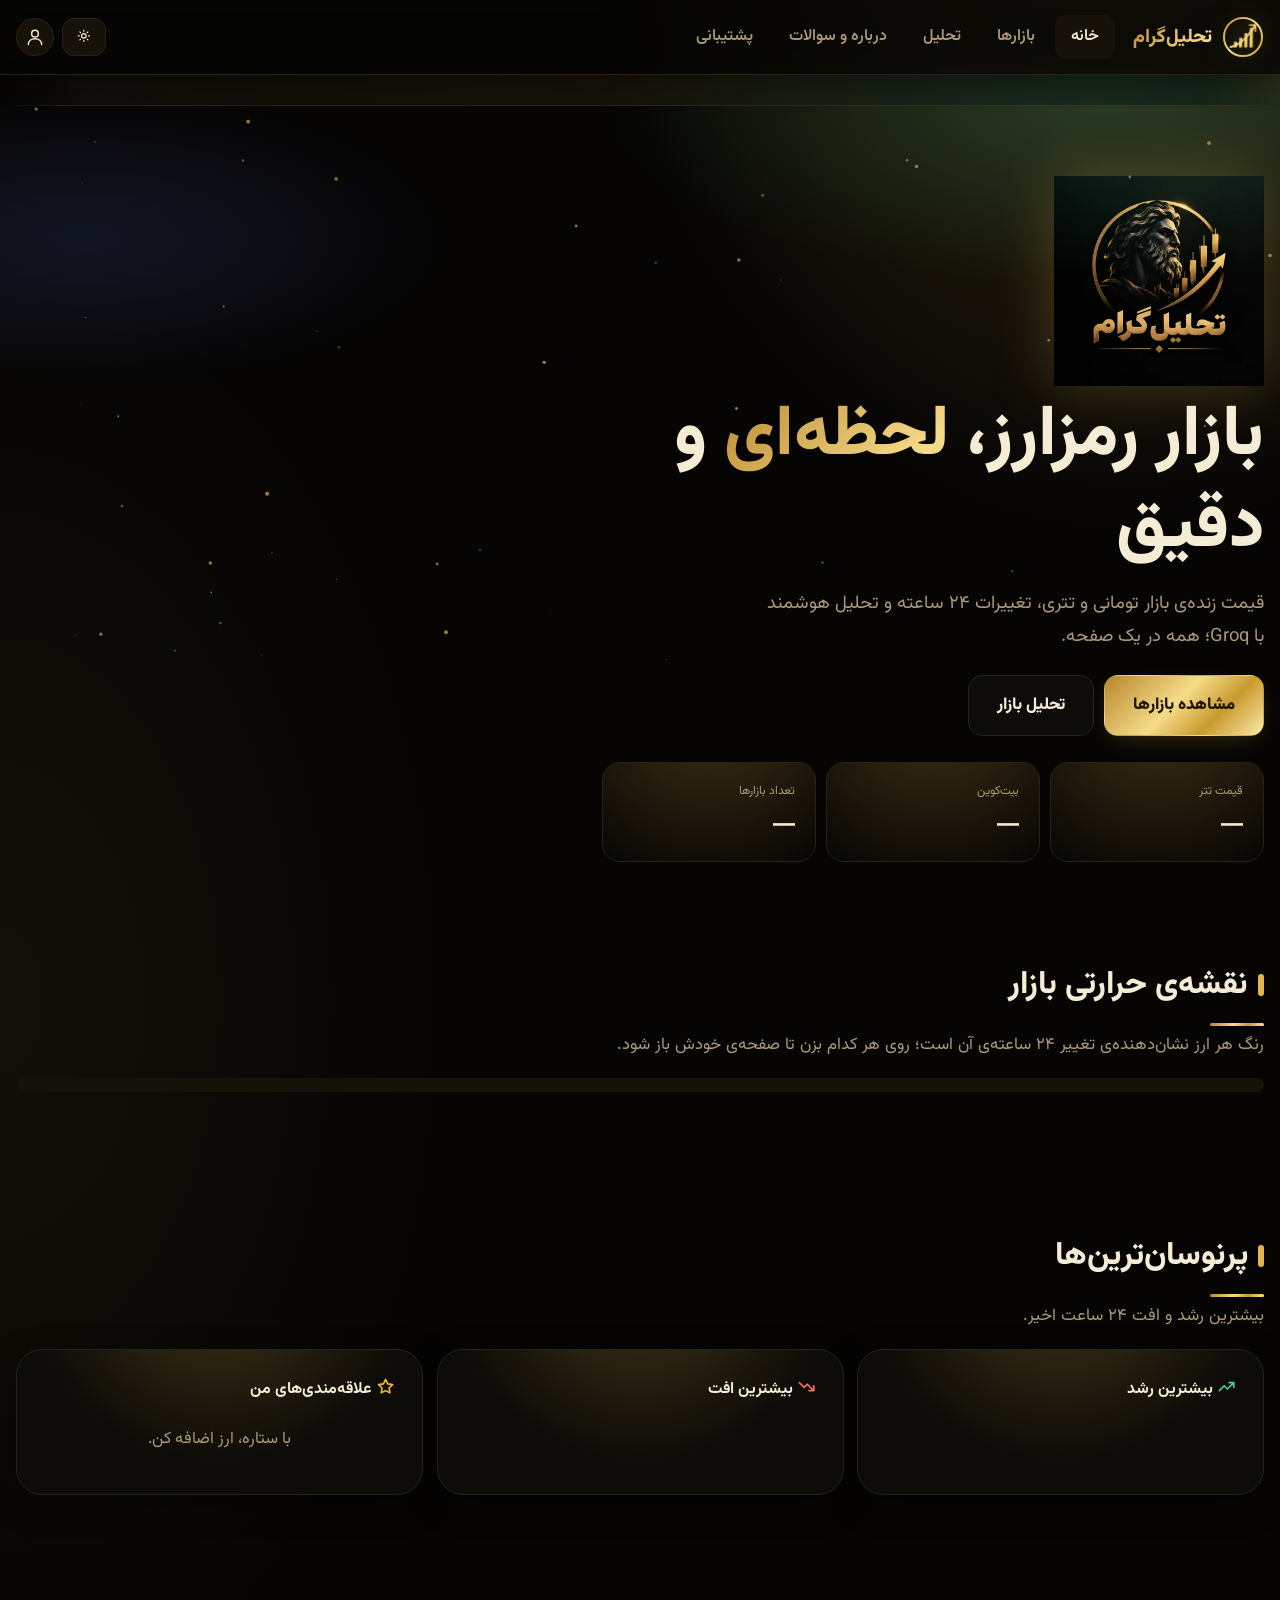
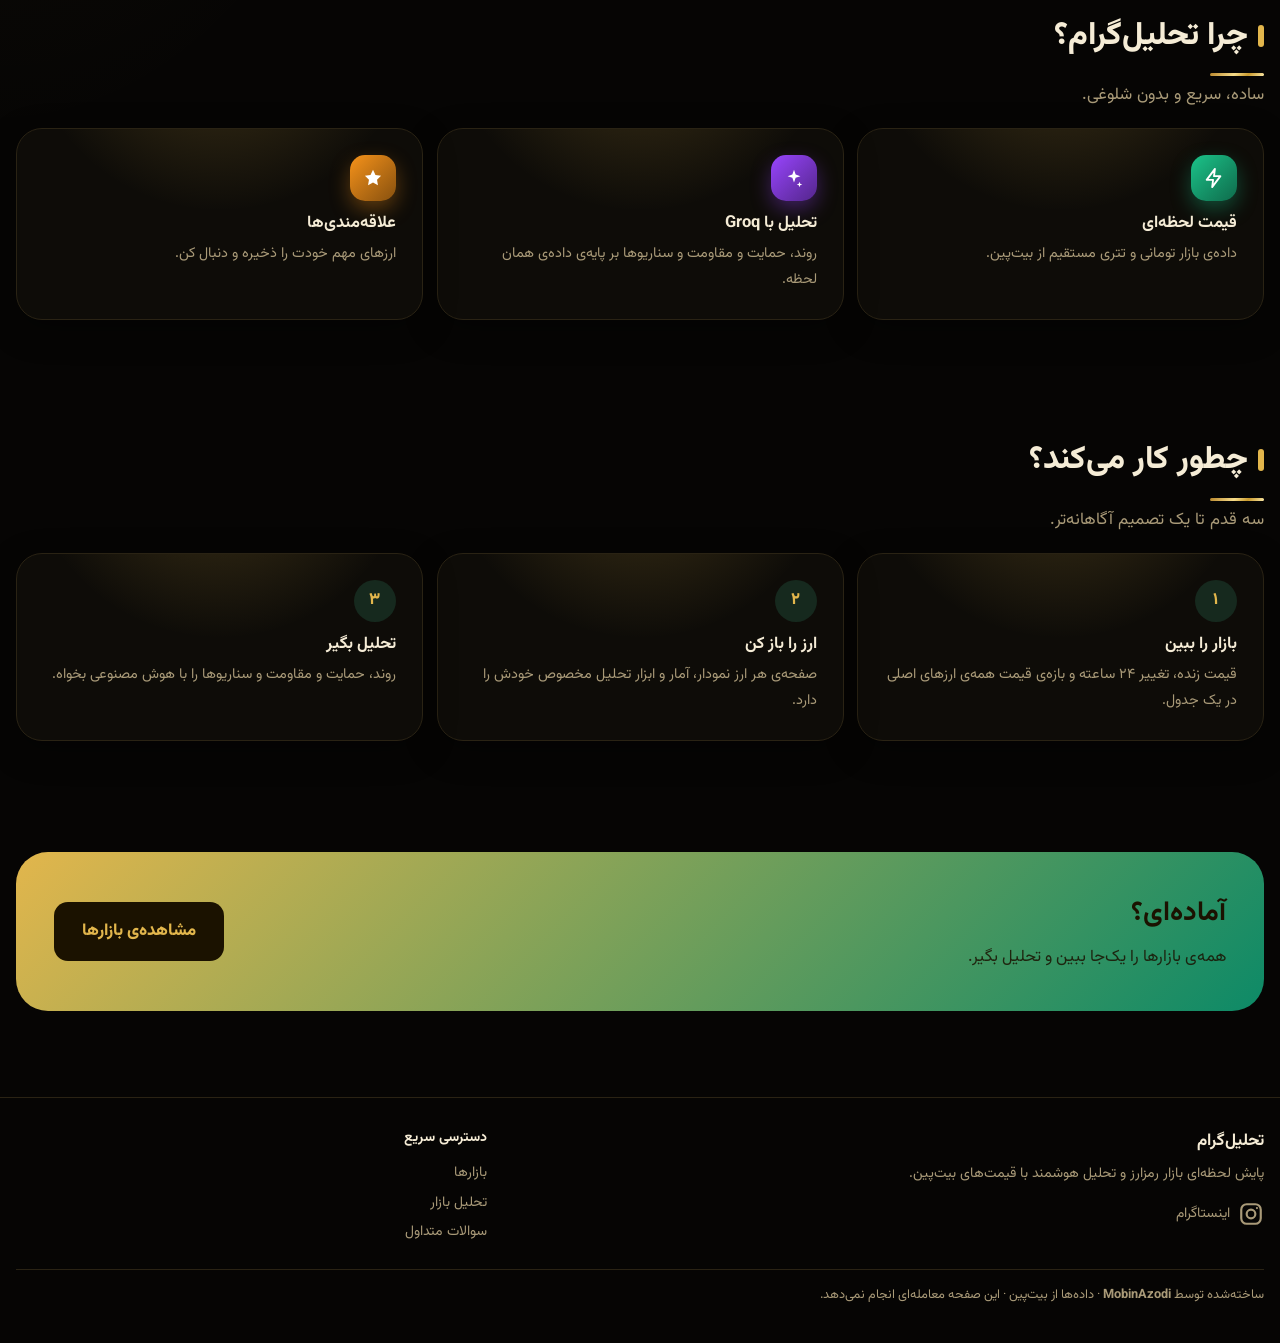
==== commit 700d4fcc: "Update index.html" ====
--- a/index.html
+++ b/index.html
@@ -68,12 +68,12 @@
 .tape{overflow:hidden;border-bottom:1px solid var(--ed);background:var(--sf);white-space:nowrap}
 .tt{display:inline-flex;gap:34px;padding:8px 0;animation:mq 60s linear infinite}.tape:hover .tt{animation-play-state:paused}
 .ti{display:inline-flex;gap:8px;align-items:center;font-size:.85rem}.ti b{font-family:Inter,sans-serif;font-weight:700;direction:ltr}
-.hero{display:grid;grid-template-columns:1.1fr .9fr;gap:30px;align-items:center;padding:54px 16px 30px}
+.hero{display:grid;grid-template-columns:minmax(0,1.1fr) minmax(0,.9fr);gap:30px;align-items:center;padding:54px 16px 30px}
 .hero h1{font-size:clamp(2rem,5vw,3.3rem);line-height:1.3;margin:0 0 12px;font-weight:800}.hero h1 em{font-style:normal;color:var(--ac)}
 .hero p{color:var(--mu);margin:0 0 22px;max-width:46ch;font-size:1.02rem}.cta{display:flex;gap:10px;flex-wrap:wrap}
-.stats{display:grid;grid-template-columns:repeat(3,1fr);gap:10px;margin-top:26px}
-.sc{background:var(--sf);border:1px solid var(--ed);border-radius:16px;padding:12px 14px}.sc span{display:block;color:var(--mu);font-size:.76rem}.sc b{font-family:Inter,sans-serif;font-size:1.05rem}
-.hc{display:grid;gap:12px}
+.stats{display:grid;grid-template-columns:repeat(3,minmax(0,1fr));gap:10px;margin-top:26px}
+.sc{background:var(--sf);border:1px solid var(--ed);border-radius:16px;padding:12px 14px}.sc span{display:block;color:var(--mu);font-size:.76rem}.sc b{font-family:Inter,sans-serif;font-size:1.05rem;display:block;overflow:hidden;text-overflow:ellipsis;white-space:nowrap}.sc{min-width:0}
+.hc{display:grid;gap:12px;min-width:0}.hero>*,.hc>*{min-width:0}
 .hk{display:flex;align-items:center;gap:12px;background:var(--sf);border:1px solid var(--ed);border-radius:20px;padding:14px 16px;cursor:pointer;animation:fl 5s ease-in-out infinite;text-align:start;width:100%}
 .hk:nth-child(2){animation-delay:-1.6s;margin-inline-start:22px}.hk:nth-child(3){animation-delay:-3.2s}.hk:hover{border-color:var(--ac)}
 .hk .nm{flex:1}.hk .px{font-size:1.15rem}
@@ -117,8 +117,8 @@
 @keyframes pop{0%{transform:scale(.6);opacity:0}60%{transform:scale(1.12)}100%{transform:scale(1)}}@keyframes fx{0%{background:var(--c)}100%{background:transparent}}
 @keyframes sh{to{background-position:-200% 0}}@keyframes dr{from{stroke-dashoffset:1}}@keyframes rip{to{transform:scale(3.2);opacity:0}}@keyframes spin{to{transform:rotate(360deg)}}@keyframes bl{50%{opacity:0}}
 @keyframes mq{to{transform:translateX(50%)}}@keyframes fl{50%{transform:translateY(-8px)}}
-@media(max-width:880px){.hero{grid-template-columns:1fr;padding-top:30px}.nv{display:none}.hdi{gap:10px}.stt{margin-inline-start:auto}.g3,.ft{grid-template-columns:1fr 1fr}.hk:nth-child(2){margin:0}}
-@media(max-width:700px){.th{display:none}.rw{grid-template-columns:28px 1fr auto;grid-template-areas:"s c p" "s c d"}.rw>.st{grid-area:s}.rw>.cn{grid-area:c}.rw>.px{grid-area:p;text-align:left}.rw>.pill{grid-area:d;justify-self:end}.rw>.rg,.rw>.spk{display:none}.g3,.ft,.cv{grid-template-columns:1fr}.stats{grid-template-columns:1fr 1fr 1fr}.sc b{font-size:.85rem}}
+@media(max-width:880px){.hero{grid-template-columns:minmax(0,1fr);padding-top:30px}.nv{display:none}.hdi{gap:10px}.stt{margin-inline-start:auto}.g3,.ft{grid-template-columns:1fr 1fr}.hk:nth-child(2){margin:0}}
+@media(max-width:700px){.th{display:none}.rw{grid-template-columns:28px 1fr auto;grid-template-areas:"s c p" "s c d"}.rw>.st{grid-area:s}.rw>.cn{grid-area:c}.rw>.px{grid-area:p;text-align:left}.rw>.pill{grid-area:d;justify-self:end}.rw>.rg,.rw>.spk{display:none}.g3,.ft,.cv{grid-template-columns:1fr}.stats{grid-template-columns:repeat(3,minmax(0,1fr))}.sc b{font-size:.85rem}}
 .ach{display:flex;gap:6px;flex-wrap:wrap}.ach button{border-radius:99px;font-family:Inter,sans-serif;font-size:.85rem}.ach button[aria-pressed=true]{background:var(--ub);border-color:var(--ac);color:var(--ac)}
 .fm label{display:block;font-size:.8rem;color:var(--mu);margin:8px 0 2px}.tk{border-bottom:1px solid var(--ed);padding:8px 0}.tk p{margin:2px 0;color:var(--mu);font-size:.85rem}
 @media(max-width:880px){#support .g3{grid-template-columns:1fr!important}}
